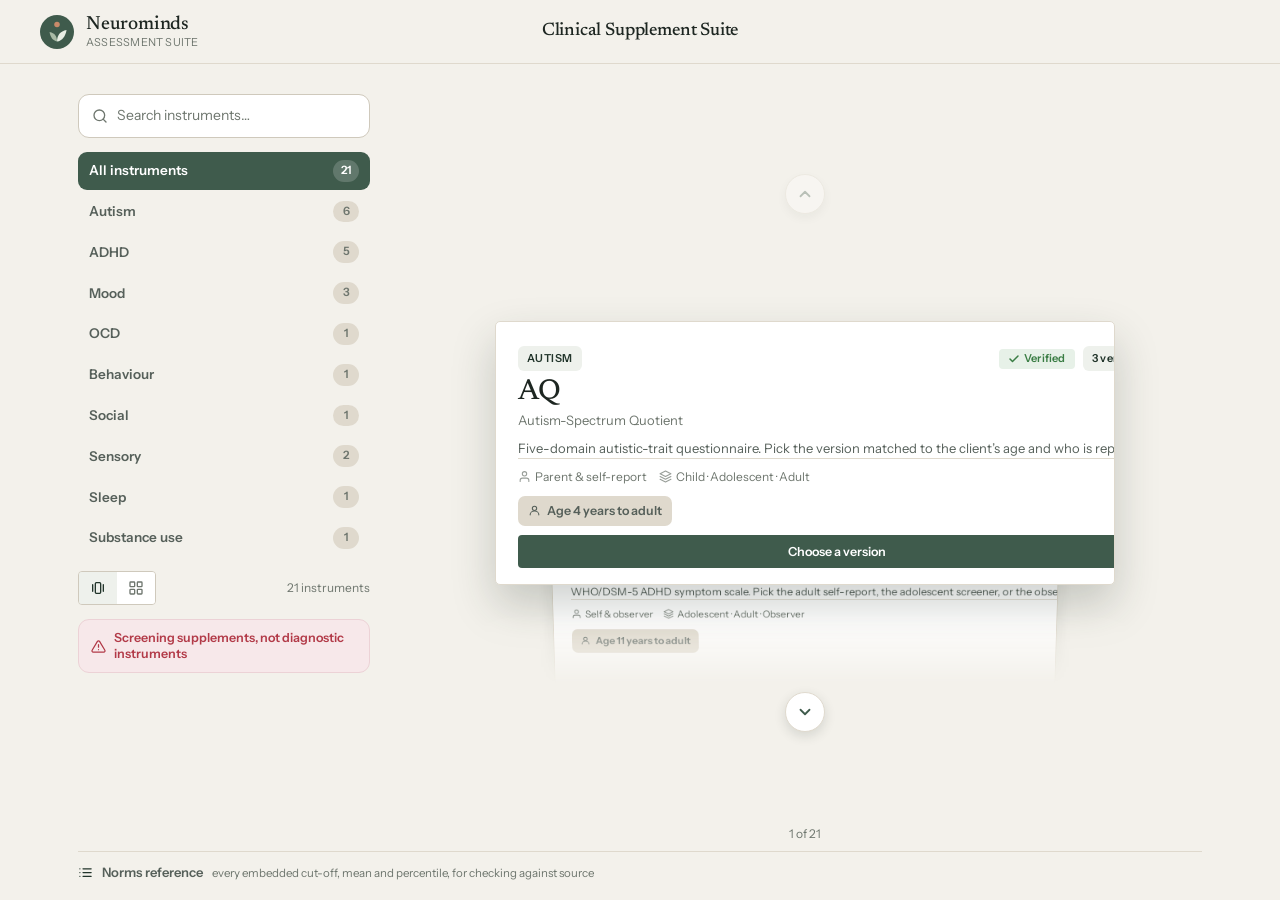
==== public/index.html @ 648d035a "Rebuild from app (group 2 labels: SPQ separation, SCI-02, AQ, ASRS, WFIRS-S, RBQ-3, ladder note, tim" ====
<!DOCTYPE html>
<html lang="en">
<head>
<meta charset="UTF-8">
<meta name="viewport" content="width=device-width, initial-scale=1.0">
<title>Clinical Supplement Suite</title>
<style>
/* ── Design Tokens & Component Styles ────────────────────────────────────────
   Single stylesheet for the whole app.
   Design: clinical-warm palette, teal accent, serif display font.
   See CLAUDE_CODE_HANDOFF.md for token reference.
─────────────────────────────────────────────────────────────────────────── */

/* ============================================================
   DESIGN TOKENS
   Palette: clinical but warm — deep ink, clean paper, a
   considered teal as the single accent, amber for caution.
   ============================================================ */
:root{
  --ink:#1D2621;
  --ink-soft:#56605A;
  --ink-faint:#6E766E;   /* was #8A938A (~3:1 on paper); darkened for AA contrast */
  --paper:#F3F1EB;
  --paper-raised:#ffffff;
  --line:#DFD9CD;
  --line-strong:#CFC9BC;
  --accent:#3F5B4C;
  --accent-deep:#22352B;
  --accent-wash:#EEF1EC;
  --amber:#c77d2e;
  --amber-deep:#9a5e1c;
  --amber-wash:#fbf0e1;
  /* aliases referenced across later rules — keep defined so muted text/surfaces resolve */
  --muted:#6E766E;
  --surface:#ffffff;
  --wash:#EEF1EC;
  --rose:#b23a48;
  --rose-wash:#f7e8ea;
  --green:#3a7d44;
  --green-wash:#e7f1e8;
  --shadow:none;
  --shadow-lg:0 2px 8px rgba(26,35,50,.06),0 12px 40px rgba(26,35,50,.10);
  --radius:5px;
  --radius-sm:4px;
  --font-display:"Newsreader",Georgia,"Times New Roman",serif;
  --font-body:"Instrument Sans",-apple-system,BlinkMacSystemFont,"Segoe UI",Roboto,Helvetica,Arial,sans-serif;
  /* Letter style (console, 2026-09-28): fine row rules, clay nudge edge, field fill */
  --rule:#E6E1D7;--clay:#C98A6A;--field:#FBFAF7;
  /* Timeline kind markers (a colour per kind of entry, not a rating) */
  --tlk-appt:#6b8fa6;--tlk-assess:#7a8f52;--tlk-note:#8a6f9c;--tlk-doc:#a6835a;--tlk-msg:#4f8a86;--tlk-bill:#9a8f7a;--tlk-case:#3F5B4C;--tlk-pt:#b98a6d;--tlk-access:#a3a39a;
  --mstrip-bg:#2E4639;--mstrip-bg-hover:#273D31;--mstrip-ink:#FFFFFF;--mstrip-dot:#E0A07E;--mstrip-dot-ink:#1D2621;--mstrip-ring:rgba(224,160,126,.6);
  --astrip-bg:#8E5A41;--astrip-bg-hover:#7D4F39;--astrip-dot:#FBE9DD;--astrip-dot-ink:#1D2621;--astrip-ring:rgba(251,233,221,.6);
  --font-mono:"SF Mono",ui-monospace,"Cascadia Mono","Roboto Mono",Menlo,Consolas,monospace;
  /* fills: the colour behind white text. Same as the base colour in light mode;
     dark mode keeps these deep while the base colours lighten for text. */
  --accent-fill:var(--accent);--accent-fill-deep:var(--accent-deep);--ink-bg:var(--ink);--ink-soft-bg:var(--ink-soft);
  --rose-fill:#b23a48;
  --accent-rgb:63,91,76;
  /* the palette: each hard-coded colour the app used, named by its light value */
  --c-1d2621:#1D2621;
  --c-22352b:#22352B;
  --c-26302a:#26302A;
  --c-2c6bb0:#2c6bb0;
  --c-2e3833:#2E3833;
  --c-2e4639:#2E4639;
  --c-2f6690:#2F6690;
  --c-2f6f6f:#2f6f6f;
  --c-35503f:#35503f;
  --c-3a5a7a:#3a5a7a;
  --c-3f5b4c:#3F5B4C;
  --c-4a4e8f:#4a4e8f;
  --c-4a6b58:#4a6b58;
  --c-4f5953:#4F5953;
  --c-4f6d9c:#4f6d9c;
  --c-56605a:#56605A;
  --c-5b4b8a:#5b4b8a;
  --c-5b7c5a:#5b7c5a;
  --c-5e6b62:#5E6B62;
  --c-616b61:#616B61;
  --c-6e766e:#6E766E;
  --c-7a5a00:#7a5a00;
  --c-7a5d9c:#7a5d9c;
  --c-7a6f63:#7a6f63;
  --c-8a4a6b:#8a4a6b;
  --c-8a5a00:#8a5a00;
  --c-8a6d1a:#8a6d1a;
  --c-8a9089:#8a9089;
  --c-8f2937:#8f2937;
  --c-96513c:#96513c;
  --c-96552f:#96552F;
  --c-9a6b00:#9A6B00;
  --c-9a6b24:#9A6B24;
  --c-9a8a39:#9a8a39;
  --c-9aa09a:#9aa09a;
  --c-9aa29c:#9AA29C;
  --c-9c6b3f:#9c6b3f;
  --c-9fa79f:#9FA79F;
  --c-a35b12:#A35B12;
  --c-b00020:#b00020;
  --c-b0472f:#B0472F;
  --c-b06a4f:#b06a4f;
  --c-b3261e:#b3261e;
  --c-b85c38:#b85c38;
  --c-bfdcc4:#bfdcc4;
  --c-c7bfad:#C7BFAD;
  --c-cfc9bc:#CFC9BC;
  --c-cfdacb:#cfdacb;
  --c-cfe2e6:#cfe2e6;
  --c-cfe4e8:#cfe4e8;
  --c-d3e6ea:#d3e6ea;
  --c-d6d0c4:#D6D0C4;
  --c-d8d2c4:#D8D2C4;
  --c-d8d2c6:#d8d2c6;
  --c-d9d2e8:#d9d2e8;
  --c-ded9cc:#DED9CC;
  --c-dfd9cd:#DFD9CD;
  --c-e0e0e0:#e0e0e0;
  --c-e4e0d6:#E4E0D6;
  --c-e6c6bd:#e6c6bd;
  --c-e6d3a8:#e6d3a8;
  --c-e6e1d7:#E6E1D7;
  --c-e6e6e6:#e6e6e6;
  --c-e6ecf3:#e6ecf3;
  --c-e8d3ab:#e8d3ab;
  --c-e8eee4:#E8EEE4;
  --c-e9efe8:#e9efe8;
  --c-eccdd0:#eccdd0;
  --c-ecd2d6:#ecd2d6;
  --c-ecd3ab:#ecd3ab;
  --c-edebe7:#edebe7;
  --c-eeebe2:#EEEBE2;
  --c-efd9bb:#efd9bb;
  --c-efe9f2:#efe9f2;
  --c-f1eddc:#f1eddc;
  --c-f2eae0:#f2eae0;
  --c-f5e9e3:#f5e9e3;
  --c-f6f4ee:#F6F4EE;
  --cb-22352b:#22352B;
  --cb-2e4639:#2E4639;
  --cb-2f6f6f:#2f6f6f;
  --cb-354e41:#354E41;
  --cb-35503f:#35503f;
  --cb-3a7d44:#3a7d44;
  --cb-616b61:#616B61;
  --cb-6e8b7b:#6E8B7B;
  --cb-9a3140:#9a3140;
  --cb-b0472f:#B0472F;
  --cb-b23a48:#b23a48;
  --cb-b3261e:#b3261e;
  --cb-c54e5b:#c54e5b;
  --cb-c9bfad:#C9BFAD;
  --cb-d7e9d9:#d7e9d9;
  --cb-d8d2c4:#D8D2C4;
  --cb-e2eeee:#e2eeee;
  --cb-e4e0d6:#E4E0D6;
  --cb-e4ece1:#E4ECE1;
  --cb-e4eef6:#E4EEF6;
  --cb-e6e8f5:#e6e8f5;
  --cb-e6eef5:#e6eef5;
  --cb-e7efe9:#e7efe9;
  --cb-e8eff7:#e8eff7;
  --cb-ece8f5:#ece8f5;
  --cb-eeebe2:#EEEBE2;
  --cb-eeece4:#EEECE4;
  --cb-eef1ec:#EEF1EC;
  --cb-eff1ed:#EFF1ED;
  --cb-f1efe2:#f1efe2;
  --cb-f2e4df:#f2e4df;
  --cb-f3d7d0:#f3d7d0;
  --cb-f3e3ec:#f3e3ec;
  --cb-f3e6dd:#F3E6DD;
  --cb-f3f1eb:#F3F1EB;
  --cb-f3f4f6:#f3f4f6;
  --cb-f4f1e9:#F4F1E9;
  --cb-f6ecca:#f6ecca;
  --cb-f7f5ef:#F7F5EF;
  --cb-f7f5f0:#F7F5F0;
  --cb-faf9fd:#faf9fd;
  --cb-fbeedd:#FBEEDD;
  --cb-fbf8f3:#FBF8F3;
  --cb-fbfaf6:#FBFAF6;
  --cb-fbfaf7:#FBFAF7;
  --cb-fff7e6:#fff7e6;
}

*{box-sizing:border-box;margin:0;padding:0}

/* Custom scrollbars — slim, rounded, palette-matched; replaces the chunky OS
   defaults. WebKit uses ::-webkit-scrollbar; Firefox uses scrollbar-*. The 2px
   transparent border + background-clip:padding-box insets the thumb so it reads
   as a thin floating pill rather than a full-width bar. */
*{scrollbar-width:thin;scrollbar-color:var(--line-strong) transparent}
::-webkit-scrollbar{width:11px;height:11px}
::-webkit-scrollbar-track{background:transparent}
::-webkit-scrollbar-thumb{background:var(--line-strong);border-radius:9px;border:3px solid transparent;background-clip:padding-box;min-height:36px}
::-webkit-scrollbar-thumb:hover{background:var(--ink-faint);background-clip:padding-box}
::-webkit-scrollbar-corner{background:transparent}

html{-webkit-text-size-adjust:100%}
body{
  font-family:var(--font-body);
  background:var(--paper);
  color:var(--ink);
  line-height:1.55;
  font-size:16px;
  -webkit-font-smoothing:antialiased;
  text-rendering:optimizeLegibility;
  overflow-x:clip;   /* guard against any stray horizontal overflow widening the page on mobile (clip keeps position:sticky working, unlike hidden) */
}
@media (prefers-reduced-motion:reduce){
  *{animation-duration:.001ms!important;transition-duration:.001ms!important}
}
/* phones: every text field at 16px or larger. iOS Safari zooms the page in when a
   smaller field is focused and leaves it zoomed, so the page can be dragged
   sideways. (The old html{zoom:.97} shrink is gone for the same reason: it made
   16px fields render at ~15.5px and laid the page out 387px wide on a 375px screen.) */
@media(max-width:600px){
  input:not([type=checkbox]):not([type=radio]):not([type=range]),select,textarea{font-size:16px!important}
}

/* ============================================================
   APP SHELL
   ============================================================ */
.app{min-height:100vh;display:flex;flex-direction:column}

.topbar{
  background:var(--paper-raised);
  border-bottom:1px solid var(--line);
  padding:env(safe-area-inset-top) max(clamp(16px,4vw,40px),env(safe-area-inset-right)) 0 max(clamp(16px,4vw,40px),env(safe-area-inset-left));
  min-height:64px;
  display:flex;align-items:center;gap:16px;
  position:sticky;top:0;z-index:50;
}
.brand{display:flex;align-items:center;gap:12px;cursor:pointer;user-select:none}
.brand-mark{
  width:34px;height:34px;border-radius:9px;
  background:transparent;
  display:grid;place-items:center;flex-shrink:0;
  box-shadow:none;
}
.brand-mark svg{width:34px;height:34px}
.brand-text{display:flex;flex-direction:column;line-height:1.1}
.brand-text b{font-family:var(--font-display);font-size:17px;font-weight:600;letter-spacing:-.01em}
.brand-text span{font-size:11px;color:var(--ink-faint);letter-spacing:.04em;text-transform:uppercase}
.topbar-spacer{flex:1}
.topbar-meta{font-size:13px;color:var(--ink-faint);display:none}
@media(min-width:720px){.topbar-meta{display:block}}
/* the active console section title, centred in the global brand bar. On desktop
   it replaces the console's own section bar (hidden below) to give that row back
   to the working area; :empty keeps it invisible on patient/auth views. */
.topbar-title{position:absolute;left:50%;top:0;bottom:0;transform:translateX(-50%);display:none;align-items:center;margin:0;font-family:var(--font-display);font-size:18px;font-weight:600;color:var(--ink);letter-spacing:-.01em;white-space:nowrap;pointer-events:none}
@media(min-width:901px){
  .topbar-title:not(:empty){display:flex}
  #cc-app:not(.cc-hasband) .cc-topbar{display:none}
}
/* compact patient identity strip in the global brand bar's right slot (desktop) */
.cc-tbstrip{display:flex;align-items:center;gap:11px;min-width:0}
.cc-tbstrip-back{flex:0 0 auto;appearance:none;font:inherit;font-size:13px;font-weight:600;color:var(--ink-faint);background:none;border:none;padding:0;cursor:pointer;white-space:nowrap}
.cc-tbstrip-back:hover{color:var(--accent)}
.cc-tbstrip-name{flex:0 1 auto;font-family:var(--font-display);font-size:16px;font-weight:600;letter-spacing:-.01em;color:var(--ink);white-space:nowrap;overflow:hidden;text-overflow:ellipsis;min-width:48px}
.cc-tbstrip-meta{flex:0 8 auto;min-width:0;font-size:12px;color:var(--ink-faint);white-space:nowrap;overflow:hidden;text-overflow:ellipsis}
.cc-tbstrip-dot{margin:0 8px;opacity:.5}
.cc-tbstrip-act{flex:0 0 auto;margin-left:4px}
.cc-tbstrip-sp{flex:1 1 auto;min-width:8px}
.cc-tbstrip-avatar{flex:0 0 auto;width:30px;height:30px;border-radius:50%;background:var(--accent-wash);color:var(--accent-deep);font-family:var(--font-display);font-weight:700;font-size:12px;border:1px solid var(--line);cursor:pointer;display:inline-flex;align-items:center;justify-content:center}
.cc-tbstrip-avatar:hover{border-color:var(--accent)}
.cc-tbstrip-avatar.has-flag{box-shadow:0 0 0 2px var(--rose)}
/* patient info card in the brand bar: avatar + name + basic-info field columns */
.cc-ptcard{display:inline-flex;align-items:stretch;flex:0 1 auto;min-width:0;border:1px solid var(--line);border-radius:10px;background:var(--paper-raised);overflow:hidden}
.cc-ptcard.has-flag{box-shadow:0 0 0 2px var(--rose)}
.cc-ptcard-main{display:inline-flex;align-items:center;min-width:0;background:none;border:none;cursor:pointer;font:inherit;padding:0}
.cc-ptcard-main:hover{background:var(--paper)}
.cc-ptcard-av{flex:0 0 auto;width:28px;height:28px;border-radius:50%;background:var(--accent-wash);color:var(--accent-deep);font-family:var(--font-display);font-weight:700;font-size:11.5px;display:flex;align-items:center;justify-content:center;margin:5px 0 5px 8px}
.cc-ptcard-nm{font-family:var(--font-display);font-weight:700;font-size:14px;color:var(--ink);white-space:nowrap;overflow:hidden;text-overflow:ellipsis;max-width:190px;margin:0 13px 0 9px}
.cc-ptcard-f{display:flex;flex-direction:column;justify-content:center;align-self:stretch;line-height:1.2;padding:3px 13px;border-left:1px solid var(--line);white-space:nowrap}
.cc-ptcard-fl{font-size:9px;font-weight:700;text-transform:uppercase;letter-spacing:.05em;color:var(--ink-faint)}
.cc-ptcard-fv{font-size:12.5px;font-weight:600;color:var(--ink)}
.cc-ptcard-fbtn{background:none;border:none;border-left:1px solid var(--line);cursor:pointer;font:inherit;text-align:left}
.cc-ptcard-fbtn:hover{background:var(--paper)}
.cc-ptcard-epmount{display:inline-flex;align-self:stretch}
.cc-ptcard-epdot{display:inline-block;width:7px;height:7px;border-radius:50%;background:var(--ink-faint);margin-right:5px;vertical-align:middle}
.cc-ptcard-car{font-style:normal;color:var(--ink-faint);font-size:9px;margin-left:5px}
.cc-ptcard-add{color:var(--accent-deep)}
.cc-ptcard-ep.is-assessing .cc-ptcard-epdot{background:var(--amber)} .cc-ptcard-ep.is-assessing .cc-ptcard-fv{color:var(--amber-deep)}
.cc-ptcard-ep.is-decision .cc-ptcard-epdot{background:var(--accent-fill)} .cc-ptcard-ep.is-decision .cc-ptcard-fv{color:var(--accent-deep)}
.cc-ptcard-ep.is-decided .cc-ptcard-epdot{background:var(--green)} .cc-ptcard-ep.is-decided .cc-ptcard-fv{color:var(--green)}
.cc-ptcard-ep.is-cancelled .cc-ptcard-epdot{background:var(--rose-fill)}
/* patient identity pop-out card (top-right, behind the avatar) */
.pt-card-scrim{position:fixed;inset:0;background:rgba(20,22,28,.18);z-index:70}
.pt-card{position:fixed;top:58px;right:14px;width:min(360px,94vw);max-height:calc(100vh - 76px);overflow:hidden;background:var(--paper-raised);border:1px solid var(--line-strong);border-radius:var(--radius);box-shadow:var(--shadow);z-index:71;display:flex;flex-direction:column}
.pt-card-head{display:flex;align-items:flex-start;gap:12px;padding:15px 16px 12px;border-bottom:1px solid var(--line)}
.pt-card-avatar{width:40px;height:40px;border-radius:50%;background:var(--accent-wash);color:var(--accent-deep);font-family:var(--font-display);font-weight:700;font-size:15px;display:flex;align-items:center;justify-content:center;flex:none}
.pt-card-headtext{flex:1;min-width:0}
.pt-card-name{font-family:var(--font-display);font-size:17px;font-weight:700;color:var(--ink);line-height:1.2}
.pt-card-chips{display:flex;flex-wrap:wrap;gap:5px;margin-top:5px}
.pt-card-chip{font-size:11px;font-weight:700;border-radius:99px;padding:1px 8px}
.pt-chip-closed{color:var(--ink-soft);background:var(--paper)}
.pt-chip-todo{color:var(--amber-deep);background:var(--amber-wash)}
.pt-chip-flag{color:var(--rose);background:var(--rose-wash,var(--amber-wash))}
.pt-card-x{background:none;border:none;font-size:16px;color:var(--ink-soft);cursor:pointer;padding:4px 6px;border-radius:8px;flex:none}
.pt-card-x:hover{background:var(--paper)}
.pt-card-body{padding:8px 16px;display:flex;flex-direction:column;overflow-y:auto}
.pt-card-kv{display:flex;justify-content:space-between;gap:14px;padding:7px 0;border-bottom:1px solid var(--line);font-size:13px}
.pt-card-kv:last-child{border-bottom:none}
.pt-card-kv>span{color:var(--ink-faint);flex:none}
.pt-card-kv>b{color:var(--ink);font-weight:600;text-align:right;word-break:break-word}
.pt-card-foot{display:flex;gap:8px;flex-wrap:wrap;padding:12px 16px;border-top:1px solid var(--line);background:var(--paper)}
/* quieter assessment table: row ··· only on hover (desktop) */
@media(min-width:901px){
  .pd-rows-assess .pd-rowmenu>summary{opacity:0;transition:opacity .12s}
  .pd-rows-assess .pd-row:hover .pd-rowmenu>summary,.pd-rows-assess .pd-rowmenu[open]>summary{opacity:1}
}
.pd-rows-assess .pd-status.pd-done{font-weight:500}
/* patient identity card heading the record (720px+); below 720px the console
   bar carries the identity instead. On desktop the record pane scrolls, so the
   card pins to its top and the tab strip pins directly beneath it. */
.pd-idrow{display:none}
@media(min-width:720px){
  .pd-idrow:not(:empty){display:flex;align-items:center;min-width:0;min-height:58px;color:var(--ink-soft)}
  .pd-idrow .cc-tbstrip{width:100%}
  .pd-idrow .pd-dx-panel{flex:1 1 auto;min-width:0}
  .pd-idrow .dx-panel{flex-wrap:nowrap}
  #cc-app.cc-pt-open .cc-topbar{display:none}
}
@media(min-width:901px){
  .pd-idrow:not(:empty){position:sticky;top:0;z-index:21;background:var(--paper)}
  .pd-detail:has(.pd-idrow:not(:empty)) .pd-sticky{top:58px}
}

.main{flex:1;width:100%;max-width:min(1680px,94vw);margin:0 auto;padding:clamp(14px,2.4vw,26px) max(clamp(16px,4vw,40px),env(safe-area-inset-right)) calc(40px + env(safe-area-inset-bottom)) max(clamp(16px,4vw,40px),env(safe-area-inset-left))}

/* ============================================================
   VIEW TRANSITIONS
   ============================================================ */
.view{display:none;animation:fade .35s ease}
.view.active{display:block}
/* #view-home hosts every position:fixed .cc-loading spinner (boot splash, console
   shell, informant, MDT, Finance). A transform on #view-home — the fade entrance —
   would become the containing block for those fixed children, re-anchoring them to
   the view during the 0.35s animation and then snapping them to the viewport centre
   when the transform clears ("starts at the top, jumps to the middle"). So #view-home
   enters with an opacity-only keyframe; the other views keep the subtle 6px rise, and
   the modal overlays that share @keyframes fade are left untouched. */
#view-home{animation:viewfade .35s ease}
@keyframes fade{from{opacity:0;transform:translateY(6px)}to{opacity:1;transform:none}}
@keyframes viewfade{from{opacity:0}to{opacity:1}}

/* ============================================================
   TYPOGRAPHY HELPERS
   ============================================================ */
.eyebrow{
  font-size:11.5px;font-weight:700;letter-spacing:.09em;text-transform:uppercase;
  color:var(--ink-faint);margin-bottom:6px;
}
h1.page-title{font-family:var(--font-display);font-size:clamp(24px,4vw,32px);font-weight:600;letter-spacing:-.02em;line-height:1.12;margin-bottom:8px}
.lede{font-size:clamp(15px,2vw,17px);color:var(--ink-soft);max-width:60ch;margin-bottom:8px}

/* ============================================================
   HOME — TEST GRID
   ============================================================ */
.section-head{display:flex;align-items:baseline;justify-content:space-between;gap:16px;margin:36px 0 18px;flex-wrap:wrap}
.section-head h2{font-family:var(--font-display);font-size:22px;font-weight:600;letter-spacing:-.01em}
.section-head .count{font-size:13px;color:var(--ink-faint)}

.grid{display:grid;grid-template-columns:repeat(auto-fill,minmax(232px,1fr));gap:16px}

.card{
  background:var(--paper-raised);
  border:1px solid var(--line);
  border-radius:var(--radius);
  padding:17px 18px;
  cursor:pointer;
  transition:transform .18s ease,box-shadow .18s ease,border-color .18s ease;
  display:flex;flex-direction:column;
  position:relative;overflow:hidden;
  text-align:left;width:100%;font:inherit;color:inherit;
}
.card:hover{transform:translateY(-3px);box-shadow:var(--shadow-lg);border-color:var(--line-strong)}
.card:focus-visible{outline:2px solid var(--accent);outline-offset:2px}
.card[disabled]{cursor:not-allowed;opacity:.6}
.card[disabled]:hover{transform:none;box-shadow:none;border-color:var(--line)}

.card-top{display:flex;align-items:center;justify-content:space-between;margin-bottom:14px}
.card-tag{
  font-size:11px;font-weight:600;letter-spacing:.04em;text-transform:uppercase;
  padding:4px 9px;border-radius:6px;
}
.tag-autism{background:var(--accent-wash);color:var(--accent-deep)}
.tag-adhd{background:var(--amber-wash);color:var(--amber)}
.tag-sensory{background:var(--green-wash);color:var(--green)}
.tag-social{background:var(--cb-ece8f5);color:var(--c-5b4b8a)}
.tag-behaviour{background:var(--cb-e6eef5);color:var(--c-3a5a7a)}
.tag-mood{background:var(--cb-f3e3ec);color:var(--c-8a4a6b)}
.tag-substance{background:var(--cb-e7efe9);color:var(--c-4a6b58)}
.tag-sleep{background:var(--cb-e6e8f5);color:var(--c-4a4e8f)}
.tag-trauma{background:var(--cb-f2e4df);color:var(--c-96513c)}
.tag-ocd{background:var(--cb-e2eeee);color:var(--c-2f6f6f)}

/* ── ASSIST lifetime-use grid (Q1) + per-substance flow ─────────────────── */
.asst-q1{max-width:640px;margin:0 auto;padding:8px 0 4px}
.asst-q1-title{font-size:clamp(19px,2.2vw,24px);line-height:1.3;margin:0 0 8px}
.asst-q1-reassure{color:var(--ink-soft);font-size:14px;line-height:1.5;margin:0 0 20px}
.asst-chips{display:grid;gap:10px}
.asst-chip{display:flex;align-items:flex-start;gap:12px;text-align:left;width:100%;
  background:var(--surface,var(--paper-raised));border:1.5px solid var(--line);border-radius:12px;padding:13px 15px;cursor:pointer;transition:border-color .12s,background .12s,box-shadow .12s}
.asst-chip:hover{border-color:var(--accent)}
.asst-chip-check{flex:0 0 auto;width:22px;height:22px;border-radius:6px;border:2px solid var(--line);
  display:flex;align-items:center;justify-content:center;margin-top:1px;transition:all .12s}
.asst-chip-check::after{content:'';width:11px;height:6px;border-left:2.5px solid #fff;border-bottom:2.5px solid #fff;
  transform:rotate(-45deg) translateY(-1px);opacity:0;transition:opacity .1s}
.asst-chip.on{border-color:var(--accent);background:var(--accent-wash)}
.asst-chip.on .asst-chip-check{background:var(--accent-fill);border-color:var(--accent)}
.asst-chip.on .asst-chip-check::after{opacity:1}
.asst-chip-body{display:flex;flex-direction:column;gap:2px;min-width:0}
.asst-chip-name{font-weight:600;font-size:15px;color:var(--ink)}
.asst-chip-eg{font-size:12.5px;color:var(--ink-faint);line-height:1.4}
.asst-nav{margin-top:22px}
.assist-actions{margin:4px 0 0;padding-left:20px;display:grid;gap:7px}
.assist-actions li{font-size:14px;line-height:1.5;color:var(--ink-soft)}
/* ── Test library (clinician sandbox) — details list ────────────────────── */
.lib-intro{font-size:13px;color:var(--ink-soft);line-height:1.5;margin:0 0 14px;max-width:70ch}
/* Reference-manuals entry point at the top of the Test library */
.lib-ref-card{display:flex;align-items:center;gap:14px;width:100%;text-align:left;cursor:pointer;text-decoration:none;
  background:var(--accent-wash);border:1px solid var(--line);border-radius:12px;padding:14px 16px;margin:0 0 16px}
.lib-ref-card:hover{border-color:var(--accent);background:var(--surface)}
.lib-ref-ic{flex:none;width:24px;height:24px;color:var(--accent)}
.lib-ref-ic svg{width:100%;height:100%}
.lib-ref-txt{flex:1;min-width:0;display:flex;flex-direction:column;gap:2px}
.lib-ref-txt b{font-size:.95rem;color:var(--ink)}
.lib-ref-txt span{font-size:.82rem;color:var(--ink-soft)}
.lib-ref-go{flex:none;width:20px;height:20px;color:var(--ink-faint)}
.lib-ref-go svg{width:100%;height:100%}
/* Test library repurposes the console topbar band: search left, links right */
.lib-topsearch{display:flex;align-items:center;gap:9px;width:100%;max-width:420px;background:var(--surface,var(--paper-raised));border:1.5px solid var(--line-strong);border-radius:10px;padding:8px 12px;transition:border-color .15s,box-shadow .15s}
.lib-topsearch:focus-within{border-color:var(--accent);box-shadow:0 0 0 3px var(--accent-wash)}
.lib-topsearch-ic{flex:none;width:16px;height:16px;color:var(--ink-faint)}
.lib-topsearch-ic svg{width:100%;height:100%}
.lib-topsearch input{border:none;outline:none;background:none;font:inherit;font-size:14px;color:var(--ink);width:100%;padding:0}
.lib-topsearch input::placeholder{color:var(--ink-faint)}
.lib-reflink{display:inline-flex;align-items:center;gap:7px;font:inherit;font-size:12.5px;font-weight:600;color:var(--ink-soft);
  text-decoration:none;cursor:pointer;background:var(--accent-wash);border:1px solid var(--line);border-radius:9px;padding:7px 11px;transition:border-color .15s,background .15s,color .15s;white-space:nowrap}
.lib-reflink:hover{border-color:var(--accent);color:var(--accent-deep);background:var(--surface,var(--paper-raised))}
.lib-reflink > svg{width:16px;height:16px;flex:none}
.lib-reflink-ext{width:12px!important;height:12px!important;color:var(--ink-faint)}
@media(max-width:920px){.lib-reflink span{display:none}.lib-reflink{padding:8px 9px}}
/* condition pills, one row at the top of the body (scroll if they overflow) */
.lib-catbar{display:flex;align-items:center;gap:7px;margin:0 0 14px;overflow-x:auto;scrollbar-width:none;-webkit-overflow-scrolling:touch}
.lib-catbar::-webkit-scrollbar{display:none}
.lib-catbar .cf-chip{flex:0 0 auto;white-space:nowrap}
.lib-catbar .cf-chip.on{background:var(--accent-fill);border-color:var(--accent);color:#fff}
.lib-chip-n{font-size:10.5px;font-weight:700;color:var(--ink-faint);background:var(--line);border-radius:99px;padding:1px 7px;margin-left:6px}
.lib-catbar .cf-chip.on .lib-chip-n{background:rgba(255,255,255,.22);color:#fff}
/* grid + carousel views reuse the supplement-suite card styles */
/* keep grid cards tidy + uniform: clamp the long descriptions (ADI-R, ADOS-2
   run to a dozen lines) and pin the footer to the bottom of each card */
.lib-grid{grid-template-columns:repeat(auto-fill,minmax(236px,1fr));gap:14px;align-items:stretch}
.lib-grid .card{padding:16px 17px}
.lib-grid .card h3{margin-bottom:3px}
.lib-grid .card-full{display:-webkit-box;-webkit-line-clamp:2;-webkit-box-orient:vertical;overflow:hidden;margin-bottom:10px;min-height:0}
.lib-grid .card-desc{display:-webkit-box;-webkit-line-clamp:3;-webkit-box-orient:vertical;overflow:hidden;flex:none;margin-bottom:0}
.lib-grid .card-foot{flex-wrap:wrap;row-gap:6px;margin-top:auto}
.lib-grid .card-family .card-desc{-webkit-line-clamp:1}
.tag-intake{background:var(--line);color:var(--ink-soft)}
.cf-cat-intake{--cfc-c:var(--ink-soft)}
.lib-cf .cfc-meta span{white-space:nowrap}
/* the library carousel has almost no header above it now, so it gets a tall
   stage; the nav arrows float over the top/bottom (translucent) instead of
   taking their own rows, and the mask fades both ends so peeking cards dissolve
   under the arrows */
.lib-cf{position:relative;width:100%}
.lib-cf-stagewrap{position:relative;width:100%}
.lib-cf .cf-stage{height:500px;-webkit-mask-image:linear-gradient(to bottom,transparent 0,#000 15%,#000 85%,transparent 100%);mask-image:linear-gradient(to bottom,transparent 0,#000 15%,#000 85%,transparent 100%)}
@media (min-width:980px){.lib-cf .cf-stage{height:580px}}
.lib-cf .cf-nav{position:absolute;left:50%;top:auto;z-index:6;
  background:rgba(255,255,255,.62);-webkit-backdrop-filter:blur(7px);backdrop-filter:blur(7px);
  border-color:rgba(255,255,255,.5);box-shadow:0 4px 14px rgba(38,48,42,.16);transform:translateX(-50%)}
.lib-cf .cf-nav-up{top:10px}
.lib-cf .cf-nav-down{bottom:10px}
.lib-cf .cf-nav:hover{transform:translateX(-50%) scale(1.09);box-shadow:0 6px 18px rgba(38,48,42,.22)}
.lib-cf .cf-nav.is-end{opacity:.28;pointer-events:none}
.lib-cf .cf-count{margin:8px 0 0}
/* Carousel view fills the console content pane and centres the wheel in the
   free vertical space (instead of a fixed band pinned to the top). Desktop
   only — mobile already fills its short viewport — and scoped to the console
   library, so the offline supplement-suite carousel is untouched. */
@media (min-width:901px){
  #cc-list.lib-cf-fill{display:flex;flex-direction:column;overflow:hidden;padding-bottom:8px}
  #cc-list.lib-cf-fill .lib-catbar{flex:0 0 auto}
  #cc-list.lib-cf-fill .lib-body{flex:1 1 auto;min-height:0;display:flex;flex-direction:column;justify-content:center}
  #cc-list.lib-cf-fill .cf-vwrap.lib-cf{width:100%}
  /* stage grows with the viewport height so a big monitor is used, not a small
     band; JS spaces the wheel to match (libCfLayout reads the stage height) */
  #cc-list.lib-cf-fill .lib-cf .cf-stage{height:clamp(440px,64vh,760px)}
}
@media (min-width:1300px){
  /* a more commanding focused card on large monitors */
  #cc-list.lib-cf-fill .lib-cf .cfc{width:min(700px,88%);margin-left:max(-350px,-44%);height:296px;margin-top:-148px}
  #cc-list.lib-cf-fill .lib-cf .cfc-name{font-size:32px}
}
/* search auto-scroll glides more gently than manual arrow steps */
.lib-cf.is-gliding .cfc{transition-duration:.82s;transition-timing-function:cubic-bezier(.4,.05,.2,1)}
/* practice-or-administer chooser modal */
.lib-pick-sub{font-size:12.5px;color:var(--ink-soft);margin:0 0 16px}
.lib-pick-grid{max-width:none}
.lib-pick-ic{background:var(--accent-wash);color:var(--accent-deep)}
.lib-pick-refs{display:flex;flex-wrap:wrap;gap:8px;margin-top:14px}
@media(max-width:560px){.lib-pick .asgm-choice-grid{grid-template-columns:1fr}}
.lib-sort{background:none;border:none;font:inherit;color:inherit;letter-spacing:inherit;text-transform:inherit;cursor:pointer;padding:0;text-align:left;white-space:nowrap}
.lib-sort:hover{color:var(--accent)}
.lib-sort.r{text-align:right}
.lib-arrow{opacity:1;font-size:13px;margin-left:5px;color:var(--ink)}
.lib-arrow.on{color:var(--accent);font-weight:700}
.lib-sort:hover .lib-arrow{color:var(--accent)}
.lib-list{--libcols:minmax(190px,1.35fr) minmax(90px,.65fr) minmax(180px,1.8fr) minmax(110px,1fr) minmax(100px,.9fr) minmax(110px,.9fr) 22px;
  border:1px solid var(--line);border-radius:12px;overflow:hidden;background:var(--surface,var(--paper-raised))}
.lib-row{display:grid;grid-template-columns:var(--libcols);align-items:center;gap:14px;width:100%;
  text-align:left;background:none;border:none;border-top:1px solid var(--line);
  padding:11px 16px;cursor:pointer;font:inherit;color:var(--ink);transition:background .12s}
.lib-row:first-child{border-top:none}
.lib-row:hover{background:var(--accent-wash)}
.lib-row-head{cursor:default;background:var(--paper);font-size:11px;font-weight:700;
  letter-spacing:.05em;text-transform:uppercase;color:var(--ink-faint)}
.lib-row-head:hover{background:var(--paper)}
.lib-c-name{font-weight:600;font-size:14px;display:flex;align-items:center;min-width:0}
.lib-c-full{font-size:13px;color:var(--ink-soft);line-height:1.35}
.lib-c-resp{font-size:12.5px;color:var(--ink-faint)}
.lib-c-age{font-size:12.5px;color:var(--ink-faint);white-space:nowrap}
.lib-c-detail{font-size:12.5px;color:var(--ink-faint);white-space:nowrap;font-variant-numeric:tabular-nums}
.lib-c-go{color:var(--accent);opacity:0;text-align:right;font-size:12px;transition:opacity .12s}
.lib-row:hover .lib-c-go{opacity:1}
/* collapsible instrument families — every top-level row carries a fixed-width
   chevron slot (an invisible spacer on single instruments) so the instrument
   names all line up on the same left edge. */
.lib-chev{flex:0 0 13px;width:13px;text-align:center;margin-right:7px;color:var(--ink-faint);font-size:11px;transition:transform .12s}
.lib-chev-spacer{visibility:hidden}
.lib-row-fam.open .lib-chev{transform:rotate(90deg)}
.lib-forms{flex:none;margin-left:8px;font-size:11.5px;font-weight:500;color:var(--ink-faint);white-space:nowrap}
.lib-row-child{background:var(--paper)}
.lib-row-child:hover{background:var(--accent-wash)}
.lib-row-child .lib-c-name{padding-left:32px;font-weight:500;font-size:13.5px;color:var(--ink-soft);position:relative}
.lib-row-child .lib-c-name::before{content:"";position:absolute;left:18px;top:50%;width:7px;height:1px;background:var(--line-strong)}
@media(max-width:1000px){
  .lib-list{--libcols:minmax(120px,1.4fr) minmax(80px,.8fr) minmax(90px,1fr) minmax(100px,1fr) 22px}
  .lib-c-full,.lib-c-resp{display:none}
}
/* Test library UI audit (Oct 2026) */
/* the band's search lines up with the cards below it (same gutters as .cc-section) */
@media(min-width:901px){#cc-app[data-sec="library"] .cc-topbar{padding-left:max(22px,calc((100% - 1280px) / 2));padding-right:max(22px,calc((100% - 1280px) / 2))}}
/* desktop: every condition chip on view (they wrapped off the right edge, "Trauma" cut in half) */
@media(min-width:901px){.lib-catbar{flex-wrap:wrap;overflow:visible}}
/* phone/tablet: chips scroll sideways, so fade the right edge to show there is more */
@media(max-width:900px){.lib-catbar{-webkit-mask-image:linear-gradient(to right,#000 85%,transparent);mask-image:linear-gradient(to right,#000 85%,transparent);padding-right:28px}}
/* the band sits under the brand bar on smaller screens (it was hidden behind it, so
   phones had no search, layout toggle or reference links) */
@media(max-width:900px){#cc-app.cc-hasband .cc-topbar{top:calc(64px + env(safe-area-inset-top));flex-wrap:wrap;row-gap:10px}
  #cc-app.cc-hasband .cc-topbar-main{flex:1 1 100%}
  #cc-app.cc-hasband .lib-topsearch{max-width:none}
  #cc-app.cc-hasband .cc-topbar-state{margin-left:0;justify-content:flex-start}}
@media(max-width:600px){#cc-app.cc-hasband .cc-topbar{margin-top:calc(64px + env(safe-area-inset-top))}}
/* grid cards: clamp on an inner span (a -webkit-box flex item is blockified, so a clamp
   on .card-desc itself showed an ellipsis mid-card with the text running on below it) */
.lib-clamp{display:-webkit-box;-webkit-box-orient:vertical;-webkit-line-clamp:3;overflow:hidden}
.lib-grid .card-full .lib-clamp,.lib-grid .card-family .card-desc .lib-clamp{-webkit-line-clamp:2}
.lib-grid .card-full,.lib-grid .card-desc{display:block;flex:none}
/* list: every row one line high (long text ends in "…", full text on hover) */
.lib-row{min-height:44px;padding-top:9px;padding-bottom:9px}
.lib-row > span,.lib-row > .lib-sort{min-width:0;white-space:nowrap;overflow:hidden;text-overflow:ellipsis}
.lib-c-name{overflow:hidden}
.lib-nm{min-width:0;overflow:hidden;text-overflow:ellipsis;white-space:nowrap}
.lib-c-full{line-height:1.3}
/* category as plain text, not a pill */
.lib-c-cat{font-size:12.5px;color:var(--ink-soft)}
@media(max-width:600px){
  .lib-list{--libcols:minmax(0,1fr) minmax(0,110px)}
  .lib-c-cat{display:none}
  .lib-forms{display:none}   /* the chevron already marks a family */
  .lib-row{gap:10px;padding:9px 12px}
  .lib-c-age,.lib-c-go{display:none}
  .lib-row-child .lib-c-name{padding-left:24px}
  .lib-row-child .lib-c-name::before{left:12px}
}
/* Test library tidy-up: compact chips that fit one row on a laptop */
.lib-catbar{gap:6px}
.lib-catbar .cf-chip{padding:5px 10px}
.lib-catbar .lib-chip-n{margin-left:5px;padding:1px 6px}
/* grid cards: tags left, form count right (never wrapped); facts in a tidy 2-column
   grid; the call to action pinned to the bottom so every card's divider lines up */
.lib-grid .lib-card{display:flex;flex-direction:column;text-align:left}
.lib-grid .lib-card .card-top{gap:8px;margin-bottom:12px;align-items:flex-start}
.lib-card-tags{display:inline-flex;align-items:center;flex-wrap:wrap;gap:6px;min-width:0}
.lib-grid .card-versions{flex:none;white-space:nowrap}
.lib-forms-list{display:flex;flex-wrap:wrap;gap:6px}
.lib-form-chip{font-size:12px;line-height:1.3;color:var(--ink-soft);background:var(--paper);border:1px solid var(--line);border-radius:99px;padding:3px 9px;white-space:nowrap}
.lib-meta{display:grid;grid-template-columns:minmax(0,1fr) minmax(0,1fr);gap:7px 12px;margin-top:auto;padding-top:14px;font-size:12.5px;color:var(--ink-faint)}
.lib-meta > span{display:flex;align-items:flex-start;gap:6px;min-width:0;line-height:1.35}
.lib-meta svg{width:14px;height:14px;flex:none;opacity:.7;margin-top:1px}
.lib-meta > .lib-meta-w{grid-column:1/-1}
.lib-meta-t{min-width:0;overflow-wrap:anywhere}   /* wrap, never cut: "Clinician-sc…" hid the facts */
.lib-grid .lib-card .card-cta{margin-top:12px;padding-top:11px;border-top:1px solid var(--line)}
.lib-grid .lib-card:hover .card-cta svg{transform:translateX(3px)}
/* list header: one type size, and only the active sort arrow until you hover */
.lib-row-head > *{font-size:11px;font-weight:700;color:var(--ink-faint);line-height:1.3}
.lib-row-head .lib-arrow{opacity:0;color:var(--ink-faint);font-size:9px}
.lib-row-head .lib-arrow.on{opacity:1;color:var(--accent)}
.lib-row-head .lib-sort:hover .lib-arrow{opacity:1}
/* practice runs say so on the runner itself, not only in the header */
.runner-practice{flex:none;font-size:11.5px;font-weight:600;color:var(--amber);background:var(--amber-wash);border:1px solid var(--c-e6d3a8);border-radius:99px;padding:3px 10px;white-space:nowrap}
/* the brand never wraps to three lines when the header is busy */
.brand-text b,.brand-text span{white-space:nowrap}
.sandbox-banner{display:flex;align-items:center;gap:12px;flex-wrap:wrap;background:var(--amber-wash);border:1px solid var(--c-e6d3a8);border-radius:10px;padding:10px 14px;margin-bottom:16px;font-size:13.5px;color:var(--ink-soft)}
.sb-rrow{display:flex;gap:12px;justify-content:space-between;padding:7px 0;border-top:1px solid var(--line);font-size:14px}
.sb-rrow:first-of-type{border-top:none}
.sb-rk{color:var(--ink-soft);flex:1}
.sb-rv{color:var(--ink);font-weight:500;text-align:right;max-width:55%}
/* ── Clinician per-item notes: runner notes + result notes ──────────────── */
.q-note{margin-top:16px;text-align:left}
.q-note label{display:block;font-size:12px;font-weight:600;color:var(--ink-faint);text-transform:uppercase;letter-spacing:.04em;margin-bottom:5px}
.q-note textarea{width:100%;border:1.5px solid var(--line);border-radius:8px;padding:9px 11px;font:inherit;font-size:14px;color:var(--ink);background:var(--surface,var(--paper-raised));resize:vertical;line-height:1.45}
.q-note textarea:focus{outline:none;border-color:var(--accent)}
/* collapsed state: just the small toggle link; open state hides the toggle */
.q-note-toggle{display:none;background:none;border:none;padding:2px 0;font:inherit;font-size:12.5px;font-weight:600;color:var(--ink-faint);cursor:pointer}
.q-note-toggle:hover{color:var(--accent)}
.q-note-collapsed .q-note-toggle{display:inline-block}
.q-note-collapsed .q-note-body{display:none}
/* client view (presenter mode): runner-head toggle + the clean second window */
.runner-head{position:relative}
.cv-btn{position:absolute;top:-2px;right:0;background:var(--surface,var(--paper-raised));border:1.5px solid var(--line);border-radius:8px;padding:5px 11px;font:inherit;font-size:12.5px;font-weight:600;color:var(--ink-soft);cursor:pointer;transition:color .15s ease,border-color .15s ease}
.cv-btn:hover{color:var(--accent);border-color:var(--accent)}
.cv-runner{max-width:760px;margin:0 auto;padding:36px 24px}
.cv-runner .q-card{cursor:default}
.cov-note{padding:9px 0;border-top:1px solid var(--line)}
.cov-note:first-of-type{border-top:none}
.cov-note-q{font-size:13.5px;color:var(--ink);font-weight:500}
.cov-note-pole{font-weight:400;color:var(--ink-faint);font-size:12px}
.cov-note-txt{font-size:13.5px;color:var(--ink-soft);line-height:1.5;margin-top:3px;white-space:pre-wrap}
/* ── Coventry Grid result ───────────────────────────────────────────────── */
.cov-tally{display:flex;align-items:center;gap:18px;margin:6px 0 12px;flex-wrap:wrap}
.cov-tally-side{flex:1;min-width:160px}
.cov-tally-num{font-family:var(--font-display);font-size:40px;font-weight:700;line-height:1;color:var(--ink)}
.cov-tally-num.cov-asd-c{color:var(--accent-deep)}
.cov-tally-num.cov-att-c{color:var(--rose)}
.cov-tally-max{font-size:18px;color:var(--ink-faint);font-weight:400}
.cov-tally-lbl{font-size:12.5px;color:var(--ink-soft);margin-top:2px}
.cov-tally-vs{font-size:13px;color:var(--ink-faint);font-weight:600}
.cov-cats{display:grid;grid-template-columns:repeat(auto-fill,minmax(240px,1fr));gap:10px 18px}
.cov-cat-name{font-size:13px;font-weight:600;color:var(--ink);margin-bottom:4px}
.cov-bar-row{display:flex;align-items:center;gap:8px;margin:2px 0}
.cov-bar-lbl{font-size:11px;font-weight:700;width:26px;flex-shrink:0}
.cov-bar-lbl.cov-asd{color:var(--accent-deep)}
.cov-bar-lbl.cov-att{color:var(--rose)}
.cov-track{flex:1;height:7px;background:var(--paper);border-radius:99px;overflow:hidden}
.cov-fill{display:block;height:100%;border-radius:99px}
.cov-fill-asd{background:var(--accent-fill)}
.cov-fill-att{background:var(--rose-fill)}
.cov-bar-n{font-size:11.5px;color:var(--ink-faint);width:34px;text-align:right;flex-shrink:0;font-variant-numeric:tabular-nums}
.cov-list{margin:4px 0 0;padding-left:18px;display:grid;gap:6px}
.cov-list li{font-size:13.5px;line-height:1.45;color:var(--ink-soft)}
.cov-list-cat{font-size:11px;font-weight:600;color:var(--ink-faint);text-transform:uppercase;letter-spacing:.03em;margin-right:4px}
.cati-gsel-wrap{display:inline-flex;align-items:center;gap:8px;font-size:12.5px;color:var(--ink-soft)}
.cati-gsel{font:inherit;font-size:13px;padding:4px 8px;border:1px solid var(--line-strong);border-radius:7px;background:var(--surface,var(--paper-raised));color:var(--ink);cursor:pointer}
.assist-detail{border:1px solid var(--line);border-radius:10px;padding:10px 12px;margin-top:12px}
.assist-detail:first-of-type{margin-top:4px}
.assist-detail-head{display:flex;align-items:center;justify-content:space-between;gap:10px;margin-bottom:8px}
.assist-detail-name{font-weight:700;font-size:15px;color:var(--ink)}
.assist-qr{display:grid;grid-template-columns:minmax(0,1fr) minmax(120px,200px) 56px;gap:10px;align-items:baseline;padding:6px 0;border-top:1px solid var(--line)}
.assist-qr-head{border-top:none;padding-bottom:4px;font-size:11px;font-weight:600;letter-spacing:.04em;text-transform:uppercase;color:var(--ink-faint)}
.assist-qr-q{font-size:13.5px;line-height:1.45;color:var(--ink-soft)}
.assist-qr-a{font-size:13.5px;color:var(--ink)}
.assist-qr-p{font-size:13px;text-align:right;color:var(--ink-faint);font-variant-numeric:tabular-nums}
.assist-qr-hit .assist-qr-a{font-weight:600}
.assist-qr-hit .assist-qr-p{color:var(--amber);font-weight:700}
@media (max-width:560px){.assist-qr{grid-template-columns:1fr 48px}.assist-qr-q{grid-column:1/-1}}

.card-soon{font-size:11px;font-weight:600;color:var(--ink-faint);background:var(--line);padding:4px 9px;border-radius:6px;letter-spacing:.03em}
.card-verified{display:inline-flex;align-items:center;gap:4px;font-size:11px;font-weight:600;color:var(--green);background:var(--green-wash);padding:4px 9px;border-radius:999px;line-height:1;letter-spacing:.02em}
.card-verified svg{width:12px;height:12px;flex:0 0 auto}
.lib-verified{display:inline-flex;align-items:center;justify-content:center;width:15px;height:15px;margin-left:6px;border-radius:999px;background:var(--green);color:#fff;font-size:10px;font-weight:700;line-height:1;vertical-align:middle;flex:0 0 auto}
.card-unverified{display:inline-flex;align-items:center;gap:4px;font-size:11px;font-weight:600;color:var(--amber-deep);background:var(--amber-wash);padding:4px 9px;border-radius:999px;line-height:1;letter-spacing:.02em}
.card-unverified svg{width:12px;height:12px;flex:0 0 auto}
.lib-unverified{display:inline-flex;align-items:center;justify-content:center;width:15px;height:15px;margin-left:6px;border-radius:999px;background:var(--amber);color:#fff;font-size:10px;font-weight:700;line-height:1;vertical-align:middle;flex:0 0 auto}
.cfc-head-r{display:inline-flex;align-items:center;gap:8px}

.card h3{font-family:var(--font-display);font-size:19px;font-weight:600;letter-spacing:-.01em;margin-bottom:4px;line-height:1.2}
.card .card-full{font-size:13px;color:var(--ink-faint);margin-bottom:12px}
.card .card-desc{font-size:14px;color:var(--ink-soft);line-height:1.5;flex:1}
.card-foot{display:flex;align-items:center;gap:14px;margin-top:12px;padding-top:11px;border-top:1px solid var(--line);font-size:12.5px;color:var(--ink-faint)}
.card-foot span{display:flex;align-items:center;gap:5px}
.card-foot svg{width:14px;height:14px;opacity:.7}
.card-age{display:flex;align-items:center;gap:6px;font-size:12.5px;font-weight:600;padding:5px 10px;border-radius:7px;margin-top:10px;width:fit-content}
.card-age svg{width:13px;height:13px;flex-shrink:0}
.card-age-ok{background:var(--accent-wash);color:var(--accent-deep)}
.card-age-warn{background:var(--amber-wash);color:var(--amber)}
.card-age-plain{background:var(--line);color:var(--ink-soft)}

/* family tile (e.g. AQ → child/adolescent/adult) */
.card-versions{font-size:11px;font-weight:600;letter-spacing:.03em;color:var(--accent-deep);background:var(--accent-wash);padding:4px 9px;border-radius:6px}
.card-cta{display:flex;align-items:center;gap:6px;margin-top:10px;font-size:13px;font-weight:600;color:var(--accent)}
.card-cta svg{width:15px;height:15px;transition:transform .18s ease}
.card-family:hover .card-cta svg{transform:translateX(3px)}

/* ── home shell: control panel beside the instrument deck ────────────────── */
.home-shell{display:grid;grid-template-columns:292px minmax(0,1fr);gap:38px;align-items:start;padding-top:6px}
/* ── Library home: fill the window exactly, never scroll the page ────────────
   .home-fit is set on .app by App.go() whenever the local instrument library is
   the home that's mounted (the online console's own home is left alone). The
   page never scrolls at any monitor size: the carousel stage flexes to whatever
   height is going, and the pieces that can outgrow the window (the category
   list, the grid view) scroll inside themselves. Below 900px the shell stacks
   and ordinary page scrolling comes back. */
@media(min-width:901px){
  .home-fit{height:100vh;height:100dvh;min-height:0;overflow:hidden}
  .home-fit .main{flex:1;min-height:0;display:flex;flex-direction:column;padding-bottom:max(12px,env(safe-area-inset-bottom))}
  .home-fit #view-home.active{flex:1;min-height:0;display:flex;flex-direction:column;gap:8px}
  .home-fit .home-shell{flex:1;min-height:0;align-items:stretch;padding-top:0}
  /* sidebar: categories take the slack and scroll only when genuinely cramped */
  .home-fit .home-side{position:static;top:auto;min-height:0;overflow:hidden}
  .home-fit .hs-cats{flex:0 1 auto;min-height:0;overflow-y:auto}
  .home-fit .hs-note{flex:none}
  /* deck: carousel stage flexes; grid view scrolls within the pane */
  .home-fit .home-main{min-height:0;display:flex;flex-direction:column}
  .home-fit .cf-split{flex:1;min-height:0;align-items:stretch}
  .home-fit .cf-deckcol{min-height:0;display:flex;flex-direction:column}
  .home-fit .cf-vwrap{flex:1;min-height:0;justify-content:center}
  /* shrink to fit a short window, but never grow past the design height on a big
     monitor (the cards sit at fixed offsets, so a taller stage is just dead space) */
  .home-fit .cf-stage{flex:0 1 462px;height:auto;min-height:210px;max-height:462px}
  .home-fit .cf-count{margin:8px 0 0}
  .home-fit .grid{overflow-y:auto;min-height:0;flex:1;padding-bottom:4px}
  .home-fit .cf-intake{min-height:0;overflow-y:auto}
}
.home-side{position:sticky;top:20px;display:flex;flex-direction:column;gap:14px;min-width:0}
/* the suite's name sits in the topbar's centred title slot, so the sidebar
   starts straight at the search box (no page heading block) */
.hs-search{display:flex;align-items:center;gap:9px;background:var(--surface,var(--paper-raised));border:1.5px solid var(--line-strong);border-radius:11px;padding:10px 13px;transition:border-color .15s,box-shadow .15s;margin-top:4px}
.hs-search:focus-within{border-color:var(--accent);box-shadow:0 0 0 3px var(--accent-wash)}
.hs-search svg{width:16px;height:16px;color:var(--ink-faint);flex:none}
.hs-search input{border:none;outline:none;background:none;font:inherit;font-size:14px;color:var(--ink);width:100%;padding:0}
.hs-search input::placeholder{color:var(--ink-faint)}
.hs-cats{display:flex;flex-direction:column;gap:3px}
.hs-cat{display:flex;align-items:center;justify-content:space-between;gap:10px;font:inherit;font-size:13.5px;font-weight:600;color:var(--ink-soft);background:none;border:none;border-radius:9px;padding:8px 11px;cursor:pointer;text-align:left;transition:background .13s,color .13s,transform .12s ease}
.hs-cat:hover{background:var(--surface,var(--paper-raised));color:var(--ink)}
.hs-cat:active{transform:scale(.982)}
.hs-cat.on{background:var(--accent-fill);color:#fff}
.hs-cat-n{font-size:11.5px;font-weight:600;color:var(--ink-faint);background:var(--line);border-radius:99px;padding:2px 8px;min-width:26px;text-align:center}
.hs-cat.on .hs-cat-n{background:rgba(255,255,255,.18);color:#fff}
.hs-tools{display:flex;align-items:center;justify-content:space-between;gap:10px}
.hs-total{font-size:12px;color:var(--ink-faint)}
.hs-note{background:var(--rose-wash);border:1px solid var(--c-ecd2d6);border-radius:11px;overflow:hidden}
.hs-note summary{display:flex;align-items:center;gap:8px;list-style:none;cursor:pointer;padding:10px 12px;font-size:12.5px;font-weight:600;color:var(--rose);line-height:1.3}
.hs-note summary::-webkit-details-marker{display:none}
.hs-note summary svg{width:15px;height:15px;flex:none}
.hs-note p{margin:0;padding:0 12px 11px;font-size:12.5px;line-height:1.5;color:var(--ink-soft)}
.home-main{min-width:0}
/* ── Motion: the library home ───────────────────────────────────────────────
   Filtering, switching layout and opening the side pane are the three moves a
   clinician makes constantly, so each gets a short entrance rather than a snap:
   the deck fades up as a block, grid tiles and version rows stagger in behind
   it, and opening the pane travels as ONE motion (columns, stage height and
   card height share a duration and curve). Everything here is neutralised by
   the global prefers-reduced-motion rule at the top of this file; the explicit
   delay reset below is needed because that rule zeroes durations, not delays. */
@keyframes deckIn{from{opacity:0;transform:translateY(10px)}to{opacity:1;transform:none}}
@keyframes tileIn{from{opacity:0;transform:translateY(12px) scale(.985)}to{opacity:1;transform:none}}
.deck-in{animation:deckIn .34s cubic-bezier(.33,1,.68,1) both}
.deck-in .grid>*{animation:tileIn .42s cubic-bezier(.33,1,.68,1) both;animation-delay:calc(var(--i,0)*26ms)}
.chooser-list.rows-in .chooser-row{animation:tileIn .38s cubic-bezier(.33,1,.68,1) both;animation-delay:calc(var(--i,0)*45ms)}
@media (prefers-reduced-motion:reduce){
  .deck-in,.deck-in .grid>*,.chooser-list.rows-in .chooser-row{animation-delay:0ms!important}
}
.hs-empty{display:flex;flex-direction:column;align-items:center;gap:14px;padding:80px 20px;color:var(--ink-soft);font-size:14px}
.hs-empty p{margin:0}
.cf-chip{font:inherit;font-size:12.5px;font-weight:600;color:var(--ink-soft);background:var(--surface,var(--paper-raised));border:1px solid var(--line-strong);border-radius:99px;padding:6px 13px;cursor:pointer;transition:border-color .15s,background .15s,color .15s}
.cf-chip:hover{border-color:var(--accent);color:var(--accent-deep)}
.cf-viewtog{display:flex;border:1px solid var(--line-strong);border-radius:9px;overflow:hidden}
.cf-tog{display:flex;align-items:center;justify-content:center;width:38px;height:32px;background:var(--surface,var(--paper-raised));border:none;cursor:pointer;color:var(--ink-faint)}
.cf-tog svg{width:16px;height:16px}
.cf-tog.on{background:var(--accent-wash);color:var(--accent-deep)}
.cf-split{display:grid;grid-template-columns:minmax(0,1fr);gap:0;align-items:start;
  transition:grid-template-columns .42s cubic-bezier(.4,0,.2,1),gap .42s cubic-bezier(.4,0,.2,1)}
.cf-split.has-intake{grid-template-columns:minmax(0,1fr) minmax(0,1fr);gap:26px}
.cf-intake{min-width:0}
.cf-intake[hidden]{display:none}
.cf-intake-card{background:var(--surface,var(--paper-raised));border:1px solid var(--line);border-radius:16px;padding:20px 22px 22px;box-shadow:var(--shadow-lg);animation:cfIntakeIn .4s ease}
@keyframes cfIntakeIn{from{opacity:0;transform:translateX(26px)}to{opacity:1;transform:none}}
.cfi-head{display:flex;align-items:flex-start;justify-content:space-between;gap:10px}
.cfi-eyebrow{font-size:11px;font-weight:600;letter-spacing:.08em;text-transform:uppercase;color:var(--ink-faint)}
.cfi-title{font-family:var(--font-display);font-size:22px;font-weight:600;letter-spacing:-.01em;margin:3px 0 0}
.cfi-x{background:none;border:none;font-size:24px;line-height:1;color:var(--ink-faint);cursor:pointer;padding:0 4px;border-radius:7px}
.cfi-x:hover{color:var(--ink);background:var(--line)}
.cfi-sub{font-size:12.5px;color:var(--ink-soft);line-height:1.5;margin:8px 0 16px}
.cf-vwrap{display:flex;flex-direction:column;align-items:center;gap:8px}
.cf-stage{position:relative;width:100%;height:462px;perspective:1300px;overflow:hidden;
  transition:height .42s cubic-bezier(.4,0,.2,1);
  -webkit-mask-image:linear-gradient(to bottom,transparent 0,#000 15%,#000 85%,transparent 100%);
  mask-image:linear-gradient(to bottom,transparent 0,#000 15%,#000 85%,transparent 100%)}
.cf-track{position:absolute;inset:0;transform-style:preserve-3d}
.cfc{position:absolute;top:50%;left:50%;width:min(400px,94%);margin-left:max(-200px,-47%);height:210px;margin-top:-105px;display:flex;flex-direction:column;text-align:left;font:inherit;color:inherit;background:var(--surface,var(--paper-raised));border:1px solid var(--line);border-radius:14px;padding:0;cursor:pointer;overflow:hidden;transition:transform .5s cubic-bezier(.33,1,.5,1),opacity .5s,box-shadow .5s,width .45s ease,margin-left .45s ease,height .42s cubic-bezier(.4,0,.2,1),margin-top .42s cubic-bezier(.4,0,.2,1);will-change:transform,opacity;backface-visibility:hidden;box-shadow:0 8px 22px rgba(38,48,42,.10)}
.cfc.on{box-shadow:0 20px 44px rgba(38,48,42,.22)}
.cfc:focus-visible{outline:2px solid var(--accent);outline-offset:2px}
.cfc-bar{height:6px;background:var(--cfc-c,var(--accent));flex:none}
.cfc-in{display:flex;flex-direction:column;flex:1;padding:13px 17px 13px;min-height:0}
.cfc-head{display:flex;align-items:center;justify-content:space-between;gap:8px;margin-bottom:7px}
.cfc-name{font-family:var(--font-display);font-size:24px;font-weight:600;letter-spacing:-.01em;line-height:1.05}
.cfc-full{font-size:12px;color:var(--ink-faint);margin-top:2px}
.cfc-desc{display:none;font-size:13px;color:var(--ink-soft);line-height:1.45;margin-top:8px;overflow:hidden}
.cfc-meta{display:flex;gap:12px;flex-wrap:wrap;font-size:11.5px;color:var(--ink-faint);padding-top:9px;border-top:1px solid var(--line);margin-top:auto}
.cfc-meta span{display:inline-flex;align-items:center;gap:4px}
.cfc-meta svg{width:13px;height:13px;opacity:.7;flex:none}
.cfc-cta{margin-top:9px;font-size:12.5px;font-weight:600;text-align:center;border-radius:8px;padding:7px;background:var(--cfc-c,var(--accent));color:#fff;opacity:0;transform:translateY(4px);transition:opacity .3s,transform .3s}
.cfc.on .cfc-cta{opacity:1;transform:none}
.cfc.is-soon{cursor:not-allowed}
.cfc.is-soon .cfc-cta{background:var(--line);color:var(--ink-soft)}
.cf-cat-autism{--cfc-c:var(--accent)}
.cf-cat-adhd{--cfc-c:var(--amber)}
.cf-cat-sensory{--cfc-c:var(--green)}
.cf-cat-social{--cfc-c:var(--c-5b4b8a)}
.cf-cat-behaviour{--cfc-c:var(--c-3a5a7a)}
.cf-cat-mood{--cfc-c:var(--c-8a4a6b)}
.cf-cat-substance{--cfc-c:var(--c-4a6b58)}
.cf-cat-sleep{--cfc-c:var(--c-4a4e8f)}
.cf-cat-trauma{--cfc-c:var(--c-96513c)}
.cf-cat-ocd{--cfc-c:var(--c-2f6f6f)}
.cf-nav{flex:none;width:40px;height:40px;border-radius:50%;background:var(--surface,var(--paper-raised));border:1px solid var(--line);box-shadow:0 4px 12px rgba(38,48,42,.14);cursor:pointer;display:flex;align-items:center;justify-content:center;color:var(--accent);z-index:5;transition:transform .15s,box-shadow .15s}
.cf-nav:hover{transform:scale(1.09);box-shadow:0 6px 16px rgba(38,48,42,.2)}
.cf-nav svg{width:18px;height:18px}
.cf-nav.is-end{opacity:.32;pointer-events:none}
.cf-count{font-size:12px;color:var(--ink-faint);text-align:center;margin:10px 0 24px}
@media (min-width:980px){
  .cf-stage{height:560px}
  .cfc{width:min(620px,96%);margin-left:max(-310px,-48%);height:264px;margin-top:-132px}
  .cfc-in{padding:18px 22px 16px}
  .cfc-name{font-size:29px}
  .cfc-full{font-size:13px}
  /* A -webkit-box flex item is blockified to flow-root in Chrome, so line-clamp never applied
     and the text was cut mid-word. The fixed card height only has room for one line: ellipsis it. */
  .cfc-desc{display:block;white-space:nowrap;text-overflow:ellipsis;flex-shrink:0}
  .cfc-meta{font-size:12px}
  .cf-split.has-intake .cfc-desc{display:none}
  /* 220px squeezed the content by a pixel, which ate .cfc-in's bottom padding and
     left the CTA flush with the card edge (clipped by the corner radius). 240
     keeps the CTA clear of the bottom on family cards, which carry the most rows. */
  .cf-split.has-intake .cfc{height:240px;margin-top:-120px}
  .cf-split.has-intake .cf-stage{height:520px}
}
@media (max-width:979px){
  .home-shell{display:block;padding-top:0}
  .home-side{position:static;flex-direction:row;flex-wrap:wrap;align-items:center;gap:10px;margin-bottom:12px}
  .hs-search{order:1;flex:1;min-width:0;margin:0;padding:8px 12px}
  .hs-tools{order:2;flex:none}
  .hs-cats{order:3}
  .hs-note{order:4}
  .hs-total{display:none}
  .hs-cats{width:100%;flex-direction:row;overflow-x:auto;scrollbar-width:none;-webkit-overflow-scrolling:touch;padding-bottom:2px;margin:0 -4px;padding-left:4px;padding-right:4px}
  .hs-cats::-webkit-scrollbar{display:none}
  .hs-cat{flex:none;border:1px solid var(--line-strong);background:var(--surface,var(--paper-raised));border-radius:99px;padding:6px 13px}
  .hs-cat.on{border-color:var(--accent)}
  .hs-cat-n{display:none}
  .hs-note{width:100%}
}
@media (max-width:640px){
  .cf-stage{height:430px}
  .cfc{height:202px;margin-top:-101px}
  .cfc-name{font-size:22px}
}
@media (prefers-reduced-motion:reduce){.cfc{transition:box-shadow .2s}}

/* ============================================================
   MODAL / CHOOSER
   ============================================================ */
#modalRoot{position:fixed;inset:0;z-index:200;display:none}
#modalRoot.show{display:block}
.modal-backdrop{position:absolute;inset:0;background:rgba(26,35,50,.45);animation:fade .18s ease}
.modal{position:absolute;top:50%;left:50%;transform:translate(-50%,-50%);width:min(460px,92vw);
  background:var(--paper-raised);border:1px solid var(--line);border-radius:var(--radius);
  box-shadow:var(--shadow-lg);padding:clamp(22px,3vw,30px);max-height:86vh;overflow:auto;
  animation:modalIn .22s cubic-bezier(.4,0,.2,1)}
@keyframes modalIn{from{opacity:0;transform:translate(-50%,-46%)}to{opacity:1;transform:translate(-50%,-50%)}}
.modal-close{position:absolute;top:12px;right:14px;background:none;border:none;font-size:24px;line-height:1;
  color:var(--ink-faint);cursor:pointer;padding:2px 8px;border-radius:6px;transition:all .14s ease}
.modal-close:hover{color:var(--ink);background:var(--line)}
.modal-eyebrow{font-size:12px;font-weight:600;letter-spacing:.06em;text-transform:uppercase;color:var(--accent);margin-bottom:5px}
.modal-title{font-family:var(--font-display);font-size:23px;font-weight:600;letter-spacing:-.01em;line-height:1.15}
.modal-sub{font-size:14px;color:var(--ink-soft);margin:5px 0 18px}
.chooser-list{display:flex;flex-direction:column;gap:10px}
.chooser-row{display:flex;align-items:center;justify-content:space-between;gap:14px;text-align:left;width:100%;font:inherit;
  padding:14px 16px;border:1.5px solid var(--line-strong);border-radius:var(--radius-sm);background:var(--paper);
  color:inherit;cursor:pointer;transition:border-color .14s ease,background .14s ease}
.chooser-row:hover{border-color:var(--accent);background:var(--accent-wash)}
.chooser-row:focus-visible{outline:2px solid var(--accent);outline-offset:2px}
.chooser-name{display:block;font-family:var(--font-display);font-size:17px;font-weight:600;color:var(--ink)}
.chooser-sub{display:block;font-size:13px;color:var(--ink-faint);margin-top:2px}
.chooser-row svg{width:18px;height:18px;color:var(--ink-faint);flex-shrink:0;transition:transform .14s ease}
.chooser-row:hover svg{transform:translateX(3px);color:var(--accent)}
.chooser-group + .chooser-group{margin-top:18px}
.chooser-group-head{font-family:var(--font-display);font-size:12px;font-weight:700;letter-spacing:.06em;text-transform:uppercase;color:var(--accent)}
.chooser-group-head .cg-tag{color:var(--ink-faint);font-weight:600;letter-spacing:.02em;text-transform:none}
.chooser-group-sub{font-size:12.5px;color:var(--ink-faint);margin:3px 0 10px;line-height:1.45}

/* ============================================================
   BUTTONS
   ============================================================ */
.btn{
  font:inherit;font-weight:600;font-size:15px;
  padding:12px 22px;border-radius:var(--radius-sm);
  border:1px solid transparent;cursor:pointer;
  transition:transform .12s ease,box-shadow .12s ease,background .15s ease;
  display:inline-flex;align-items:center;gap:9px;justify-content:center;
  text-decoration:none;line-height:1;
}
.btn:active{transform:translateY(1px)}
.btn:focus-visible{outline:2px solid var(--accent);outline-offset:2px}
.btn svg{width:17px;height:17px}
.btn-primary{background:var(--accent-fill);color:#fff;box-shadow:0 2px 8px rgba(var(--accent-rgb),.22)}
.btn-primary:hover{background:var(--accent-fill-deep);box-shadow:0 4px 14px rgba(var(--accent-rgb),.3)}
.btn-ghost{background:transparent;color:var(--ink-soft);border-color:var(--line-strong)}
.btn-ghost:hover{background:var(--paper-raised);border-color:var(--ink-faint);color:var(--ink)}
.btn-lg{padding:12px 28px;font-size:16px}
.btn[disabled]{opacity:.45;cursor:not-allowed;pointer-events:none}

/* ============================================================
   INTAKE FORM
   ============================================================ */
.intake-wrap{max-width:1040px;margin:0 auto}
.intake-layout{display:grid;grid-template-columns:minmax(250px,330px) minmax(0,1fr);gap:clamp(28px,4vw,52px);align-items:start}
.intake-intro .page-title{margin-bottom:10px}
.intake-intro .lede{margin-bottom:18px}
.intake-intro .intake-note{margin-bottom:0}
@media(max-width:820px){.intake-layout{grid-template-columns:1fr;gap:18px}}
.intake-card{background:var(--paper-raised);border:1px solid var(--line);border-radius:var(--radius);padding:clamp(18px,3vw,26px);box-shadow:var(--shadow)}
.field{margin-bottom:11px}
.field:last-child{margin-bottom:0}
.field label{display:block;font-size:13.5px;font-weight:600;color:var(--ink-soft);margin-bottom:7px;letter-spacing:.01em}
.field .opt{font-weight:400;color:var(--ink-faint);font-size:12.5px}
.field input,.field select,.field textarea{
  width:100%;font:inherit;font-size:16px;   /* 16px min so iOS Safari doesn't zoom the page on focus */
  padding:9px 13px;border:1px solid var(--line-strong);border-radius:var(--radius-sm);
  background:var(--paper);color:var(--ink);transition:border-color .15s ease,box-shadow .15s ease;
}
.field input:focus,.field select:focus{outline:none;border-color:var(--accent);box-shadow:0 0 0 3px var(--accent-wash)}
.field-row{display:grid;grid-template-columns:1fr 1fr;gap:16px}
@media(max-width:520px){.field-row{grid-template-columns:1fr;flex-direction:column}}
.ed-section-label{font-size:13px;font-weight:700;color:var(--ink);margin:20px 0 10px;padding-top:14px;border-top:1px solid var(--line)}
.intake-note{font-size:13px;color:var(--ink-faint);background:var(--accent-wash);border-radius:var(--radius-sm);padding:10px 14px;margin-bottom:16px;display:flex;gap:10px;align-items:flex-start}
.intake-note svg{width:17px;height:17px;flex-shrink:0;margin-top:1px;color:var(--accent-deep)}
.age-warning{background:var(--amber-wash);border:1px solid var(--c-efd9bb);border-radius:var(--radius-sm);padding:14px 16px;margin-bottom:20px;display:flex;gap:11px;align-items:flex-start;font-size:13.5px;color:var(--ink-soft);line-height:1.5}
.age-warning svg{width:18px;height:18px;flex-shrink:0;margin-top:1px;color:var(--amber)}
.age-warning b{color:var(--amber);display:block;margin-bottom:3px}
.intake-actions{display:flex;gap:12px;margin-top:18px;flex-wrap:wrap}

/* ============================================================
   QUESTION RUNNER
   ============================================================ */
.runner{max-width:860px;margin:0 auto}
.runner-rmet{max-width:1120px}
.runner-head{margin-bottom:16px}
.runner-ctx{font-size:12px;font-weight:600;color:var(--ink-faint);letter-spacing:.06em;text-transform:uppercase;margin-bottom:4px}
.inf-mins{color:var(--ink-faint);font-size:.92em;font-weight:400}
.runner-head .test-name{font-family:var(--font-display);font-size:19px;font-weight:600;letter-spacing:-.01em;margin-bottom:10px}
/* name on the left, a small exit link on the right, one row */
.runner-top{display:flex;align-items:center;gap:12px;margin-bottom:10px}
.runner-head .runner-top .test-name{flex:1;min-width:0;margin-bottom:0;white-space:nowrap;overflow:hidden;text-overflow:ellipsis}
.runner-top .cv-btn{position:static;flex:0 0 auto}
.runner-exit{flex:0 0 auto;min-height:36px;padding:0 2px;background:none;border:0;font:inherit;font-size:13.5px;font-weight:500;color:var(--ink-soft);text-decoration:underline;text-decoration-color:var(--line-strong);text-underline-offset:3px;cursor:pointer}
.runner-exit:hover{color:var(--accent-deep);text-decoration-color:currentColor}
.progress-track{height:6px;background:var(--line);border-radius:99px;overflow:hidden;margin-bottom:8px}
.progress-fill{height:100%;background:linear-gradient(90deg,var(--accent),var(--accent-deep));border-radius:99px;transition:width .4s cubic-bezier(.4,0,.2,1);width:0%}
.progress-label{display:flex;justify-content:space-between;font-size:12.5px;color:var(--ink-faint)}

.q-stage{position:relative;min-height:200px}
.q-card{
  background:var(--paper-raised);border:1px solid var(--line);border-radius:var(--radius);
  padding:clamp(24px,3vw,40px) clamp(24px,4vw,52px);box-shadow:var(--shadow);text-align:center;
}
.q-number{font-size:13px;color:var(--accent);font-weight:600;letter-spacing:.01em;font-variant-numeric:tabular-nums;margin-bottom:14px}
.q-stem{font-size:15px;line-height:1.45;color:var(--ink-soft);max-width:46ch;margin:0 auto 14px;font-weight:600}
.q-text{font-family:var(--font-display);font-size:clamp(21px,2.4vw,29px);font-weight:500;line-height:1.3;letter-spacing:-.01em;margin:0 auto 26px;max-width:34ch;color:var(--ink)}
/* one progress read-out per screen: the bar plus "Question 3 of 7". The "N answered · %" line
   repeated it (the referral form keeps its label: there it is the only one). Reserving two
   lines for the question keeps Back/Next from jumping when a question wraps. */
.runner .progress-label{display:none}
.runner .q-text{min-height:2.6em}

/* horizontal response row — one column per option (Likert) or per point (scale) */
.opt-row{display:grid;grid-template-columns:repeat(var(--n),minmax(0,1fr));gap:10px}
.opt-btn{
  font:inherit;font-size:15.5px;text-align:left;
  padding:15px 18px;border:1.5px solid var(--line-strong);border-radius:var(--radius-sm);
  background:var(--paper);color:var(--ink-soft);cursor:pointer;
  transition:border-color .14s ease,background .14s ease,color .14s ease,transform .1s ease;
  display:flex;align-items:center;gap:13px;width:100%;
}
@media(hover:hover){.opt-btn:hover{border-color:var(--accent);color:var(--ink)}}
.opt-btn:focus-visible{outline:2px solid var(--accent);outline-offset:2px}
.opt-btn.selected{border-color:var(--accent);background:var(--accent-wash);color:var(--ink);font-weight:600}
/* one-shot confirmation on the answer just given, so the auto-advance beat reads
   as "recorded" rather than a pause. Applied by App.answer() as a transient class
   (not by .selected, which would re-fire every time you page back to an item). */
@keyframes optCommit{0%{transform:none}42%{transform:scale(1.016)}100%{transform:none}}
.opt-btn.opt-commit{animation:optCommit .22s cubic-bezier(.33,1,.68,1)}
.opt-btn .opt-key{
  width:26px;height:26px;border-radius:7px;border:1.5px solid var(--line-strong);
  display:grid;place-items:center;font-size:12.5px;font-weight:700;font-variant-numeric:tabular-nums;
  flex-shrink:0;transition:all .14s ease;color:var(--ink-faint);
}
.opt-btn.selected .opt-key{border-color:var(--accent);background:var(--accent-fill);color:#fff}
@media(hover:hover){.opt-btn:not(.selected):hover .opt-key{border-color:var(--accent);color:var(--accent)}}
/* Likert option: stacked & centered (key chip over label) */
.opt-btn.likert-btn{flex-direction:column;justify-content:flex-start;align-items:center;text-align:center;gap:11px;padding:18px 12px;min-height:112px}
.opt-btn.likert-btn .opt-label{font-size:15px;font-weight:500;line-height:1.25;color:inherit}
/* 1–N scale point */
.opt-btn.scale-btn{justify-content:center;padding:14px 0;min-height:58px}
.opt-btn.scale-btn .opt-num{font-family:var(--font-display);font-size:23px;font-weight:600;line-height:1;color:inherit}
/* word-label Likerts get cramped as N narrow columns on large phones / small tablets —
   stack them into a readable list well before the 600px phone breakpoint */
@media(max-width:820px){
  .opt-row:has(.likert-btn){grid-template-columns:1fr;gap:8px}
  .opt-btn.likert-btn{flex-direction:row;justify-content:flex-start;text-align:left;min-height:0;padding:14px 16px;gap:14px}
  .opt-btn.likert-btn .opt-label{font-size:15.5px}
}
.scale-anchors{display:flex;justify-content:space-between;font-size:12.5px;color:var(--ink-faint);margin:0 2px 7px}

.q-anim-next{animation:slideNext .32s cubic-bezier(.4,0,.2,1)}
.q-anim-prev{animation:slidePrev .32s cubic-bezier(.4,0,.2,1)}
@keyframes slideNext{from{opacity:0;transform:translateX(24px)}to{opacity:1;transform:none}}
@keyframes slidePrev{from{opacity:0;transform:translateX(-24px)}to{opacity:1;transform:none}}

.runner-nav{display:flex;justify-content:space-between;align-items:center;margin-top:16px;gap:12px}
.nav-dots{display:flex;gap:5px;flex-wrap:wrap;justify-content:center;max-width:50%}
.nav-dot{position:relative;width:7px;height:7px;border-radius:99px;background:var(--line-strong);transition:all .2s ease;cursor:pointer;border:none;padding:0}
.nav-dot::before{content:"";position:absolute;inset:-11px}/* invisible larger tap target (mobile mis-tap fix) */
.nav-dot.done{background:var(--accent-fill)}
.nav-dot.current{background:var(--accent-fill);transform:scale(1.5)}
.nav-dot.flagged{background:var(--amber)}
.nav-dot.locked{opacity:.3;cursor:not-allowed}

.unanswered-hint{font-size:13px;color:var(--amber);margin-top:14px;text-align:center;display:none}
.unanswered-hint.show{display:block}

/* ============================================================
   RMET RUNNER (image-based test)
   ============================================================ */
.rmet-practice-tag{display:inline-block;font-family:var(--font-mono);font-size:12px;font-weight:700;letter-spacing:.02em;
  color:var(--amber);background:var(--amber-wash);border:1px solid var(--c-ecd3ab);border-radius:99px;padding:3px 11px;margin-top:8px}
.rmet-stage{background:var(--paper-raised);border:1px solid var(--line);border-radius:var(--radius);
  padding:clamp(18px,2.2vw,26px);box-shadow:var(--shadow)}
.rmet-instruct{font-size:14px;line-height:1.45;color:var(--ink-soft);margin-bottom:14px}
/* two-column: large eye photo on the left, prompt + word options on the right */
.rmet-grid{display:grid;grid-template-columns:minmax(0,1fr) minmax(340px,440px);gap:24px;align-items:center}
.rmet-answer{display:flex;flex-direction:column;gap:11px;min-width:0}
.rmet-photo-wrap{display:flex;align-items:center;justify-content:center;background:#000;border-radius:var(--radius-sm);overflow:hidden;border:1px solid var(--line-strong)}
.rmet-photo{display:block;width:100%;height:auto;max-height:min(58vh,470px)}
.rmet-prompt{font-family:var(--font-display);font-size:clamp(16px,1.5vw,20px);font-weight:500;line-height:1.3;
  text-align:left;color:var(--ink);margin:0 0 4px}
.rmet-options{display:grid;grid-template-columns:1fr 1fr;gap:10px}
@media(max-width:420px){.rmet-options{grid-template-columns:1fr}}
/* Word meanings (ARC definition handout), collapsed under the options */
.rmet-words{border:1px solid var(--line);border-radius:var(--radius-sm);background:var(--paper);margin-top:2px}
.rmet-words>summary{cursor:pointer;padding:9px 14px;font-size:14px;font-weight:600;color:var(--ink-soft);list-style:revert}
.rmet-words dl{margin:0;padding:2px 14px 12px;display:grid;gap:9px}
.rmet-word dt{font-weight:600;color:var(--ink);font-size:14px}
.rmet-word dd{margin:1px 0 0;font-size:14px;line-height:1.4;color:var(--ink-soft)}
.rmet-word-ex{display:block;font-style:italic;color:var(--ink-faint, var(--ink-soft));margin-top:2px}
.rmet-opt{font:inherit;font-size:16px;text-align:left;padding:13px 16px;border:1.5px solid var(--line-strong);
  border-radius:var(--radius-sm);background:var(--paper);color:var(--ink-soft);cursor:pointer;
  transition:border-color .14s ease,background .14s ease,color .14s ease;display:flex;align-items:center;gap:12px;width:100%}
@media(hover:hover){.rmet-opt:hover{border-color:var(--accent);color:var(--ink)}}
.rmet-opt:focus-visible{outline:2px solid var(--accent);outline-offset:2px}
.rmet-opt.selected{border-color:var(--accent);background:var(--accent-wash);color:var(--ink);font-weight:600}
.rmet-opt .opt-key{width:26px;height:26px;border-radius:7px;border:1.5px solid var(--line-strong);
  display:grid;place-items:center;font-size:12.5px;font-weight:700;font-variant-numeric:tabular-nums;
  flex-shrink:0;transition:all .14s ease;color:var(--ink-faint)}
.rmet-opt.selected .opt-key{border-color:var(--accent);background:var(--accent-fill);color:#fff}
@media(hover:hover){.rmet-opt:not(.selected):hover .opt-key{border-color:var(--accent);color:var(--accent)}}
.rmet-opt.correct{border-color:var(--green);background:var(--green-wash);color:var(--ink)}
.rmet-opt.correct .opt-key{border-color:var(--green);background:var(--green);color:#fff}
.rmet-opt.incorrect{border-color:var(--rose);background:var(--rose-wash);color:var(--ink)}
.rmet-opt.incorrect .opt-key{border-color:var(--rose);background:var(--rose-fill);color:#fff}
.rmet-feedback{display:none;margin-top:16px;padding:13px 16px;border:1px solid var(--line);border-radius:var(--radius-sm);
  background:var(--paper);font-size:14px;line-height:1.5;color:var(--ink-soft)}
.rmet-feedback.show{display:block}
/* stack the two columns only if the window gets narrow */
@media(max-width:820px){.rmet-grid{grid-template-columns:1fr;gap:14px}}
@media(max-height:760px){.rmet-photo{max-height:46vh}}

/* RMET results: chance marker + timing */
.rmet-chance{position:absolute;top:6px;bottom:6px;width:2px;background:repeating-linear-gradient(var(--ink-faint),var(--ink-faint) 3px,transparent 3px,transparent 6px);z-index:4}
.rmet-chance-key{display:inline-block;width:14px;height:0;border-top:2px dashed var(--ink-faint);vertical-align:middle}
.rmet-time-grid{display:flex;flex-wrap:wrap;gap:12px}
.rmet-time-cell{background:var(--paper);border:1px solid var(--line);border-radius:var(--radius-sm);padding:14px 18px;text-align:center;min-width:120px}
.rmet-time-cell .rt-val{display:block;font-family:var(--font-display);font-size:24px;font-weight:700;color:var(--ink)}
.rmet-time-cell .rt-lbl{display:block;font-size:12px;color:var(--ink-faint);margin-top:3px}

/* ============================================================
   RESULTS DASHBOARD
   ============================================================ */
.results{max-width:1000px;margin:0 auto}
.result-banner{
  background:linear-gradient(135deg,var(--accent-deep),var(--accent));
  border-radius:var(--radius);padding:clamp(22px,4vw,32px);color:#fff;margin-bottom:24px;
  position:relative;overflow:hidden;box-shadow:var(--shadow-lg);
}
.result-banner::after{content:"";position:absolute;right:-40px;top:-40px;width:200px;height:200px;border-radius:50%;background:rgba(255,255,255,.06)}
.result-banner .rb-test{font-size:13px;letter-spacing:.05em;text-transform:uppercase;opacity:.85;margin-bottom:6px;font-weight:600}
.result-banner .rb-client{font-family:var(--font-display);font-size:clamp(22px,4vw,30px);font-weight:600;letter-spacing:-.01em;position:relative}
.result-banner .rb-meta{display:flex;gap:20px;margin-top:14px;flex-wrap:wrap;position:relative}
.result-banner .rb-meta div{font-size:13.5px}
.result-banner .rb-meta b{display:block;font-size:11px;opacity:.8;text-transform:uppercase;letter-spacing:.04em;font-weight:600;margin-bottom:2px}

.score-hero{display:grid;grid-template-columns:auto 1fr;gap:clamp(20px,4vw,36px);align-items:center;background:var(--paper-raised);border:1px solid var(--line);border-radius:var(--radius);padding:clamp(22px,4vw,32px);margin-bottom:24px;box-shadow:var(--shadow)}
@media(max-width:560px){.score-hero{grid-template-columns:1fr;text-align:center}}
.score-ring{position:relative;width:140px;height:140px;flex-shrink:0;margin:0 auto}
.score-ring svg{transform:rotate(-90deg)}
.score-ring-center{position:absolute;inset:0;display:flex;flex-direction:column;align-items:center;justify-content:center}
.score-ring-center .val{font-family:var(--font-display);font-size:38px;font-weight:700;line-height:1;color:var(--ink)}
.score-ring-center .max{font-size:13px;color:var(--ink-faint);margin-top:2px}
.score-summary .ss-label{font-size:13px;color:var(--ink-faint);text-transform:uppercase;letter-spacing:.04em;font-weight:600;margin-bottom:8px}
.score-summary h2{font-family:var(--font-display);font-size:clamp(22px,4vw,28px);font-weight:600;letter-spacing:-.01em;margin-bottom:10px;line-height:1.2}
.score-summary p{font-size:15px;color:var(--ink-soft);line-height:1.55;max-width:none}
/* heroes with no score-ring: let the lone summary span the full hero width */
.score-hero>.score-summary:only-child{grid-column:1 / -1}
.band-pill{display:inline-flex;align-items:center;gap:7px;font-size:13px;font-weight:600;padding:6px 13px;border-radius:99px;margin-top:12px}
.band-typical{background:var(--green-wash);color:var(--green)}
.band-elevated{background:var(--amber-wash);color:var(--amber)}
.band-high{background:var(--rose-wash);color:var(--rose)}
.band-neutral{background:var(--accent-wash);color:var(--accent-deep)}
.ss-sub{font-size:13px;color:var(--ink-soft);margin:2px 0 8px;line-height:1.45}
/* SPQ per-group lane chart (N groups, one row each; one score line) + d badge */
.spql{--lb:124px;margin:8px 0 2px}
@media(max-width:560px){.spql{--lb:84px}}
.spql-item{margin-bottom:26px}
.spql-item:last-child{margin-bottom:6px}
.spql-item-head{display:flex;justify-content:space-between;align-items:baseline;font-size:14.5px;font-weight:600;color:var(--ink);margin-bottom:2px}
.spql-item-head span{font-size:12px;font-weight:400;color:var(--ink-faint)}
.spql-plot{position:relative}
.spql-lane{position:absolute;left:0;right:0;height:0}
.spql-llbl{position:absolute;left:0;top:-9px;height:18px;line-height:18px;width:calc(var(--lb) - 12px);text-align:right;font-size:12px;color:var(--ink-soft);white-space:nowrap;overflow:hidden;text-overflow:ellipsis}
.spql-box{position:absolute;top:-7px;height:14px;border-radius:7px;opacity:.32}
.spql-mn{position:absolute;top:-5px;width:10px;height:10px;border-radius:50%;transform:translateX(-50%);box-shadow:0 0 0 1.5px var(--paper);z-index:2}
.spql-sline{position:absolute;width:2px;transform:translateX(-1px);background:var(--accent-fill);box-shadow:0 0 0 1px var(--paper);z-index:4}
.spql-slbl{position:absolute;top:0;transform:translateX(-50%);white-space:nowrap;font-size:11px;font-weight:700;color:var(--accent-deep);background:var(--paper);padding:0 4px;border-radius:4px;z-index:5}
.spql-axis{position:relative;height:18px;margin-top:4px}
.spql-axline{position:absolute;top:0;left:var(--lb);right:0;border-top:1px solid var(--line)}
.spql-tk{position:absolute;top:3px;transform:translateX(-50%);font-size:11px;color:var(--ink-faint)}
.spql-dir{display:flex;justify-content:space-between;padding-left:var(--lb);font-size:11px;font-style:italic;color:var(--ink-faint);margin-top:2px}
.spql-legend{display:flex;gap:16px;flex-wrap:wrap;font-size:12px;color:var(--ink-soft);margin-top:12px}
.spql-legend .it{display:flex;align-items:center;gap:6px}
.spql-sw{display:inline-block;width:13px;height:10px;border-radius:3px}
.spql-sw-you{width:3px;height:13px;background:var(--accent-fill)}
.spql-badge{display:inline-block;margin-top:12px;font-size:12px;font-weight:600;padding:4px 11px;border-radius:999px}
.spql-badge-none{background:var(--rose-wash);color:var(--rose)}
.spql-badge-low{background:var(--amber-wash);color:var(--amber)}
.spql-badge-mod{background:var(--accent-wash);color:var(--accent-deep)}
.spql-badge-good{background:var(--green-wash);color:var(--green)}
/* SPQ revised-scoring subdomain table + female-only warning */
.spq-subtab{width:100%;border-collapse:collapse;margin:18px 0 2px;font-size:13px}
.spq-subtab th{text-align:left;font-size:10.5px;text-transform:uppercase;letter-spacing:.03em;color:var(--ink-faint);font-weight:600;padding:0 0 7px;border-bottom:1px solid var(--line)}
.spq-subtab td{padding:7px 0;border-bottom:1px solid var(--line);color:var(--ink)}
.spq-subtab .r{text-align:right;font-variant-numeric:tabular-nums}
/* console toast (non-blocking confirmations / errors) */
.cc-toast{position:fixed;left:50%;bottom:24px;transform:translate(-50%,8px);background:var(--ink-bg);color:#fff;padding:11px 18px;border-radius:10px;font-size:13.5px;font-weight:500;box-shadow:var(--shadow-lg);opacity:0;pointer-events:none;transition:opacity .2s ease,transform .2s ease;z-index:9999;max-width:90vw;text-align:center}
.cc-toast.show{opacity:1;transform:translate(-50%,0)}
.cc-toast-err{background:var(--rose-fill)}
@media print{ .cc-toast{display:none!important} }
.spq-sep{font-weight:600;font-variant-numeric:tabular-nums;white-space:nowrap}
.spq-sep-none{color:var(--rose)}.spq-sep-low{color:var(--amber)}.spq-sep-mod{color:var(--accent-deep)}.spq-sep-good{color:var(--green)}
/* SPQ lane chart as inline SVG (print-safe; replaces the absolutely-positioned divs) */
.spqsvg{display:block;width:100%;margin:8px 0 2px}
.spqsvg-lbl{fill:var(--ink-soft);font-size:13px;font-family:var(--font-sans)}
.spqsvg-score{fill:var(--accent-deep);font-size:12px;font-weight:700;font-family:var(--font-sans)}
.spqsvg-tk{fill:var(--ink-faint);font-size:12px;font-family:var(--font-sans)}
.spqsvg-dir{fill:var(--ink-faint);font-size:12px;font-style:italic;font-family:var(--font-sans)}
.spqsvg-axis{stroke:var(--line);stroke-width:1}
.spqsvg-cut{stroke:var(--ink-faint);stroke-width:1;stroke-dasharray:3 3}
.spqsvg-cutlbl{fill:var(--ink-faint);font-size:11px;font-family:var(--font-sans)}
.spqsvg-pct{fill:var(--ink);font-size:13px;font-weight:600;font-family:var(--font-sans)}
.spqsvg-colhdr{fill:var(--ink-faint);font-size:11px;font-family:var(--font-sans)}
.spqsvg-zlbl{font-size:11.5px;font-weight:600;font-family:var(--font-sans)}
/* header + chart blocks (SNAP subset tracks, Vanderbilt/BAARS count strips) */
.cs-block{margin:16px 0}
.cs-block:first-of-type{margin-top:6px}
.cs-head{display:flex;align-items:center;gap:10px;margin-bottom:2px}
.cs-name{font-size:14.5px;font-weight:600;color:var(--ink)}
.cs-score{flex:1;font-size:12px;color:var(--ink-soft)}
.spq-pctile{font-size:14.5px;color:var(--ink);margin:12px 0 4px}
.norm-warn{color:var(--amber-deep,var(--amber))}
/* SQ-A-2 norm comparison — two lanes (one group each), shared axis, score line */
.sqa2-wrap{--lb:104px;margin:10px 0 0}
@media(max-width:560px){.sqa2-wrap{--lb:78px}}
.sqa2-plot{position:relative;height:74px}
.sqa2-lane{position:absolute;left:0;right:0;height:0}
.sqa2-llbl{position:absolute;left:0;top:-8px;height:16px;line-height:16px;width:calc(var(--lb) - 12px);text-align:right;font-size:12px;color:var(--ink-soft);white-space:nowrap;overflow:hidden;text-overflow:ellipsis}
.sqa2-wk{position:absolute;top:-1px;height:2px;border-radius:2px}
.sqa2-cap{position:absolute;top:-6px;width:2px;height:12px;border-radius:1px;transform:translateX(-1px)}
.sqa2-non .sqa2-wk,.sqa2-non .sqa2-cap{background:var(--green)}
.sqa2-aut .sqa2-wk,.sqa2-aut .sqa2-cap{background:var(--rose-fill)}
.sqa2-box{position:absolute;top:-8px;height:16px;border-radius:6px}
.sqa2-box-non{background:var(--green-wash);border:1px solid var(--green)}
.sqa2-box-aut{background:var(--rose-wash);border:1px solid var(--rose)}
.sqa2-mn{position:absolute;top:-4.5px;width:9px;height:9px;border-radius:50%;transform:translateX(-50%);box-shadow:0 0 0 1.5px var(--paper)}
.sqa2-mn-non{background:var(--green)}
.sqa2-mn-aut{background:var(--rose-fill)}
.sqa2-sband{position:absolute;top:14px;bottom:6px;background:var(--accent-fill);opacity:.15;border-radius:3px}
.sqa2-sline{position:absolute;top:14px;bottom:6px;width:2px;transform:translateX(-1px);background:var(--accent-fill);box-shadow:0 0 0 1px var(--paper);z-index:4}
.sqa2-slbl{position:absolute;top:-2px;transform:translateX(-50%);white-space:nowrap;font-size:11px;font-weight:700;color:var(--accent-deep);background:var(--paper);padding:0 4px;border-radius:4px;z-index:5}
.sqa2-axis{position:relative;height:18px;margin-top:2px}
.sqa2-axline{position:absolute;top:0;right:0;border-top:1px solid var(--line)}
.sqa2-tk{position:absolute;top:4px;transform:translateX(-50%);font-size:11px;color:var(--ink-faint)}
.sqa2-dir{display:flex;justify-content:space-between;padding-left:var(--lb);font-size:11px;font-style:italic;color:var(--ink-faint);margin-top:2px}
.sqa2-legend{display:flex;gap:18px;flex-wrap:wrap;font-size:12px;color:var(--ink-soft);margin-top:16px}
.sqa2-legend>span{display:flex;align-items:center;gap:6px}
.sqa2-sw{display:inline-block;width:14px;height:10px;border-radius:3px}
.sqa2-sw-non{background:var(--green-wash);border:1px solid var(--green)}
.sqa2-sw-aut{background:var(--rose-wash);border:1px solid var(--rose)}
.sqa2-sw-you{width:3px;height:14px;border-radius:2px;background:var(--accent-fill)}
.sqa2-note{font-size:12px;color:var(--ink-soft);line-height:1.5;margin:14px 0 0}

.panel{background:var(--paper-raised);border:1px solid var(--line);border-radius:var(--radius);padding:clamp(20px,4vw,28px);margin-bottom:24px;box-shadow:var(--shadow)}
.panel-head{display:flex;align-items:baseline;justify-content:space-between;gap:12px;margin-bottom:6px;flex-wrap:wrap}
.panel-head h3{font-family:var(--font-display);font-size:19px;font-weight:600;letter-spacing:-.01em}
.panel-sub{font-size:13.5px;color:var(--ink-faint);margin-bottom:22px;max-width:none}

/* percentile / comparison bars */
.cmp-row{margin-bottom:20px}
.cmp-row:last-child{margin-bottom:0}
.cmp-label{display:flex;justify-content:space-between;align-items:baseline;margin-bottom:8px;gap:12px}
.cmp-label .name{font-size:14.5px;font-weight:600;color:var(--ink)}
.cmp-label .sub{font-size:12.5px;color:var(--ink-faint)}
.cmp-label .score{font-family:var(--font-mono);font-size:13.5px;font-weight:600;color:var(--accent-deep)}
.cmp-bar-track{position:relative;height:34px;background:var(--paper);border:1px solid var(--line);border-radius:8px;overflow:hidden}
.cmp-bar-fill{position:absolute;left:0;top:0;bottom:0;border-radius:7px 0 0 7px;transition:width .7s cubic-bezier(.4,0,.2,1);display:flex;align-items:center;padding-left:11px}
.cmp-bar-fill .pct{font-size:12.5px;font-weight:700;color:#fff;white-space:nowrap;text-shadow:0 1px 2px rgba(0,0,0,.15)}
.fill-typical{background:linear-gradient(90deg,var(--green),#4a9456)}
.fill-elevated{background:linear-gradient(90deg,var(--amber),#d98f3f)}
.fill-high{background:linear-gradient(90deg,var(--rose),var(--cb-c54e5b))}
.fill-accent{background:linear-gradient(90deg,var(--accent),var(--accent-deep))}

/* unified profile table (SDQ + others): scale · score · normative track (mean±1SD + ● marker) · %ile · band */
.profile-table{--cols:minmax(120px,1.15fr) 50px minmax(120px,2.5fr) 50px 116px;display:flex;flex-direction:column}
.profile-table .ph{display:grid;grid-template-columns:var(--cols);gap:16px;align-items:end;font-size:10.5px;text-transform:uppercase;letter-spacing:.03em;color:var(--ink-faint);padding-bottom:7px;border-bottom:1px solid var(--line)}
.profile-table .ph span.r{text-align:right}
.profile-table .ph span.c{text-align:center}
.sdq-u-row{display:grid;grid-template-columns:var(--cols);gap:16px;align-items:center;padding:9px 0;border-top:1px solid var(--line)}
.sdq-u-row:first-of-type{border-top:none}
.sdq-u-lead{padding:4px 0 10px}
.sdq-u-lead .sdq-name{font-size:16px;font-weight:700}
.sdq-u-lead .sdq-score{font-size:19px;font-weight:700}
.sdq-u-sub .sdq-name{padding-left:12px}
.sdq-name{font-size:14.5px;color:var(--ink);font-weight:600;display:flex;flex-direction:column;line-height:1.2}
.sdq-note{font-weight:400;font-size:11.5px;color:var(--ink-faint)}
.sdq-score{font-size:14.5px;font-weight:600;color:var(--ink);white-space:nowrap;text-align:right;font-variant-numeric:tabular-nums}
.sdq-max{color:var(--ink-faint);font-weight:500}
.sdq-track{position:relative;height:24px}
.sdq-track .norm-marker-dot{width:14px;height:14px;border-width:2px}
.sdq-track .norm-group-mean{height:22px}
.sdq-track .norm-group-band{height:14px;border-radius:4px;opacity:.4}
.sdq-pct{font-size:13.5px;font-weight:600;color:var(--ink-soft);white-space:nowrap;text-align:right;font-variant-numeric:tabular-nums}
.sdq-pct-empty{color:var(--ink-faint)}
.sdq-u-row .band-pill{margin-top:0;justify-self:stretch;justify-content:center;white-space:nowrap}
/* cut-off ticks on a track (HSC sensitivity boundaries, Vanderbilt thresholds, etc.) */
.hsc-cut{position:absolute;top:50%;width:2px;height:18px;transform:translate(-50%,-50%);background:var(--ink-faint);z-index:3}
.hsc-cut.ybocs-mean{width:3px;height:24px;background:var(--cb-2f6f6f);z-index:4}
/* Vanderbilt: count-vs-cutoff bar inside a track */
.vand-bar{position:absolute;left:0;right:0;top:50%;transform:translateY(-50%);height:8px;background:var(--line);border-radius:99px;overflow:hidden}
.vand-bar-fill{position:absolute;left:0;top:0;height:100%;border-radius:99px}
@media(max-width:680px){.sdq-track,.sdq-pct,.profile-table .ph .col-opt{display:none}}
/* GSQ: endorsed-behaviours list (items rated Often/Always, grouped by sense) */
.gsq-eg-group{margin-top:14px}
.gsq-eg-group:first-of-type{margin-top:0}
.gsq-eg-sense{font-size:11px;text-transform:uppercase;letter-spacing:.06em;color:var(--ink-faint);margin-bottom:4px}
.gsq-eg-item{display:flex;align-items:baseline;gap:10px;padding:7px 0;border-top:1px solid var(--line);font-size:13.5px}
.gsq-eg-item:first-of-type{border-top:none}
.gsq-eg-text{color:var(--ink)}
.gsq-eg-freq{margin-left:auto;font-size:12px;color:var(--ink-soft);white-space:nowrap}
.gsq-chip{font-size:10.5px;font-weight:600;padding:1px 8px;border-radius:99px;white-space:nowrap;flex:none}
.gsq-chip-hyper{color:var(--rose);background:var(--rose-wash)}
.gsq-chip-hypo{color:var(--c-2c6bb0);background:var(--cb-e8eff7)}

/* normative comparison band chart */
.norm-chart{margin-top:6px}
.norm-item{margin-bottom:24px}
.norm-item:last-child{margin-bottom:4px}
.norm-item-head{display:flex;justify-content:space-between;align-items:baseline;margin-bottom:10px;gap:12px}
.norm-item-head .nm{font-size:14.5px;font-weight:600}
.norm-item-head .nv{font-family:var(--font-mono);font-size:13px;color:var(--ink-soft)}
.norm-scale{position:relative;height:48px;margin:0 6px}
.norm-axis{position:absolute;left:0;right:0;top:50%;height:2px;background:var(--line-strong);transform:translateY(-50%)}
.norm-group-band{position:absolute;top:50%;height:22px;transform:translateY(-50%);border-radius:5px;opacity:.32}
.norm-group-mean{position:absolute;top:50%;width:2px;height:30px;transform:translate(-50%,-50%)}
.norm-marker{position:absolute;top:50%;transform:translate(-50%,-50%);z-index:5}
.norm-marker-dot{width:18px;height:18px;border-radius:50%;background:var(--ink-bg);border:3px solid var(--paper-raised);box-shadow:0 2px 6px rgba(0,0,0,.2)}
.norm-marker-label{position:absolute;top:-26px;left:50%;transform:translateX(-50%);font-family:var(--font-mono);font-size:11px;font-weight:700;color:var(--ink);white-space:nowrap;background:var(--paper-raised);padding:1px 6px;border-radius:4px;border:1px solid var(--line)}
/* per-item "what counts here?" clarification in the runner (LSAS) */
.q-help{margin:10px 0 2px;text-align:center}
.q-help>summary{list-style:none;cursor:pointer;font-size:13px;color:var(--accent);display:inline-flex;align-items:center;gap:5px;user-select:none}
.q-help>summary::-webkit-details-marker{display:none}
.q-help-i{font-weight:700}
.q-help-body{margin:8px auto 0;font-size:13.5px;line-height:1.5;color:var(--ink-soft);background:var(--accent-wash);border-radius:9px;padding:10px 14px;max-width:560px;text-align:left}
/* rater administration guidance on the section intro (clinician-administered only) */
.rater-guide{margin:16px 0 20px;text-align:left;background:var(--paper-raised);border:1px solid var(--line);border-radius:10px;padding:14px 16px;max-width:680px}
.rater-guide-h{font-size:11.5px;font-weight:700;text-transform:uppercase;letter-spacing:.04em;color:var(--ink-soft);margin-bottom:9px}
.rater-guide ul{margin:0;padding-left:18px;display:flex;flex-direction:column;gap:7px}
.rater-guide li{font-size:13.5px;line-height:1.45;color:var(--ink)}

/* LSAS reuses the AQ-style norm markers (.norm-axis/.norm-group-band/.norm-marker/
   .norm-legend); only the severity-cut-off legend swatch is bespoke. */
.lsas-leg-tick{display:inline-block;width:2px;height:14px;background:var(--ink-faint);flex:0 0 auto}
/* ASRS ADHD-vs-non-ADHD profile: "closer to" cell + collapsible item profile */
.asrs-closer{font-weight:600;font-size:12px;white-space:nowrap}
.asrs-closer.is-adhd{color:var(--rose)}
.asrs-closer.is-non{color:var(--green)}
.asrs-closer.is-mix{color:var(--amber)}
.asrs-itemprof{margin-top:14px}
.asrs-itemprof>summary{cursor:pointer;font-size:13px;font-weight:600;color:var(--accent);user-select:none;list-style:none}
.asrs-itemprof>summary::-webkit-details-marker{display:none}
/* Safren factor sub-section header (Fear / Avoidance groupings) */
.lsas-fac-h{font-size:12px;font-weight:700;letter-spacing:.03em;text-transform:uppercase;color:var(--ink-soft);margin:16px 0 6px}
/* situation-row percentile cell: stack the fear / avoidance values with labels */
.lsas-pct-pair{display:block;white-space:nowrap;line-height:1.35}
.lsas-pct-lbl{color:var(--ink-faint);font-weight:400;font-size:11px}
.norm-legend{display:flex;gap:18px;flex-wrap:wrap;margin-top:18px;padding-top:16px;border-top:1px solid var(--line)}
.norm-legend-item{display:flex;align-items:center;gap:7px;font-size:12.5px;color:var(--ink-soft)}
.norm-legend-swatch{width:14px;height:14px;border-radius:4px}
.norm-legend-dot{width:14px;height:14px;border-radius:50%;background:var(--ink-bg)}
/* subscale profile rows with dual percentiles */
.sub-norm-row{margin-bottom:26px}
.sub-norm-row:last-child{margin-bottom:6px}
.sub-norm-head{display:flex;justify-content:space-between;align-items:baseline;margin-bottom:12px;gap:12px}
.sub-norm-name{font-size:14.5px;font-weight:600;color:var(--ink)}
.sub-norm-score{font-family:var(--font-mono);font-size:13px;font-weight:600;color:var(--accent-deep)}
.sub-norm-scale{position:relative;height:44px;margin:0 6px 10px}
.sub-norm-pctiles{display:flex;gap:10px;flex-wrap:wrap;margin:0 6px}
.pctile-chip{font-size:12.5px;padding:5px 11px;border-radius:7px;display:inline-flex;align-items:center;gap:6px;line-height:1}
.pctile-chip b{font-weight:600;font-size:11px;letter-spacing:.02em;opacity:.85}
.pctile-control{background:var(--green-wash);color:var(--green)}
.pctile-autism{background:var(--rose-wash);color:var(--rose)}

/* ── Online mode: sign-in / profile card ── */
.auth-card{max-width:420px;margin:48px auto;padding:0 20px}
.auth-brand{font-size:12px;font-weight:700;letter-spacing:.06em;text-transform:uppercase;color:var(--accent-deep);margin-bottom:14px}
.auth-card h1{font-size:25px;color:var(--ink);margin-bottom:8px}
.auth-sub{font-size:14.5px;color:var(--ink-soft);line-height:1.55;margin-bottom:22px}
.auth-card .field{margin-bottom:16px}
.auth-card .btn{width:100%;justify-content:center}
.auth-note{font-size:13px;color:var(--ink-soft);line-height:1.5;margin-top:14px;min-height:1em}
.auth-note b{color:var(--ink)}
.auth-card-wide{max-width:620px}
.legal{text-align:left;margin:8px 0 18px;max-height:46vh;overflow-y:auto;padding-right:6px}
.legal p{font-size:14px;line-height:1.55;color:var(--ink-soft);margin:0 0 10px}
.legal h3{font-size:13px;font-weight:700;color:var(--ink);margin:16px 0 5px}
.legal ul{margin:0 0 10px;padding-left:20px}
.legal li{font-size:14px;line-height:1.5;color:var(--ink-soft);margin-bottom:4px}
.consent-check{display:flex;gap:11px;align-items:flex-start;text-align:left;font-size:14px;color:var(--ink);line-height:1.45;margin:6px 0 16px;cursor:pointer}
.consent-check input{width:18px;height:18px;flex-shrink:0;margin-top:1px}
/* explicit consent / decline choice */
.consent-choice{border:none;margin:6px 0 16px;padding:0;display:flex;flex-direction:column;gap:10px}
.consent-opt{display:flex;gap:11px;align-items:flex-start;text-align:left;font-size:14px;color:var(--ink);line-height:1.45;cursor:pointer;padding:11px 13px;border:1px solid var(--line);border-radius:var(--radius-sm);transition:border-color .12s ease,background .12s ease}
.consent-opt:hover{border-color:var(--accent)}
.consent-opt:has(input:checked){border-color:var(--accent);background:var(--accent-wash)}
.consent-opt input{width:18px;height:18px;flex-shrink:0;margin-top:1px}
.ph-foot{margin-top:28px;font-size:12.5px}
.ph-foot a{color:var(--ink-faint);text-decoration:none}
.ph-foot a:hover{text-decoration:underline}
.auth-alt{font-size:13.5px;margin-top:16px}
.auth-alt a{color:var(--accent-deep);text-decoration:none;font-weight:600}
.auth-alt a:hover{text-decoration:underline}
/* self-referral entry + crisis note */
.auth-sep{display:flex;align-items:center;gap:12px;margin:18px 0 2px;color:var(--ink-faint);font-size:12px}
.auth-sep::before,.auth-sep::after{content:"";flex:1;height:1px;background:var(--line)}
.auth-self{margin-top:10px}
.sr-crisis{background:var(--amber-wash);border:1px solid var(--c-e6d3a8);border-radius:10px;padding:10px 13px;margin:2px 0 16px;font-size:12.5px;color:var(--ink-soft);line-height:1.5}
.ph-actions{display:flex;gap:8px;flex-wrap:wrap;justify-content:flex-end}
.ph-preview-note{font-size:13px;color:var(--accent-deep);background:var(--accent-wash);border-radius:var(--radius-sm);padding:9px 14px;margin:6px 0 0}
.auth-msg{font-size:14.5px;color:var(--ink-soft);line-height:1.55;margin-top:18px}

/* ── Online mode: patient home ── */
.patient-home{max-width:760px;margin:0 auto}
.ph-top{display:flex;justify-content:space-between;align-items:flex-start;gap:16px;margin-bottom:6px}
/* demo-patient mode */
/* floating demo menu (Online._demoFabSync): one corner button, so the page reads as the patient sees it */
.demo-fab{position:fixed;right:16px;bottom:16px;z-index:1000;display:flex;flex-direction:column;align-items:flex-end;gap:10px}
.demo-fab-btn{min-width:52px;height:52px;padding:0 14px;border-radius:99px;border:none;background:var(--accent-fill-deep);color:#fff;font-size:13px;font-weight:800;letter-spacing:.04em;cursor:pointer;box-shadow:0 6px 20px rgba(0,0,0,.22);opacity:.85;transition:opacity .12s ease}
.demo-fab-btn:hover,.demo-fab-btn.is-open,.demo-fab-btn:focus-visible{opacity:1}
.demo-fab-btn{touch-action:none;cursor:grab}
.demo-fab-btn.is-drag{cursor:grabbing;opacity:1}
/* dragged to the left or top half: the menu opens towards the middle of the screen */
.demo-fab.dfm-left{align-items:flex-start}
.demo-fab.dfm-down{flex-direction:column-reverse}
.dfm{width:320px;max-width:calc(100vw - 32px);max-height:calc(100vh - 100px);overflow:auto;padding:14px;border:1px solid var(--line);border-radius:var(--radius-sm);background:var(--paper);box-shadow:0 14px 44px rgba(0,0,0,.22)}
.dfm-h{display:flex;flex-direction:column;gap:2px;margin-bottom:10px}
.dfm-h b{font-size:14px;color:var(--ink)}
.dfm-h span{font-size:12.5px;color:var(--ink-soft)}
.dfm-next{display:block;width:100%;margin-bottom:6px;text-align:center}
.dfm-note{font-size:13px;color:var(--ink-soft);margin:0 0 6px}
.dfm-steps{list-style:none;margin:8px 0 0;padding:8px 0 0;border-top:1px solid var(--line)}
.dfm-step{display:flex;align-items:center;gap:8px;padding:5px 0;font-size:13px;color:var(--ink)}
.dfm-step.is-done{color:var(--ink-faint)}
.dfm-step.is-now .dfm-name{font-weight:700}
.dfm-dot{flex:none;width:16px;height:16px;border-radius:50%;border:1.5px solid var(--line);font-size:10px;line-height:13px;text-align:center}
.dfm-step.is-done .dfm-dot{border-color:var(--accent);color:var(--accent)}
.dfm-step.is-now .dfm-dot{border-color:var(--accent-deep);background:var(--accent-wash)}
.dfm-name{flex:1;min-width:0}
.dfm-mark{flex:none;padding:3px 8px;border:1px solid var(--line);border-radius:6px;background:var(--paper);color:var(--accent-deep);font-size:12px;font-weight:600;cursor:pointer}
.dfm-mark:hover{border-color:var(--accent-deep)}
.dfm-acts{display:flex;flex-wrap:wrap;gap:6px;margin-top:10px;padding-top:10px;border-top:1px solid var(--line)}
@media (max-width:760px){.demo-fab:not([style*="bottom"]):not([style*="top"]){bottom:88px}}
/* show/hide eye on password boxes (Online._pwPeekAll) */
.pw-wrap{position:relative;display:block}
.pw-wrap input{padding-right:46px!important}
.pw-peek{position:absolute;right:4px;top:50%;transform:translateY(-50%);width:38px;height:38px;display:flex;align-items:center;justify-content:center;border:0;border-radius:8px;background:none;color:var(--ink-soft);cursor:pointer}
.pw-peek:hover,.pw-peek[aria-pressed="true"]{color:var(--accent-deep)}
.pw-peek:focus-visible{outline:2px solid var(--accent);outline-offset:1px}
.demo-picks{display:flex;flex-direction:column;gap:10px;margin-top:14px;max-width:560px}
.demo-pick{display:flex;flex-direction:column;gap:4px;text-align:left;padding:14px 16px;border:1px solid var(--line);border-radius:var(--radius-sm);background:var(--paper);cursor:pointer;transition:border-color .12s ease,box-shadow .12s ease}
.demo-pick:hover{border-color:var(--accent-deep);box-shadow:0 2px 10px rgba(0,0,0,.05)}
.demo-pick-name{font-size:15px;font-weight:700;color:var(--ink)}
.demo-pick-tests{font-size:12.5px;color:var(--ink-soft);line-height:1.4}
.demo-h{font-size:13px;font-weight:700;color:var(--ink-soft);text-transform:uppercase;letter-spacing:.04em;margin:24px 0 0;max-width:560px}
.demo-sub{margin:4px 0 0!important;max-width:560px}
.demo-pick-journey{border-color:var(--accent);background:var(--accent-wash)}
.demo-phone-on{border-color:var(--accent)!important;background:var(--accent-wash)!important;color:var(--accent-deep)!important}
/* phone-width preview: frame the patient content at ~phone width */
body.demo-phone .main{max-width:412px;margin:16px auto 48px;border:8px solid #23272b;border-radius:34px;box-shadow:0 18px 54px rgba(0,0,0,.28);overflow:hidden;background:var(--paper)}
.demo-asinf{border-style:dashed!important;border-color:var(--accent)!important;color:var(--accent-deep)!important}
.demo-asinf-row{margin-top:12px;padding-top:12px;border-top:1px dashed var(--line)}
/* runner: timeframe badge + section transition card */
.section-intro-field{display:grid;gap:6px;max-width:440px;margin:4px auto 18px;text-align:left;font-size:14px;color:var(--ink-soft)}
.section-intro-field input{font:inherit;font-size:16px;padding:11px 13px;border:1.5px solid var(--line-strong);border-radius:var(--radius-sm);background:var(--paper);color:var(--ink)}
.q-frame{display:inline-block;font-size:11.5px;font-weight:800;letter-spacing:.05em;padding:4px 11px;border-radius:99px;margin-bottom:10px}
.q-frame-now{background:var(--accent-wash);color:var(--accent-deep)}
.q-frame-child{background:var(--amber-wash);color:var(--amber)}
.q-frame-fear{background:var(--cb-f3e3ec);color:var(--c-8a4a6b)}
.q-frame-avoid{background:var(--cb-e6eef5);color:var(--c-3a5a7a)}
.section-intro{max-width:520px;margin:30px auto;text-align:center;padding:30px 26px;border:1px solid var(--line);border-radius:var(--radius-sm);background:var(--paper)}
.section-intro-tag{font-size:12px;font-weight:800;letter-spacing:.08em;text-transform:uppercase;color:var(--accent-deep);margin-bottom:10px}
.section-intro-title{font-size:22px;font-weight:700;margin:0 0 12px;color:var(--ink)}
.section-intro-blurb{font-size:15px;line-height:1.6;color:var(--ink-soft);margin:0 0 24px}
/* progress overview card */
.pt-overview{margin-top:20px;padding:18px 20px;border:1px solid var(--line);border-radius:var(--radius-sm);background:var(--paper)}
.pt-ov-head{display:flex;justify-content:space-between;align-items:baseline;gap:12px}
.pt-ov-title{font-size:13px;font-weight:700;letter-spacing:.04em;text-transform:uppercase;color:var(--ink-soft)}
.pt-ov-count{font-size:14px;font-weight:700;color:var(--ink)}
.pt-ov-bar{height:8px;margin-top:12px;border-radius:99px;background:rgba(0,0,0,.07);overflow:hidden}
.pt-ov-fill{height:100%;border-radius:99px;background:var(--accent-fill-deep);transition:width .3s ease}
.pt-ov-fill-done{background:var(--green)}
.pt-ov-jump{display:block;width:100%;text-align:left;margin-top:14px;padding:11px 14px;border:1px solid var(--accent);border-radius:var(--radius-sm);background:var(--accent-wash);color:var(--accent-deep);font:inherit;font-size:13.5px;font-weight:600;cursor:pointer;transition:background .12s ease}
.pt-ov-jump:hover{background:var(--accent-fill);color:#fff}
/* "action needed" badge on a section header */
.ph-badge-action{margin-left:10px;font-size:11px;font-weight:700;letter-spacing:.02em;text-transform:none;color:#fff;background:var(--accent-fill-deep);padding:3px 9px;border-radius:99px;vertical-align:middle}
/* per-card informant status pill + emphasis when not yet sent */
.inf-cardst{font-size:11.5px;font-weight:700;padding:2px 9px;border-radius:99px}
.inf-cardst-done{color:var(--green);background:var(--green-wash)}
.inf-cardst-sent{color:var(--ink-soft);background:rgba(0,0,0,.05)}
.inf-cardst-todo{color:#fff;background:var(--accent-fill-deep)}
.inf-card-action{border-color:var(--accent);background:var(--accent-wash)}
/* screen-reader-only text (journey stepper states etc.) */
.sr-only{position:absolute;width:1px;height:1px;padding:0;margin:-1px;overflow:hidden;clip:rect(0,0,0,0);white-space:nowrap;border:0}
/* ── patient task checklist (one row per questionnaire, whole row taps) ── */
.pt-tasks{display:flex;flex-direction:column;gap:10px;margin-top:14px}
.pt-task{display:flex;align-items:center;gap:14px;width:100%;text-align:left;padding:13px 15px;border:1px solid var(--line);border-radius:var(--radius);background:var(--paper-raised);cursor:pointer;font:inherit;color:inherit;min-height:64px;transition:border-color .15s ease,box-shadow .15s ease,transform .15s ease}
button.pt-task:hover{border-color:var(--accent);box-shadow:var(--shadow);transform:translateY(-1px)}
button.pt-task:active{transform:none}
.pt-task-ic{flex:0 0 auto;width:40px;height:40px;border-radius:50%;display:flex;align-items:center;justify-content:center;background:var(--accent-wash);color:var(--accent-deep)}
.pt-task-ic svg{width:18px;height:18px}
.pt-task-body{display:flex;flex-direction:column;gap:2px;min-width:0;flex:1}
.pt-name{font-size:15.5px;font-weight:700;color:var(--ink)}
.pt-full{font-size:12.5px;color:var(--ink-soft);line-height:1.35}
.pt-meta{font-size:12px;color:var(--ink-faint)}
.pt-note{font-size:12.5px;color:var(--ink-soft);font-style:italic;line-height:1.4;margin-top:2px}
.pt-task-end{margin-left:auto;flex:0 0 auto;display:flex;align-items:center}
.pt-chip{font-size:12px;font-weight:700;padding:5px 12px;border-radius:99px;white-space:nowrap}
.pt-chip-todo{color:var(--accent-deep);background:var(--accent-wash)}
.pt-chip-prog{color:var(--amber-deep);background:var(--amber-wash)}
.pt-chip-done{color:var(--green);background:var(--green-wash)}
.pt-chip-lock{color:var(--ink-faint);background:rgba(0,0,0,.06)}
.pt-task-prog{border-color:var(--amber)}
.pt-task-prog .pt-task-ic{background:var(--amber-wash);color:var(--amber-deep)}
.pt-task-done{cursor:default;opacity:.74}
.pt-task-done .pt-task-ic{background:var(--green-wash);color:var(--green)}
.pt-task-locked{cursor:default;opacity:.55}
.pt-task-locked .pt-task-ic{background:rgba(0,0,0,.05);color:var(--ink-faint)}
/* guided flow: "start here" intake card, start CTA, locked note */
.pt-intake-first{margin-top:14px;padding:16px;border:1px solid var(--accent);background:var(--accent-wash);border-radius:var(--radius-sm)}
.pt-start{margin-top:18px;width:100%;max-width:340px}
.pt-locked-note{display:inline-block;margin-top:12px;font-size:13px;color:var(--ink-soft);background:var(--paper-raised);border:1px dashed var(--line-strong);border-radius:var(--radius-sm);padding:8px 13px}
/* ── journey stepper: where am I, what happens next, in what order ── */
.pt-journey{margin:20px 0 0;overflow-x:auto;scrollbar-width:none;-webkit-overflow-scrolling:touch}
.pt-journey::-webkit-scrollbar{display:none}
.pt-jtrack{list-style:none;display:flex;margin:0;padding:2px 0 4px}
.pt-jstep{position:relative;display:flex;flex-direction:column;align-items:center;gap:7px;flex:1 1 0;min-width:82px;text-align:center;padding:0 6px}
.pt-jstep::before{content:"";position:absolute;top:14px;left:calc(-50% + 22px);right:calc(50% + 22px);height:2px;border-radius:2px;background:var(--line-strong)}
.pt-jstep:first-child::before{display:none}
.pt-j-done::before,.pt-j-now::before{background:var(--accent-fill)}
.pt-jdot{width:28px;height:28px;border-radius:50%;display:flex;align-items:center;justify-content:center;font-size:12.5px;font-weight:700;background:var(--paper-raised);border:2px solid var(--line-strong);color:var(--ink-faint);flex:0 0 auto}
.pt-jdot svg{width:13px;height:13px}
.pt-j-done .pt-jdot{background:var(--accent-fill);border-color:var(--accent);color:#fff}
.pt-j-now .pt-jdot{background:var(--accent-fill-deep);border-color:var(--accent-deep);color:#fff;box-shadow:0 0 0 4px var(--accent-wash)}
.pt-jlbl{font-size:11.5px;font-weight:600;color:var(--ink-faint);line-height:1.25;display:flex;flex-direction:column}
.pt-j-now .pt-jlbl{color:var(--accent-deep)}
.pt-j-done .pt-jlbl{color:var(--ink-soft)}
.pt-jsub{font-weight:500;font-size:10.5px;color:var(--ink-faint)}
/* patient "do this next" hero — the single lead action, above the fold */
.pt-hero{margin-top:16px;padding:clamp(20px,4.5vw,30px);border:1px solid var(--accent);border-radius:var(--radius);background:linear-gradient(135deg,var(--accent-wash) 0%,var(--cb-f1efe2) 100%);display:flex;align-items:center;gap:clamp(14px,3vw,26px)}
.pt-hero-main{flex:1;min-width:0}
.pt-hero-eyebrow{font-size:12px;font-weight:700;letter-spacing:.04em;text-transform:uppercase;color:var(--accent-deep);margin-bottom:8px}
.pt-hero-title{font-family:var(--font-display);font-size:clamp(21px,3.6vw,27px);font-weight:600;letter-spacing:-.01em;line-height:1.15;margin:0 0 8px;color:var(--ink)}
.pt-hero-sub{font-size:14.5px;line-height:1.5;color:var(--ink-soft);margin:0 0 18px;max-width:54ch}
.pt-hero .btn-lg{width:100%;max-width:340px;margin-top:0;min-height:52px;border-radius:12px;font-size:16px}
.pt-hero-done{background:linear-gradient(135deg,var(--green-wash) 0%,var(--cb-f1efe2) 100%);border-color:var(--green)}
.pt-hero-done .pt-hero-title{color:var(--green)}
.pt-hero-done .pt-hero-sub{margin-bottom:0}
/* hero progress ring */
.pt-ring{position:relative;flex:0 0 auto;width:88px;height:88px;display:flex;align-items:center;justify-content:center}
.pt-ring svg{width:88px;height:88px;transform:rotate(-90deg)}
.pt-ring-bg{fill:none;stroke:rgba(0,0,0,.09);stroke-width:6}
.pt-ring-fg{fill:none;stroke:var(--accent-deep);stroke-width:6;stroke-linecap:round;transition:stroke-dashoffset .5s ease}
.pt-ring-txt{position:absolute;inset:0;display:flex;flex-direction:column;align-items:center;justify-content:center;font-size:10.5px;color:var(--ink-soft);line-height:1.05;gap:1px}
.pt-ring-txt b{font-size:21px;color:var(--ink);font-weight:800}
/* sticky mobile action bar — the hero CTA, always one tap away on a phone.
   position:sticky (not fixed): the animated .view ancestor has a transform,
   which re-anchors fixed elements; sticky is immune and self-clears on
   navigation because it lives inside the patient-home flow. */
.pt-sticky{position:sticky;bottom:0;z-index:60;display:none;margin-top:14px;padding:8px 0 max(10px,env(safe-area-inset-bottom));opacity:0;visibility:hidden;transform:translateY(14px);transition:opacity .22s ease,transform .22s ease,visibility .22s;pointer-events:none}
.pt-sticky.pt-sticky-show{opacity:1;visibility:visible;transform:none}
.pt-sticky-in{pointer-events:auto;max-width:760px;margin:0 auto;display:flex;align-items:center;gap:12px;background:var(--paper-raised);border:1px solid var(--line-strong);border-radius:16px;box-shadow:var(--shadow-lg);padding:10px 12px 10px 16px}
.pt-sticky-txt{display:flex;flex-direction:column;min-width:0;flex:1;line-height:1.3}
.pt-sticky-eyebrow{font-size:10.5px;font-weight:800;letter-spacing:.05em;text-transform:uppercase;color:var(--accent-deep)}
.pt-sticky-name{font-size:13.5px;font-weight:600;color:var(--ink);white-space:nowrap;overflow:hidden;text-overflow:ellipsis}
.pt-sticky-btn{flex:0 0 auto;min-height:44px}
@media(max-width:640px){
  .pt-sticky{display:block}
  .pt-appt{flex-wrap:wrap}
  .pt-appt-main{flex:1 1 calc(100% - 76px)}
  .pt-appt-act{width:100%;justify-content:flex-end;align-self:auto;margin-left:0;padding-top:2px}
  .pt-hero{flex-direction:row}
  .pt-ring,.pt-ring svg{width:72px;height:72px}
  .pt-ring-txt b{font-size:17px}
  .pt-hero .btn-lg{max-width:none}
}
@media (prefers-reduced-motion:reduce){.pt-sticky{transition:none}.pt-task{transition:none}}
/* completed: quiet, collapsible (reassurance, not a task) */
.pt-done-fold{margin-top:26px;border-top:1px solid var(--line);padding-top:8px}
.pt-done-fold>summary{cursor:pointer;list-style:none;font-size:13px;font-weight:700;letter-spacing:.04em;text-transform:uppercase;color:var(--ink-faint);padding:6px 0;display:flex;align-items:center;gap:8px}
.pt-done-fold>summary::-webkit-details-marker{display:none}
.pt-done-fold>summary::before{content:'▸';display:inline-block;transition:transform .15s ease}
.pt-done-fold[open]>summary::before{transform:rotate(90deg)}
.pt-done-fold .pt-tasks{margin-top:12px}
/* next-up screen */
.spinner-sm{width:24px;height:24px;margin:6px auto 0}
.nextup-slot{margin-top:18px;display:flex;flex-direction:column;align-items:center;gap:10px}
.nextup-progress{font-size:13px;font-weight:700;letter-spacing:.02em;color:var(--ink-faint);margin:0}
.nextup-next{font-size:15px;color:var(--ink);margin:2px 0 4px}
.nextup-done{font-size:15px;color:var(--ink-soft);margin:2px 0 4px}
.nextup-back{margin-top:2px}
/* informant ("reports from others") section */
.ph-sub{font-size:13.5px;color:var(--ink-soft);margin:6px 0 4px;max-width:62ch;line-height:1.5}
.inf-card{margin-top:12px;padding:14px 16px;border:1px solid var(--line);border-radius:var(--radius-sm);background:var(--paper)}
.inf-head{display:flex;align-items:baseline;gap:10px;flex-wrap:wrap}
.inf-invites{display:flex;flex-direction:column;gap:8px;margin-top:10px}
.inf-empty{font-size:13px;color:var(--ink-faint);margin:4px 0}
.inf-invite{padding:10px 12px;border:1px solid var(--line);border-radius:var(--radius-sm);background:var(--paper-raised)}
.inf-invite-off{opacity:.6}
.inf-invite-top{display:flex;align-items:center;justify-content:space-between;gap:10px;flex-wrap:wrap}
.inf-who{font-size:14px;font-weight:600;color:var(--ink)}
.inf-st{font-size:12px;font-weight:600;padding:2px 9px;border-radius:99px}
.inf-st-done{color:var(--green);background:var(--green-wash)}
.inf-st-sent{color:var(--ink-soft);background:rgba(0,0,0,.05)}
.inf-inst{font-weight:500;color:var(--ink-faint);font-size:12.5px}
.inf-send-btn{margin-top:12px}
/* referral-captured people offered for one-tap informant setup (clinician + patient) */
.inf-candidates{margin-top:10px;border:1px dashed var(--accent);border-radius:var(--radius-sm);background:var(--accent-wash);padding:12px 14px;display:flex;flex-direction:column;gap:9px}
.inf-cand-head{font-size:12.5px;font-weight:700;color:var(--accent-deep)}
.inf-cand{display:flex;align-items:center;justify-content:space-between;gap:12px;flex-wrap:wrap}
.inf-cand-name{font-size:13.5px;color:var(--ink)}
/* clinician record: the same prompt as one compact line (wraps only when it must) */
.inf-candidates.is-strip{flex-direction:row;flex-wrap:wrap;align-items:center;gap:6px 18px;padding:6px 8px 6px 14px}
.inf-candidates.is-strip .inf-cand{flex-wrap:nowrap;justify-content:flex-start;gap:8px}
.inf-candidates.is-strip .btn-sm{padding:3px 10px;min-height:0}
/* v2 informant tiles (patient dashboard): person rows with an initials avatar */
.inf-people{display:flex;flex-direction:column;gap:10px;margin-top:14px}
.inf-person{display:flex;flex-direction:row;align-items:center;gap:13px;text-align:left;background:var(--paper-raised);border:1px solid var(--line);border-radius:var(--radius);padding:12px 15px;cursor:pointer;font:inherit;color:inherit;transition:border-color .12s,box-shadow .12s;width:100%;min-height:60px}
.inf-person:hover{border-color:var(--accent);box-shadow:var(--shadow)}
.inf-avatar{flex:0 0 auto;width:40px;height:40px;border-radius:50%;background:var(--accent-fill-deep);color:#fff;display:flex;align-items:center;justify-content:center;font-size:14px;font-weight:700;letter-spacing:.02em}
.inf-person-done .inf-avatar{background:var(--green)}
.inf-person-body{display:flex;flex-direction:column;gap:2px;min-width:0;flex:1}
.inf-person-chev{flex:0 0 auto;font-size:20px;color:var(--ink-faint);line-height:1}
.inf-person-name{font-size:15px;font-weight:600;color:var(--ink)}
.inf-person-rel{font-weight:400;color:var(--ink-faint)}
.inf-person-st{font-size:12.5px;color:var(--ink-soft)}
.inf-person-hint{font-size:11.5px;color:var(--ink-faint)}
.inf-person-add{align-items:center;justify-content:center;color:var(--accent-deep);font-weight:600;border-style:dashed;background:var(--accent-wash);min-height:52px}
.inf-person-add:hover{border-color:var(--accent)}
/* "Reports from others" elevated into its own valued panel */
.inf-panel{margin-top:18px;background:var(--paper-raised);border:1px solid var(--line);border-radius:var(--radius);padding:clamp(16px,3.5vw,22px);box-shadow:var(--shadow)}
/* brief attention pulse when the patient jumps here from "Go to reports" */
.ph-flash{animation:ph-flash 2.2s ease-out 1}
@keyframes ph-flash{
  0%,100%{border-color:var(--line);box-shadow:var(--shadow)}
  10%,42%,74%{border-color:var(--rose);box-shadow:0 0 0 3px rgba(178,58,72,.28),var(--shadow)}
  26%,58%,90%{border-color:var(--line);box-shadow:0 0 0 3px rgba(178,58,72,0),var(--shadow)}
}
@media(prefers-reduced-motion:reduce){.ph-flash{animation-duration:0s}}
.inf-panel-head{display:flex;gap:14px;align-items:flex-start}
.inf-panel-ic{flex:0 0 auto;width:38px;height:38px;border-radius:50%;display:flex;align-items:center;justify-content:center;background:var(--accent-wash);color:var(--accent-deep)}
.inf-panel-ic svg{width:20px;height:20px}
.inf-panel-h{min-width:0}
.inf-panel-title{font-family:var(--font-display);font-size:18px;font-weight:600;letter-spacing:-.01em;margin:0 0 4px;color:var(--ink);display:flex;align-items:center;flex-wrap:wrap;gap:8px}
.inf-panel-sub{font-size:13.5px;color:var(--ink-soft);line-height:1.5;margin:0;max-width:60ch}
/* register / assign-tests / manage modals */
.ri-check{display:flex;gap:9px;align-items:flex-start;font-size:13.5px;line-height:1.45;color:var(--ink);margin:8px 0;cursor:pointer}
.ri-check input{margin-top:2px;flex:0 0 auto}
.ai-picks{display:flex;flex-direction:column;gap:8px;margin:6px 0 4px}
.ai-pick{display:flex;gap:9px;align-items:flex-start;font-size:14px;color:var(--ink);cursor:pointer;padding:10px 12px;border:1px solid var(--line);border-radius:var(--radius-sm)}
.ai-pick:hover{border-color:var(--accent)}
.ai-pick input{flex:0 0 auto;margin-top:2px}
.ai-pick-body{display:flex;flex-direction:column;gap:3px;min-width:0}
.ai-pick-name{font-weight:600;color:var(--ink)}
.ai-pick-help{font-size:12.5px;color:var(--ink-soft);line-height:1.45}
.ai-pick-tag{align-self:flex-start;font-size:11px;font-weight:600;color:var(--ink-faint);background:var(--accent-wash);border-radius:99px;padding:2px 8px}
.inf-tlist{display:flex;flex-direction:column;gap:6px;margin:8px 0 12px}
.inf-details{margin:4px 0 12px;border:1px solid var(--line);border-radius:var(--radius-sm);padding:10px 12px;background:var(--paper-raised)}
.inf-details>summary{cursor:pointer;font-size:13px;font-weight:600;color:var(--ink-soft)}
.inf-details .field{margin:10px 0 0}
.inf-trow{display:flex;justify-content:space-between;gap:12px;font-size:13.5px;padding:8px 10px;border:1px solid var(--line);border-radius:var(--radius-sm)}
/* "who is completing this?" gate (child pathway) */
.rg-note{font-size:14px;color:var(--ink-soft);line-height:1.5;margin:0 0 16px}
.rg-opts{border:none;padding:0;margin:0 0 14px;display:flex;flex-direction:column;gap:8px}
.rg-opt{display:flex;gap:10px;align-items:flex-start;font-size:14.5px;line-height:1.4;color:var(--ink);cursor:pointer;padding:12px 14px;border:1px solid var(--line);border-radius:var(--radius-sm);transition:border-color .12s}
.rg-opt:hover{border-color:var(--accent)}
.rg-opt input{margin-top:2px;flex:0 0 auto}
.rg-new input{width:100%}
.inf-msg{margin-top:8px}
.inf-msg>summary{cursor:pointer;font-size:12.5px;font-weight:600;color:var(--accent-deep)}
.inf-msg-text{width:100%;margin-top:8px;padding:10px 12px;border:1px solid var(--line-strong);border-radius:var(--radius-sm);font:inherit;font-size:13px;line-height:1.5;resize:vertical;background:var(--paper)}
.inf-actions{display:flex;flex-wrap:wrap;gap:6px;margin-top:8px}
.inf-add{margin-top:10px}
.inf-add>summary{cursor:pointer;font-size:13px;font-weight:600;color:var(--accent-deep)}
.inf-form{margin-top:10px;display:flex;flex-direction:column;gap:10px;max-width:420px}
.inf-privacy{margin:6px 0 14px;font-size:13px}
.if-sub{font-size:12px;font-weight:700;letter-spacing:.05em;text-transform:uppercase;color:var(--ink-soft);margin:18px 0 10px}
.field-help{display:block;font-size:12px;color:var(--ink-faint);margin-top:5px;line-height:1.45}
.ref-counter{font-size:12px;color:var(--amber);margin-top:5px;line-height:1.4}
.ref-counter-ok{color:var(--green)}
.ref-detail{margin-top:8px}
.ref-bar{position:relative;height:8px;background:var(--line);border-radius:99px;overflow:hidden}
.ref-bar-grad{position:absolute;inset:0;background:linear-gradient(to right,var(--cb-b23a48),#d98a2b,#e0c200,#5a9a3a,var(--cb-3a7d44))}
.ref-bar-cover{position:absolute;top:0;right:0;bottom:0;background:var(--line);transition:width .3s ease}
.ref-bar-lbl{display:block;font-size:12.5px;color:var(--ink-faint);margin-top:5px}
.inf-privacy>summary{cursor:pointer;color:var(--accent-deep);font-weight:600}
.inf-privacy p{margin-top:8px;color:var(--ink-soft);line-height:1.6}
.ph-section{font-family:var(--font-display);font-size:18.5px;font-weight:600;letter-spacing:-.01em;text-transform:none;color:var(--ink);margin:30px 0 0;display:flex;align-items:center;gap:9px}
.ph-count{font-family:var(--font-body);font-size:12px;font-weight:700;color:var(--accent-deep);background:var(--accent-wash);border-radius:99px;padding:2px 9px;letter-spacing:0}
.ph-section-hint{font-size:13px;color:var(--ink-faint);margin:5px 0 0;line-height:1.5}
.ph-section-done{color:var(--ink-faint)}
.ph-empty{margin-top:22px;padding:22px;border:1px dashed var(--line);border-radius:var(--radius-sm);color:var(--ink-soft);font-size:14.5px;line-height:1.6;background:var(--paper)}

/* clinician console: Overview dashboard */
.cc-overview{display:grid;grid-template-columns:repeat(auto-fit,minmax(150px,1fr));gap:12px;margin:16px 0 6px}
.cc-stat{display:flex;flex-direction:column;gap:4px;align-items:flex-start;text-align:left;padding:16px 18px;border:1px solid var(--line);border-radius:var(--radius-sm);background:var(--paper);cursor:pointer;transition:border-color .15s ease,box-shadow .15s ease}
.cc-stat:hover{border-color:var(--accent-deep);box-shadow:0 2px 10px rgba(0,0,0,.05)}
.cc-stat-num{font-size:30px;font-weight:800;line-height:1;color:var(--ink);font-variant-numeric:tabular-nums}
.cc-stat-label{font-size:12.5px;color:var(--ink-soft)}
.cc-stat-urgent{border-color:var(--c-eccdd0);background:var(--rose-wash)}
.cc-stat-urgent .cc-stat-num{color:var(--rose)}

/* clinician console: filter/sort bar + chips + pager */
.cc-filterbar{display:flex;flex-wrap:wrap;gap:8px;align-items:center;margin:14px 0 10px}
.cc-filterbar .cc-search{margin:0;flex:1 1 220px;min-width:180px}
.cc-scope-sel{font-weight:600;cursor:pointer;padding:6px 10px}
.cc-select{font:inherit;font-size:13.5px;padding:8px 11px;border:1px solid var(--line-strong);border-radius:var(--radius-sm);background:var(--paper);color:var(--ink)}
.cc-filterchip{appearance:none;font:inherit;font-size:13px;font-weight:600;padding:7px 13px;border:1px solid var(--line-strong);border-radius:99px;background:var(--paper);color:var(--ink-soft);cursor:pointer}
.cc-filterchip:hover{border-color:var(--accent)}
.cc-filterchip.active{background:var(--accent-fill-deep);border-color:var(--accent-deep);color:#fff}
.cc-daterange{font-size:12px;color:var(--ink-faint);display:inline-flex;align-items:center;gap:5px}
.cc-daterange input{font:inherit;font-size:13px;padding:6px 8px;border:1px solid var(--line-strong);border-radius:6px;background:var(--paper);color:var(--ink)}
.cc-pager{display:flex;align-items:center;gap:12px;margin-top:12px}
.cc-pager-info{font-size:12.5px;color:var(--ink-faint)}
.pcard-list{display:flex;flex-direction:column}

/* clinician console: tabs (legacy, superseded by the app shell below) */
.cc-tabs{display:flex;gap:6px;margin:18px 0 4px;border-bottom:1px solid var(--line)}
.cc-tab{appearance:none;border:none;background:none;cursor:pointer;font-size:14px;font-weight:600;color:var(--ink-soft);padding:9px 14px;border-bottom:2px solid transparent;margin-bottom:-1px}
.cc-tab:hover{color:var(--ink)}
.cc-tab.active{color:var(--accent-deep);border-bottom-color:var(--accent-deep)}

/* boot splash (online mode, before the console/sign-in renders) */
.cc-splash{min-height:60vh;display:flex;flex-direction:column;align-items:center;justify-content:center;gap:14px;color:var(--ink-faint)}
.cc-splash-spin{width:30px;height:30px;border:3px solid var(--line);border-top-color:var(--accent);border-radius:50%;animation:cc-spin .7s linear infinite}
@keyframes cc-spin{to{transform:rotate(360deg)}}
/* branded centred loading state — the leaf mark spinning + a label beneath.
   Pinned to the viewport centre (not the container it happens to be injected
   into) so that back-to-back loads — boot splash, console boot, section
   switches — all land the mark in the exact same spot and it reads as one
   continuous spin instead of hopping. Transparent + non-interactive so the
   surrounding chrome shows through and it never traps clicks. */
.cc-loading{position:fixed;inset:0;z-index:60;pointer-events:none;display:flex;flex-direction:column;align-items:center;justify-content:center;gap:16px;text-align:center}
.cc-loading-logo{width:48px;height:48px;display:block;animation:cc-spin 1.1s linear infinite;transform-origin:50% 50%}
.cc-loading-logo svg{width:100%;height:100%;display:block}
.cc-loading-label{font-size:14px;color:var(--ink-faint);letter-spacing:.01em}
@media (prefers-reduced-motion:reduce){.cc-loading-logo{animation:none}}

/* --- branded boot splash (app entry: leaf flies in, holds, spins, dissolves) --- */
#nm-boot{position:fixed;inset:0;z-index:5000;display:grid;place-items:center;background:var(--cb-fbf8f3);animation:nm-boot-fade .42s ease 1.30s forwards}
#nm-boot .nm-boot-fly{animation:nm-boot-in .55s cubic-bezier(.2,.75,.25,1) both}
#nm-boot .nm-boot-spin{width:108px;height:108px;animation:nm-boot-spin .62s cubic-bezier(.5,0,.3,1) .85s both}
#nm-boot svg{width:100%;height:100%;display:block;filter:drop-shadow(0 12px 28px rgba(34,51,40,.20))}
@keyframes nm-boot-in{from{opacity:0;transform:translate(-34vw,-30vh) scale(.30)}55%{opacity:1}to{opacity:1;transform:translate(0,0) scale(1)}}
@keyframes nm-boot-spin{from{transform:rotate(0)}to{transform:rotate(360deg)}}
@keyframes nm-boot-fade{to{opacity:0;visibility:hidden}}
@media (prefers-reduced-motion:reduce){#nm-boot{display:none}}

/* ============================================================
   CLINICIAN CONSOLE — APP SHELL (sidebar + master-detail)
   ============================================================ */
.cc-app{
  display:flex;
  /* full-bleed: break out of .main's centred max-width so the console sits
     flush-left and spans the full viewport width */
  width:100vw;
  margin-left:calc(50% - 50vw);
  margin-right:calc(50% - 50vw);
  margin-top:calc(-1*clamp(14px,2.4vw,26px));
  margin-bottom:-40px;
  height: calc(100vh - 64px);
  min-height:520px;
  background:var(--paper);
  overflow:hidden;
}
/* ── top navigation in the global brand bar (console only; the slots in
   index.html stay empty, and so invisible, everywhere else) ── */
.cc-topnav:empty,.cc-tbsearch:empty,.cc-tbright:empty{display:none}
.topbar:has(.cc-topnav:not(:empty)) .brand{align-self:center;padding-right:18px;margin-right:4px;border-right:1px solid var(--line)}
.topbar:has(.cc-topnav:not(:empty)) .topbar-spacer{display:none}
.cc-topnav{flex:1 1 auto;min-width:0;align-self:stretch;display:flex;align-items:stretch;gap:2px;overflow:hidden}
.cc-tn-tab{flex:0 0 auto;appearance:none;background:none;border:none;cursor:pointer;display:flex;align-items:center;gap:7px;padding:0 12px;font:inherit;font-size:14.5px;font-weight:500;color:var(--ink-soft);position:relative;white-space:nowrap;transition:color .12s}
.cc-tn-tab[hidden]{display:none}
.cc-tn-tab:hover{color:var(--ink)}
.cc-tn-tab::after{content:"";position:absolute;left:12px;right:12px;bottom:0;height:3px;border-radius:3px 3px 0 0;background:transparent;transition:background .15s}
.cc-tn-tab:hover::after{background:var(--line-strong)}
.cc-tn-tab.active{color:var(--ink);font-weight:650}
.cc-tn-tab.active::after{background:var(--accent-fill)}
/* only one tab is .active at a time, so during a navTo view transition the
   underline glides from the old tab to the new one */
.cc-tn-tab.active::after{view-transition-name:cc-nav-pill}
::view-transition-group(cc-nav-pill){animation-duration:.28s;animation-timing-function:cubic-bezier(.2,.8,.2,1)}
.cc-tn-tab:focus-visible{outline:2px solid var(--accent);outline-offset:-4px;border-radius:8px}
.cc-tn-caret{width:13px;height:13px;opacity:.6;transition:transform .15s}
.cc-tn-more-dot{display:none;width:7px;height:7px;border-radius:50%;background:var(--rose-fill)}
.cc-tn-more.has-alert .cc-tn-more-dot{display:block}
.cc-tn-more[aria-expanded="true"] .cc-tn-caret{transform:rotate(180deg)}
.cc-tnmore-pop{position:absolute;top:calc(100% + 4px);min-width:210px}
.cc-tnmore-pop[hidden]{display:none}
.cc-tbsearch,.cc-tbright{flex:0 0 auto;display:flex;align-items:center;gap:8px}
.cc-tbsearch{margin-left:12px}
.cc-tn-search{display:flex;align-items:center;gap:8px;height:38px;width:220px;padding:0 10px 0 11px;border:1px solid var(--line-strong);border-radius:10px;background:var(--paper);color:var(--ink-faint);font:inherit;font-size:13.5px;cursor:pointer;transition:border-color .12s,color .12s}
.cc-tn-search:hover{border-color:var(--ink-faint);color:var(--ink-soft)}
.cc-tn-search svg{width:15px;height:15px;flex:none}
.cc-tn-search-lbl{flex:1;text-align:left;white-space:nowrap}
.cc-tn-search kbd,.cc-finder kbd{font-family:inherit;font-size:11px;font-weight:600;color:var(--ink-faint);border:1px solid var(--line-strong);border-bottom-width:2px;border-radius:5px;padding:0 5px;background:var(--paper-raised);white-space:nowrap}
.cc-tn-assign{padding:10px 16px;font-size:14px;white-space:nowrap}
/* an open record has its own Administer/Assign button (already set to that
   patient), so the global one steps aside while that button is showing */
@media(min-width:601px){
  body:has(#cc-app.cc-pt-open .pd-fab) .cc-tn-assign{display:none}
}
.cc-tn-short{display:none}
.cc-tn-acct{position:relative;flex:0 0 auto}
.cc-tn-av{width:38px;height:38px;border-radius:50%;background:var(--accent-wash);color:var(--accent-deep);font-family:var(--font-display);font-weight:700;font-size:13px;border:1px solid var(--line);cursor:pointer;display:inline-flex;align-items:center;justify-content:center;padding:0}
.cc-tn-av:hover,.cc-tn-av[aria-expanded="true"]{border-color:var(--accent)}
/* squeeze steps, applied by Online._fitTopNav before any tab is folded into More */
.topbar.tn-sq1 .cc-tn-search{width:38px;padding:0;justify-content:center}
.topbar.tn-sq1 .cc-tn-search-lbl,.topbar.tn-sq1 .cc-tn-search kbd{display:none}
.topbar.tn-sq2 .cc-tn-long{display:none}
.topbar.tn-sq2 .cc-tn-short{display:inline}
.topbar.tn-sq3 .brand-text{display:none}
/* shared drop-down panel: account menu + More */
.cc-acct-menu,.cc-tnmore-pop{background:var(--paper-raised);border:1px solid var(--line);border-radius:12px;box-shadow:0 14px 34px -12px rgba(38,48,42,.38);padding:6px;z-index:60;display:flex;flex-direction:column;gap:1px}
.cc-acct-menu{position:absolute;right:0;top:calc(100% + 8px);width:250px}
.cc-acct-menu[hidden]{display:none}
.cc-acct-who{padding:8px 10px 6px;line-height:1.3}
.cc-acct-who b{display:block;font-size:14px;color:var(--ink);overflow:hidden;text-overflow:ellipsis;white-space:nowrap}
.cc-acct-who span{font-size:12px;color:var(--ink-faint)}
.cc-acct-sep{height:1px;background:var(--line);margin:4px 2px}
.cc-acct-link{appearance:none;display:flex;align-items:center;gap:10px;width:100%;text-align:left;font:inherit;font-size:13.5px;color:var(--ink);background:none;border:none;border-radius:8px;padding:8px 10px;cursor:pointer}
.cc-acct-link:hover{background:var(--accent-wash)}
.cc-acct-link.active{background:var(--accent-wash);color:var(--accent-deep);font-weight:650}
.cc-acct-link .cc-nav-badge{margin-left:auto}
/* Appearance: Light / Dark / Match system (clinician account menu, mobile More
   sheet, patient account menu) */
.cc-theme{padding:6px 10px 8px}
.cc-theme-lbl{display:block;font-size:12px;color:var(--ink-faint);margin:0 0 6px}
.cc-theme-seg{display:flex;gap:2px;padding:2px;border:1px solid var(--line);border-radius:9px;background:var(--paper)}
.cc-theme .cc-theme-opt{appearance:none;flex:1 1 auto;width:auto;text-align:center;font:inherit;font-size:12.5px;color:var(--ink-soft);background:none;border:none;border-radius:7px;padding:6px 7px;cursor:pointer;white-space:nowrap}
.cc-theme .cc-theme-opt:hover{color:var(--ink);background:none}
.cc-theme .cc-theme-opt[aria-pressed="true"]{background:var(--paper-raised);color:var(--ink);font-weight:650;box-shadow:0 1px 2px rgba(0,0,0,.12)}
.cc-more-theme{padding:10px 12px}
.cc-more-theme .cc-theme-opt{font-size:14px;padding:10px 8px;min-height:44px}
.pt-acct-theme{padding:6px 8px 8px;min-width:236px}
/* Floating light/dark button (bottom left, every screen) and the first-sign-in
   choice card above it (NMTheme in index.html). --nm-fab-b lifts both clear of
   the phone tab bar. */
.nm-theme-fab{position:fixed;left:16px;bottom:calc(var(--nm-fab-b,16px) + env(safe-area-inset-bottom));z-index:80;width:40px;height:40px;border-radius:50%;display:grid;place-items:center;padding:0;border:1px solid var(--line-strong);background:var(--paper-raised);color:var(--ink-soft);box-shadow:0 2px 10px rgba(0,0,0,.14);cursor:pointer;transition:color .15s,border-color .15s}
.nm-theme-fab:hover{color:var(--ink);border-color:var(--ink-faint)}
.nm-theme-fab:focus-visible{outline:2px solid var(--accent);outline-offset:2px}
.nm-theme-fab svg{width:19px;height:19px}
.nm-theme-ask{position:fixed;left:16px;bottom:calc(var(--nm-fab-b,16px) + env(safe-area-inset-bottom) + 50px);z-index:81;width:min(280px,calc(100vw - 32px));background:var(--paper-raised);color:var(--ink);border:1px solid var(--line);border-radius:12px;box-shadow:0 8px 30px rgba(0,0,0,.18);padding:14px 14px 12px;animation:fade .25s ease}
.nm-theme-ask-h{font-family:var(--font-display);font-size:17px;font-weight:600;margin:0 0 4px}
.nm-theme-ask-p{font-size:13px;color:var(--ink-soft);line-height:1.45;margin:0 0 12px}
.nm-theme-ask-row{display:flex;gap:8px}
.nm-theme-ask-row button{flex:1;display:inline-flex;align-items:center;justify-content:center;gap:7px;font:inherit;font-size:14px;font-weight:600;padding:9px 10px;border-radius:9px;border:1px solid var(--line-strong);background:var(--paper);color:var(--ink);cursor:pointer}
.nm-theme-ask-row button:hover{border-color:var(--accent)}
.nm-theme-ask-row button[aria-pressed="true"]{border-color:var(--accent);box-shadow:inset 0 0 0 1px var(--accent);background:var(--accent-wash)}
.nm-theme-ask-row svg{width:16px;height:16px}
@media(max-width:600px){body:has(.cc-btabs){--nm-fab-b:74px}}
html:has(.view.active .runner-rmet, .dsi-taskview) :is(.nm-theme-fab,.nm-theme-ask){display:none}
@media print{.nm-theme-fab,.nm-theme-ask{display:none}}
.cc-acct-signout{color:var(--danger,var(--c-b3261e))}
.cc-acct-signout:hover{color:#fff;background:var(--danger,var(--cb-b3261e))}
.cc-nav-badge{display:none}
.cc-nav-badge.cc-badge-on{display:inline-flex;align-items:center;justify-content:center;min-width:18px;height:18px;padding:0 6px;font-size:11px;font-weight:700;font-variant-numeric:tabular-nums;border-radius:999px;background:rgba(0,0,0,.08);color:var(--ink-soft)}
.cc-nav-badge.cc-badge-urgent{background:var(--rose-fill);color:#fff}
/* the phone layout keeps its bottom tab bar + More sheet instead */
@media(max-width:600px){ .cc-topnav,.cc-tbsearch,.cc-tbright,.cc-tnmore-pop{display:none!important} }
/* quick finder (Ctrl K) */
.cc-finder-wrap{position:fixed;inset:0;z-index:300;background:rgba(26,35,50,.32);display:flex;justify-content:center;align-items:flex-start;padding:12vh 16px 16px}
.cc-finder-wrap[hidden]{display:none}
.cc-finder{width:min(600px,100%);background:var(--paper-raised);border:1px solid var(--line);border-radius:14px;box-shadow:var(--shadow-lg);overflow:hidden}
.cc-finder-in{display:flex;align-items:center;gap:10px;padding:14px 16px;border-bottom:1px solid var(--line)}
.cc-finder-in svg{width:18px;height:18px;color:var(--ink-faint);flex:none}
.cc-finder-in input{flex:1;min-width:0;border:none;outline:none;font:inherit;font-size:16px;background:none;color:var(--ink);padding:0}
.cc-finder-list{max-height:min(420px,60vh);overflow-y:auto;padding:6px}
.cc-finder-h{font-size:10.5px;font-weight:700;letter-spacing:.08em;text-transform:uppercase;color:var(--ink-faint);padding:8px 10px 4px}
.cc-finder-row{appearance:none;display:flex;align-items:center;gap:10px;width:100%;text-align:left;font:inherit;font-size:14px;color:var(--ink);background:none;border:none;border-radius:8px;padding:9px 10px;cursor:pointer}
.cc-finder-row.is-hl{background:var(--accent-wash)}
.cc-finder-lbl{flex:1;min-width:0;overflow:hidden;text-overflow:ellipsis;white-space:nowrap}
.cc-finder-sub{flex:none;font-size:12px;color:var(--ink-faint)}
.cc-finder-empty{padding:22px 12px;text-align:center;color:var(--ink-faint);font-size:13.5px}
/* main column */
.cc-main{flex:1;min-width:0;display:flex;flex-direction:column;overflow:hidden}
.cc-topbar{flex:0 0 auto;display:flex;align-items:center;gap:14px;min-height:64px;padding:10px 22px;border-bottom:1px solid var(--line);background:var(--paper)}
.cc-topbar-main{flex:1 1 auto;min-width:0;display:flex;align-items:center}
.cc-topbar-title{font-family:var(--font-display);font-size:20px;font-weight:600;margin:0;letter-spacing:-.01em}
.cc-topbar-state{flex:0 0 auto;margin-left:14px;display:flex;align-items:center;gap:8px;flex-wrap:wrap;justify-content:flex-end}
.cc-crumb-sep{color:var(--ink-faint);font-weight:400;margin:0 1px;font-family:var(--font-body)}
/* patient identity, folded into the topbar */
.cc-pthead{display:flex;align-items:center;gap:16px;width:100%;min-width:0}
.cc-pthead-id{display:flex;align-items:baseline;gap:10px;min-width:0;flex:0 1 auto}
.cc-pthead-back{flex:0 0 auto;appearance:none;font:inherit;font-size:13px;font-weight:600;color:var(--ink-faint);background:none;border:none;padding:0;cursor:pointer;white-space:nowrap}
.cc-pthead-back:hover{color:var(--accent)}
.cc-pthead-name{font-family:var(--font-display);font-size:20px;font-weight:600;letter-spacing:-.01em;color:var(--ink);white-space:nowrap;overflow:hidden;text-overflow:ellipsis;min-width:0}
.cc-pthead-todo{flex:0 0 auto;font-size:11.5px;font-weight:700;color:var(--rose);background:var(--rose-wash);border-radius:99px;padding:1px 8px;white-space:nowrap}
.cc-pthead-closed{flex:0 0 auto;font-size:11.5px;font-weight:700;color:var(--ink-soft);background:rgba(0,0,0,.07);border-radius:99px;padding:1px 9px;white-space:nowrap}
.cc-pthead-flag{flex:0 0 auto;font-size:11.5px;font-weight:600;color:var(--rose);white-space:nowrap}
/* details moved into a compact card on the right of the banner, freeing the working area */
.cc-pthead-right{margin-left:auto;display:flex;align-items:center;justify-content:flex-end;gap:10px;flex:1 1 auto;min-width:0}
.cc-ptcard{min-width:0;max-width:560px;border:1px solid var(--line);border-radius:11px;background:var(--paper-raised);box-shadow:var(--shadow);padding:7px 14px}
.cc-pthead-sub{display:flex;flex-wrap:wrap;align-items:center;row-gap:2px;min-width:0;font-size:12px;color:var(--ink-soft)}
.cc-meta{white-space:nowrap}
.cc-meta:not(:last-child)::after{content:'·';margin:0 9px;opacity:.5}
.cc-ptcard .cc-pthead-addr,.cc-ptcard .cc-pthead-ec{margin-top:4px;font-size:11.5px;color:var(--ink-soft);white-space:nowrap;overflow:hidden;text-overflow:ellipsis}
.cc-pthead-addr-tag{font-size:10px;font-weight:700;text-transform:uppercase;letter-spacing:.04em;color:var(--ink-faint);background:var(--line);padding:2px 7px;border-radius:99px;margin-right:6px}
.cc-pthead-ec-tag{font-size:10px;font-weight:700;text-transform:uppercase;letter-spacing:.04em;color:var(--rose);background:var(--rose-wash);padding:2px 7px;border-radius:99px;margin-right:6px}
.cc-pthead-ec a{color:inherit;text-decoration:none}
.cc-pthead-ec a:hover{text-decoration:underline}
.cc-ptcard-act{flex:0 0 auto}
@media (max-width:860px){.cc-pthead{flex-wrap:wrap;gap:9px}.cc-pthead-right{margin-left:0;width:100%}.cc-ptcard{max-width:none;flex:1 1 auto}}
@media(max-width:900px){.cc-pthead-name{font-size:18px}}
.cc-tbchip{appearance:none;font:inherit;font-size:12.5px;font-weight:600;color:var(--ink-soft);background:var(--paper-raised);border:1px solid var(--line-strong);border-radius:99px;padding:5px 12px;cursor:pointer;white-space:nowrap;transition:border-color .12s,background .12s,color .12s}
.cc-tbchip:hover{border-color:var(--accent);color:var(--accent-deep)}
.cc-tbchip-alert{color:var(--rose);background:var(--rose-wash);border-color:transparent}
.cc-tbchip-alert:hover{color:#fff;background:var(--rose-fill);border-color:transparent}
@media(min-width:901px){.cc-app.cc-list-collapsed .cc-pane-list{display:none}}
.cc-content{flex:1;min-height:0;overflow:hidden;position:relative}
/* full-width sections (submissions / overview / triage) */
.cc-section{height:100%;overflow-y:auto;padding:18px 22px}
.cc-content > .asg-screen{height:100%;overflow-y:auto;padding:18px 22px;max-width:none}
/* Reference: embedded diagnostic-manual PDFs, shown in a full-height overlay */
.cc-modal:has(.cc-ref-modal){max-width:1100px;width:96vw;height:94vh;max-height:94vh}
.cc-ref-modal{display:flex;flex-direction:column;height:100%;min-height:0;padding:12px 14px}
.cc-ref-bar{display:flex;align-items:center;justify-content:space-between;gap:12px;margin:0 0 8px}
.cc-ref-acts{display:flex;align-items:center;gap:10px;flex:none}
.cc-ref-acts .btn{white-space:nowrap}
.cc-ref-tabs{display:flex;flex-wrap:wrap;gap:8px;margin:0 0 8px}
.cc-ref-title{min-width:0;font-size:.92rem;line-height:1.3}
.cc-ref-title b{color:var(--ink)}
.cc-ref-meta{color:var(--muted);font-size:.82rem}
.cc-ref-frame{flex:1;min-height:0;width:100%;border:1px solid var(--line);border-radius:10px;background:var(--paper-raised)}
@media (max-width:820px){.cc-modal:has(.cc-ref-modal){width:100vw;height:100vh;max-height:100vh;border-radius:0}}
/* Source library. Browse: tests | the chosen test's documents.
   Reading: search + test drop-down + compact list | viewer. */
.cc-src-grid{flex:1;min-height:0;display:grid;gap:14px;grid-template-columns:270px minmax(0,1fr);grid-template-rows:minmax(0,1fr);grid-template-areas:"rail main"}
.cc-src-rail{grid-area:rail;min-height:0;display:flex;flex-direction:column;gap:8px}
.cc-src-main{grid-area:main;min-height:0;overflow-y:auto;padding:0 4px 12px 2px}
.cc-src-viewer{grid-area:viewer;display:none}
.cc-src-search input{width:100%}
.cc-src-picker{display:none;width:100%;font:inherit;font-size:.86rem;padding:8px 10px;border:1px solid var(--line-strong);border-radius:8px;background:var(--paper-raised);color:var(--ink)}
.cc-src-tests{flex:1;min-height:0;overflow-y:auto;padding:0 4px 8px 0}
.cc-src-dom{font-size:11px;font-weight:700;letter-spacing:.06em;text-transform:uppercase;color:var(--ink-faint);margin:12px 0 4px 8px}
.cc-src-dom:first-child{margin-top:4px}
.cc-src-test{display:flex;align-items:center;justify-content:space-between;gap:10px;width:100%;text-align:left;font:inherit;cursor:pointer;
  background:none;border:1px solid transparent;border-radius:8px;padding:7px 9px;color:var(--ink-soft)}
.cc-src-test:hover{background:var(--paper-raised)}
.cc-src-test.on{background:var(--accent-wash);border-color:var(--line);color:var(--ink)}
.cc-src-test-txt{min-width:0;display:flex;flex-direction:column;gap:1px}
.cc-src-test-txt b{font-size:.86rem;color:var(--ink)}
.cc-src-test-txt span{font-size:.74rem;line-height:1.3;color:var(--ink-faint);overflow:hidden;text-overflow:ellipsis;white-space:nowrap}
.cc-src-count{flex:none;font-size:.72rem;font-weight:700;color:var(--ink-faint);background:var(--paper-raised);border:1px solid var(--line);border-radius:999px;padding:1px 7px}
.cc-src-test.on .cc-src-count{color:var(--accent-deep)}
.cc-src-head{margin:2px 0 6px}
.cc-src-head h2{font-size:1.15rem;margin:0;color:var(--ink);display:flex;flex-wrap:wrap;align-items:baseline;gap:4px 10px}
.cc-src-head h2 span{font-size:.9rem;font-weight:400;color:var(--ink-soft)}
.cc-src-head p{margin:3px 0 0;font-size:.8rem;color:var(--ink-faint)}
.cc-src-h{font-size:.78rem;font-weight:700;letter-spacing:.05em;text-transform:uppercase;color:var(--ink-faint);margin:16px 0 6px}
.cc-src-list{list-style:none;margin:0;padding:0;border:1px solid var(--line);border-radius:10px;background:var(--paper-raised);overflow:hidden}
.cc-src-item{display:flex;align-items:flex-start;justify-content:space-between;gap:14px;padding:11px 14px;border-top:1px solid var(--line)}
.cc-src-item:first-child{border-top:none}
.cc-src-txt{min-width:0;display:flex;flex-direction:column;gap:2px}
.cc-src-ref{font-size:.8rem;font-weight:700;color:var(--accent-deep)}
.cc-src-title{font-size:.9rem;color:var(--ink);line-height:1.35}
.cc-src-meta{font-size:.78rem;color:var(--ink-soft);line-height:1.4}
.cc-src-journal{font-style:italic}
.cc-src-use{font-size:.78rem;color:var(--ink);line-height:1.4;margin-top:3px;padding-left:8px;border-left:2px solid var(--accent)}
.cc-src-note-sm{font-size:.75rem;color:var(--ink-faint);line-height:1.4}
.cc-src-badge{display:inline-block;vertical-align:1px;margin-left:4px;font-size:.68rem;font-weight:700;color:var(--ink-soft);border:1px solid var(--line-strong);border-radius:4px;padding:0 5px}
.cc-src-acts{flex:none;display:flex;align-items:center;gap:6px}
.cc-src-acts .btn{white-space:nowrap}
.cc-src-note,.cc-src-empty{font-size:.84rem;color:var(--ink-soft);margin:8px 0}
/* reading mode */
.cc-src-grid.is-viewing{grid-template-columns:clamp(260px,28%,360px) minmax(0,1fr);grid-template-rows:auto minmax(0,1fr);grid-template-areas:"rail viewer" "main viewer"}
.cc-src-grid.is-viewing .cc-src-tests{display:none}
.cc-src-grid.is-viewing .cc-src-picker{display:block}
.cc-src-grid.is-viewing .cc-src-head h2{font-size:1rem}
.cc-src-grid.is-viewing .cc-src-head h2 span{display:none}
.cc-src-grid.is-viewing .cc-src-viewer{display:flex;flex-direction:column;min-height:0;border:1px solid var(--line);border-radius:10px;background:var(--paper-raised);overflow:hidden}
.cc-src-compact li+li{border-top:1px solid var(--line)}
.cc-src-row{display:flex;flex-direction:column;gap:2px;width:100%;text-align:left;font:inherit;cursor:pointer;color:var(--ink);background:none;border:0;border-left:3px solid transparent;padding:8px 10px 8px 9px}
.cc-src-row:hover{background:var(--paper)}
.cc-src-row:focus-visible{outline:2px solid var(--accent);outline-offset:-2px}
.cc-src-row.on{background:var(--accent-wash);border-left-color:var(--accent)}
.cc-src-rtitle{font-size:.82rem;line-height:1.35;color:var(--ink);display:-webkit-box;-webkit-line-clamp:2;-webkit-box-orient:vertical;overflow:hidden}
.cc-src-vbar{flex:none;display:flex;align-items:center;gap:10px;padding:7px 10px;border-bottom:1px solid var(--line);background:var(--paper)}
.cc-src-back{display:none}
.cc-src-vnav{flex:none;display:flex;align-items:center;gap:4px}
.cc-src-vnav:empty{display:none}
.cc-src-step{width:28px;height:28px;display:inline-flex;align-items:center;justify-content:center;font:inherit;font-size:17px;line-height:1;cursor:pointer;color:var(--ink);background:var(--paper-raised);border:1px solid var(--line);border-radius:6px}
.cc-src-step:hover:not(:disabled){border-color:var(--accent);color:var(--accent-deep)}
.cc-src-step:disabled{opacity:.35;cursor:default}
.cc-src-pos{font-size:.74rem;color:var(--ink-faint);min-width:46px;text-align:center;white-space:nowrap}
.cc-src-vtitle{flex:1;min-width:0;display:flex;flex-direction:column;gap:1px}
.cc-src-vtitle b{font-size:.78rem;color:var(--accent-deep)}
.cc-src-vtitle span{font-size:.86rem;color:var(--ink);white-space:nowrap;overflow:hidden;text-overflow:ellipsis}
.cc-src-vacts{flex:none;display:flex;align-items:center;gap:6px}
.cc-src-vacts .btn{white-space:nowrap}
.cc-src-icon{width:30px;height:30px;display:inline-flex;align-items:center;justify-content:center;cursor:pointer;color:var(--ink-soft);background:none;border:1px solid var(--line);border-radius:6px}
.cc-src-icon:hover{border-color:var(--accent);color:var(--accent-deep)}
.cc-src-icon svg{width:16px;height:16px}
.cc-src-stage{flex:1;min-height:0;display:flex}
.cc-src-frame{flex:1;width:100%;border:0;background:var(--paper-raised)}
.cc-src-status{flex:1;display:flex;flex-direction:column;align-items:center;justify-content:center;gap:10px;padding:24px;text-align:center;font-size:.9rem;color:var(--ink-soft)}
.cc-src-status p{margin:0;max-width:52ch}
.cc-src-status b{color:var(--ink);font-weight:600}
.cc-src-spin{width:24px;height:24px;border-radius:50%;border:2.5px solid var(--line-strong);border-top-color:var(--accent);animation:ccSrcSpin .8s linear infinite}
@keyframes ccSrcSpin{to{transform:rotate(360deg)}}
.cc-src-viewer.enter{animation:ccSrcIn .24s cubic-bezier(.2,.7,.3,1)}
@keyframes ccSrcIn{from{opacity:0;transform:translateX(24px)}to{opacity:1;transform:none}}
.cc-src-viewer:fullscreen{border:0;border-radius:0}
@media (prefers-reduced-motion:reduce){.cc-src-viewer.enter{animation:none}.cc-src-spin{animation-duration:2.4s}}
@media (max-width:1100px){.cc-src-pos{display:none}}
@media (max-width:820px){
  .cc-src-grid{grid-template-columns:1fr;grid-template-rows:auto minmax(0,1fr);grid-template-areas:"rail" "main";gap:10px}
  .cc-src-tests{display:none}
  .cc-src-picker{display:block}
  .cc-src-item{flex-direction:column;gap:8px}
  .cc-src-grid.is-viewing{grid-template-columns:1fr;grid-template-rows:minmax(0,1fr);grid-template-areas:"viewer"}
  .cc-src-grid.is-viewing .cc-src-rail,.cc-src-grid.is-viewing .cc-src-main{display:none}
  .cc-src-back{display:inline-flex}
  .cc-src-vbar{flex-wrap:wrap}
  .cc-src-vtitle{order:5;flex-basis:100%}
  .cc-src-vacts .cc-src-closev{display:none}
}
/* master-detail (patients) */
.cc-split{display:flex;height:100%;position:relative}
.cc-pane{height:100%;overflow-y:auto}
/* collapse handle sitting on the list/detail divider (desktop only) */
.cc-collapse-rail{position:absolute;top:0;bottom:0;left:288px;width:24px;transform:translateX(-50%);display:none;align-items:center;justify-content:center;background:none;border:none;padding:0;margin:0;cursor:pointer;z-index:6}
.cc-collapse-rail::before{content:"";position:absolute;top:0;bottom:0;left:50%;width:2px;transform:translateX(-50%);background:transparent;transition:background .12s}
.cc-collapse-rail:hover::before{background:var(--accent-fill)}
.cc-collapse-knob{display:flex;align-items:center;justify-content:center;width:20px;height:42px;border-radius:7px;background:var(--paper);border:1px solid var(--line-strong);color:var(--ink-faint);box-shadow:0 1px 4px rgba(0,0,0,.10);transition:color .12s,border-color .12s}
.cc-collapse-rail:hover .cc-collapse-knob{color:var(--accent);border-color:var(--accent)}
/* the edge is the handle: knob hidden at rest, appears beside the cursor on
   hover (--ky set by the button's onmousemove), and on keyboard focus */
.cc-collapse-rail{align-items:flex-start}
.cc-collapse-knob{position:relative;top:var(--ky,50%);transform:translateY(-50%);opacity:0;transition:opacity .12s,color .12s,border-color .12s}
.cc-collapse-rail:hover .cc-collapse-knob,.cc-collapse-rail:focus-visible .cc-collapse-knob{opacity:1}
.cc-collapse-knob svg{width:14px;height:14px;transition:transform .15s}
.cc-app.cc-list-collapsed .cc-collapse-rail{left:0;transform:translateX(0)}
.cc-app.cc-list-collapsed .cc-collapse-knob svg{transform:rotate(180deg)}
@media(min-width:901px){.cc-collapse-rail{display:flex}}
.cc-pane-list{flex:0 0 288px;width:288px;border-right:1px solid var(--line);padding:14px}
/* rail mode: list narrows to just the patient avatars (still clickable) */
@media(min-width:901px){
  .cc-app.cc-list-rail .cc-pane-list{flex:0 0 64px;width:64px;min-width:64px;padding:10px 0;overflow:hidden}
  .cc-app.cc-list-rail .cc-listhead{display:none}
  .cc-app.cc-list-rail .pcard-body,.cc-app.cc-list-rail .pcard-assign,.cc-app.cc-list-rail .pcard-pickup{display:none}
  .cc-app.cc-list-rail .pcard-main{justify-content:center;padding:8px 0;gap:0}
  .cc-app.cc-list-rail .pcard-av{margin:0}
  .cc-app.cc-list-rail .cc-collapse-rail{left:64px}
  .cc-app.cc-list-rail .cc-collapse-knob svg{transform:rotate(180deg)}
}
.cc-pane-detail{flex:1;min-width:0;padding:0 24px 24px}
.cc-pane-detail>.pd-detail,.cc-pane-detail>.results{padding-top:20px}
.cc-empty{height:100%;display:flex;flex-direction:column;align-items:center;justify-content:center;text-align:center;color:var(--ink-faint);gap:10px;padding:30px}
.cc-empty svg{width:52px;height:52px;opacity:.45}
.cc-empty p{margin:0;font-size:14.5px;max-width:34ch}
.cc-empty-sub{font-size:12.5px}
/* list-pane header */
.cc-listhead{display:flex;flex-direction:column;gap:8px;margin-bottom:10px}
.cc-listhead .cc-search{margin:0}
.cc-listhead-row{display:flex;gap:8px;align-items:center}
.cc-listhead-row .cc-search-wrap{flex:1 1 auto;min-width:0}
.cc-listhead-top{display:flex;gap:8px;align-items:center}
.cc-listhead-top .cc-search-wrap{flex:1 1 auto;min-width:0}
.cc-search-wrap{position:relative;display:flex;align-items:center}
.cc-sortmenu{position:relative;flex:0 0 auto}
.cc-sortbtn{display:flex;align-items:center;justify-content:center;width:38px;height:38px;border:1px solid var(--line-strong);border-radius:var(--radius-sm);background:var(--paper);color:var(--ink-soft);cursor:pointer;list-style:none}
.cc-sortbtn::-webkit-details-marker{display:none}
.cc-sortbtn>svg{width:17px;height:17px}
.cc-sortbtn:hover{border-color:var(--accent)}
.cc-sortmenu[open]>.cc-sortbtn{border-color:var(--accent);color:var(--accent)}
.cc-sortpop{position:absolute;right:0;top:calc(100% + 4px);z-index:20;display:flex;flex-direction:column;min-width:158px;padding:4px;background:var(--paper);border:1px solid var(--line-strong);border-radius:var(--radius-sm);box-shadow:0 6px 20px rgba(0,0,0,.12)}
.cc-sortopt{appearance:none;font:inherit;font-size:13px;text-align:left;white-space:nowrap;background:none;border:none;padding:7px 10px;border-radius:6px;cursor:pointer;color:var(--ink)}
.cc-sortopt:hover{background:var(--accent-wash)}
.cc-sortopt.active{color:var(--accent-deep);font-weight:600}
.cc-search-ic{position:absolute;left:11px;width:15px;height:15px;color:var(--ink-faint);pointer-events:none}
.cc-search.cc-search-iconed{padding-left:32px}
.cc-listhead-row .cc-search{flex:1 1 auto;min-width:0;margin:0}
.cc-select-sm{flex:0 0 auto;max-width:138px;padding:7px 8px;font-size:12.5px}
.pw-row{display:flex;gap:8px;align-items:center}
.pw-row input{flex:1;min-width:0}
.cc-mini{appearance:none;font:inherit;font-size:12.5px;font-weight:600;color:var(--accent-deep);background:var(--accent-wash);border:1px solid transparent;border-radius:var(--radius-sm);padding:7px 10px;cursor:pointer;white-space:nowrap}
.cc-mini:hover{border-color:var(--accent)}
/* the four patient sublists — a segmented tab row above the refine chips.
   The sort button rides at the right of this row so the search above can span
   the full column width (its right edge then lines up with the cards). */
.cc-scoperow{display:flex;align-items:center;flex-wrap:wrap;gap:6px 8px}
.cc-scoperow .cc-scope{flex:0 1 auto;min-width:0}
.cc-scoperow .cc-chips{flex:0 1 auto;padding-left:10px;border-left:1px solid var(--line)}
.cc-scoperow .cc-sortmenu{flex:0 0 auto;margin-left:auto}
.cc-scope{display:flex;flex-wrap:wrap;gap:4px}
.cc-seg{appearance:none;font:inherit;font-size:12.5px;font-weight:600;color:var(--ink-soft);background:none;border:0;border-radius:8px;padding:5px 10px;cursor:pointer;display:inline-flex;align-items:center;gap:6px;transition:background .12s,color .12s}
.cc-seg:hover{background:var(--accent-wash);color:var(--ink)}
.cc-seg.active{background:var(--accent-wash);color:var(--accent-deep)}
.cc-seg-n{font-size:10.5px;font-weight:700;font-variant-numeric:tabular-nums;line-height:1;padding:1px 5px;border-radius:99px;background:var(--line);color:var(--ink-soft)}
.cc-seg.active .cc-seg-n{background:var(--accent-fill);color:#fff}
.cc-chips{display:flex;flex-wrap:wrap;gap:6px}
.cc-chip{appearance:none;font:inherit;font-size:12px;color:var(--ink-soft);background:var(--paper);border:1px solid var(--line-strong);border-radius:99px;padding:4px 10px;cursor:pointer;transition:background .12s,color .12s}
.cc-chip:hover{border-color:var(--accent)}
.cc-chip.active{background:var(--accent-fill);color:#fff;border-color:var(--accent)}
.cc-chip{display:inline-flex;align-items:center;gap:6px}
.cc-chip-n{font-size:10.5px;font-weight:700;font-variant-numeric:tabular-nums;line-height:1;padding:1px 5px;border-radius:99px;background:var(--line);color:var(--ink-soft)}
.cc-chip.active .cc-chip-n{background:rgba(255,255,255,.28);color:#fff}
.cc-chip-empty{opacity:.45;cursor:default}
.cc-chip-empty:hover{border-color:var(--line-strong)}
/* compact roster rows */
.pcard-list{display:flex;flex-direction:column;gap:3px}
.pcard-row{display:flex;align-items:stretch;border:1px solid transparent;border-radius:8px;transition:background .12s,border-color .12s}
.pcard-row:hover{background:var(--accent-wash)}
.pcard-row.is-selected{background:var(--accent-wash);border-color:transparent;box-shadow:inset 3px 0 0 0 var(--accent), 0 4px 14px rgba(0,0,0,.10)}
.pcard-main{flex:1;min-width:0;display:flex;flex-direction:column;gap:2px;text-align:left;background:none;border:none;cursor:pointer;font:inherit;padding:9px 10px}
.pcard-name{display:flex;align-items:baseline;gap:6px;font-size:14px;font-weight:600;color:var(--ink);white-space:nowrap;overflow:hidden;min-width:0}
.pcard-name>*{flex:0 0 auto}
.pcard-name>:first-child{flex:0 1 auto;overflow:hidden;text-overflow:ellipsis}
.pcard-handle{font-size:12px;font-weight:500;color:var(--ink-faint)}
.pcard-flag{color:var(--rose);font-size:12px;line-height:1}
/* workload line: distinct from identity */
.pcard-work{display:flex;align-items:center;flex-wrap:wrap;gap:4px 8px;font-size:12px;color:var(--ink-faint);min-height:18px}
.pcard-todo{display:inline-flex;align-items:center;gap:4px;font-size:11px;font-weight:600;color:var(--rose);background:var(--rose-wash);border-radius:99px;padding:1px 8px 1px 6px;white-space:nowrap}
.pcard-todo-n{font-weight:800;font-variant-numeric:tabular-nums}
.pcard-done{font-variant-numeric:tabular-nums;color:var(--ink-soft)}
.pcard-quiet{color:var(--ink-faint)}
.pcard-inactive{font-size:11px;color:var(--ink-faint);font-weight:600}
.pcard-assign{flex:0 0 auto;appearance:none;font:inherit;font-size:17px;font-weight:700;line-height:1;color:var(--accent-deep);background:none;border:none;border-left:1px solid var(--line);padding:0 13px;cursor:pointer}
.pcard-row:hover .pcard-assign{color:var(--accent)}
.pcard-off{opacity:.6}
/* patient detail in the pane */
.pd-detail{max-width:none}
.pd-detail .ph-top{margin-bottom:4px;gap:14px}
.pd-headinfo{min-width:0}
.pd-name{font-family:var(--font-display);font-size:26px;font-weight:600;margin:0 0 4px;letter-spacing:-.015em;line-height:1.1}
.pd-detail .back-link{margin-bottom:8px}
/* at-a-glance line under the patient name */
.pd-glance{display:flex;flex-wrap:wrap;gap:5px 12px;margin-top:8px;font-size:12.5px;color:var(--ink-faint)}
.pd-glance span{white-space:nowrap}
.pd-glance-out{color:var(--rose);font-weight:700}
.pd-glance-flag{color:var(--rose);font-weight:600}
/* slim patient-action row: prominent Score summary + a ⋯ Manage menu */
.pd-detail .ph-actions{display:flex;align-items:flex-start;gap:8px;flex-shrink:0;flex-wrap:wrap;justify-content:flex-end}
.pd-toolbar{display:flex;flex-wrap:wrap;align-items:center;gap:8px;margin:14px 0 4px}
/* structured diagnoses panel on the patient record */
.pd-dx-panel{margin:10px 0 2px}
.dx-panel{display:flex;align-items:center;flex-wrap:wrap;gap:8px 10px}
.dx-panel-title{font-size:13px;font-weight:600;color:var(--ink-soft)}
.dx-cp-right{margin-left:auto}
/* diagnoses collapse to one button (with ICD codes) → full list in a modal */
.dx-btn{display:inline-flex;align-items:center;gap:7px;font:inherit;font-size:13px;font-weight:600;color:var(--ink);background:none;border:1px solid var(--line);border-radius:99px;padding:4px 12px;cursor:pointer}
.dx-btn:hover{border-color:var(--line-strong);background:var(--paper)}
.dx-btn-l{color:var(--ink-soft)}
.dx-btn-codes{font-size:12px;font-weight:700;color:var(--accent-deep);background:var(--accent-wash);border-radius:99px;padding:1px 8px}
.dx-btn-caret{color:var(--ink-faint);font-size:10px}
/* the proforma is the key step — a prominent (but not solid-teal) pill */
.dx-proforma{display:inline-flex;align-items:center;gap:7px;font:inherit;font-size:13.5px;font-weight:700;color:var(--accent-deep);background:var(--accent-wash);border:1.5px solid var(--accent);border-radius:99px;padding:6px 16px;cursor:pointer;transition:background .12s,color .12s}
.dx-proforma:hover{background:var(--accent-fill);color:#fff}
.dx-proforma svg{flex:none}
.dx-proforma-arr{font-weight:700}
.dxl-list{display:flex;flex-direction:column;gap:6px}
.dxl-row{display:flex;align-items:center;gap:11px;width:100%;text-align:left;font:inherit;border:1px solid var(--line);border-radius:var(--radius-sm);background:none;padding:11px 13px;cursor:pointer}
.dxl-row:hover{border-color:var(--line-strong);background:var(--paper)}
.dxl-row .dx-dot{width:9px;height:9px;border-radius:50%;flex:none;background:var(--ink-faint)}
.dxl-row .dx-dot.dx-confirmed{background:var(--green)}
.dxl-row .dx-dot.dx-prov{background:var(--amber)}
.dxl-row .dx-dot.dx-diff{background:var(--accent-fill)}
.dxl-main{flex:1;display:flex;flex-direction:column;gap:2px;min-width:0}
.dxl-name{font-size:14px;font-weight:600;color:var(--ink)}
.dxl-meta{font-size:12px;color:var(--ink-faint)}
.dxl-st{font-size:12px;font-weight:700;color:var(--ink-soft);flex:none}
.dx-empty{font-size:12.5px;color:var(--ink-faint)}
.dx-chips{display:flex;flex-wrap:wrap;gap:6px}
.dx-chip{display:inline-flex;align-items:center;gap:7px;text-align:left;font:inherit;cursor:pointer;border:1px solid var(--line);border-radius:99px;background:var(--paper);padding:4px 12px 4px 10px;transition:border-color .12s,background .12s}
.dx-chip:hover{border-color:var(--line-strong);background:var(--paper-raised)}
.dx-dot{flex:none;width:7px;height:7px;border-radius:50%;background:var(--ink-faint)}
.dx-chip-name{font-size:13px;font-weight:600;color:var(--ink)}
.dx-chip-meta{font-size:11.5px;color:var(--ink-faint)}
.dx-add{font:inherit;font-size:12.5px;color:var(--accent-deep);background:none;border:none;cursor:pointer;padding:4px 6px;border-radius:var(--radius-sm)}
.dx-add:hover{background:var(--accent-wash)}
.dx-chip.dx-confirmed .dx-dot{background:var(--green)}
.dx-chip.dx-prov .dx-dot{background:var(--amber)}
.dx-chip.dx-diff .dx-dot{background:var(--accent-fill)}
.dx-chip.dx-ruled{opacity:.6}
.dx-chip.dx-resolved{opacity:.6}
.dx-sep{width:1px;align-self:stretch;min-height:18px;background:var(--line);margin:0 2px}
.fm-chip{display:inline-flex;align-items:center;gap:7px;font:inherit;font-size:12.5px;font-weight:600;cursor:pointer;border:1px solid var(--line);border-radius:99px;background:var(--paper);padding:4px 12px 4px 10px}
.fm-chip:hover{border-color:var(--line-strong);background:var(--paper-raised)}
.fm-chip.fm-met{color:var(--green)}
.fm-chip.fm-met .dx-dot{background:var(--green)}
.fm-chip.fm-not .dx-dot{background:var(--ink-faint)}
.dx-picked{margin-top:8px;font-size:14px;color:var(--ink)}
.dx-codeline{display:inline-block;margin-top:7px;font-size:12.5px;color:var(--ink-soft)}
/* custom diagnosis dropdown list (grouped by DSM-5 chapter) */
.dx-list{max-height:320px}
.dx-grp{position:sticky;top:0;font-size:10.5px;font-weight:700;letter-spacing:.04em;text-transform:uppercase;color:var(--ink-faint);background:var(--paper);padding:8px 12px 4px;border-top:1px solid var(--line)}
.dx-grp:first-child{border-top:none}
.dx-opt{display:block;width:100%;text-align:left;border:none;background:none;cursor:pointer;font:inherit;font-size:13.5px;color:var(--ink);padding:7px 12px 7px 18px}
.dx-opt:hover{background:var(--accent-wash)}
.dx-code{font-size:12px;font-weight:600;color:var(--accent-deep);background:var(--accent-wash);border-radius:5px;padding:1px 6px;font-variant-numeric:tabular-nums}
/* console toolbar uses a compact button scale (the base .btn is sized for the
   big patient-facing CTAs and dominates here) */
.pd-toolbar .btn{font-size:13.5px;font-weight:600;padding:8px 14px;border-radius:8px;gap:6px}
.pd-toolbar .btn svg{width:15px;height:15px}
.pd-toolbar .btn-primary{box-shadow:0 1px 4px rgba(var(--accent-rgb),.2)}
.pd-menu{position:relative}
.pd-menu>summary{list-style:none;cursor:pointer}
.pd-menu>summary::-webkit-details-marker{display:none}
.pd-menu-pop{position:absolute;right:0;top:calc(100% + 6px);z-index:80;display:flex;flex-direction:column;min-width:184px;background:var(--paper-raised);border:1px solid var(--line);border-radius:var(--radius-sm);box-shadow:0 8px 24px rgba(0,0,0,.13);padding:6px;gap:2px}
.pd-menu-pop button{appearance:none;text-align:left;font:inherit;font-size:13.5px;color:var(--ink);background:none;border:none;border-radius:6px;padding:8px 10px;cursor:pointer}
.pd-menu-pop button:hover{background:var(--accent-wash)}
.pd-menu-pop button.pd-del{color:var(--rose)}
.pd-menu-sep{height:1px;background:var(--line);margin:5px 4px}
.pd-rowmenu>summary{padding:5px 10px;line-height:1}
.pd-rowmenu .pd-menu-pop{min-width:150px}
.pd-prog{height:6px;background:var(--line);border-radius:99px;overflow:hidden;margin-top:9px;max-width:260px}
.pd-prog-fill{height:100%;background:var(--accent-fill);border-radius:99px;transition:width .3s ease}
.pd-prog-fill.pd-prog-done{background:var(--green)}
/* triage worklist */
/* ── Triage / worklist dashboard (.tri-) ──────────────────────────────── */
.tri{display:flex;flex-direction:column;gap:16px;max-width:1040px;padding-bottom:44px}
.tri-toolbar{display:flex;align-items:center;justify-content:space-between;gap:12px}
.tri-scope{display:inline-flex;background:var(--surface);border:1px solid var(--line);border-radius:99px;padding:3px}
.tri-scope-btn{appearance:none;border:none;background:none;font:inherit;font-size:13px;font-weight:600;color:var(--ink-soft);padding:6px 16px;border-radius:99px;cursor:pointer;transition:background .12s,color .12s}
.tri-scope-btn.active{background:var(--accent-fill);color:#fff}
/* summary stat strip */
.tri-summary{display:grid;grid-template-columns:repeat(auto-fit,minmax(148px,1fr));gap:12px}
.tri-tile{display:flex;flex-direction:column;align-items:flex-start;gap:3px;text-align:left;background:var(--paper);border:1px solid var(--line);border-left:3px solid var(--line-strong);border-radius:12px;padding:11px 14px;cursor:pointer;transition:box-shadow .12s,transform .06s}
.tri-tile:hover{box-shadow:var(--shadow);transform:translateY(-1px)}
.tri-tile-ic{color:var(--ink-faint)}
.tri-tile-ic svg{width:17px;height:17px;display:block}
.tri-tile-n{font-family:var(--font-display);font-size:25px;font-weight:600;line-height:1.05;color:var(--ink)}
.tri-tile-l{font-size:12px;font-weight:600;color:var(--ink-soft)}
.tri-tile-zero{opacity:.5}
.tri-tile-zero .tri-tile-n{color:var(--ink-faint)}
.tri-tile-active{box-shadow:0 0 0 2px var(--accent);opacity:1}
.tri-tile-active .tri-tile-l{color:var(--ink)}
.tri-hidden{display:none}
/* tone accents (shared by tiles + section cards) */
.tri-tone-accent{border-left-color:var(--accent)}
.tri-tone-accent .tri-tile-ic,.tri-tone-accent .tri-sec-ic{color:var(--accent-deep)}
.tri-tone-amber{border-left-color:var(--amber)}
.tri-tone-amber .tri-tile-ic,.tri-tone-amber .tri-sec-ic{color:var(--amber-deep)}
.tri-tone-rose{border-left-color:var(--rose)}
.tri-tone-rose .tri-tile-ic,.tri-tone-rose .tri-sec-ic{color:var(--rose)}
.tri-tone-neutral{border-left-color:var(--line-strong)}
/* section cards */
.tri-sec{background:var(--paper);border:1px solid var(--line);border-radius:14px;padding:15px 17px;scroll-margin-top:78px}
.tri-sec-head{display:flex;align-items:center;gap:9px}
.tri-sec-ic{color:var(--ink-faint);flex:none}
.tri-sec-ic svg{width:18px;height:18px;display:block}
.tri-sec-title{font-family:var(--font-display);font-size:16px;font-weight:600;color:var(--ink);margin:0;display:flex;align-items:center;gap:8px}
.tri-count{font-size:12px;font-weight:700;font-variant-numeric:tabular-nums;background:var(--accent-wash);color:var(--accent-deep);border-radius:99px;padding:1px 9px;line-height:1.5}
.tri-tone-rose .tri-count{background:var(--rose-wash);color:var(--rose)}
.tri-tone-amber .tri-count{background:var(--amber-wash);color:var(--amber-deep)}
.tri-tone-neutral .tri-count{background:rgba(0,0,0,.06);color:var(--ink-soft)}
.tri-teamwide{margin-left:auto;font-size:10px;font-weight:700;text-transform:uppercase;letter-spacing:.05em;color:var(--ink-faint);background:var(--surface);border:1px solid var(--line);border-radius:99px;padding:2px 9px}
.tri-sec-sub{font-size:12.5px;color:var(--ink-faint);margin:4px 0 12px;line-height:1.4}
.tri-rows{display:flex;flex-direction:column;gap:8px}
/* worklist rows */
.tri-row{display:flex;align-items:center;gap:12px;background:var(--surface);border:1px solid var(--line);border-radius:11px;padding:8px 12px}
.tri-row-risk{border-color:var(--c-e6c6bd);background:var(--rose-wash)}
.tri-av{flex:none;width:36px;height:36px;border-radius:50%;background:var(--accent-wash);color:var(--accent-deep);display:flex;align-items:center;justify-content:center;font-size:12.5px;font-weight:700}
.tri-av-risk{background:var(--cb-f3d7d0);color:var(--rose)}
.tri-main{flex:1;min-width:0;display:flex;flex-direction:column;gap:1px;text-align:left;background:none;border:none;font:inherit;cursor:pointer;padding:0}
.tri-name{font-size:14px;font-weight:600;color:var(--ink);white-space:nowrap;overflow:hidden;text-overflow:ellipsis}
.tri-sub{font-size:12.5px;color:var(--ink-soft);white-space:nowrap;overflow:hidden;text-overflow:ellipsis}
.tri-quote{color:var(--ink-faint);font-style:italic}
.tri-muted{color:var(--ink-faint)}
.tri-risk{font-size:10.5px;font-weight:700;color:var(--rose);background:var(--cb-f3d7d0);border-radius:5px;padding:1px 6px;margin-left:4px}
.tri-count-inline{font-size:11px;font-weight:600;color:var(--accent-deep);margin-left:4px}
.tri-chip{flex:none;font-size:11.5px;font-weight:700;border-radius:99px;padding:3px 11px;white-space:nowrap}
.tri-chip-quiet{background:var(--paper);border:1px solid var(--line);color:var(--ink-faint)}
.tri-chip-green{background:var(--green-wash);color:var(--green)}
.tri-chip-amber{background:var(--amber-wash);color:var(--amber-deep)}
.tri-chip-red{background:var(--rose-wash);color:var(--rose)}
.tri-actions{flex:none;display:flex;align-items:center;gap:6px}
.tri-x{appearance:none;border:none;background:none;font-size:18px;line-height:1;color:var(--ink-faint);cursor:pointer;padding:2px 7px;border-radius:6px}
/* Outstanding assessments: expandable per-assignment breakdown */
.tri-out-toggle{appearance:none;border:none;cursor:pointer;font:inherit;font-size:11.5px;font-weight:700}
.tri-out-toggle:hover{filter:brightness(.96)}
.tri-out-exp{margin:-4px 0 2px 46px;border-left:2px solid var(--line);padding:2px 0 2px 12px;display:flex;flex-direction:column;gap:2px}
.tri-out-exp[hidden]{display:none}   /* display:flex would otherwise defeat the hidden attribute */
.tri-out-item{display:flex;align-items:center;gap:10px;padding:3px 0;font-size:13px}
.tri-out-name{flex:1;min-width:0;color:var(--ink)}
.tri-out-acts{flex:none;display:flex;align-items:center;gap:4px}
.tri-out-foot{border-top:1px dashed var(--line);margin-top:3px;padding-top:6px}
@media (max-width:640px){ .tri-out-exp{margin-left:10px} .tri-out-item{flex-wrap:wrap} }
.tri-x:hover{color:var(--rose);background:var(--rose-wash)}
.tri-assign{position:relative}
.tri-assign-sum{list-style:none;cursor:pointer;font-size:12px;font-weight:600;color:var(--accent-deep);padding:6px 11px;border:1px solid var(--line);border-radius:8px;white-space:nowrap;background:var(--paper)}
.tri-assign-sum::-webkit-details-marker{display:none}
.tri-assign[open] .tri-assign-sum{background:var(--accent-wash);border-color:var(--accent)}
.tri-allclear{font-size:13px;color:var(--ink-faint);padding:8px 2px}
.tri-empty-all{text-align:center;color:var(--ink-faint);font-size:14px;padding:48px 20px;background:var(--paper);border:1px solid var(--line);border-radius:14px}
@media(max-width:700px){
  .tri-row{flex-wrap:wrap;align-items:flex-start}
  .tri-chip{order:3}
  .tri-actions{order:4;margin-left:auto}
}
.cc-worklist{display:flex;flex-direction:column;gap:26px;max-width:880px}
.cc-wl-h{display:flex;align-items:center;gap:10px;font-size:14px;font-weight:700;color:var(--ink);margin:0 0 10px}
.cc-wl-flag{color:var(--rose)}
.cc-wl-n{font-size:12px;font-weight:800;background:rgba(0,0,0,.07);border-radius:99px;padding:1px 9px;color:var(--ink-soft)}
.cc-wl-flag .cc-wl-n{background:var(--rose-wash);color:var(--rose)}
.cc-wl-sub{font-size:12.5px;color:var(--ink-faint);margin:-4px 0 10px}
.cc-muted{color:var(--ink-faint)}
.cc-overview,.cc-rows{margin-top:0}
.cc-worklist .cc-rows{margin-top:0}
/* keep overview cards from over-stretching in the wide content frame */
.cc-section .cc-overview{max-width:760px}
.cc-section .cc-rows,.cc-section .cc-filterbar,.cc-section #cc-inbox-results{max-width:920px}
/* clinician account-settings page */
.acct-page{max-width:560px;margin:0 auto}
.acct-card{margin-top:16px}
.acct-h{font-size:15px;font-weight:700;color:var(--ink);margin:0 0 4px}
.acct-caveat{margin-top:10px;font-size:12.5px;line-height:1.5;color:var(--amber);background:var(--amber-wash);padding:9px 12px;border-radius:var(--radius-sm)}
/* Two-factor authentication */
.acct-2fa-on{color:var(--green);font-weight:700}
.acct-2fa-off{color:var(--amber);font-weight:700}
.mfa-enrol{max-width:430px;margin:0 auto;padding:24px 26px;text-align:center}
.mfa-h{font-size:18px;font-weight:700;color:var(--ink);margin:0 0 12px}
.mfa-step{font-size:13px;line-height:1.5;color:var(--ink-soft);margin:12px 0 6px}
.mfa-step b{color:var(--ink)}
.mfa-qr{display:flex;justify-content:center;margin:6px 0 4px}
.mfa-qr svg,.mfa-qr img{width:200px;height:200px;box-sizing:border-box;border:1px solid var(--line);border-radius:10px;background:var(--paper-raised);padding:10px}
.mfa-secret{display:inline-block;font-size:14px;letter-spacing:.12em;background:var(--accent-wash);border:1px solid var(--line);border-radius:8px;padding:7px 12px;word-break:break-all;color:var(--ink)}
.mfa-code-input{width:200px;max-width:100%;text-align:center;font-size:20px;letter-spacing:.34em;font-weight:600;padding:10px 12px;border:1px solid var(--line-strong);border-radius:9px;background:var(--paper);font-family:inherit}
.mfa-code-input:focus{outline:none;border-color:var(--accent);box-shadow:0 0 0 3px var(--accent-wash)}
.mfa-actions{display:flex;gap:10px;justify-content:center;margin-top:18px}
#cc-mfa-banner:empty{display:none}
/* My account: the list of authenticators */
.acct-mfa-list{margin:4px 0 8px;border-top:1px solid var(--rule)}
.acct-mfa-row{display:flex;align-items:baseline;justify-content:space-between;gap:12px;padding:9px 0;border-bottom:1px solid var(--rule);font-size:14px}
.acct-mfa-when{color:var(--ink-faint);font-size:13px}
/* Team (clinician admin) section */
.team-wrap{max-width:760px}
.team-add{margin-bottom:8px}
.team-add>summary{display:inline-flex;width:auto;cursor:pointer;list-style:none}
.team-add>summary::-webkit-details-marker{display:none}
.team-add[open]>summary{margin-bottom:2px}
.team-add .asg-panel{max-width:560px}
.team-rows{display:flex;flex-direction:column;gap:10px;margin-top:12px}
.team-row{display:flex;align-items:center;justify-content:space-between;gap:14px;flex-wrap:wrap;padding:13px 16px;border:1px solid var(--line);border-radius:var(--radius-sm);background:var(--paper)}
.team-row-off{opacity:.6}
.team-row-main{display:flex;flex-direction:column;gap:2px;min-width:0}
.team-name{font-size:15px;font-weight:700;color:var(--ink)}
.team-sub{font-size:12.5px;color:var(--ink-soft)}
.team-tag{font-size:11px;font-weight:700;padding:2px 8px;border-radius:99px;background:rgba(0,0,0,.06);color:var(--ink-soft);vertical-align:middle}
.team-tag-owner{background:var(--accent-wash);color:var(--accent-deep)}
.team-tag-off{background:var(--amber-wash);color:var(--amber)}
.team-actions{display:flex;flex-wrap:wrap;gap:6px;align-items:center}
.team-note{font-size:12.5px;color:var(--ink-faint);font-style:italic}
.back-link.cc-mobile-back{display:none}
/* ── phone / small screens: stack the shell, page scrolls, drill-down panes ── */
@media(max-width:900px){
  .cc-app{flex-direction:column;height:auto;min-height:auto;overflow:visible}
  .cc-main{overflow:visible}
  .cc-topbar{padding:12px 16px}
  .cc-content{overflow:visible}
  .cc-section,.cc-content > .asg-screen{height:auto;overflow:visible;padding:14px 16px}
  /* master-detail becomes a drill-down: show the list OR the open patient */
  .cc-split{flex-direction:column;height:auto}
  .cc-pane{height:auto;overflow:visible}
  .cc-pane-list{flex:none;width:auto;border-right:none;padding:12px 14px}
  .cc-pane-detail{padding:0 16px 28px}
  .cc-app .cc-pane-detail{display:none}              /* list view by default */
  .cc-app.cc-detail-open .cc-pane-list{display:none}  /* drilled into a patient */
  .cc-app.cc-detail-open .cc-pane-detail{display:block;width:auto}
  .back-link.cc-mobile-back{display:flex}
  .cc-app .back-link{top:64px}        /* page scrolls now → sit under the brand bar */
  .pd-detail{max-width:none}
  .pd-detail .ph-top{flex-direction:column;align-items:flex-start;gap:10px}
  .pd-detail .ph-actions{width:100%;flex-wrap:wrap}
  .cc-worklist,.asg-screen,.sum-page,.cc-section .cc-overview,.cc-section .cc-rows,.cc-section .cc-filterbar,.cc-section #cc-inbox-results{max-width:none}
  /* touch targets: interactive controls meet ~44px on mobile */
  .btn,.btn-sm,.cc-mini,.cc-chip,.cc-tbchip,.cc-select-sm{min-height:44px;display:inline-flex;align-items:center;justify-content:center}
  .pd-tab,.pd-menu>summary,.pd-rowmenu>summary,.pcard-assign{min-height:44px}
  .pcard-assign{min-width:44px}
  /* never truncate the patient's name — let it wrap to fit */
  .cc-pthead-name{white-space:normal;overflow:visible;text-overflow:clip}
  .cc-pthead{flex-wrap:wrap;align-items:flex-start}
  .cc-pthead-right{flex-basis:100%;margin-left:0}
}
/* mobile bottom tab bar + "More" bottom sheet (replace the brand-bar nav) */
.cc-btabs{display:none}
.cc-more-sheet[hidden]{display:none!important}
@media(max-width:600px){
  /* dynamic-viewport app shell: the console fills the *visible* height (100dvh),
     content scrolls inside it, and the bottom tab bar is an in-flow item at the
     visible bottom — so it tracks the address bar instead of hiding behind it */
  .cc-app{position:fixed;top:0;left:0;right:0;width:auto;margin:0;height:100vh;height:100dvh;overflow:hidden}
  /* the pane scrolls vertically only — overflow-y:auto alone makes browsers treat
     overflow-x as auto too, which let wide children (tab strip, cards) pan the
     whole pane sideways. Pin overflow-x:hidden so everything stays within the screen. */
  .cc-main{flex:1 1 auto;min-height:0;overflow-y:auto;overflow-x:hidden;-webkit-overflow-scrolling:touch}
  .cc-pane-detail{overflow-x:hidden}
  /* patient-detail tabs: a self-contained swipeable strip, not something that
     widens the pane (mirrors the .cc-nav scroll-within pattern) */
  .pd-tabs{flex-wrap:nowrap;overflow-x:auto;-webkit-overflow-scrolling:touch;scrollbar-width:none}
  .pd-tabs::-webkit-scrollbar{display:none}
  .pd-tab{flex:0 0 auto}
  /* informant cards: one per row so the 330px min never overflows a narrow phone */
  .inf-grid{grid-template-columns:1fr}
  /* sticky patient header: pin the identity (name + flags + back + Score summary)
     as the content scrolls; the breadcrumb is the single back, so drop the
     duplicate in-detail "All patients" link */
  .cc-topbar{position:sticky;top:0;z-index:40;box-shadow:0 3px 8px -7px rgba(0,0,0,.4)}
  .back-link.cc-mobile-back{display:none}
  .cc-pthead{flex-wrap:nowrap;align-items:center}
  .cc-pthead-right{width:auto;flex:0 0 auto;margin-left:auto}
  .cc-ptcard{display:none}
  .cc-ptcard-act{white-space:nowrap}
  .cc-btabs{display:flex;flex:0 0 auto;z-index:50;background:var(--paper-raised);border-top:1px solid var(--line);padding:4px 2px env(safe-area-inset-bottom);box-shadow:0 -2px 12px rgba(0,0,0,.07)}
  .cc-btab{flex:1;display:flex;flex-direction:column;align-items:center;justify-content:center;gap:2px;min-height:54px;padding:4px 2px;background:none;border:none;font:inherit;font-size:11px;font-weight:600;color:var(--ink-faint);cursor:pointer;position:relative}
  .cc-btab-ic{display:inline-flex}
  .cc-btab-ic svg{width:22px;height:22px}
  .cc-btab.active{color:var(--accent)}
  .cc-btab-badge{display:none}
  .cc-btab-badge.cc-badge-on{display:flex;align-items:center;justify-content:center;position:absolute;top:3px;left:50%;margin-left:5px;min-width:16px;height:16px;padding:0 4px;border-radius:99px;background:var(--ink-faint);color:#fff;font-size:10px;font-weight:700}
  .cc-btab-badge.cc-badge-urgent{background:var(--rose-fill)}
  .cc-more-sheet{position:fixed;inset:0;z-index:60}
  .cc-more-backdrop{position:absolute;inset:0;background:rgba(26,35,50,.4)}
  .cc-more-panel{position:absolute;left:0;right:0;bottom:0;background:var(--paper-raised);border-radius:16px 16px 0 0;box-shadow:0 -8px 30px rgba(0,0,0,.22);padding:6px 12px calc(14px + env(safe-area-inset-bottom));display:flex;flex-direction:column;gap:1px;max-height:80vh;overflow:auto}
  .cc-more-grip{width:40px;height:4px;border-radius:99px;background:var(--line-strong);margin:6px auto 8px;flex:0 0 auto}
  .cc-more-item{appearance:none;text-align:left;font:inherit;font-size:15px;color:var(--ink);background:none;border:none;padding:13px 12px;border-radius:9px;cursor:pointer;min-height:48px}
  .cc-more-item:active{background:var(--accent-wash)}
  .cc-more-primary{color:var(--accent-deep);font-weight:600}
  .cc-more-sep{height:1px;background:var(--line);margin:6px 8px}
}
/* print: only the patient report (detail pane), full width */
@media print{
  .cc-topbar,.cc-pane-list{display:none!important}
  .cc-app,.cc-main,.cc-content,.cc-split{display:block!important;height:auto!important;overflow:visible!important;margin:0!important}
  .cc-pane-detail{overflow:visible!important;padding:0!important;max-width:none!important}
}

/* clinician console: assign panel + patient cards */
.asg-panel{margin-top:18px;padding:20px;border:1px solid var(--line);border-radius:var(--radius-sm);background:var(--paper)}
.asg-panel .field{margin-bottom:14px}
.asg-tests{display:grid;grid-template-columns:repeat(auto-fill,minmax(160px,1fr));gap:8px 14px;margin-top:6px}
.asgm-intro{padding:14px 20px 8px}
.asgm-searchbar{padding:0 20px 12px;flex:0 0 auto}
.asgm-searchbar .cc-search{margin:0}
/* administer picker rows: a self-contained horizontal row (body left, ▶ right);
   intentionally NOT using .asgm-row, whose column layout is for the assign modal */
.asgm-row-btn{display:flex;gap:14px;align-items:center;justify-content:space-between;width:100%;padding:11px 6px;background:none;border:none;border-bottom:1px solid var(--line);font:inherit;text-align:left;cursor:pointer}
.asgm-row-btn:last-child{border-bottom:none}
.asgm-row-btn:hover{background:var(--accent-wash)}
.asgm-row-go{flex-shrink:0;color:var(--accent);font-size:15px}
/* grouped, card-style assessment picker */
.asg-picker{margin-top:6px}
.asg-group{margin-bottom:18px}
.asg-group:last-child{margin-bottom:0}
.asg-group-h{font-size:11.5px;font-weight:700;letter-spacing:.06em;text-transform:uppercase;color:var(--muted);margin:0 0 8px}
.asg-group-grid{display:grid;grid-template-columns:repeat(auto-fill,minmax(220px,1fr));gap:10px}
.asg-test{display:flex;align-items:flex-start;gap:10px;padding:11px 13px;border:1px solid var(--line);border-radius:var(--radius-sm);background:var(--paper);font-size:13.5px;color:var(--ink);cursor:pointer;transition:border-color .12s ease,background .12s ease,box-shadow .12s ease}
.asg-test:hover{border-color:var(--accent)}
.asg-test input{width:16px;height:16px;flex-shrink:0;margin-top:1px;cursor:pointer}
.asg-test:has(input:checked){border-color:var(--accent);background:var(--accent-wash);box-shadow:inset 0 0 0 1px var(--accent)}
.asg-test-body{display:flex;flex-direction:column;gap:2px;min-width:0}
.asg-test-name{font-weight:600;line-height:1.25}
.asg-test-meta{font-size:11.5px;color:var(--muted)}
.asg-test-tag{display:inline-block;margin-left:6px;font-size:10.5px;font-weight:700;letter-spacing:.04em;text-transform:uppercase;color:var(--muted)}
.asg-test-dis{opacity:.5;cursor:not-allowed;background:var(--wash,transparent)}
.asg-test-dis:hover{border-color:var(--line)}
.asg-actions{display:flex;align-items:center;gap:14px;flex-wrap:wrap;margin-top:4px}
.asg-count{font-size:13px;color:var(--ink-soft)}
/* assessment cards as buttons (Assign screen) */
.asg-card{appearance:none;width:100%;text-align:left;font:inherit;align-items:center}
.asg-card-check{flex-shrink:0;width:20px;height:20px;border:1.5px solid var(--line-strong);border-radius:6px;display:flex;align-items:center;justify-content:center;font-size:13px;font-weight:800;color:#fff;background:var(--paper);transition:background .12s ease,border-color .12s ease}
.asg-test-on{border-color:var(--accent);background:var(--accent-wash);box-shadow:inset 0 0 0 1px var(--accent)}
.asg-test-on .asg-card-check{background:var(--accent-fill);border-color:var(--accent)}
.asg-test-dis,.asg-test-dis:hover{opacity:.55;cursor:not-allowed;border-color:var(--line);background:transparent;box-shadow:none}
/* batteries (one-click bundles) */
.asg-batteries,#asg-battery-area{display:flex;flex-wrap:wrap;gap:8px}
.asg-battery{appearance:none;font:inherit;font-size:13px;font-weight:600;color:var(--ink);background:var(--paper);border:1px solid var(--line-strong);border-radius:99px;padding:7px 14px;cursor:pointer;display:inline-flex;align-items:center;gap:8px;transition:border-color .12s ease,background .12s ease,color .12s ease}
.asg-battery:hover{border-color:var(--accent)}
.asg-battery.active{border-color:var(--accent);background:var(--accent-fill);color:#fff}
.asg-battery-n{font-size:11px;font-weight:700;background:rgba(0,0,0,.08);border-radius:99px;padding:1px 7px}
.asg-battery.active .asg-battery-n{background:rgba(255,255,255,.25)}
/* the guided Assign screen */
.asg-screen .ph-top{margin-bottom:6px}
.asg-step{margin-top:22px}
.asg-step-h{display:flex;align-items:center;gap:9px;font-size:15px;font-weight:700;color:var(--ink);margin-bottom:12px}
.asg-step-n{flex-shrink:0;width:24px;height:24px;border-radius:99px;background:var(--accent-fill);color:#fff;font-size:12.5px;font-weight:800;display:inline-flex;align-items:center;justify-content:center}
.asg-step-opt{font-size:12px;font-weight:500;color:var(--ink-faint)}
.asg-patient-picked{display:flex;align-items:center;justify-content:space-between;gap:14px;padding:13px 16px;border:1px solid var(--accent);background:var(--accent-wash);border-radius:var(--radius-sm)}
.asg-pp-name{font-size:15px;font-weight:700;color:var(--ink)}
.asg-pp-sub{font-size:12.5px;color:var(--ink-soft);margin-top:2px}
.asg-patient-select{max-width:420px;width:100%}
.asg-note-presets{display:flex;flex-wrap:wrap;gap:7px;margin-bottom:10px}
.asg-note-chip{appearance:none;font:inherit;font-size:12.5px;color:var(--accent-deep);background:var(--accent-wash);border:1px solid transparent;border-radius:99px;padding:5px 11px;cursor:pointer;transition:border-color .12s ease}
.asg-note-chip:hover{border-color:var(--accent)}
.asg-note-input{width:100%;max-width:560px;padding:10px 13px;border:1px solid var(--line-strong);border-radius:var(--radius-sm);font:inherit;font-size:14px}
.asg-sticky{position:sticky;bottom:0;z-index:5;display:flex;align-items:center;justify-content:space-between;gap:14px;flex-wrap:wrap;margin-top:26px;padding:14px 16px;border:1px solid var(--line);border-radius:var(--radius-sm);background:var(--paper);box-shadow:0 -3px 14px rgba(0,0,0,.06)}
.asg-status{margin-top:10px}
.asg-status-err{color:var(--rose)}
.asg-cta{margin-top:14px}
.pd-cta-row{display:flex;flex-wrap:wrap;gap:10px;align-items:center}
.pd-cta-row .asg-cta{margin-top:14px}
/* ── assign modal (pop-over) ─────────────────────────────────────────────── */
.cc-modal-overlay{position:fixed;inset:0;z-index:100;background:rgba(20,28,38,.45);display:flex;align-items:center;justify-content:center;padding:20px;animation:fade .15s ease}
.cc-modal{display:flex;flex-direction:column;max-height:88vh;width:100%;max-width:580px;background:var(--paper);border-radius:14px;box-shadow:0 20px 60px rgba(0,0,0,.3);overflow:hidden;animation:cc-card-in .22s cubic-bezier(.2,.8,.2,1)}
@keyframes cc-card-in{from{opacity:0;transform:translateY(14px) scale(.97)}to{opacity:1;transform:none}}
/* on View-Transition browsers the New-patient card's entrance IS the morph;
   the generic card entrance would double-animate under it */
@supports (view-transition-name: none){
  .cc-modal:has(.np-modal){animation:none}
}
.asgm{display:flex;flex-direction:column;min-height:0;flex:1}
.asgm-head{display:flex;align-items:center;justify-content:space-between;padding:15px 20px;border-bottom:1px solid var(--line);flex:0 0 auto}
.asgm-head h2{font-family:var(--font-display);font-size:18px;font-weight:600;margin:0}
.asgm-x{appearance:none;border:none;background:none;font-size:17px;color:var(--ink-faint);cursor:pointer;padding:4px 9px;border-radius:6px;line-height:1}
.asgm-x:hover{background:var(--accent-wash);color:var(--ink)}
.asgm-body{display:flex;flex-direction:column;min-height:0;flex:1}
/* New-patient modal (reuses the asgm shell) */
.cc-modal:has(.np-modal){max-width:640px}
/* ── Container-transform: the "＋ New patient" button morphs into this modal ──
   The button (named in JS) and this card share view-transition-name "np-morph",
   so opening/closing under document.startViewTransition() makes the pill grow
   into the card and collapse back into it. Browsers without the View Transitions
   API (e.g. Firefox) get the @supports fallback below; nothing breaks. */
.cc-modal:has(.np-modal){view-transition-name:np-morph}
::view-transition-group(np-morph){animation-duration:.34s;animation-timing-function:cubic-bezier(.2,.8,.2,1)}
::view-transition-old(np-morph),
::view-transition-new(np-morph){animation-duration:.34s;animation-timing-function:cubic-bezier(.2,.8,.2,1)}
/* Fallback for browsers without the View Transitions API: pop the card up from
   near the button rather than a plain appear. Only applies where VT is absent
   (the real morph handles supported browsers); silenced under reduced-motion. */
@supports not (view-transition-name: none){
  .cc-modal:has(.np-modal){animation:np-pop .26s cubic-bezier(.2,.8,.2,1);transform-origin:bottom center}
}
@keyframes np-pop{from{opacity:.35;transform:translateY(26px) scale(.9)}to{opacity:1;transform:none}}
@media (prefers-reduced-motion: reduce){
  .cc-modal,.cc-modal:has(.np-modal){animation:none}
}
.np-modal-body{overflow-y:auto;padding:16px 20px;gap:2px}
.np-modal-body .field-help{margin:2px 0 4px}
.np-modal-body .np-fullname-note{margin:-2px 0 6px}
.asgm-foot.np-modal-foot{gap:8px 14px}
.np-status{margin:0;flex:1 1 200px;font-size:12px;color:var(--ink-faint)}
.asgm-top{padding:14px 20px 10px;display:flex;flex-direction:column;gap:12px;flex:0 0 auto}
.asgm-who{font-size:14.5px;color:var(--ink)}
.asgm-field{display:flex;flex-direction:column;gap:5px;font-size:12.5px;font-weight:600;color:var(--ink-soft)}
.asgm-field .cc-select{font-weight:400}
.asgm-search{width:100%}
.asgm-batteries{display:flex;flex-wrap:wrap;gap:7px}
/* assign modal: All / By pathway view toggle */
.asg-vtoggle{display:flex;gap:8px;padding:12px 20px 18px}
.asg-vt{appearance:none;font:inherit;font-size:13px;font-weight:600;color:var(--ink-soft);background:var(--paper);border:1px solid var(--line-strong);border-radius:99px;padding:7px 16px;cursor:pointer;transition:border-color .12s ease,background .12s ease,color .12s ease,box-shadow .12s ease}
.asg-vt:hover{border-color:var(--accent);color:var(--ink)}
.asg-vt.active{border-color:var(--accent);background:var(--accent-fill);color:#fff;box-shadow:0 1px 3px rgba(0,0,0,.12)}
/* assign modal: folder ("By pathway") view */
.asg-folder-group{font-size:11px;font-weight:700;text-transform:uppercase;letter-spacing:.06em;color:var(--ink-faint);padding:16px 2px 7px}
.asg-folder-group:first-child{padding-top:4px}
.asg-folder{border:1px solid var(--line);border-radius:12px;margin:0 0 10px;overflow:hidden;background:var(--paper);transition:border-color .12s ease,box-shadow .12s ease}
.asg-folder:hover{border-color:var(--line-strong)}
.asg-folder[open]{box-shadow:0 1px 5px rgba(0,0,0,.06)}
.asg-folder>summary{list-style:none;cursor:pointer;display:flex;align-items:center;gap:10px;padding:13px 15px;background:var(--accent-wash)}
.asg-folder>summary::-webkit-details-marker{display:none}
.asg-folder>summary::before{content:"";flex:0 0 auto;width:7px;height:7px;border-right:2px solid var(--ink-faint);border-bottom:2px solid var(--ink-faint);transform:rotate(-45deg);transition:transform .15s ease;margin:0 3px 2px 1px}
.asg-folder[open]>summary::before{transform:rotate(45deg);margin-bottom:0}
.asg-folder-name{font-size:14px;font-weight:700;color:var(--ink)}
.asg-folder-meta{font-size:12px;color:var(--ink-faint)}
.asg-folder-sel{font-size:11px;font-weight:700;color:#fff;background:var(--green);border-radius:99px;padding:2px 9px;line-height:1.5}
.asg-folder-add{margin-left:auto}
.asg-folder-body{padding:4px 15px 8px}
.asg-fitem{display:flex;align-items:center;gap:12px;padding:11px 0;border-top:1px solid var(--line)}
.asg-fitem:first-child{border-top:none}
.asg-fitem-body{display:flex;flex-direction:column;gap:3px;min-width:0;flex:1 1 auto}
.asg-fitem-name{font-size:13.5px;font-weight:600;color:var(--ink)}
.asg-fitem-meta{font-size:11.5px;color:var(--ink-faint)}
.asg-fitem-btn{appearance:none;font:inherit;font-size:12.5px;font-weight:600;color:var(--accent-deep);background:var(--paper);border:1px solid var(--line-strong);border-radius:99px;padding:5px 14px;cursor:pointer;flex:0 0 auto;transition:border-color .12s ease,background .12s ease,color .12s ease}
.asg-fitem-btn:hover{border-color:var(--accent);background:var(--accent-wash)}
.asg-fitem-btn.on{background:var(--green);border-color:var(--green);color:#fff}
.asg-fitem-btn.on:hover{background:var(--green);border-color:var(--green)}
.asgm-list{flex:1 1 auto;min-height:80px;overflow-y:auto;padding:2px 20px;border-top:1px solid var(--line);border-bottom:1px solid var(--line)}
.asgm-row{display:flex;flex-direction:column;padding:11px 2px;border-bottom:1px solid var(--line)}
.asgm-row:last-child{border-bottom:none}
.asgm-row-main{display:flex;gap:11px;align-items:flex-start;cursor:pointer}
.asgm-row-main input{width:18px;height:18px;flex-shrink:0;margin-top:2px;cursor:pointer}
.asgm-row-off{opacity:.6}
.asgm-row-off .asgm-row-main{cursor:default}
/* per-instrument delivery control (internal / external parent reports) */
.asgm-deliv{margin:8px 0 2px 29px}
.asgm-deliv-in{display:flex;flex-wrap:wrap;align-items:center;gap:8px 16px;padding:9px 11px;background:var(--accent-wash);border:1px solid var(--line);border-radius:var(--radius-sm)}
.asgm-deliv-lbl{display:inline-flex;align-items:center;gap:6px;font-size:12.5px;color:var(--ink-soft)}
.asgm-deliv-lbl select{font:inherit;font-size:12.5px;padding:3px 6px}
.asgm-deliv-ext{display:inline-flex;flex-wrap:wrap;align-items:center;gap:8px 16px}
.asgm-deliv-arr{display:inline-flex;align-items:center;gap:6px;font-size:12.5px;color:var(--ink-soft)}
.asgm-deliv-arr input{width:15px;height:15px}
.asgm-row-body{display:flex;flex-direction:column;gap:2px;min-width:0}
.asgm-row-name{font-size:14px;font-weight:600;color:var(--ink)}
.asgm-tag{font-size:10.5px;font-weight:700;text-transform:uppercase;letter-spacing:.04em;color:var(--green);margin-left:6px}
.asgm-row-desc{font-size:12.5px;color:var(--ink-soft);line-height:1.45}
.asgm-row-meta{font-size:11.5px;color:var(--ink-faint)}
.asgm-note{margin:14px 20px 0;padding:10px 12px;border:1px solid var(--line-strong);border-radius:var(--radius-sm);font:inherit;font-size:13.5px;flex:0 0 auto}
.asgm-foot{display:flex;align-items:center;justify-content:space-between;gap:12px;padding:14px 20px;flex-wrap:wrap;flex:0 0 auto}
.asgm-foot-btns{display:flex;gap:8px}
.asgm-status{padding:0 20px 14px;margin:0}
@media(max-width:600px){
  .cc-modal-overlay{padding:0}
  .cc-modal{max-width:none;max-height:100vh;height:100%;border-radius:0}
}
/* informant "send a link" overlay */
.im-modal{flex:1;min-height:0;overflow-y:auto;padding:22px 24px}
.im-title{font-size:18px;font-weight:700;margin:0 0 6px;color:var(--ink)}
.im-sub{font-size:13.5px;color:var(--ink-soft);line-height:1.5;margin:0 0 14px}
.im-modal .field{margin-bottom:12px}
.im-actions{display:flex;justify-content:flex-end;gap:10px;margin-top:18px}
.im-copy{display:flex;gap:8px;flex-wrap:wrap;margin-top:12px}
/* manage-informant modal: status-first, share-led layout */
.im-head{display:flex;align-items:center;justify-content:space-between;gap:10px;flex-wrap:nowrap;margin-bottom:2px}
.im-head-r{display:flex;align-items:center;gap:10px;flex-shrink:0}
.im-x{border:none;background:none;font-size:18px;line-height:1;color:var(--ink-faint);cursor:pointer;padding:4px 8px;border-radius:8px}
.im-x:hover{background:rgba(0,0,0,.06);color:var(--ink)}
.im-manage .im-title{margin:0}
.im-badge{font-size:11.5px;font-weight:700;padding:3px 9px;border-radius:999px;white-space:nowrap}
.im-badge-await{color:var(--accent-deep);background:var(--accent-wash)}
.im-badge-done{color:var(--green);background:var(--green-wash)}
.im-badge-flag{color:var(--rose);background:var(--rose-wash)}
.im-status{font-size:14.5px;color:var(--ink);line-height:1.45;margin:0 0 14px}
.im-msg-label{display:block;font-size:12.5px;font-weight:600;color:var(--ink-soft);margin-bottom:6px}
.im-msg-hint{font-weight:400;color:var(--ink-faint)}
.im-msg-box{margin-top:0;margin-bottom:10px}
.im-share{display:flex;gap:8px;flex-wrap:wrap;align-items:center}
.im-reassure{font-size:12.5px;color:var(--ink-faint);line-height:1.45;margin:10px 0 16px}
.im-checklist{margin:0 0 14px}
.im-ck-h{font-size:12px;font-weight:700;letter-spacing:.03em;text-transform:uppercase;color:var(--ink-faint);margin-bottom:6px}
.im-ck{display:flex;justify-content:space-between;align-items:center;gap:12px;padding:9px 2px;border-top:1px solid var(--line)}
.im-ck:first-of-type{border-top:none}
.im-ck-name{font-size:14px;color:var(--ink);min-width:0;overflow:hidden;text-overflow:ellipsis;white-space:nowrap}
.im-ck-st{font-size:12.5px;font-weight:600;white-space:nowrap;flex:0 0 auto}
.im-ck-st.is-done{color:var(--green)}
.im-ck-st.is-await{color:var(--ink-faint)}
.im-det-have{font-weight:400;color:var(--ink-faint)}
.im-det-opt{font-weight:400;color:var(--accent-deep)}
.im-admin{display:flex;flex-wrap:wrap;gap:8px;margin:14px 0 0;padding-top:14px;border-top:1px solid var(--line)}
.im-foot{display:flex;align-items:center;justify-content:space-between;gap:10px;margin-top:16px}
.im-remove{color:var(--rose)}
.im-remove:hover{background:var(--rose-wash);border-color:var(--rose)}
.im-ok{display:flex;align-items:center;gap:10px;margin-bottom:4px}
.im-check{display:inline-flex;align-items:center;justify-content:center;width:26px;height:26px;border-radius:99px;background:var(--green-wash);color:var(--green);font-weight:800;font-size:15px;flex-shrink:0}
.inf-send-btn{margin-top:12px}
.pcard{margin-top:10px;border:1px solid var(--line);border-radius:var(--radius-sm);background:var(--paper)}
.pcard-row{display:flex;align-items:stretch;overflow:hidden;border:1px solid transparent;border-radius:8px;transition:background .12s,border-color .15s ease,box-shadow .15s ease}
.pcard-row:hover{border-color:var(--accent-deep);box-shadow:0 2px 10px rgba(0,0,0,.05)}
/* "add a patient" — the primary create path. The button: permanently green. */
.pcard-addrow{display:flex;align-items:center;justify-content:center;gap:8px;width:100%;
  padding:13px 10px;background:var(--accent-wash);border:1.5px dashed var(--accent);border-radius:8px;cursor:pointer;
  font:inherit;font-size:14px;font-weight:600;color:var(--accent-deep);transition:border-color .12s,color .12s,background .12s}
.pcard-addrow:hover{background:var(--accent-fill);border-style:solid;border-color:var(--accent);color:#fff}
.pcard-addrow-ic{font-size:17px;line-height:1;font-weight:700}
.pcard-addbar{margin-top:8px}
/* desktop: dock the add bar flush to the bottom of the list pane as a permanent
   footer. The pane becomes a flex column, the roster list scrolls in the space
   above, and the bar stays put even for a short list. Mobile scrolls the whole
   page (and has a bottom tab bar), so it stays in normal flow there. */
@media(min-width:901px){
  .cc-pane-list{display:flex;flex-direction:column;overflow:hidden;padding-bottom:0}
  .cc-pane-list > #cc-list{display:flex;flex-direction:column;flex:1 1 auto;min-height:0;height:100%}
  #cc-list > .cc-listhead{flex:none}
  #cc-list > #pd-roster-list{flex:1 1 auto;min-height:0;overflow-y:auto;margin-top:0;margin-bottom:0}
  #cc-list > #pd-roster-list > *{flex-shrink:0}   /* the list is a flex column; keep cards full-height so they scroll, not squash */
  /* a centred "pull-tab" drawer emerging from the bottom edge: solid green,
     white text, rounded top only, no bottom border, subtle lift, flush bottom */
  #cc-list > .pcard-addbar{flex:none;margin:0;padding:0;display:flex;justify-content:center;align-items:flex-end;background:transparent}
  #cc-list > .pcard-addbar > .pcard-addrow{width:auto;min-width:240px;padding:13px 40px;
    background:var(--accent-fill);color:#fff;border:none;border-radius:14px 14px 0 0;
    box-shadow:0 -5px 18px -7px rgba(38,48,42,.32);transition:background .14s,transform .14s,box-shadow .14s}
  /* pull the tab up a little on hover, then press it back down on click */
  #cc-list > .pcard-addbar > .pcard-addrow:hover{background:var(--accent-fill-deep);transform:translateY(-3px);box-shadow:0 -9px 22px -8px rgba(38,48,42,.4)}
  #cc-list > .pcard-addbar > .pcard-addrow:active{transform:translateY(-1px);box-shadow:0 -4px 12px -7px rgba(38,48,42,.32);transition-duration:.06s}
  /* collapsed avatar rail (a patient is open): shrink the tab to a small "+" so
     it fits the ~64px column instead of overflowing */
  .cc-app.cc-list-rail .cc-pane-list{padding-bottom:0}
  .cc-app.cc-list-rail #cc-list > .pcard-addbar > .pcard-addrow{min-width:0;width:42px;padding:11px 0}
  .cc-app.cc-list-rail #cc-list > .pcard-addbar > .pcard-addrow .pcard-addrow-txt{display:none}
  .cc-app.cc-list-rail #cc-list > .pcard-addbar > .pcard-addrow .pcard-addrow-ic{font-size:19px}
}
.pcard-main{flex:1;min-width:0;display:flex;flex-direction:row;align-items:center;gap:10px;text-align:left;cursor:pointer;font:inherit;padding:8px 8px 8px 10px;background:transparent;border:none}
.pcard-av{flex:0 0 auto;width:34px;height:34px;border-radius:50%;display:flex;align-items:center;justify-content:center;font-size:12px;font-weight:700;letter-spacing:.02em;color:var(--accent-deep);background:var(--accent-wash);border:1.5px solid transparent;font-variant-numeric:tabular-nums}
.pcard-av-flag{border-color:var(--rose);color:var(--rose);background:var(--rose-wash)}
.pcard-body{flex:1;min-width:0;display:flex;flex-direction:column;gap:5px}
.pcard-prog{display:flex;align-items:center;gap:8px;min-width:0}
.pcard-bar{flex:1 1 auto;min-width:24px;height:4px;border-radius:2px;background:var(--line);overflow:hidden}
.pcard-bar-empty{background:transparent}
.pcard-bar-fill{display:block;height:100%;background:var(--accent-fill);border-radius:2px}
.pcard-bar-full{background:var(--green)}
.pcard-cnt{flex:0 0 auto;font-size:11px;font-weight:600;white-space:nowrap;font-variant-numeric:tabular-nums}
.pcard-cnt-todo{color:var(--amber)}
.pcard-cnt-done{color:var(--green)}
.pcard-cnt-quiet{color:var(--ink-faint);font-weight:500}
.pcard-assign{flex-shrink:0;appearance:none;font:inherit;font-size:18px;font-weight:400;line-height:1;color:var(--ink-faint);background:transparent;border:none;padding:0 13px;cursor:pointer;white-space:nowrap;transition:color .12s ease,background .12s ease}
.pcard-row:hover .pcard-assign{color:var(--accent-deep)}
.pcard-assign:hover{background:var(--accent-wash);color:var(--accent)}
.pcard-head{display:flex;align-items:baseline;gap:10px;flex-wrap:wrap}

/* per-patient detail */
.pd-email{font-size:13px;color:var(--ink-faint);margin-top:4px}
.pd-rows{border:1px solid var(--line);border-radius:var(--radius);overflow:hidden;background:var(--paper-raised);box-shadow:var(--shadow);margin-top:10px;--pdcols:minmax(160px,max-content) minmax(110px,max-content) max-content}
.pd-row{display:grid;grid-template-columns:var(--pdcols);align-items:center;gap:4px 22px;padding:9px 16px;border-top:1px solid rgba(0,0,0,.045);background:none;transition:background .12s}
.pd-row:first-child{border-top:none}
.pd-row:not(.pd-rhead):hover{background:var(--accent-wash)}
.pd-row-tap{cursor:pointer}
/* patient action area: desktop toolbar vs mobile primary + action sheet */
.pd-act-mobile{display:none}
.cc-more-item.pd-del{color:var(--rose)}
@media(max-width:600px){
  .pd-act-desktop{display:none!important}
  .pd-act-mobile{display:inline-flex!important}
  .pd-act-primary{flex:1 1 auto}
}
.pd-rhead{font-size:11px;font-weight:700;letter-spacing:.05em;text-transform:uppercase;color:var(--ink-faint);background:var(--paper)}
.pd-name-cell{min-width:0}
.pd-name-row{display:flex;align-items:center;gap:7px;min-width:0}
/* nested administrations: top row = latest take (+ count), older takes nest below.
   reserve a fixed disclosure gutter on the first column so instrument names align
   whether or not a row has a chevron (the chevron sits absolutely in the gutter). */
.pd-rows-assess .pd-row > div:first-child{position:relative;padding-left:24px}
.pd-grouphead .pd-group-name{font-weight:700}
.pd-group-toggle{position:absolute;left:0;top:50%;transform:translateY(-50%);display:inline-flex;align-items:center;justify-content:center;width:22px;height:22px;padding:0;background:none;border:none;color:var(--ink-faint);cursor:pointer;border-radius:5px}
.pd-group-toggle:hover{background:var(--accent-wash);color:var(--accent)}
.pd-group-toggle svg{width:14px;height:14px;transition:transform .15s}
.pd-grouphead.is-open .pd-group-toggle svg{transform:rotate(90deg)}
.pd-group-count{flex:0 0 auto;appearance:none;font:inherit;font-size:11px;font-weight:600;color:var(--ink-soft);background:rgba(0,0,0,.06);border:none;border-radius:999px;padding:2px 10px;white-space:nowrap;cursor:pointer;font-variant-numeric:tabular-nums}
.pd-group-count:hover{background:rgba(0,0,0,.1);color:var(--ink)}
.pd-subrow{border-top:none}
.pd-subrow .pd-name-cell::before{content:"";position:absolute;left:9px;top:-9px;height:calc(50% + 9px);width:9px;border-left:1.5px solid var(--line-strong);border-bottom:1.5px solid var(--line-strong);border-bottom-left-radius:4px}
@media(max-width:900px){.pd-rows-assess .pd-subrow > div:first-child{display:none}}
.pd-test{font-size:14.5px;font-weight:700;color:var(--ink);white-space:nowrap;overflow:hidden;text-overflow:ellipsis}
.pd-note-ic{flex:0 0 auto;cursor:help;font-size:12.5px;opacity:.6;line-height:1}
.pd-sub{font-size:12px;color:var(--ink-faint);margin-top:1px}
.pd-status{font-size:12.5px;font-weight:600;white-space:nowrap}
.pd-done{color:var(--green)}
.pd-todo{color:var(--ink-soft)}
.pd-expired{color:var(--amber)}
.pd-declined{color:var(--ink-soft)}
.inf-expired{color:var(--amber)}
.pd-countdown{font-weight:600;color:var(--accent-deep)}
/* DIVA-5 report */
.diva-met{color:var(--green);font-weight:700}
.diva-unmet{color:var(--ink-faint);font-weight:600}
.diva-pres{color:var(--rose);font-weight:700}
.diva-abs{color:var(--ink-faint)}
.diva-crit-grid{display:grid;grid-template-columns:repeat(auto-fit,minmax(230px,1fr));gap:8px 18px}
.diva-crit-grid>div{display:flex;justify-content:space-between;gap:10px;font-size:13.5px;padding:7px 0;border-bottom:1px solid var(--line)}
.diva-rep-table{border:1px solid var(--line);border-radius:8px;overflow:hidden}
.diva-rep-row{display:grid;grid-template-columns:46px 1fr 70px 70px;gap:8px;align-items:center;padding:7px 12px;border-top:1px solid var(--line);font-size:13px}
.diva-rep-row:first-child{border-top:none}
.diva-rep-head{font-weight:700;color:var(--ink-faint);font-size:11px;text-transform:uppercase;letter-spacing:.04em;background:var(--accent-wash)}
.diva-rep-code{font-weight:700;color:var(--ink-soft);font-variant-numeric:tabular-nums}
.diva-rep-label{min-width:0;overflow:hidden;text-overflow:ellipsis;white-space:nowrap}
.diva-rep-c{text-align:center;font-size:12.5px}
.diva-rep-detail{padding:5px 14px 9px;background:var(--accent-wash);font-size:12px;line-height:1.4}
.diva-rep-ev{display:flex;gap:10px;padding:3px 0;align-items:baseline}
.diva-rep-stg{flex:none;width:42px;font-weight:700;font-size:10px;text-transform:uppercase;letter-spacing:.04em;color:var(--accent-deep)}
.diva-rep-tags{color:var(--ink-soft)}
.diva-rep-noteq{color:var(--ink);font-style:italic}
.diva-rep-imp{padding:6px 0;border-top:1px solid var(--line)}
.diva-rep-implist .diva-rep-imp:first-child{border-top:none}
.diva-rep-impd{font-size:13px;font-weight:600}
.diva-rep-impe{font-size:12px;color:var(--ink-soft);margin-top:2px;line-height:1.4}
.diva-rep-imp .diva-met{font-size:10px;margin-left:6px}

/* ADI-R interview record (engine/adirw.js report). A record, not a score: no
   band pills and no colour, since there is nothing here to compare against. */
.aiwr-page{display:flex;align-items:center;gap:10px;margin:16px 0 8px}
.aiwr-page .lab{font-size:10.5px;letter-spacing:.07em;text-transform:uppercase;color:var(--ink-faint);white-space:nowrap}
.aiwr-page .rule{flex:1;height:1px;background:var(--line)}
.aiwr-sub{font-size:13.5px;font-weight:600;color:var(--ink);margin:12px 0 6px}
.aiwr-item{border:1px solid var(--line);border-radius:8px;padding:9px 12px;margin:0 0 7px}
.aiwr-it-h{display:flex;align-items:baseline;gap:9px;flex-wrap:wrap}
.aiwr-n{flex:none;font-weight:700;font-size:12.5px;color:var(--ink-soft);font-variant-numeric:tabular-nums;min-width:22px}
.aiwr-t{flex:1;min-width:150px;font-size:13.5px;line-height:1.4}
.aiwr-p{flex:none;font-size:11px;color:var(--ink-faint);font-variant-numeric:tabular-nums}
.aiwr-cs{display:flex;gap:6px;flex-wrap:wrap}
.aiwr-c{font-size:11.5px;color:var(--ink-soft);border:1px solid var(--line);border-radius:6px;padding:2px 7px;white-space:nowrap}
.aiwr-c b{font-variant-numeric:tabular-nums;color:var(--ink)}
.aiwr-c.none{color:var(--ink-faint)}
.aiwr-note{font-size:12.5px;line-height:1.5;color:var(--ink);margin:7px 0 0;white-space:pre-wrap}
.aiwr-txt{font-size:12.5px;line-height:1.5;color:var(--ink);white-space:pre-wrap;margin:0}
.aiwr-tw{overflow-x:auto}
.aiwr-tbl{border-collapse:collapse;width:100%;min-width:420px;font-size:12.5px}
.aiwr-tbl th{text-align:left;font-size:10.5px;letter-spacing:.04em;text-transform:uppercase;color:var(--ink-faint);padding:5px 8px;border-bottom:1px solid var(--line);white-space:nowrap}
.aiwr-tbl td{padding:5px 8px;border-bottom:1px solid var(--line);vertical-align:top}
/* Item responses (read-only raw answers) */
.resp-block{margin:18px 0 6px;border:1px solid var(--line);border-radius:10px;background:var(--paper);overflow:hidden}
.resp-block>summary{cursor:pointer;list-style:none;padding:11px 14px;font-size:13px;font-weight:700;color:var(--ink);background:var(--paper)}
.resp-block>summary::-webkit-details-marker{display:none}
.resp-block>summary::before{content:"▸ ";color:var(--ink-faint)}
.resp-block[open]>summary::before{content:"▾ "}
.resp-stem{font-size:13px;color:var(--ink-soft);padding:0 14px;margin:8px 0}
.resp-empty{padding:10px 14px}
.resp-rows{display:flex;flex-direction:column}
.resp-group{font-size:11px;font-weight:700;text-transform:uppercase;letter-spacing:.04em;color:var(--ink-faint);background:var(--accent-wash);padding:6px 14px}
.resp-row{display:grid;grid-template-columns:1fr auto;gap:10px 18px;align-items:baseline;padding:8px 14px;border-top:1px solid var(--line);font-size:13.5px}
.resp-q{color:var(--ink);display:flex;gap:8px;min-width:0}
.resp-n{flex:0 0 auto;color:var(--ink-faint);font-variant-numeric:tabular-nums;min-width:20px}
.resp-a{flex:0 0 auto;font-weight:600;color:var(--accent-deep);text-align:right;white-space:nowrap}
.resp-na{font-weight:400;color:var(--ink-faint)}
.resp-ev{padding:2px 14px 8px 42px;font-size:12px;color:var(--ink-soft);line-height:1.35}
.resp-rows-full{border:1px solid var(--line);border-radius:10px;overflow:hidden;margin-top:8px}
.resp-rows-full .resp-row:first-child{border-top:none}
/* To-do tab */
.todo-tab{padding:4px 0;display:flex;flex-direction:column;gap:6px}
.todo-h{font-size:12px;font-weight:700;text-transform:uppercase;letter-spacing:.05em;color:var(--ink-faint);margin:14px 0 0}
.todo-h:first-child{margin-top:2px}
/* Informants tab — one card per informant person */
.inf-tab{display:flex;flex-direction:column;gap:14px;padding:4px 0}
.inf-tab-top{display:flex;justify-content:flex-end}
/* responsive grid of tidy informant tiles (was one sparse full-width row each) */
.inf-grid{display:grid;grid-template-columns:repeat(auto-fill,minmax(330px,1fr));gap:14px;align-items:stretch}
.inf-card{border:1px solid var(--line);border-left:4px solid var(--accent);border-radius:12px;background:var(--paper-raised);padding:14px 16px 16px;display:flex;flex-direction:column;gap:12px;height:100%;margin:0;box-shadow:0 1px 2px rgba(26,35,50,.05);transition:box-shadow .14s ease,transform .14s ease}
.inf-card:hover{box-shadow:0 6px 18px rgba(26,35,50,.10);transform:translateY(-2px)}
/* status-coloured spine, like a business-card accent */
.inf-card.is-done{border-left-color:var(--green)}
.inf-card.is-flag{border-left-color:var(--amber)}
.inf-card.is-await{border-left-color:var(--accent)}
.inf-card-head{display:flex;align-items:flex-start;justify-content:space-between;gap:10px}
.inf-card-id{min-width:0}
.inf-card-name{margin:0;font-size:15px;font-weight:700;color:var(--accent-deep)}
.inf-consent{display:inline-block;margin-top:3px;font-size:12px;color:var(--ink-faint)}
.inf-consent-yes{color:var(--green)}
.inf-declined{color:var(--amber)}
.inf-chip{flex:0 0 auto;font-size:11.5px;font-weight:600;color:var(--accent-deep);background:var(--accent-wash);border-radius:99px;padding:3px 10px;white-space:nowrap}
.inf-chip-done{color:var(--green);background:var(--green-wash)}
.inf-chip-exp{color:var(--amber);background:var(--amber-wash)}
/* permissions block: client consent (add-informant) + informant consent (their link) */
.inf-perms{display:flex;flex-direction:column;gap:6px;padding-top:10px;border-top:1px solid var(--line)}
.inf-perm-row{display:grid;grid-template-columns:72px 1fr;gap:4px 10px;align-items:baseline}
.inf-perm-k{font-size:10.5px;font-weight:700;text-transform:uppercase;letter-spacing:.05em;color:var(--ink-faint)}
.inf-perm-v{display:flex;flex-wrap:wrap;gap:3px 10px;min-width:0}
.perm-badge{font-size:12px;font-weight:600;line-height:1.45}
.perm-ok{color:var(--green)}
.perm-soft{color:var(--ink-faint)}
.perm-warn{color:var(--amber)}
.perm-no{color:var(--rose)}
.perm-pending{color:var(--ink-faint)}
.perm-src{flex-basis:100%;font-size:11px;color:var(--ink-faint)}
.inf-contact-warn{margin:0;font-size:12px;line-height:1.4;color:var(--amber);background:var(--amber-wash);border-radius:8px;padding:7px 10px}
/* compact aligned key/value block inside each tile */
.inf-meta{display:grid;grid-template-columns:auto 1fr;gap:5px 12px;align-items:baseline;font-size:13px}
.inf-meta-row{display:contents}
.inf-meta-k{color:var(--ink-faint);white-space:nowrap}
.inf-meta-v{color:var(--ink);overflow:hidden;text-overflow:ellipsis;white-space:nowrap;min-width:0}
.inf-q{border-top:1px solid var(--line);padding-top:10px}
.inf-q-h{font-size:11px;font-weight:700;text-transform:uppercase;letter-spacing:.05em;color:var(--ink-faint);margin-bottom:4px}
.inf-q-row{display:flex;align-items:center;justify-content:space-between;gap:10px;padding:6px 0;border-top:1px solid var(--line)}
.inf-q-row:first-of-type{border-top:none}
.inf-q-name{font-size:13.5px;color:var(--ink);min-width:0;overflow:hidden;text-overflow:ellipsis;white-space:nowrap}
.inf-q-date{font-size:12.5px;font-weight:600;display:inline-flex;align-items:center;gap:8px;white-space:nowrap}
.inf-card-actions{display:flex;flex-wrap:wrap;gap:8px;border-top:1px solid var(--line);padding-top:10px;margin-top:auto}
.pd-row-add{display:block;padding:10px 16px}
/* merged assessments table: name | status | score | result | actions(right) */
/* proportional columns that SHARE the width and clip (ellipsis) so one cell's
   text can never bleed into the next; actions stay full-size at the right. */
.pd-rows-assess{--pdcols:minmax(0,1.5fr) minmax(0,1.3fr) minmax(0,1fr) minmax(0,0.7fr) minmax(0,1.1fr) 170px}
.pd-rows-assess .pd-row{gap:4px 20px}
/* compact rows (~44px, was ~55px): the outlined action buttons set the floor,
   so trim them alongside the row padding. Desktop only; touch keeps its size. */
@media(min-width:901px){
  .pd-rows-assess .pd-row:not(.pd-rhead){padding-top:5px;padding-bottom:5px}
  .pd-rows-assess .pd-actions .btn-sm{padding:3px 10px;font-size:12.5px}
}
.pd-rows-assess .pd-row > div{min-width:0}
.pd-rows-assess .pd-status-cell,.pd-rows-assess .pd-result-cell,.pd-rows-assess .pd-score-cell,.pd-rows-assess .pd-date{overflow:hidden;text-overflow:ellipsis;white-space:nowrap}
.pd-score-cell{font-variant-numeric:tabular-nums}
.pd-score{font-size:13.5px;font-weight:700;color:var(--ink)}
.pd-score-max{font-weight:400;color:var(--ink-faint)}
.pd-score-na{color:var(--ink-faint)}
.pd-status-cell[title]{cursor:help}
.pd-rows-assess .pd-rhead > div{overflow:hidden;text-overflow:ellipsis;white-space:nowrap}
.pd-rows-assess .pd-actions{justify-content:flex-end}
/* the Actions header sits above the right-aligned action buttons */
.pd-rows-assess .pd-rhead > div:last-child{text-align:right}
.pd-by,.pd-date{font-size:12.5px;color:var(--ink-soft);white-space:nowrap}
.pd-rows-assess .pd-by-cell{overflow:hidden;text-overflow:ellipsis;white-space:nowrap}
.pd-by-pending{color:var(--ink-faint)}
@media(max-width:900px){.pd-by-cell:empty{display:none}}
.pd-date-todo{color:var(--ink-faint);font-style:italic}
/* per-row clinical result: colour reserved for elevated/high; text label always carries the meaning */
.pd-result{font-size:13px;font-weight:500;white-space:nowrap;overflow:hidden;text-overflow:ellipsis;display:block;max-width:100%}
.pd-lvl-typical,.pd-lvl-none{color:var(--ink-soft)}
.pd-lvl-elevated{color:var(--amber-deep,var(--amber));font-weight:600}
.pd-lvl-high{color:var(--rose);font-weight:600}
/* clickable assessment name → opens the result */
.pd-test-link{appearance:none;background:none;border:none;padding:0;cursor:pointer;max-width:100%}
.pd-test-link:hover{color:var(--accent);text-decoration:underline}
.pd-flag{color:var(--rose);font-weight:700;flex:0 0 auto}
/* phones: collapse the aligned grids to a stacked single column (placed after the
   base .pd-rows rule so it actually wins the cascade) */
@media(max-width:900px){
  .pd-rows,.pd-rows-assess{--pdcols:1fr}
  .pd-rhead{display:none}
  .pd-row{gap:6px}
  .pd-rows-assess .pd-actions,.pd-actions{justify-content:flex-start;margin-top:4px;flex-wrap:wrap}
}
.pd-empty{color:var(--ink-soft);font-size:14px;margin-top:8px}
.btn-sm{padding:5px 12px;font-size:13px}
.pd-danger{margin-top:18px}
.pd-danger>summary{cursor:pointer;font-size:13px;font-weight:700;color:var(--rose);padding:8px 0}
.pd-danger-row{display:flex;align-items:center;justify-content:space-between;gap:14px;padding:10px 0;border-top:1px solid var(--line)}
.pd-danger-row div{display:flex;flex-direction:column}
.pd-danger-row span{font-size:12.5px;color:var(--ink-soft)}
.pd-del{color:var(--rose);border:1px solid var(--c-eccdd0)}
.pd-del:hover{background:var(--rose-wash);border-color:var(--rose)}
.pd-actions{display:flex;gap:6px;align-items:center}
.pd-link{background:none;border:none;padding:5px 4px;font:inherit;font-size:13px;font-weight:600;color:var(--accent);cursor:pointer}
.pd-link:hover{text-decoration:underline}
.pd-archive{color:var(--ink-faint)}
.pd-row-archived{opacity:.7}
.pd-add{margin-top:12px}

/* ── Patient folder: tabs (Assessments · Clinical notes · Documents) ──────── */
/* sticky strip: identity + key flags + primary action + tabs, pinned on scroll.
   margin-top:-20px + padding-top:22px absorbs the .cc-pane-detail top padding so
   the strip pins FLUSH (no row peeking above it); the toolbar gets bottom room. */
.pd-sticky{position:sticky;top:0;z-index:20;background:var(--paper);padding:10px 0 0;box-shadow:0 6px 9px -8px rgba(0,0,0,.28)}
.pd-headbar{display:flex;align-items:center;gap:10px;padding:0 2px 5px;min-width:0}
.pd-headbar-name{font-family:var(--font-display);font-size:16px;font-weight:600;color:var(--ink);white-space:nowrap;overflow:hidden;text-overflow:ellipsis;flex:0 1 auto;min-width:0}
.pd-headbar-flag{font-size:12.5px;white-space:nowrap;flex:0 0 auto}
.pd-headbar-spacer{flex:1 1 auto}
.pd-sticky .pd-tabs{margin:0}
.pd-sticky-row{display:flex;align-items:flex-end;gap:16px}
.pd-sticky-row .pd-tabs{flex:1 1 auto;min-width:0}
.pd-tabacts{flex:0 0 auto;display:flex;align-items:center;gap:8px;padding-bottom:6px}
.pd-tabacts .pd-menu-pop{right:0;left:auto}
@media(min-width:901px){.pd-toolbar{display:none}}
/* floating action cluster (bottom-right of the record). z 90: above the sticky record header (20-50)
   but below .cc-modal-overlay (100), which it used to float on top of. */
.pd-fab{position:fixed;right:26px;bottom:24px;z-index:90;display:flex;align-items:center;gap:12px}
.pd-fab-primary{box-shadow:0 8px 24px rgba(var(--accent-rgb),.45);padding:13px 24px;font-size:15px;font-weight:700;border-radius:99px;gap:8px;transition:transform .12s,box-shadow .12s}
.pd-fab-primary:hover{transform:translateY(-1px);box-shadow:0 10px 28px rgba(var(--accent-rgb),.5)}
.pd-fab-more{position:relative}
.pd-fab-morebtn{box-shadow:0 6px 18px rgba(20,22,28,.22);border:1px solid var(--line);border-radius:99px;background:var(--paper-raised);padding:12px 16px;font-size:16px;line-height:1;font-weight:700;color:var(--ink)}
.pd-fab-morebtn:hover{border-color:var(--line-strong);box-shadow:0 8px 22px rgba(20,22,28,.26)}
.pd-fab .pd-menu-pop{bottom:calc(100% + 8px);top:auto;right:0;left:auto}
@media(max-width:900px){.pd-sticky{box-shadow:none}}
.pd-tabs{display:flex;gap:2px;border-bottom:1px solid var(--line);margin:14px 0 4px}
.pd-tab{appearance:none;background:none;border:none;border-bottom:2px solid transparent;margin-bottom:-1px;padding:9px 14px;font:inherit;font-size:14px;font-weight:600;color:var(--ink-soft);cursor:pointer;display:inline-flex;align-items:center;gap:7px;border-radius:8px 8px 0 0}
.pd-tab:hover{color:var(--ink);background:var(--accent-wash)}
.pd-tab.is-active{color:var(--accent);border-bottom-color:var(--accent)}
/* count pill — one shared spec: neutral grey for plain counts, the active tab
   tints accent (contextual focus), urgent stays rose. Full radius, tabular nums. */
.pd-tabn{display:inline-flex;align-items:center;justify-content:center;min-width:18px;height:18px;padding:0 6px;font-size:11px;font-weight:700;line-height:1;font-variant-numeric:tabular-nums;color:var(--ink-soft);background:rgba(0,0,0,.08);border-radius:999px}
.pd-tab.is-active .pd-tabn{color:#fff;background:var(--accent-fill)}
.pd-tabbody{padding-top:14px;min-height:120px}
.pd-loading{color:var(--ink-faint);font-size:14px;padding:22px 2px}
.pd-records-err{border:1px solid var(--line);background:var(--paper-raised);border-radius:var(--radius-sm);padding:14px 16px;margin-top:8px;font-size:13.5px}
.pd-records-err b{display:block;margin-bottom:4px}
.pd-records-err p{margin:0;color:var(--ink-soft)}
.pd-records-err code{background:var(--accent-wash);padding:1px 5px;border-radius:4px;font-size:12.5px}

/* ── Clinical notes ──────────────────────────────────────────────────────── */
.note-compose{margin-bottom:14px}
.note-compose>summary{list-style:none;display:inline-flex;cursor:pointer}
.note-compose>summary::-webkit-details-marker{display:none}
.note-form{margin-top:10px;border:1px solid var(--line);background:var(--paper-raised);border-radius:var(--radius-sm);padding:14px}
.note-flabel{display:flex;flex-direction:column;gap:4px;font-size:12.5px;font-weight:600;color:var(--ink-soft);max-width:280px;margin-bottom:10px}
.note-flabel select{font:inherit;font-size:14px;padding:7px 9px;border:1px solid var(--line);border-radius:8px;background:var(--paper);color:var(--ink)}
.note-ta{width:100%;font:inherit;font-size:14px;line-height:1.5;padding:10px 12px;border:1px solid var(--line);border-radius:8px;background:var(--paper);color:var(--ink);resize:vertical;box-sizing:border-box}
.note-ta:focus{outline:none;border-color:var(--accent)}
.note-fbtns{display:flex;gap:8px;justify-content:flex-end;margin-top:10px;flex-wrap:wrap}
.note-hint{font-size:12px;color:var(--ink-faint);margin:8px 0 0}
.note-list{display:flex;flex-direction:column;gap:12px}
.note-card{border:1px solid var(--line);border-radius:var(--radius-sm);padding:14px 16px;background:var(--paper)}
.note-card.note-draft{border-left:3px solid var(--amber,#caa23a)}
.note-card.note-final{border-left:3px solid var(--accent)}
.note-head{display:flex;align-items:center;gap:10px;flex-wrap:wrap;margin-bottom:8px}
.note-type{font-weight:700;font-size:13.5px;color:var(--ink)}
.note-badge{font-size:11px;font-weight:700;letter-spacing:.03em;text-transform:uppercase;padding:2px 7px;border-radius:20px}
.note-badge.is-draft{color:var(--c-8a6d1a);background:var(--cb-f6ecca)}
.note-badge.is-final{color:var(--accent);background:var(--accent-wash)}
.note-meta{font-size:12.5px;color:var(--ink-soft);margin-left:auto}
.note-body{font-size:14px;line-height:1.55;color:var(--ink);white-space:normal}
.note-empty{color:var(--ink-faint);font-style:italic}
.note-addenda{margin-top:10px;display:flex;flex-direction:column;gap:8px}
.note-add{border-top:1px dashed var(--line);padding-top:8px}
.note-add-meta{font-size:12px;font-weight:600;color:var(--ink-soft);margin-bottom:2px}
.note-add-body{font-size:13.5px;line-height:1.5;color:var(--ink)}
.note-editor{margin-top:10px}
.note-actions{display:flex;gap:6px;flex-wrap:wrap;margin-top:10px}
/* notes tab: toolbar, filter chips, autosave status, long-note clamp, risk + focus states */
.note-bar{display:flex;align-items:center;gap:10px;flex-wrap:wrap;margin-bottom:12px}
.note-search{flex:1 1 200px;max-width:320px;font:inherit;font-size:14px;padding:7px 10px;border:1px solid var(--line);border-radius:8px;background:var(--paper);color:var(--ink)}
.note-search:focus{outline:none;border-color:var(--accent)}
#note-compose{margin:0 0 14px}
.note-form-top{display:flex;align-items:flex-end;gap:12px;flex-wrap:wrap;margin-bottom:10px}
.note-form-top .note-flabel{margin-bottom:0}
.note-flabel.note-flabel-appt{max-width:400px}
.note-ctx{display:flex;align-items:center;flex-wrap:wrap;gap:6px}
.note-ctx-l{font-size:12px;font-weight:600;color:var(--ink-soft)}
.note-st{font-size:12.5px;color:var(--ink-soft);margin-right:auto;align-self:center}
.note-st.is-err{color:var(--rose);font-weight:600}
.note-chips{display:flex;flex-wrap:wrap;gap:6px;margin:0 0 12px}
.note-chips:empty{display:none}
.note-chip{font:inherit;font-size:12.5px;font-weight:600;color:var(--ink-soft);background:var(--paper);border:1px solid var(--line);border-radius:20px;padding:4px 11px;cursor:pointer}
.note-chip:hover{border-color:var(--accent)}
.note-chip.on{color:var(--accent-deep);background:var(--accent-wash);border-color:var(--accent)}
.note-chip.is-risk{color:var(--rose)}
.note-chip.is-risk.on{background:var(--rose-wash);border-color:var(--rose)}
.note-chip-n{font-weight:500;opacity:.8}
.note-card.note-risk{border-left-color:var(--rose)}
.note-card.note-risk .note-type{color:var(--rose)}
.note-card.is-focus{box-shadow:0 0 0 2px var(--accent);transition:box-shadow .3s}
.note-card.is-editing>.note-body,.note-card.is-editing>.note-more,.note-card.is-editing>.note-actions{display:none}
.note-from{font-size:12.5px;color:var(--ink-soft);margin:-2px 0 8px}
.note-body.is-clamped{display:-webkit-box;-webkit-box-orient:vertical;-webkit-line-clamp:8;line-clamp:8;overflow:hidden}
.note-more{margin-top:4px;font-size:12.5px}
.lt-link.pt2-risk{color:var(--rose);font-weight:600}
/* a finalised note marked "entered in error": kept, readable, clearly set aside */
.note-card.note-errored{border-left-color:var(--line-strong);background:var(--paper-raised)}
.note-card.note-errored .note-type,.note-card.note-errored .note-body,.note-card.note-errored .note-addenda{color:var(--ink-soft)}
.note-badge.is-error{color:var(--rose);background:var(--rose-wash)}
.note-errbar{font-size:13px;color:var(--rose);background:var(--rose-wash);border-radius:8px;padding:7px 10px;margin:0 0 8px}
.note-err-quote{font-size:13px;color:var(--ink-soft);margin:0 0 10px}
/* Documents tab: requests waiting on the patient, and files they sent */
.doc-frompt{color:var(--accent-deep);font-weight:600}
.docreq-list{margin:0 0 16px}
.docreq-row{display:flex;align-items:center;gap:12px;padding:10px 12px;border:1px dashed var(--line-strong);border-radius:var(--radius-sm);margin-top:8px}
.docreq-main{flex:1;min-width:0;display:flex;flex-direction:column;gap:2px}
.docreq-ask{font-size:14px;color:var(--ink)}
/* patient home: a document request, as a thin strip in the family of the message and
   appointment strips (same shape, colours and entrance); it sits just under the pinned
   strips and scrolls with the page, so a third strip never covers the screen */
.pt-dstrips{display:flex;flex-direction:column;gap:8px;margin-top:14px}
.pt-dstrips:empty{display:none}
.pt-strips:has(.pt-mstrip)+.pt-dstrips{margin-top:8px}
.pt-dstrip .pt-mstrip-main{cursor:pointer}
.pt-dstrip .pt-mstrip-main:focus-visible{outline:2px solid var(--mstrip-ink);outline-offset:-3px;border-radius:7px}
.pt-dstrip-ic svg{width:16px;height:16px}
/* ── patient upload panel (#pt-up): a sheet from the bottom on a phone, a centred
   box on a computer; the page-by-page scanner and the page checker sit on top ── */
body.pt-up-open{overflow:hidden}
#pt-up .up-scrim{position:fixed;inset:0;z-index:1100;display:flex;align-items:flex-end;justify-content:center;background:rgba(18,26,22,0);transition:background .28s ease;pointer-events:none}
#pt-up .up-scrim.on{background:rgba(18,26,22,.46);pointer-events:auto}
#pt-up .up-sheet{position:relative;display:flex;flex-direction:column;width:100%;max-height:92vh;max-height:92dvh;background:var(--paper-raised);color:var(--ink);font-family:var(--font-body);
  border-radius:18px 18px 0 0;box-shadow:0 -12px 40px rgba(0,0,0,.22);transform:translateY(105%);transition:transform .34s cubic-bezier(.2,.9,.3,1)}
#pt-up .up-scrim.on .up-sheet{transform:none}
@media(min-width:601px){
  #pt-up .up-scrim{align-items:center;padding:24px}
  #pt-up .up-sheet{width:640px;max-height:86vh;border-radius:14px;transform:translateY(18px) scale(.98);opacity:0;transition:transform .26s ease,opacity .26s ease}
  #pt-up .up-scrim.on .up-sheet{transform:none;opacity:1}
  #pt-up .up-grab{display:none}
}
#pt-up .up-grab{flex:0 0 auto;width:40px;height:5px;border-radius:5px;background:var(--line-strong);margin:8px auto 0}
#pt-up .up-head{display:flex;align-items:flex-start;gap:12px;padding:12px 20px}
#pt-up .up-head-tx{flex:1;min-width:0}
#pt-up .up-title{font-family:var(--font-display);font-weight:400;font-size:24px;line-height:1.15;margin:0}
#pt-up .up-ask{margin:6px 0 0;font-size:14px;line-height:1.45;color:var(--ink-soft)}
#pt-up .up-ask q{color:var(--ink);quotes:"“" "”"}
#pt-up .up-close{flex:0 0 auto;width:36px;height:36px;border-radius:50%;border:0;background:var(--paper);color:var(--ink);font-size:17px;cursor:pointer}
#pt-up .up-close:focus-visible{outline:2px solid var(--accent);outline-offset:2px}
#pt-up .up-body{flex:1;min-height:0;overflow:auto;overscroll-behavior:contain;padding:4px 20px 18px;border-top:1px solid var(--line)}
#pt-up .up-foot{flex:0 0 auto;display:flex;align-items:center;gap:12px;padding:12px 20px calc(14px + env(safe-area-inset-bottom));border-top:1px solid var(--line)}
#pt-up .up-foot-tx{flex:1;min-width:0;font-size:13.5px;color:var(--ink-soft)}
#pt-up .up-foot-tx b{color:var(--ink);font-weight:600}
#pt-up .up-foot .btn{white-space:nowrap}
#pt-up .up-bad{color:var(--rose)!important}
#pt-up .is-new{animation:up-in .3s ease both}
@keyframes up-in{from{opacity:0;transform:scale(.95)}}

#pt-up .up-add{display:grid;grid-template-columns:1fr 1fr;gap:10px;margin-top:16px}
#pt-up .up-addbtn{display:flex;flex-direction:column;align-items:center;justify-content:center;gap:6px;min-height:86px;padding:12px;border:1.5px dashed var(--line-strong);border-radius:12px;background:var(--paper);color:var(--ink);font:inherit;font-size:14.5px;font-weight:600;cursor:pointer;transition:border-color .15s,background .15s}
#pt-up .up-addbtn:hover,#pt-up .up-addbtn:focus-visible{border-color:var(--accent);background:var(--accent-wash);outline:none}
#pt-up .up-addbtn svg{width:26px;height:26px;color:var(--accent)}
#pt-up .up-addbtn small{font-weight:400;color:var(--ink-soft);font-size:12.5px}
#pt-up .up-add.is-slim{grid-template-columns:auto auto;justify-content:start}
#pt-up .up-add.is-slim .up-addbtn,#pt-up .up-addbtn.is-inline{min-height:0;flex-direction:row;padding:8px 14px;border-style:solid;border-width:1px;font-size:14px}
#pt-up .up-add.is-slim .up-addbtn svg,#pt-up .up-addbtn.is-inline svg{width:18px;height:18px}
#pt-up .up-drop{margin-top:16px;border:1.5px dashed var(--line-strong);border-radius:12px;padding:22px;text-align:center;background:var(--paper);transition:border-color .15s,background .15s}
#pt-up .up-drop.is-slim{padding:12px}
#pt-up .up-drop.is-drag{border-color:var(--accent);background:var(--accent-wash)}
#pt-up .up-drop p{margin:6px 0 0;font-size:13px;color:var(--ink-soft)}
#pt-up .up-drop .up-addbtn{display:inline-flex}
#pt-up .up-empty{margin:14px 0 0;font-size:13.5px;line-height:1.5;color:var(--ink-soft)}

#pt-up .up-sec{margin-top:20px}
#pt-up .up-sec-h{display:flex;align-items:center;gap:10px;margin:0 0 10px}
#pt-up .up-sec-h h3{margin:0;font-family:var(--font-body);font-size:13px;font-weight:600;letter-spacing:.02em;color:var(--ink-soft)}
#pt-up .up-grow{flex:1}
#pt-up .up-switch{position:relative;display:inline-flex;align-items:center;gap:8px;font-size:13.5px;color:var(--ink);cursor:pointer;user-select:none}
#pt-up .up-switch input{position:absolute;opacity:0;width:1px;height:1px}
#pt-up .up-switch i{position:relative;width:38px;height:22px;border-radius:22px;background:var(--line-strong);transition:background .2s}
#pt-up .up-switch i::after{content:"";position:absolute;top:3px;left:3px;width:16px;height:16px;border-radius:50%;background:#fff;box-shadow:0 1px 2px rgba(0,0,0,.25);transition:transform .2s}
#pt-up .up-switch input:checked+i{background:var(--accent)}
#pt-up .up-switch input:checked+i::after{transform:translateX(16px)}
#pt-up .up-switch input:focus-visible+i{outline:2px solid var(--accent);outline-offset:2px}

#pt-up .up-thumbs{display:grid;grid-template-columns:repeat(auto-fill,minmax(96px,1fr));gap:10px}
#pt-up .up-thumb{position:relative;aspect-ratio:3/4;border-radius:8px;overflow:hidden;border:1px solid var(--line);background:var(--paper)}
#pt-up .up-thumb img{display:block;width:100%;height:100%;object-fit:cover;cursor:zoom-in}
#pt-up .up-pg{position:absolute;left:6px;top:6px;padding:2px 7px;border-radius:10px;background:rgba(16,22,19,.72);color:#fff;font-size:11px;font-weight:600}
#pt-up .up-x{position:absolute;right:5px;top:5px;display:grid;place-items:center;width:28px;height:28px;border-radius:50%;border:0;background:rgba(16,22,19,.72);color:#fff;font-size:14px;cursor:pointer}
#pt-up .up-mv{position:absolute;left:5px;right:5px;bottom:5px;display:flex;justify-content:space-between;gap:4px}
#pt-up .up-mv button{width:32px;height:28px;border-radius:6px;border:0;background:rgba(255,255,255,.92);color:#1d2621;font-size:15px;cursor:pointer}
#pt-up .up-mv button:disabled{opacity:.35;cursor:default}
#pt-up .up-size{position:absolute;left:0;right:0;bottom:0;padding:18px 6px 5px;background:linear-gradient(transparent,rgba(16,22,19,.75));color:#fff;font-size:10.5px;text-align:center}
#pt-up .up-shrinking{position:absolute;inset:0;display:grid;place-items:center;background:rgba(243,241,235,.8);font-size:11.5px;color:#1d2621}
#pt-up .up-shrinking span{display:flex;flex-direction:column;align-items:center;gap:6px}
#pt-up .up-shrinking i{width:18px;height:18px;border-radius:50%;border:2px solid #3F5B4C;border-right-color:transparent;animation:up-spin .8s linear infinite}
@keyframes up-spin{to{transform:rotate(360deg)}}
#pt-up .up-hint{margin:10px 0 0;font-size:13px;color:var(--ink-soft);line-height:1.45}
#pt-up .up-hint b{color:var(--ink);font-weight:600}
#pt-up .up-name{display:flex;align-items:center;gap:8px;margin-top:10px;font-size:13px;color:var(--ink-soft)}
#pt-up .up-name input{flex:1;min-width:0;font:inherit;font-size:15px;color:var(--ink);background:var(--paper);border:1px solid var(--line);border-radius:8px;padding:8px 10px}
#pt-up .up-name input:focus{outline:none;border-color:var(--accent)}

#pt-up .up-doc{display:flex;align-items:center;gap:12px;padding:10px 12px;border:1px solid var(--line);border-radius:10px;margin-bottom:8px;background:var(--paper-raised)}
#pt-up .up-doc-ic{flex:0 0 auto;display:grid;place-items:center;width:36px;height:44px;border-radius:5px;background:var(--paper);border:1px solid var(--line);font-size:10px;font-weight:700;color:var(--ink-soft)}
#pt-up .up-doc-ic.is-pdf{color:#A0412D}
#pt-up .up-doc-ic.is-doc{color:#2F5E9E}
#pt-up .up-doc-tx{flex:1;min-width:0}
#pt-up .up-doc-tx b{display:block;font-weight:500;font-size:14px;white-space:nowrap;overflow:hidden;text-overflow:ellipsis}
#pt-up .up-doc-tx span{font-size:12.5px;color:var(--ink-soft)}
#pt-up .up-rm{flex:0 0 auto;width:34px;height:34px;border-radius:50%;border:0;background:none;color:var(--ink-soft);font-size:16px;cursor:pointer}
#pt-up .up-rm:hover{background:var(--paper)}
#pt-up .up-doc-st{font-size:12.5px;color:var(--ink-soft);white-space:nowrap}
#pt-up .up-doc.is-done .up-doc-st{color:var(--accent);font-weight:600}

#pt-up .up-msg{display:flex;gap:10px;align-items:flex-start;margin-top:14px;padding:10px 12px;border-radius:10px;background:var(--rose-wash);color:var(--ink);font-size:13.5px;line-height:1.45}
#pt-up .up-msg b{color:var(--rose)}
#pt-up .up-msg.is-info{background:var(--accent-wash)}
/* diagnostic proforma: clinical notes section */
.cp-notes-left{margin:12px 0 0;font-size:13px}
.cp-card-b .note-list{margin-top:2px}
/* patient record: other assessment episodes (history line + their diagnoses) */
.pd-ephist{margin:6px 0 0;font-size:13px;line-height:1.45;color:var(--ink-soft)}
.pd-ephist p{margin:2px 0}
.pd-ephist b{color:var(--ink);font-weight:600}
.pd-ephist-k{color:var(--ink-soft)}
.pd-ephist-more{color:var(--ink-faint)}
.dx-btn.dx-btn-other{font-weight:500;color:var(--ink-soft);border-style:dashed}
.dxl-h{margin:16px 0 8px;font-size:13px;font-weight:600;color:var(--ink-soft)}
.dxl-from{display:block;font-size:11.5px;font-weight:600;color:var(--ink-soft);margin-bottom:1px}
/* possible previous patient (record notice + Triage) */
.pd-match{margin:8px 0 4px;padding:8px 12px;border-radius:8px;background:var(--amber-wash);border:1px solid var(--line);font-size:13px;line-height:1.45;color:var(--ink)}
.pd-match:empty{display:none}
.pd-match-row{display:flex;flex-wrap:wrap;align-items:baseline;gap:4px 14px;padding:2px 0}
.pd-match-tx{flex:1 1 320px;min-width:0}
.pd-match-tx b{color:var(--amber-deep);font-weight:600}
.pd-match-why{color:var(--ink-soft)}
.pd-match-acts{display:inline-flex;gap:12px}
.pd-match-more{margin:2px 0 0;color:var(--ink-soft)}
.tri2-match{display:inline-block;margin-left:4px;color:var(--amber-deep);font-weight:600}
#pt-up .up-msg button{margin-left:auto;border:0;background:none;color:var(--ink-soft);cursor:pointer;font-size:15px}

#pt-up .up-prog{flex:1;min-width:0}
#pt-up .up-prog-tx{display:flex;justify-content:space-between;font-size:13px;color:var(--ink-soft);margin-bottom:6px}
#pt-up .up-prog-tx b{color:var(--ink);font-weight:600}
#pt-up .up-prog-bar{height:6px;border-radius:6px;background:var(--line);overflow:hidden}
#pt-up .up-prog-bar i{display:block;height:100%;width:0;border-radius:6px;background:var(--accent);transition:width .15s linear}

#pt-up .up-done{display:flex;flex-direction:column;align-items:center;text-align:center;padding:26px 4px 8px}
#pt-up .up-done-tick{display:grid;place-items:center;width:72px;height:72px;border-radius:50%;background:var(--accent);color:#fff;animation:up-pop .7s cubic-bezier(.3,1.4,.5,1) both}
#pt-up .up-done-tick svg{width:36px;height:36px}
#pt-up .up-done-tick path{stroke-dasharray:30;stroke-dashoffset:30;animation:up-draw .7s .45s ease-out forwards}
@keyframes up-pop{0%{transform:scale(0)}60%{transform:scale(1.15)}100%{transform:scale(1)}}
@keyframes up-draw{to{stroke-dashoffset:0}}
#pt-up .up-done h3{font-family:var(--font-display);font-weight:400;font-size:24px;margin:16px 0 4px}
#pt-up .up-done p{margin:0;color:var(--ink-soft);font-size:14px}
#pt-up .up-done ul{list-style:none;padding:0;margin:18px 0 0;width:100%;text-align:left}
#pt-up .up-done li{display:flex;gap:10px;align-items:center;padding:9px 12px;border:1px solid var(--line);border-radius:10px;margin-bottom:8px;font-size:14px;overflow-wrap:anywhere}
#pt-up .up-done li span:last-child{margin-left:auto;font-size:12.5px;color:var(--ink-soft);white-space:nowrap}
#pt-up .up-done-ok{color:var(--accent);font-weight:700}

/* the page-by-page scanner (touch devices) */
#pt-up .up-sc{position:fixed;inset:0;z-index:1110;display:flex;flex-direction:column;background:#101512;color:#f3f1eb;font-family:var(--font-body);animation:up-rise .3s cubic-bezier(.2,.9,.3,1) both}
@keyframes up-rise{from{transform:translateY(40px);opacity:0}}
#pt-up .up-sc-top{display:flex;align-items:center;gap:10px;padding:calc(14px + env(safe-area-inset-top)) 16px 10px}
#pt-up .up-sc-top b{flex:1;font-family:var(--font-display);font-weight:400;font-size:21px}
#pt-up .up-sc-top button{width:38px;height:38px;border-radius:50%;border:0;background:#ffffff1f;color:#fff;font-size:17px;cursor:pointer}
#pt-up .up-sc-view{position:relative;flex:1;min-height:0;margin:0 16px;border-radius:14px;background:#1c2420;display:grid;place-items:center;overflow:hidden}
#pt-up .up-sc-view img{max-width:100%;max-height:100%;object-fit:contain}
#pt-up .up-sc-guide{position:absolute;inset:18px 26px;display:grid;place-items:center;text-align:center;padding:20px;border:2px dashed #ffffff40;border-radius:10px;color:#cfd6d1;font-size:14.5px;line-height:1.5}
#pt-up .up-sc-count{position:absolute;top:10px;left:10px;padding:3px 10px;border-radius:12px;background:#000000a0;font-size:12px;font-weight:600}
#pt-up .up-sc-film{display:flex;gap:8px;overflow-x:auto;padding:12px 16px 6px;min-height:84px}
#pt-up .up-sc-film .up-thumb{flex:0 0 60px;border-color:#ffffff30}
#pt-up .up-sc-film .up-pg{left:4px;top:auto;bottom:4px;font-size:10px;padding:1px 6px}
#pt-up .up-sc-film .up-x{width:22px;height:22px;right:3px;top:3px;font-size:11px}
#pt-up .up-sc-bot{display:flex;flex-direction:column;gap:8px;padding:6px 16px calc(18px + env(safe-area-inset-bottom))}
#pt-up .up-sc-bot .up-msg{margin:0 0 4px}
#pt-up .up-sc-shoot{display:flex;align-items:center;justify-content:center;gap:10px;height:56px;border-radius:14px;border:0;background:#f3f1eb;color:#1d2621;font:inherit;font-size:16px;font-weight:600;cursor:pointer}
#pt-up .up-sc-shoot svg{width:22px;height:22px}
#pt-up .up-sc-row{display:flex;gap:8px}
#pt-up .up-sc-row button{flex:1;height:46px;border-radius:12px;border:1px solid #ffffff38;background:none;color:#f3f1eb;font:inherit;font-size:14px;cursor:pointer}
#pt-up .up-sc-row button.is-pri{background:#3F5B4C;border-color:#3F5B4C;font-weight:600}
#pt-up .up-sc-row button:disabled{opacity:.4;cursor:default}

/* the page checker: original vs as sent */
#pt-up .up-lb{position:fixed;inset:0;z-index:1120;display:flex;flex-direction:column;background:#0d110f;color:#eee;font-family:var(--font-body)}
#pt-up .up-lb-top{display:flex;align-items:center;gap:8px;padding:calc(10px + env(safe-area-inset-top)) 12px 10px;font-size:13px}
#pt-up .up-lb-top b{flex:1;font-weight:600}
#pt-up .up-lb-top button{border:1px solid #ffffff38;background:none;color:#eee;border-radius:8px;padding:7px 11px;font:inherit;cursor:pointer}
#pt-up .up-lb-top button.is-on{background:#3F5B4C;border-color:#3F5B4C}
#pt-up .up-lb-img{flex:1;min-height:0;overflow:auto;display:flex;align-items:flex-start;justify-content:center}
#pt-up .up-lb-img img{max-width:100%;height:auto;cursor:zoom-in}
#pt-up .up-lb-img.is-zoom img{max-width:none;cursor:zoom-out}
#pt-up .up-lb-meta{padding:8px 12px calc(12px + env(safe-area-inset-bottom));font-size:12.5px;color:#bbb}
@media (prefers-reduced-motion:reduce){#pt-up .up-sheet,#pt-up .up-scrim{transition:none}#pt-up .up-sc,#pt-up .is-new,#pt-up .up-done-tick,#pt-up .up-done-tick path{animation:none}#pt-up .up-done-tick path{stroke-dashoffset:0}}
@media(max-width:600px){.pt-dstrip .pt-mstrip-tx>span{white-space:normal;display:-webkit-box;-webkit-box-orient:vertical;-webkit-line-clamp:2;line-clamp:2}}
/* Documents tab (owner): removed files, which can be deleted for good */
.doc-removed{margin-top:18px;border-top:1px solid var(--line);padding-top:10px}
.doc-removed>summary{cursor:pointer;font-size:13.5px;font-weight:600;color:var(--ink-soft)}
.doc-removed-p{font-size:12.5px;color:var(--ink-soft);margin:6px 0 4px}
.doc-name-plain{font-size:14px;color:var(--ink-soft);overflow-wrap:anywhere}
/* Settings: permanent deletions log */
.set2-purges{display:flex;flex-direction:column;max-height:360px;overflow:auto;border:1px solid var(--line);border-radius:var(--radius-sm)}
.set2-purge{padding:9px 12px;border-top:1px solid var(--line)}
.set2-purge:first-child{border-top:none}
.set2-purges>.set2-p{margin:10px 12px}
.set2-purge-t{font-size:14px;color:var(--ink)}
.set2-purge-m{font-size:12.5px;color:var(--ink-soft);margin-top:2px}

/* ── Documents ───────────────────────────────────────────────────────────── */
.doc-upload{display:flex;align-items:flex-end;gap:12px;flex-wrap:wrap;border:1px solid var(--line);background:var(--paper-raised);border-radius:var(--radius-sm);padding:12px 14px;margin-bottom:14px}
.doc-upload .note-flabel{margin-bottom:0}
.doc-file-input{position:absolute;width:1px;height:1px;opacity:0;overflow:hidden;clip:rect(0 0 0 0)}
.doc-pick{cursor:pointer}
.doc-pick.is-busy{opacity:.7;pointer-events:none}
.doc-uplimit{font-size:12px;color:var(--ink-faint);margin-left:auto}
.doc-list{display:flex;flex-direction:column}
.doc-row{display:flex;align-items:center;gap:12px;padding:10px 2px;border-top:1px solid var(--line)}
.doc-row:first-child{border-top:none}
.doc-ic{font-size:20px;flex:0 0 auto;line-height:1}
.doc-main{display:flex;flex-direction:column;min-width:0;flex:1 1 auto}
.doc-name{appearance:none;background:none;border:none;padding:0;font:inherit;font-size:14px;font-weight:600;color:var(--ink);text-align:left;cursor:pointer;white-space:nowrap;overflow:hidden;text-overflow:ellipsis;max-width:100%}
.doc-name:hover{color:var(--accent);text-decoration:underline}
.doc-sub{font-size:12.5px;color:var(--ink-soft);white-space:nowrap;overflow:hidden;text-overflow:ellipsis}
.doc-acts{display:flex;gap:6px;flex:0 0 auto;margin-left:auto}
@media(max-width:900px){
  .doc-row{flex-wrap:wrap}
  .doc-acts{margin-left:32px;width:100%}
}

/* ── Document viewer overlay (in-app preview, prev/next) ─────────────────── */
.dv-overlay{position:fixed;inset:0;z-index:1000;background:rgba(20,22,28,.62);display:flex;align-items:center;justify-content:center;padding:24px}
.dv-frame{position:relative;width:min(1100px,94vw);height:92vh;background:var(--paper);border-radius:14px;box-shadow:0 20px 60px rgba(0,0,0,.4);display:flex;flex-direction:column;overflow:hidden}
.dv-head{display:flex;align-items:center;gap:14px;padding:11px 14px;border-bottom:1px solid var(--line);flex:0 0 auto}
.dv-title{display:flex;align-items:center;gap:10px;min-width:0;flex:1 1 auto}
.dv-ic{font-size:22px;flex:0 0 auto;line-height:1}
.dv-titletext{min-width:0}
.dv-name{font-weight:700;font-size:14.5px;white-space:nowrap;overflow:hidden;text-overflow:ellipsis}
.dv-meta{font-size:12px;color:var(--ink-soft);white-space:nowrap;overflow:hidden;text-overflow:ellipsis}
.dv-head-acts{display:flex;align-items:center;gap:8px;flex:0 0 auto}
.dv-count{font-size:12.5px;color:var(--ink-soft);font-variant-numeric:tabular-nums;margin-right:2px}
.dv-close{appearance:none;background:none;border:none;font-size:17px;line-height:1;color:var(--ink-soft);cursor:pointer;padding:6px 9px;border-radius:8px}
.dv-close:hover{background:var(--accent-wash);color:var(--ink)}
.dv-body{flex:1 1 auto;min-height:0;background:#525659;display:flex;overflow:auto}
.dv-iframe{width:100%;height:100%;border:none;background:var(--paper-raised)}
.dv-imgwrap{margin:auto;padding:16px}
.dv-img{max-width:100%;max-height:calc(92vh - 130px);display:block;box-shadow:0 4px 18px rgba(0,0,0,.4)}
.dv-text{margin:0;padding:18px 20px;width:100%;background:var(--paper);color:var(--ink);font:13px/1.5 ui-monospace,Menlo,Consolas,monospace;white-space:pre-wrap;word-break:break-word}
.dv-loading{margin:auto;color:#fff;opacity:.85;font-size:14px}
.dv-noprev{margin:auto;text-align:center;color:#fff;padding:30px;display:flex;flex-direction:column;align-items:center;gap:12px}
.dv-noprev-ic{font-size:48px}
.dv-noprev p{margin:0;font-size:14px;opacity:.9}
.dv-noprev .dv-err{font-size:12px;opacity:.7;max-width:480px}
.dv-noprev-btns{display:flex;gap:8px;margin-top:6px}
.dv-nav{position:absolute;top:50%;transform:translateY(-50%);z-index:2;width:42px;height:42px;border-radius:50%;border:none;background:rgba(0,0,0,.42);color:#fff;font-size:26px;line-height:1;cursor:pointer;display:flex;align-items:center;justify-content:center}
.dv-nav:hover{background:rgba(0,0,0,.62)}
.dv-nav:disabled{opacity:.22;cursor:default}
.dv-prev{left:14px}
.dv-next{right:14px}
@media(max-width:900px){.dv-overlay{padding:0}.dv-frame{width:100vw;height:100vh;border-radius:0}.dv-img{max-height:calc(100vh - 130px)}.dv-nav{width:36px;height:36px;font-size:22px}}

/* ── Activity log modal ──────────────────────────────────────────────────── */
.audit-modal{display:flex;flex-direction:column;min-height:0;max-height:100%}
.audit-modal .asgm-title{margin:0;padding:22px 24px 0;font-family:var(--font-display);font-size:21px;font-weight:600;letter-spacing:-.01em}
.audit-modal .audit-sub{padding:0 24px}
.audit-modal .audit-body{padding:0 24px}
.audit-modal .asgm-foot{padding:16px 24px 22px;justify-content:flex-start;border-top:1px solid var(--line)}
.audit-sub{font-size:12.5px;color:var(--ink-soft);margin:2px 0 12px}
.audit-body{flex:1 1 auto;min-height:0;max-height:60vh;overflow:auto}
.audit-list{display:flex;flex-direction:column}
.audit-row{display:grid;grid-template-columns:1fr auto auto;gap:10px;align-items:baseline;padding:8px 2px;border-top:1px solid var(--line);font-size:13px}
.audit-row:first-child{border-top:none}
.audit-act{color:var(--ink);font-weight:600}
.audit-who{color:var(--ink-soft);font-size:12.5px}
.audit-when{color:var(--ink-faint);font-size:12.5px;white-space:nowrap}
@media(max-width:900px){.audit-row{grid-template-columns:1fr;gap:1px}}
.pd-add>summary{cursor:pointer;font-size:13.5px;font-weight:600;color:var(--accent-deep);padding:8px 0;list-style:none}
.pd-add>summary::-webkit-details-marker{display:none}
.pd-add .asg-panel{margin-top:6px}
.asg-admin-btn{appearance:none;border:1px solid var(--line-strong);background:var(--paper);color:var(--ink);border-radius:var(--radius-sm);padding:8px 12px;font:inherit;font-size:13.5px;cursor:pointer;transition:border-color .12s ease,background .12s ease}
.asg-admin-btn:hover{border-color:var(--accent);background:var(--accent-wash)}

/* score trends */
.pd-trend-note{font-size:12.5px;color:var(--ink-faint);margin:4px 0 10px;line-height:1.5}
.trend{padding:12px 16px;border:1px solid var(--line);border-radius:var(--radius-sm);background:var(--paper);margin-top:8px}
.trend-head{display:flex;align-items:center;gap:12px;flex-wrap:wrap}
.trend-head .pd-test{flex:1;min-width:120px}
.trend-more{margin-top:6px}
.trend-more>summary{cursor:pointer;font-size:12px;color:var(--accent-deep);list-style:none;min-height:32px;display:inline-flex;align-items:center}
.trend-more>summary::-webkit-details-marker{display:none}
.trend-more>summary::before{content:'▸';color:var(--ink-faint);margin-right:5px}
.trend-more[open]>summary::before{content:'▾'}
.trend-more .trend-seq{margin-top:6px}
.sparkline{flex-shrink:0}
.trend-delta{font-size:12.5px;font-weight:700;color:var(--ink-soft);white-space:nowrap}
.trend-seq{display:flex;flex-wrap:wrap;align-items:center;gap:6px;margin-top:8px}
.tr-pt{display:inline-flex;flex-direction:column;line-height:1.2}
.tr-d{font-size:11px;color:var(--ink-faint)}
.tr-v{font-size:14px;font-weight:700;color:var(--ink)}
.tr-sep{color:var(--ink-faint)}

/* one-page score summary */
.sum-grid{display:grid;grid-template-columns:repeat(auto-fill,minmax(240px,1fr));gap:12px;margin-top:14px}
.sum-card{border:1px solid var(--line);border-radius:var(--radius-sm);background:var(--paper);padding:14px 16px}
.sum-card.sum-flag{border-color:var(--c-eccdd0);background:var(--rose-wash)}
.sum-top{display:flex;justify-content:space-between;align-items:baseline;gap:10px}
.sum-name{font-size:14.5px;font-weight:700;color:var(--ink)}
.sum-date{font-size:12px;color:var(--ink-faint);white-space:nowrap}
.sum-score{font-size:22px;font-weight:700;color:var(--ink);margin-top:8px;display:flex;align-items:baseline;gap:8px;flex-wrap:wrap}
.sum-band{font-size:13px;font-weight:600;color:var(--accent-deep);background:var(--accent-wash);padding:2px 9px;border-radius:99px}
.sum-chips{display:flex;flex-wrap:wrap;gap:5px;margin-top:10px}
.sum-chip{font-size:11.5px;color:var(--ink-soft);background:rgba(0,0,0,.05);padding:2px 8px;border-radius:99px}
.sum-actions{display:flex;gap:6px;margin-top:12px}
.sum-resp{font-size:12px;color:var(--ink-faint);margin-top:2px}
.sum-break{margin-top:10px;border-top:1px solid var(--line);padding-top:8px;display:flex;flex-direction:column;gap:4px}
.sum-row{display:flex;justify-content:space-between;gap:12px;font-size:13px}
.sum-rk{color:var(--ink-soft)}
.sum-rv{color:var(--ink);font-weight:600;text-align:right;white-space:nowrap}
.sum-flags{display:flex;flex-wrap:wrap;gap:5px;margin-top:10px}
.sum-flagchip{font-size:11.5px;font-weight:600;color:var(--rose);background:var(--rose-wash);padding:2px 9px;border-radius:99px}
.sum-missing{display:block;font-size:11.5px;color:var(--amber);margin-top:8px}
.sum-meta{display:flex;flex-wrap:wrap;gap:6px 22px;margin:10px 0 4px;font-size:13px;color:var(--ink-soft)}
.sum-meta b{display:block;font-size:11px;text-transform:uppercase;letter-spacing:.04em;color:var(--ink-faint);font-weight:700}
.sum-foot{margin-top:18px;font-size:11.5px;color:var(--ink-faint);font-style:italic}

/* technical report: overview table + stacked full reports */
.ov-table{width:100%;border-collapse:collapse;margin-top:10px;font-size:13.5px}
.ov-table th{text-align:left;font-size:11px;text-transform:uppercase;letter-spacing:.04em;color:var(--ink-faint);font-weight:700;padding:6px 10px;border-bottom:1px solid var(--line)}
.ov-table td{padding:8px 10px;border-bottom:1px solid var(--line);color:var(--ink);vertical-align:top}
.ov-table .ov-score{font-weight:700;font-variant-numeric:tabular-nums}
.ov-table tr.ov-flag td{background:var(--rose-wash)}
.rep-sec{margin-top:22px;border:1px solid var(--line);border-radius:var(--radius);overflow:hidden;background:var(--paper-raised)}
.rep-head{display:flex;align-items:center;gap:12px;padding:12px 18px;background:var(--paper);border-bottom:1px solid var(--line)}
.rep-title{font-size:17px;color:var(--ink);margin:0;flex-shrink:0}
.rep-date{font-size:12.5px;color:var(--ink-faint)}
.rep-tools{margin-left:auto}
.rep-body{padding:18px;overflow-x:auto}
.ov-wrap{overflow-x:auto}
.sum-page{overflow-x:hidden}
.rep-body .results{max-width:none;margin:0}
.rep-body .back-link,.rep-body .result-banner,.rep-body .results-actions{display:none!important}
.rep-ref{padding:16px 18px;color:var(--ink-soft)}
/* triage flags at the top of a referral: says WHY the inbox marked it "Review" */
.ref-flags{background:var(--amber-wash);border:1px solid var(--c-e6d3a8);border-radius:var(--radius-sm);padding:13px 16px;margin:0 0 20px}
.ref-flags-h{font-size:13px;font-weight:700;color:var(--amber);margin-bottom:6px}
.ref-flags-l{margin:0;padding-left:18px;font-size:13.5px;color:var(--ink);line-height:1.6}
/* intake (referral) body inside the assessment report: label/value list grouped
   by the intake's own sections. Two columns on screen, single column in print so
   nothing is clipped at the page edge. */
.rep-grp{margin-bottom:18px;break-inside:avoid}
.rep-grp:last-child{margin-bottom:0}
.rep-grp-t{font-size:13px;font-weight:700;color:var(--ink);margin:0 0 8px;padding-bottom:5px;border-bottom:1px solid var(--line)}
.rep-grp .cp-kv2{margin-bottom:9px;break-inside:avoid}
.rep-grp-note{font-size:12px;color:var(--ink-faint);line-height:1.45;margin:14px 0 0;padding-top:10px;border-top:1px solid var(--line)}
@media(min-width:900px){.rep-grp .cp-kv2{display:inline-block;width:calc(50% - 12px);vertical-align:top;margin-right:10px}}
@media print{.rep-grp .cp-kv2{display:block;width:auto;margin-right:0}}
/* AI draft-report modal (prototype) */
.cc-modal:has(.rep-modal){max-width:760px}
.rep-modal{width:100%}
.rep-banner{background:var(--cb-fff7e6);border:1px solid #f0d27a;color:var(--c-7a5a00);border-radius:10px;padding:10px 12px;font-size:13px;margin:4px 0 12px}
.rep-draft{white-space:pre-wrap;font-size:14px;line-height:1.55;color:var(--ink);max-height:56vh;overflow:auto;padding:14px 16px;background:var(--surface,var(--paper-raised));border:1px solid var(--line,var(--c-e6e6e6));border-radius:10px}
.rep-md{white-space:normal}
.rep-md h2,.rep-md h3,.rep-md h4,.rep-md h5,.rep-md h6{margin:16px 0 6px;line-height:1.3}
.rep-md h2{font-size:18px}.rep-md h3{font-size:16px}.rep-md h4{font-size:14.5px}
.rep-md h2:first-child,.rep-md h3:first-child{margin-top:2px}
.rep-md p{margin:0 0 9px}
.rep-md ul{margin:0 0 10px;padding-left:20px}
.rep-md li{margin:2px 0}
.rep-md hr{border:none;border-top:1px solid var(--line,var(--c-e6e6e6));margin:14px 0}
.rep-md strong{font-weight:650}
.rep-md code{font-family:ui-monospace,Menlo,Consolas,monospace;font-size:.92em;background:var(--accent-wash,var(--cb-f3f4f6));padding:1px 4px;border-radius:4px}
.rep-meta{font-size:12px;color:var(--ink-faint);margin:8px 2px 0}
.rep-wait{color:var(--ink-soft);margin:6px 0 14px}
.rep-err{color:var(--c-b00020);margin:6px 0}
.rep-hint{font-size:12.5px;color:var(--ink-soft)}
.rep-spinner{width:26px;height:26px;border:3px solid var(--line,var(--c-e0e0e0));border-top-color:var(--accent,#5b6cff);border-radius:50%;animation:rep-spin .8s linear infinite;margin:4px auto 6px}
@keyframes rep-spin{to{transform:rotate(360deg)}}
.rp-box{margin-top:8px}
.rp-textarea{width:100%;min-height:300px;font-family:ui-monospace,SFMono-Regular,Menlo,Consolas,monospace;font-size:13px;line-height:1.5;padding:12px 14px;border:1px solid var(--line,var(--c-e0e0e0));border-radius:10px;resize:vertical;color:var(--ink);background:var(--paper,var(--paper-raised))}
/* collapsible summary sections */
details.rep-sec-collapsible > summary{cursor:pointer;list-style:none;display:flex;align-items:center;gap:12px}
details.rep-sec-collapsible > summary::-webkit-details-marker{display:none}
details.rep-sec-collapsible > summary::after{content:'▸';color:var(--ink-faint);font-size:13px}
details.rep-sec-collapsible[open] > summary::after{content:'▾'}
@media print{
  .topbar,.no-print{display:none!important}
  .ov-table{break-inside:avoid}
  .rep-sec{break-inside:avoid;page-break-inside:avoid}
  details.rep-sec-collapsible > summary::after{display:none}
}

/* RMET item-by-item breakdown */
.rmet-report{display:flex;flex-direction:column;gap:3px;margin-top:6px}
.rmet-r{display:grid;grid-template-columns:34px 1fr 1fr 30px;align-items:center;gap:10px;padding:7px 10px;border-radius:6px;font-size:13.5px}
.rmet-r.rmet-h{font-size:11px;text-transform:uppercase;letter-spacing:.04em;color:var(--ink-faint);font-weight:700;padding-bottom:2px}
.rmet-r.ok{background:var(--green-wash)}
.rmet-r.no{background:var(--rose-wash)}
.rmet-r .ri-n{color:var(--ink-faint);font-variant-numeric:tabular-nums;text-align:center}
.rmet-r .ri-target{font-weight:600;color:var(--ink)}
.rmet-r.no .ri-resp{color:var(--rose);font-weight:600}
.rmet-r.ok .ri-resp{color:var(--ink-soft)}
.rmet-r .ri-mark{text-align:center;font-weight:700}
.rmet-r.ok .ri-mark{color:var(--green)}
.rmet-r.no .ri-mark{color:var(--rose)}
@media print{ .rmet-report{columns:2;gap:0} .rmet-r{break-inside:avoid} }

/* item-by-item response editor */
.ei-stem{font-size:14px;font-weight:600;color:var(--ink-soft);margin:6px 0 12px}
.ei-rows{display:flex;flex-direction:column;gap:2px}
.ei-group{font-size:11.5px;font-weight:700;text-transform:uppercase;letter-spacing:.04em;color:var(--accent-deep);margin:16px 0 6px}
.ei-row{display:grid;grid-template-columns:1fr 220px;align-items:center;gap:14px;padding:10px 12px;border-bottom:1px solid var(--line)}
.ei-q{display:flex;gap:10px;align-items:baseline}
.ei-n{font-size:12px;font-weight:700;color:var(--ink-faint);min-width:22px}
.ei-text{font-size:14px;color:var(--ink);line-height:1.4}
.ei-select{width:100%;font:inherit;font-size:14px;padding:7px 10px;border:1px solid var(--line-strong);border-radius:6px;background:var(--paper);color:var(--ink)}
.ei-select:focus{outline:none;border-color:var(--accent);box-shadow:0 0 0 3px var(--accent-wash)}
@media(max-width:600px){.ei-row{grid-template-columns:1fr;gap:6px}}

/* raw-score editor */
.ed-rows{display:flex;flex-direction:column;gap:8px;margin-top:14px}
.ed-row{display:grid;grid-template-columns:1fr 160px;align-items:center;gap:12px;padding:8px 12px;border:1px solid var(--line);border-radius:var(--radius-sm);background:var(--paper)}
.ed-key{font-size:13.5px;color:var(--ink);font-family:ui-monospace,SFMono-Regular,Menlo,monospace}
.ed-row input,.ed-row select{width:100%;font:inherit;font-size:14px;padding:6px 10px;border:1px solid var(--line-strong);border-radius:6px;background:var(--paper);color:var(--ink)}
.ed-ro{font-size:12.5px;color:var(--ink-faint);text-align:right}
@media(max-width:600px){.ed-row{grid-template-columns:1fr;gap:5px}.ed-ro{text-align:left}}

/* submissions search */
.cc-search{width:100%;font:inherit;font-size:14px;padding:9px 13px;border:1px solid var(--line-strong);border-radius:var(--radius-sm);background:var(--paper);color:var(--ink);margin:14px 0 4px}
.cc-search:focus{outline:none;border-color:var(--accent);box-shadow:0 0 0 3px var(--accent-wash)}
.pcard-name{font-size:15px;font-weight:700;color:var(--ink)}
.pcard-email{font-size:12.5px;color:var(--ink-faint)}
.pcard-off{opacity:.6}
.pcard-inactive{font-size:11.5px;font-weight:700;text-transform:uppercase;letter-spacing:.03em;color:var(--ink-soft);background:var(--line);padding:2px 8px;border-radius:99px}
.pcard-count{margin-left:auto;font-size:12.5px;font-weight:600;color:var(--ink-soft);white-space:nowrap}
.asg-chips{display:flex;flex-wrap:wrap;gap:6px;margin-top:10px}
.asg-chip{font-size:12px;font-weight:600;padding:3px 9px;border-radius:99px;white-space:nowrap}
.asg-chip-done{color:var(--green);background:var(--green-wash)}
.asg-chip-todo{color:var(--ink-soft);background:rgba(0,0,0,.05)}
.asg-chip-link{border:none;cursor:pointer;font:inherit;font-weight:600;font-size:12px}
.asg-chip-link:hover{text-decoration:underline}

/* clinician console inbox */
.cc-rows{display:flex;flex-direction:column;gap:6px;margin-top:14px}
.cc-row{display:flex;align-items:center;gap:14px;width:100%;text-align:left;padding:9px 14px;border:1px solid var(--line);border-radius:var(--radius-sm);background:var(--paper);cursor:pointer;transition:border-color .15s ease,box-shadow .15s ease}
.cc-row:hover{border-color:var(--accent-deep);box-shadow:0 2px 10px rgba(0,0,0,.05)}
.cc-row.cc-urgent{border-color:var(--c-eccdd0);background:var(--rose-wash)}
.cc-who{font-size:14.5px;font-weight:700;color:var(--ink);min-width:90px}
.cc-test{font-size:13.5px;color:var(--ink-soft);flex:1;display:flex;align-items:center;gap:8px;flex-wrap:wrap}
.cc-cat{font-size:10.5px;font-weight:700;letter-spacing:.04em;text-transform:uppercase;color:var(--ink-faint);background:var(--line);padding:2px 7px;border-radius:99px}
.cc-when{font-size:12.5px;color:var(--ink-faint);white-space:nowrap}
/* inline headline result on a submission row (results-first) */
.cc-result{flex:0 0 auto;font-size:12px;font-weight:600;white-space:nowrap;color:var(--ink-soft);max-width:240px;overflow:hidden;text-overflow:ellipsis}
.cc-result.cc-lvl-elevated{color:var(--amber);font-weight:700;background:var(--amber-wash);padding:2px 9px;border-radius:99px}
.cc-result.cc-lvl-high{color:var(--rose);font-weight:700;background:var(--rose-wash);padding:2px 9px;border-radius:99px}
.cc-flag{font-size:11.5px;font-weight:700;letter-spacing:.04em;text-transform:uppercase;color:#fff;background:var(--rose-fill);padding:3px 9px;border-radius:99px;white-space:nowrap}
@media(max-width:600px){
  .cc-row{flex-wrap:wrap;gap:4px 10px}
  .cc-test{flex-basis:100%}
}
/* DIVA draft (in-progress interview) — triage row, patient banner, roster chip */
.cc-row-draft{padding:0;gap:0;cursor:default}
.cc-row-open{flex:1;min-width:0;display:flex;align-items:center;gap:14px;border:none;background:none;font:inherit;text-align:left;padding:9px 14px;cursor:pointer;border-radius:var(--radius-sm)}
.cc-row-open:hover{background:var(--accent-wash)}
.cc-row-x{flex:none;align-self:stretch;border:none;background:none;color:var(--ink-faint);font-size:18px;line-height:1;cursor:pointer;padding:0 14px}
.cc-row-x:hover{color:var(--rose);background:var(--rose-wash)}
/* self-referral triage section */
.cc-wl-selfref{color:var(--accent-deep)}
.cc-wl-selfref .cc-wl-n{background:var(--accent-wash);color:var(--accent-deep)}
.cc-wl-waiting{color:var(--accent-deep)}
.cc-wl-waiting .cc-wl-n{background:var(--accent-wash);color:var(--accent-deep)}
.cc-row-selfref{padding:0;gap:0}
.cc-selfref-acts{flex:none;display:flex;align-items:center;gap:8px;padding:0 12px}
.cc-row-risk{border-color:var(--c-eccdd0);background:var(--rose-wash)}
.cc-risk-badge{font-size:11px;font-weight:800;color:var(--rose);background:var(--paper);border:1px solid var(--c-eccdd0);border-radius:99px;padding:1px 7px;margin-left:8px;vertical-align:middle}
.cc-selfref-reason{display:block;color:var(--ink-faint);font-style:italic;margin-top:2px;font-size:12.5px}
/* self-referral detail modal */
.srd-modal{max-width:560px}
.srd-body{margin:14px 0 6px}
.srd-row{display:flex;gap:16px;padding:9px 0;border-top:1px solid var(--line);align-items:flex-start}
.srd-row:first-child{border-top:none}
.srd-l{flex:0 0 38%;font-size:12.5px;font-weight:600;color:var(--ink-soft)}
.srd-v{flex:1;font-size:13.5px;color:var(--ink);white-space:pre-wrap}
.srd-foot{display:flex;align-items:center;gap:8px}
.srd-spacer{flex:1}
/* ── DSM-5-TR diagnostic formulation engine ── */
.fm-view{max-width:880px;margin:0 auto;padding:4px 2px 40px}
.fm-head{margin:6px 0 14px}
.fm-title{font-family:var(--font-display);font-size:clamp(22px,3vw,28px);font-weight:600;letter-spacing:-.02em;margin:2px 0 6px}
.fm-sub{font-size:13.5px;color:var(--ink-soft);line-height:1.5;max-width:72ch}
.fm-verdict-wrap{position:sticky;top:8px;z-index:5;margin-bottom:18px}
.fm-verdict{border-radius:var(--radius);padding:14px 16px;border:1px solid var(--line);background:var(--paper-raised);box-shadow:var(--shadow);display:flex;align-items:center;gap:14px;justify-content:space-between;flex-wrap:wrap}
.fm-v-met{background:var(--green-wash);border-color:var(--c-bfdcc4)}
.fm-v-row{display:flex;align-items:flex-start;gap:12px}
.fm-v-tick{font-size:22px;color:var(--green);line-height:1.1}
.fm-v-main{font-size:15px;color:var(--ink)}
.fm-v-met .fm-v-main{color:var(--green)}
.fm-v-sub{font-size:12.5px;color:var(--ink-soft);margin-top:5px;line-height:1.7}
.fm-v-reasons{margin:8px 0 0;padding-left:18px;font-size:12.5px;color:var(--ink-soft);line-height:1.5}
.fm-pill{display:inline-block;font-size:11px;font-weight:800;border-radius:99px;padding:2px 9px;margin-right:5px;background:rgba(0,0,0,.06);color:var(--ink-soft)}
.fm-pill-on{background:var(--green);color:#fff}
.fm-sec{margin:0 0 22px}
.fm-sec-h{font-size:14px;font-weight:700;color:var(--ink);margin:0 0 10px;display:flex;align-items:baseline;gap:10px;flex-wrap:wrap}
.fm-need{font-size:11px;font-weight:700;text-transform:uppercase;letter-spacing:.04em;color:var(--accent-deep);background:var(--accent-wash);border-radius:99px;padding:2px 9px}
.fm-item{border:1px solid var(--line);border-left:3px solid var(--line);border-radius:var(--radius-sm);background:var(--paper);padding:11px 13px;margin-bottom:8px;transition:border-color .12s,background .12s}
.fm-item-met{border-left-color:var(--green);background:var(--green-wash)}
.fm-item-no{border-left-color:var(--line-strong);opacity:.85}
.fm-item-h{display:flex;align-items:center;gap:12px}
.fm-item-id{flex:none;font-size:12px;font-weight:800;color:var(--accent-deep);background:var(--accent-wash);border-radius:6px;padding:2px 7px;min-width:26px;text-align:center}
.fm-item-t{flex:1;font-size:13.5px;color:var(--ink);line-height:1.4}
.fm-toggle{flex:none;display:flex;border:1px solid var(--line-strong);border-radius:99px;overflow:hidden}
.fm-btn{font:inherit;font-size:12.5px;font-weight:600;border:none;background:var(--paper);color:var(--ink-soft);padding:5px 14px;cursor:pointer}
.fm-btn+.fm-btn{border-left:1px solid var(--line-strong)}
.fm-btn.fm-on{background:var(--green);color:#fff}
.fm-btn.fm-no{background:var(--ink-soft-bg);color:#fff}
.fm-onset{display:flex;align-items:center;gap:6px;margin-top:9px;flex-wrap:wrap}
.fm-onset-l{font-size:12px;color:var(--ink-faint);font-weight:600}
.fm-onset-b{font:inherit;font-size:11.5px;border:1px solid var(--line-strong);background:var(--paper);color:var(--ink-soft);border-radius:99px;padding:3px 11px;cursor:pointer}
.fm-onset-b.fm-on{border-color:var(--accent);background:var(--accent-wash);color:var(--accent-deep)}
.fm-note{width:100%;margin-top:9px;font:inherit;font-size:13px;border:1px solid var(--line);border-radius:var(--radius-sm);padding:8px 10px;resize:vertical;background:var(--paper)}
.fm-note:focus{outline:none;border-color:var(--accent)}
.fm-sel{font:inherit;font-size:13px;border:1px solid var(--line-strong);border-radius:var(--radius-sm);padding:6px 10px;background:var(--paper)}
.fm-sevrow{display:flex;gap:18px;flex-wrap:wrap}
.fm-spec{display:flex;flex-direction:column;gap:12px;max-width:580px}
.fm-spec-l{display:flex;flex-direction:column;gap:5px;font-size:12.5px;font-weight:600;color:var(--ink-soft)}
.fm-spec-chk{display:flex;align-items:center;gap:8px;font-size:13px;color:var(--ink)}
.fm-spec-txt{display:flex;flex-direction:column;gap:5px;font-size:12.5px;font-weight:600;color:var(--ink-soft)}
.fm-spec-txt input{font:inherit;font-weight:400;font-size:13px;border:1px solid var(--line-strong);border-radius:var(--radius-sm);padding:7px 10px;background:var(--paper)}
.fm-foot{position:sticky;bottom:0;display:flex;align-items:center;gap:8px;padding:12px 0;margin-top:8px;background:linear-gradient(transparent,var(--paper) 38%)}
.fm-foot-sp{flex:1}
.fm-row2{display:flex;gap:12px}
.fm-row2 .field{flex:1}
/* ── MDT meetings ── */
.cc-sectionhead{display:flex;align-items:center;justify-content:space-between;gap:12px;margin:6px 0 4px;flex-wrap:wrap}
.mdt-list{display:flex;flex-direction:column;gap:9px;max-width:880px;margin-top:14px}
.mdt-row{display:flex;align-items:center;gap:16px;width:100%;text-align:left;border:1px solid var(--line);border-radius:var(--radius-sm);background:var(--paper);padding:11px 15px;cursor:pointer;transition:border-color .12s,box-shadow .12s}
.mdt-row:hover{border-color:var(--accent-deep);box-shadow:0 2px 10px rgba(0,0,0,.05)}
.mdt-row-when{flex:none;display:flex;flex-direction:column;min-width:92px;font-size:12px;color:var(--ink-soft)}
.mdt-row-when b{font-size:13.5px;color:var(--ink)}
.mdt-row-main{flex:1;min-width:0;display:flex;flex-direction:column;gap:2px}
.mdt-row-title{font-size:14px;font-weight:700;color:var(--ink)}
.mdt-row-sub{font-size:12px;color:var(--ink-faint)}
.mdt-row-status{flex:none;font-size:11px;font-weight:700;text-transform:uppercase;letter-spacing:.03em;color:var(--ink-soft);background:rgba(0,0,0,.05);border-radius:99px;padding:3px 10px}
.mdt-row-status.mdt-held{color:var(--green);background:var(--green-wash)}
.mdt-mhead{display:flex;align-items:flex-start;justify-content:space-between;gap:16px;margin:10px 0 8px;flex-wrap:wrap}
.mdt-mtitle{font-family:var(--font-display);font-size:clamp(20px,3vw,26px);font-weight:600;letter-spacing:-.02em;margin:2px 0 4px}
.mdt-mhead-acts{display:flex;gap:8px;flex-wrap:wrap}
.mdt-held{color:var(--green);font-weight:700}
.mdt-att-row{font-size:12.5px;color:var(--ink-soft);margin:6px 0 18px;display:flex;align-items:center;gap:8px;flex-wrap:wrap}
.mdt-att-l{font-weight:700;color:var(--ink-faint);text-transform:uppercase;font-size:11px;letter-spacing:.03em}
.mdt-att{display:inline-block;font-size:12px;background:var(--accent-wash);color:var(--accent-deep);border-radius:99px;padding:3px 10px}
.mdt-sub-h{font-size:14px;font-weight:700;color:var(--ink);margin:0}
.mdt-cases{display:flex;flex-direction:column;gap:12px;max-width:880px;margin:12px 0 22px}
.mdt-case{border:1px solid var(--line);border-radius:var(--radius);background:var(--paper);padding:13px 15px}
.mdt-case-h{display:flex;align-items:center;gap:10px;margin-bottom:8px;flex-wrap:wrap}
.mdt-case-name{font:inherit;font-size:14.5px;font-weight:700;color:var(--accent-deep);background:none;border:none;cursor:pointer;padding:0}
.mdt-case-name:hover{text-decoration:underline}
.mdt-case-cond{font-size:11px;font-weight:700;text-transform:uppercase;letter-spacing:.03em;color:var(--ink-soft);background:rgba(0,0,0,.05);border-radius:99px;padding:2px 9px}
.mdt-case-done{font-size:12px;color:var(--green);font-weight:700}
.mdt-case-out{display:flex;align-items:center;gap:12px;margin-top:9px;flex-wrap:wrap}
.mdt-out-l{font-size:12.5px;font-weight:600;color:var(--ink-soft);display:flex;align-items:center;gap:8px}
.mdt-out-d{flex:1;min-width:160px;font:inherit;font-size:13px;border:1px solid var(--line-strong);border-radius:var(--radius-sm);padding:6px 10px;background:var(--paper)}
.mdt-case-acts{display:flex;gap:8px;margin-top:11px;flex-wrap:wrap}
.mdt-att-picks{display:flex;flex-direction:column;gap:8px;max-height:300px;overflow:auto;margin:8px 0}
.mdt-picks{display:flex;flex-direction:column;gap:8px;margin:8px 0}
.mdt-att-pick{display:flex;align-items:center;gap:9px;font-size:13.5px;color:var(--ink)}
.mdt-pick{display:flex;align-items:center;gap:9px;font-size:13.5px;color:var(--ink);border:1px solid var(--line);border-radius:var(--radius-sm);padding:8px 11px;cursor:pointer}
.mdt-pick:hover{border-color:var(--accent)}
/* MDT hub */
.mdt-hero{display:block;width:100%;max-width:880px;text-align:left;font:inherit;border:1px solid var(--accent-deep);border-radius:var(--radius);background:var(--accent-wash);padding:16px 18px;cursor:pointer;margin-top:14px;transition:box-shadow .12s}
.mdt-hero:hover{box-shadow:0 4px 16px rgba(0,0,0,.08)}
.mdt-hero-top{display:flex;align-items:center;gap:10px;flex-wrap:wrap;margin-bottom:6px}
.mdt-hero-rel{font-size:11px;font-weight:700;text-transform:uppercase;letter-spacing:.04em;color:#fff;background:var(--accent-fill-deep);border-radius:99px;padding:3px 10px}
.mdt-hero-when{font-size:13px;font-weight:600;color:var(--ink-soft)}
.mdt-hero-title{display:block;font-family:var(--font-display);font-size:20px;font-weight:600;letter-spacing:-.01em;color:var(--ink);margin-bottom:8px}
.mdt-hero-ready,.mdt-ready{display:flex;gap:6px;flex-wrap:wrap;margin-bottom:10px}
.mdt-ready{margin:0 0 14px}
.mdt-ready-pill{font-size:12px;font-weight:600;color:var(--ink-soft);background:var(--paper);border:1px solid var(--line);border-radius:99px;padding:3px 10px}
.mdt-hero-att{display:flex;gap:6px;flex-wrap:wrap;margin-bottom:10px}
.mdt-hero-open{font-size:13px;font-weight:700;color:var(--accent-deep)}
.mdt-sec-sub{font-size:12.5px;margin:2px 0 10px}
.mdt-usched{display:flex;flex-direction:column;gap:9px;max-width:880px;margin:10px 0 4px}
.mdt-uscard{border:1px solid var(--line);border-left:3px solid var(--amber);border-radius:var(--radius-sm);background:var(--paper);padding:11px 14px}
.mdt-row-status.mdt-due{color:var(--amber-deep);background:var(--amber-wash)}
/* MDT meeting workspace */
.mdt-agnum{flex:none;width:22px;height:22px;display:inline-flex;align-items:center;justify-content:center;font-size:11.5px;font-weight:700;color:var(--accent-deep);background:var(--accent-wash);border-radius:99px}
.mdt-case.is-decided{border-left:3px solid var(--green)}
.mdt-outs{display:flex;gap:6px;flex-wrap:wrap;margin:2px 0 8px}
.mdt-out{font-size:11.5px;font-weight:700;border-radius:99px;padding:2px 10px;color:var(--ink-soft);background:rgba(0,0,0,.05)}
.mdt-out.is-yes{color:var(--green);background:var(--green-wash)}
.mdt-out.is-no{color:var(--rose);background:var(--rose-wash)}
.mdt-out.is-defer{color:var(--amber-deep);background:var(--amber-wash)}
.mdt-votebar{display:flex;align-items:center;gap:9px;margin:2px 0 6px;max-width:420px}
.mdt-votebar-track{flex:1;height:6px;border-radius:99px;background:rgba(0,0,0,.08);overflow:hidden}
.mdt-votebar-fill{display:block;height:100%;border-radius:99px;background:var(--amber);transition:width .2s}
.mdt-votebar-fill.is-in{background:var(--green)}
.mdt-votebar-lbl{flex:none;font-size:11.5px;font-weight:700;color:var(--amber-deep)}
.mdt-votebar-lbl.is-in{color:var(--green)}
.mdt-att.is-present{color:var(--green);background:var(--green-wash)}
.mdt-att.is-absent{color:var(--ink-faint);background:rgba(0,0,0,.04)}
.mdt-notes-h{display:flex;align-items:baseline;gap:10px}
.mdt-notes-state{font-size:11.5px;color:var(--ink-faint)}
.mdt-wrap-case{display:flex;align-items:center;justify-content:space-between;gap:10px;border:1px solid var(--line);border-radius:var(--radius-sm);padding:8px 11px;margin-bottom:8px;font-size:13.5px}
/* ── Formulation v2: fixed two-pane, no page scroll ── */
.fm2{height:100%;display:flex;flex-direction:column;overflow:hidden}
.fm2-top{flex:none;padding:12px 22px 12px;border-bottom:1px solid var(--line)}
.fm2-back{margin:0}
.fm2-titlerow{display:flex;align-items:center;justify-content:space-between;gap:16px;flex-wrap:wrap;margin-top:8px}
.fm2-name{font-family:var(--font-display);font-size:21px;font-weight:600;letter-spacing:-.02em;margin:1px 0 0}
.fm2-verdict{flex:none}
.fm2-vstrip{display:flex;align-items:center;gap:10px;background:var(--paper-raised);border:1px solid var(--line);border-radius:99px;padding:5px 7px 5px 15px;flex-wrap:wrap}
.fm2-vstrip-met{background:var(--green-wash);border-color:var(--c-bfdcc4)}
.fm2-vstrip-main{font-size:13px;font-weight:700;color:var(--ink-soft)}
.fm2-vstrip-met .fm2-vstrip-main{color:var(--green)}
.fm2-vstrip-sub{font-size:11.5px;color:var(--ink-soft)}
.fm2-body{flex:1;min-height:0;display:flex}
.fm2-rail{flex:none;width:250px;border-right:1px solid var(--line);overflow-y:auto;padding:14px 10px;background:var(--paper)}
.fm2-railgrp{margin-bottom:14px}
.fm2-railgrp-h{font-size:10px;font-weight:700;text-transform:uppercase;letter-spacing:.04em;color:var(--ink-faint);padding:0 9px 5px}
.fm2-railitem{display:flex;align-items:center;gap:9px;width:100%;text-align:left;border:none;background:none;font:inherit;font-size:13px;color:var(--ink-soft);padding:7px 9px;border-radius:var(--radius-sm);cursor:pointer}
.fm2-railitem:hover{background:var(--accent-wash)}
.fm2-railitem.is-active{background:var(--accent-wash);color:var(--accent-deep);font-weight:600}
.fm2-railitem-id{flex:none;font-size:11px;font-weight:800;color:var(--ink-faint);min-width:18px}
.fm2-railitem.is-active .fm2-railitem-id{color:var(--accent-deep)}
.fm2-railitem-t{flex:1;min-width:0;overflow:hidden;text-overflow:ellipsis;white-space:nowrap}
.fm2-dot{flex:none;width:9px;height:9px;border-radius:50%;border:1.5px solid var(--line-strong);box-sizing:border-box}
.fm2-dot-met{background:var(--green);border-color:var(--green)}
.fm2-dot-no{background:var(--ink-faint);border-color:var(--ink-faint)}
.fm2-dot-unset{background:transparent}
.fm2-panel{flex:1;min-width:0;overflow-y:auto;padding:22px 28px 30px}
.fm2-panel-in{max-width:620px}
.fm2-crumbs{font-size:11px;font-weight:700;text-transform:uppercase;letter-spacing:.04em;color:var(--accent-deep)}
.fm2-crit-t{font-size:18px;font-weight:600;color:var(--ink);line-height:1.35;margin:7px 0 18px;display:flex;gap:10px;align-items:baseline}
.fm2-crit-id{flex:none;font-size:13px;font-weight:800;color:var(--accent-deep);background:var(--accent-wash);border-radius:6px;padding:2px 8px}
.fm2-decide{display:flex;align-items:center;gap:18px;flex-wrap:wrap;margin-bottom:20px}
.fm-toggle-lg .fm-btn{padding:8px 22px;font-size:13.5px}
.fm2-lbl{display:block;font-size:11px;font-weight:700;text-transform:uppercase;letter-spacing:.03em;color:var(--ink-faint);margin-bottom:6px}
.fm2-note{margin-top:0}
.fm2-scores{display:flex;align-items:center;gap:7px;flex-wrap:wrap;margin-top:13px}
.fm2-scores-l{font-size:10.5px;font-weight:700;text-transform:uppercase;letter-spacing:.03em;color:var(--ink-faint)}
.fm2-score{font:inherit;font-size:12px;border:1px solid var(--line);border-radius:99px;background:var(--paper);color:var(--ink-soft);padding:4px 11px;cursor:pointer;display:inline-flex;align-items:center;gap:6px}
.fm2-score:hover{border-color:var(--accent);background:var(--accent-wash);color:var(--accent-deep)}
.fm2-score b{color:var(--ink)}
.fm2-score-add{font-weight:800;color:var(--accent-deep)}
.fm2-help-toggle{display:inline-block;margin-top:18px;font:inherit;font-size:12.5px;font-weight:600;color:var(--accent-deep);background:none;border:none;cursor:pointer;padding:4px 0}
.fm2-help{margin-top:9px;padding:11px 14px;background:var(--accent-wash);border-radius:var(--radius-sm);font-size:12.5px;color:var(--ink-soft);line-height:1.55}
.fm2-help p{margin:0 0 6px}
.fm2-help-tools{font-style:italic;color:var(--accent-deep);margin:0!important}
.fm2-nav{display:flex;justify-content:space-between;align-items:center;gap:8px;margin-top:24px}
.fm2-sevgrid{display:flex;gap:20px;flex-wrap:wrap;margin-bottom:20px}
.fm2-specwrap{margin-top:2px}
.fm2-hint{font-size:12.5px;color:var(--ink-soft);margin:4px 0 18px}
.fm2-foot{flex:none;display:flex;align-items:center;gap:8px;padding:11px 22px;border-top:1px solid var(--line);background:var(--paper-raised)}
.fm2-foot-sp{flex:1}
@media (max-width:760px){
  .fm2{height:auto;display:block;overflow:visible}
  .fm2-body{display:block}
  .fm2-rail{width:auto;border-right:none;border-bottom:1px solid var(--line);overflow-x:auto;display:flex;gap:10px;padding:10px}
  .fm2-railgrp{margin-bottom:0;flex:none}
  .fm2-panel{padding:18px 16px 30px}
  .fm2-foot{flex-wrap:wrap}
}
/* ── Assessment episode strip (patient record) ── */
.pd-ep-strip{margin:0 0 10px}
.pd-ep-strip:empty{display:none}
.pd-ep-caret{color:var(--ink-faint);font-size:10px}
.pd-ep-dot{width:8px;height:8px;border-radius:50%;background:var(--ink-faint);flex:none}
.pd-ep-dot.is-assessing{background:var(--amber)}
.pd-ep-dot.is-decision{background:var(--accent-fill)}
.pd-ep-dot.is-decided{background:var(--green)}
.pd-ep-dot.is-cancelled{background:var(--rose-fill)}
/* episode chip (brand bar on desktop, work area on mobile) + modal picker */
.cc-tbstrip-ep{flex:0 0 auto;display:inline-flex;align-items:center}
.pd-ep-chip{display:inline-flex;align-items:center;gap:6px;font:inherit;font-size:13px;font-weight:600;color:var(--ink);background:none;border:1px solid transparent;border-radius:99px;padding:3px 9px;cursor:pointer}
.pd-ep-chip:hover{background:var(--paper);border-color:var(--line)}
.pd-ep-chip-st{font-weight:500;color:var(--ink-faint)}
.pd-ep-start{color:var(--accent-deep)}
.ep-pick-list{display:flex;flex-direction:column;gap:6px}
.ep-pick{display:flex;align-items:center;gap:10px;width:100%;text-align:left;font:inherit;font-size:14px;color:var(--ink);background:none;border:1px solid var(--line);border-radius:var(--radius-sm);padding:10px 12px;cursor:pointer}
.ep-pick:hover{border-color:var(--line-strong);background:var(--paper)}
.ep-pick.is-sel{border-color:var(--accent);background:var(--accent-wash)}
.ep-pick-t{flex:1;font-weight:600;display:flex;align-items:center;gap:8px}
.ep-pick-cond{font-size:11.5px;font-weight:600;color:var(--accent-deep);background:var(--accent-wash);border-radius:99px;padding:1px 8px}
.ep-pick-st{font-size:12px;font-weight:700;color:var(--ink-soft)}
.ep-foot-sp{flex:1}
.ep-cond-chk{display:flex;align-items:center;gap:8px;font-size:13.5px;margin-top:6px}
.pd-ep-scopenote{font-size:12.5px;color:var(--ink-soft);margin:2px 0 10px}
.pd-ep-scopelink{font:inherit;font-size:12.5px;font-weight:600;color:var(--accent-deep);background:none;border:none;cursor:pointer;padding:0;text-decoration:underline}
/* ── Diagnostic Decision Record (case pack) ── */
.cp-entry{font-weight:600;color:var(--accent-deep)}
/* in-meeting MDT decision drawer (right-hand, slides over the agenda) */
.cp-drawer-scrim{position:fixed;inset:0;background:rgba(20,22,28,.34);opacity:0;transition:opacity .18s ease;z-index:60}
.cp-drawer-scrim.is-open{opacity:1}
.cp-drawer{position:fixed;top:0;right:0;bottom:0;width:min(580px,94vw);background:var(--paper);border-left:1px solid var(--line-strong);box-shadow:-14px 0 44px rgba(20,22,28,.20);z-index:61;display:flex;flex-direction:column;transform:translateX(100%);transition:transform .22s ease}
.cp-drawer.is-open{transform:none}
.cp-drawer-head{display:flex;align-items:flex-start;justify-content:space-between;gap:14px;padding:18px 22px 15px;border-bottom:1px solid var(--line);flex:none}
.cp-drawer-eyebrow{font-size:11px;font-weight:700;text-transform:uppercase;letter-spacing:.05em;color:var(--ink-faint)}
.cp-drawer-name{font-size:20px;font-weight:800;color:var(--ink);font-family:var(--font-display);margin-top:2px}
.cp-drawer-x{background:none;border:none;font-size:17px;line-height:1;cursor:pointer;color:var(--ink-soft);padding:4px 7px;border-radius:8px}
.cp-drawer-x:hover{background:var(--paper-raised);color:var(--ink)}
.cp-drawer-body{flex:1;overflow-y:auto;padding:18px 22px 30px}
.cp-drawer-foot{margin-top:16px;padding-top:14px;border-top:1px solid var(--line)}
@media(max-width:560px){.cp-drawer{width:100vw;border-left:none}}
/* stateful entry chip: shows the pipeline state on the patient record */
.cp-entry-stateful{display:inline-flex;align-items:center;gap:7px}
.cp-entry-dot{width:7px;height:7px;border-radius:50%;background:var(--ink-faint);flex:none}
.cp-entry-stateful.is-draft .cp-entry-dot{background:var(--ink-faint)}
.cp-entry-stateful.is-ready .cp-entry-dot,.cp-entry-stateful.is-review .cp-entry-dot{background:var(--amber)}
.cp-entry-stateful.is-scheduled .cp-entry-dot{background:var(--accent-fill)}
.cp-entry-stateful.is-decided .cp-entry-dot{background:var(--green)}
.cp-entry-stateful.is-decided{color:var(--green)}
/* provenance row in the diagnosis modal — links back to the decision record */
.dx-prov-row{display:flex;align-items:center;gap:8px;flex-wrap:wrap;font-size:12.5px;color:var(--ink-soft);background:var(--accent-wash);border:1px solid var(--line);border-radius:var(--radius-sm);padding:8px 12px;margin-bottom:14px}
.dx-prov-link{font:inherit;font-size:12.5px;font-weight:700;color:var(--accent-deep);background:none;border:none;cursor:pointer;padding:0;text-decoration:underline}
.cp-statuswrap{flex:none}
.cp-status{display:flex;align-items:center;gap:6px;flex-wrap:wrap;font-size:11.5px}
.cp-status-step{color:var(--ink-faint);font-weight:600}
.cp-status-step.is-done{color:var(--ink-soft)}
.cp-status-step.is-cur{color:var(--accent-deep);background:var(--accent-wash);border-radius:99px;padding:2px 11px;font-weight:700}
.cp-status-sep{color:var(--line-strong)}
.cp-condpick{display:flex;flex-direction:column;gap:12px;max-width:520px;margin-top:8px}
.cp-cond{display:grid;grid-template-columns:auto 1fr;align-items:center;gap:2px 12px;border:1px solid var(--line);border-radius:var(--radius-sm);padding:13px 16px;cursor:pointer;transition:border-color .12s,background .12s}
.cp-cond:hover{border-color:var(--line-strong)}
.cp-cond.is-on{border-color:var(--accent);background:var(--accent-wash)}
.cp-cond input{grid-row:span 2;width:16px;height:16px}
.cp-cond b{font-size:14px;color:var(--ink)}
.cp-cond span{font-size:12px;color:var(--ink-soft)}
.cp-stub{margin-top:16px;padding:14px 16px;border:1px dashed var(--line-strong);border-radius:var(--radius-sm);color:var(--ink-faint);font-size:13px}
.cp-wide{max-width:820px}
.cp-cards{display:grid;grid-template-columns:repeat(auto-fill,minmax(300px,1fr));gap:12px;margin-top:6px}
.cp-card{border:1px solid var(--line);border-radius:var(--radius);background:var(--paper);padding:13px 15px}
.cp-card-h{font-size:11px;font-weight:700;text-transform:uppercase;letter-spacing:.04em;color:var(--ink-faint);margin-bottom:9px}
.cp-card-b{display:flex;flex-direction:column;gap:6px}
.cp-kv{display:flex;justify-content:space-between;gap:14px;font-size:13px;color:var(--ink-soft)}
.cp-kv b{color:var(--ink);font-weight:600;text-align:right}
.cp-quote{font-size:12.5px;color:var(--ink-soft);font-style:italic;line-height:1.5}
.cp-dxchip{display:inline-block;font-size:12px;background:var(--accent-wash);color:var(--accent-deep);border-radius:99px;padding:3px 10px;margin:0 5px 5px 0}
.cp-muted{font-size:12.5px;color:var(--ink-faint)}
@media (max-width:760px){ .cp-cards{grid-template-columns:1fr} }
.cp-ev-group{margin-bottom:18px}
.cp-ev-grp-h{font-size:11px;font-weight:700;text-transform:uppercase;letter-spacing:.04em;color:var(--accent-deep);margin-bottom:8px}
.cp-ev{display:flex;align-items:center;gap:12px;padding:9px 12px;border:1px solid var(--line);border-radius:var(--radius-sm);margin-bottom:7px;background:var(--paper)}
.cp-ev-name{flex:1;min-width:0;font-size:13.5px;font-weight:600;color:var(--ink);overflow:hidden;text-overflow:ellipsis;white-space:nowrap}
.cp-ev-score,.cp-ev-result{flex:none}
.cp-ev-trend{flex:none;font-size:12px;color:var(--ink-soft)}
.cp-ev-n{font-weight:700;color:var(--ink-faint)}
.cp-ev-date{flex:none;font-size:11.5px;color:var(--ink-faint);min-width:72px;text-align:right}
@media (max-width:760px){ .cp-ev{flex-wrap:wrap;gap:8px} .cp-ev-date{min-width:0} }
.cp-inf-who{font-size:13px;font-weight:700;color:var(--accent-deep);margin-bottom:8px}
.cp-lbl-sp{margin-top:18px}
.cp-risk-list{display:flex;flex-wrap:wrap;gap:7px;margin-bottom:7px}
.cp-risk-list:last-child{margin-bottom:0}
.cp-risk-flag{font-size:12px;font-weight:600;color:var(--rose);background:var(--rose-wash);border:1px solid var(--c-eccdd0);border-radius:99px;padding:3px 11px}
.cp-risk-flag.cp-risk-amber{color:var(--amber-deep);background:var(--amber-wash);border-color:var(--c-e6d3a8)}
.cp-hist-tools{display:flex;align-items:center;gap:11px;flex-wrap:wrap;margin:0 0 8px}
.cp-hist-note{font-size:12px;color:var(--ink-faint);line-height:1.4}
.cp-hist{border:1px solid var(--line);border-radius:var(--radius-sm);margin-bottom:9px;background:var(--paper);overflow:hidden}
.cp-hist>summary{cursor:pointer;padding:11px 14px;font-size:13.5px;font-weight:600;color:var(--ink);list-style:none}
.cp-hist>summary::-webkit-details-marker{display:none}
.cp-hist>summary::before{content:'▸';color:var(--ink-faint);margin-right:9px;font-size:11px}
.cp-hist[open]>summary::before{content:'▾'}
.cp-hist-b{padding:0 14px 13px;display:flex;flex-direction:column;gap:10px}
.cp-kv2{font-size:13px}
.cp-kv2 span{display:block;font-size:10.5px;font-weight:700;text-transform:uppercase;letter-spacing:.03em;color:var(--ink-faint);margin-bottom:2px}
.cp-kv2 div{color:var(--ink);line-height:1.45;white-space:pre-wrap}
.cp-crit-h{margin-top:18px}

/* ══ Case pack — modern two-pane redesign (scoped to .fm2.cp) ═══════════════ */
.fm2.cp{background:var(--paper)}
/* slim single-row top bar (replaces tall back-link + duplicate serif name) */
.fm2.cp .fm2-top{padding:0;border-bottom:1px solid var(--line)}
.cp2-top{display:flex;align-items:center;gap:15px;padding:11px 24px}
.cp2-back{display:inline-flex;align-items:center;gap:5px;border:1px solid var(--line);background:var(--paper-raised);border-radius:99px;font:inherit;font-size:12.5px;font-weight:600;color:var(--ink-soft);padding:6px 14px 6px 11px;cursor:pointer;transition:border-color .14s,color .14s}
.cp2-back:hover{border-color:var(--line-strong);color:var(--accent-deep)}
.cp2-back svg{width:14px;height:14px}
.cp2-top-id{display:flex;flex-direction:column;line-height:1.18;min-width:0}
.cp2-eyebrow{font-size:10px;font-weight:800;text-transform:uppercase;letter-spacing:.09em;color:var(--accent-deep)}
.cp2-top-name{font-family:var(--font-display);font-size:17px;font-weight:600;letter-spacing:-.01em;color:var(--ink);white-space:nowrap;overflow:hidden;text-overflow:ellipsis}
.cp2-steps{margin-left:auto;display:flex;align-items:center;gap:1px}
.cp2-step{font-size:11.5px;font-weight:600;color:var(--ink-faint);padding:5px 11px;border-radius:99px;white-space:nowrap;transition:background .15s,color .15s}
.cp2-step.is-done{color:var(--ink-soft)}
.cp2-step.is-cur{color:#fff;background:var(--accent-fill)}
.cp2-step-sep{color:var(--line-strong);font-size:10px}

/* rail — grouped, with state dots */
.fm2.cp .fm2-rail{width:250px;padding:18px 12px;background:var(--paper);border-right:1px solid var(--line)}
.cp2-railgrp{margin-bottom:19px}
.cp2-railgrp-h{font-size:10px;font-weight:800;text-transform:uppercase;letter-spacing:.08em;color:var(--ink-faint);padding:0 11px 8px}
.cp2-railitem{display:flex;align-items:center;gap:11px;width:100%;text-align:left;border:none;background:none;font:inherit;font-size:13px;color:var(--ink-soft);padding:9px 11px;border-radius:var(--radius-sm);cursor:pointer;transition:background .13s,color .13s}
.cp2-railitem:hover{background:var(--accent-wash)}
.cp2-railitem.is-active{background:var(--accent-fill);color:#fff;font-weight:600}
.cp2-railitem.is-active:hover{background:var(--accent-fill)}
.cp2-rdot{flex:none;width:7px;height:7px;border-radius:50%;background:var(--line-strong);transition:background .13s}
.cp2-railitem:hover .cp2-rdot{background:var(--accent-fill)}
.cp2-railitem.is-active .cp2-rdot{background:var(--paper-raised)}
.cp2-rdot.is-done{background:var(--green)}
.cp2-rail-t{flex:1;min-width:0;overflow:hidden;text-overflow:ellipsis;white-space:nowrap}
.cp2-rail-tag{flex:none;font-size:10.5px;font-weight:700;color:var(--ink-faint);background:var(--paper-raised);border:1px solid var(--line);border-radius:99px;padding:1px 8px;font-variant-numeric:tabular-nums}
.cp2-railitem.is-active .cp2-rail-tag{color:#fff;background:rgba(255,255,255,.2);border-color:transparent}

/* panel */
.fm2.cp .fm2-panel{padding:26px 32px 40px}
.cp2-panel-in{max-width:none}
/* case pack uses the full page width on any monitor (prose stays readable via per-element caps below) */
.fm2.cp .fm2-panel-in,.fm2.cp .cp-wide{max-width:none}
.cp2-lede,.fm2.cp .fm2-hint{max-width:74ch}
.cp2-crumb{font-size:11px;font-weight:800;text-transform:uppercase;letter-spacing:.07em;color:var(--accent-deep)}
.cp2-h1{font-family:var(--font-display);font-size:26px;font-weight:600;letter-spacing:-.02em;color:var(--ink);margin:7px 0 8px}
.cp2-lede{font-size:13.5px;color:var(--ink-soft);line-height:1.55;margin:0 0 22px;max-width:62ch}

/* live readout — the dynamic, calculating heart of the page */
.cp2-readout{display:flex;align-items:center;gap:26px;flex-wrap:wrap;border:1px solid var(--line);border-radius:var(--radius);background:var(--paper-raised);box-shadow:var(--shadow);padding:17px 22px;margin-bottom:28px;position:sticky;top:-2px;z-index:4}
.cp2-readout-met{background:var(--green-wash);border-color:var(--c-bfdcc4)}
.cp2-readout-l{min-width:150px}
.cp2-readout-status{font-size:18px;font-weight:700;color:var(--ink);letter-spacing:-.01em;display:flex;align-items:center;gap:9px}
.cp2-readout-met .cp2-readout-status{color:var(--green)}
.cp2-readout-tick{width:22px;height:22px;border-radius:50%;background:var(--green);color:#fff;display:inline-flex;align-items:center;justify-content:center;font-size:13px}
.cp2-readout-sub{font-size:12px;color:var(--ink-soft);margin-top:4px;line-height:1.45}
.cp2-meter{display:flex;align-items:center;gap:22px;flex-wrap:wrap;margin-left:auto}
.cp2-meter-grp{display:flex;align-items:center;gap:9px}
.cp2-meter-k{font-size:12px;font-weight:800;color:var(--ink-faint)}
.cp2-bars{display:flex;gap:3px}
.cp2-bar{width:17px;height:7px;border-radius:3px;background:var(--line);transition:background .18s}
.cp2-bar.on{background:var(--accent-fill)}
.cp2-readout-met .cp2-bar.on{background:var(--green)}
.cp2-meter-v{font-size:12px;font-weight:700;color:var(--ink-soft);font-variant-numeric:tabular-nums}
.cp2-gates{display:flex;gap:6px}
.cp2-gate{width:25px;height:25px;border-radius:7px;border:1.5px solid var(--line-strong);display:flex;align-items:center;justify-content:center;font-size:11px;font-weight:800;color:var(--ink-faint);transition:all .18s}
.cp2-gate.on{background:var(--accent-fill);border-color:var(--accent);color:#fff}
.cp2-readout-met .cp2-gate.on{background:var(--green);border-color:var(--green)}

/* criterion groups + cards */
.cp2-group{margin-bottom:26px}
.cp2-group-h{display:flex;align-items:baseline;gap:12px;margin-bottom:12px}
.cp2-group-t{font-size:14.5px;font-weight:700;color:var(--ink)}
.cp2-group-rule{font-size:10.5px;font-weight:700;text-transform:uppercase;letter-spacing:.05em;color:var(--accent-deep);background:var(--accent-wash);border-radius:99px;padding:2px 10px}
/* card flows evidence → determination: header, then always-visible evidence, then the Met/Not conclusion in a footer */
.cp2-crit{border:1px solid var(--line);border-left:3px solid var(--line);border-radius:var(--radius);background:var(--paper-raised);margin-bottom:11px;overflow:hidden;transition:border-color .15s,box-shadow .15s,background .15s}
.cp2-crit:hover{box-shadow:var(--shadow)}
.cp2-crit.is-met{border-color:var(--c-bfdcc4);border-left-color:var(--green);background:var(--green-wash)}
.cp2-crit.is-not{border-left-color:var(--line-strong)}
.cp2-crit-head{display:flex;align-items:center;gap:12px;padding:13px 15px 0}
.cp2-crit-id{flex:none;font-size:11.5px;font-weight:800;color:var(--accent-deep);background:var(--accent-wash);border-radius:7px;padding:3px 8px;min-width:32px;text-align:center}
.cp2-crit.is-met .cp2-crit-id{color:var(--green);background:var(--cb-d7e9d9)}
.cp2-crit-t{flex:1;font-size:13.5px;color:var(--ink);line-height:1.4}
.cp2-crit-ev{padding:11px 15px 4px}
.cp2-crit-foot{display:flex;align-items:center;gap:11px;flex-wrap:wrap;padding:2px 15px 13px}
.cp2-crit-foot-sp{flex:1}
.cp2-det-l{font-size:10.5px;font-weight:800;text-transform:uppercase;letter-spacing:.05em;color:var(--ink-faint)}
.cp2-seg-toggle{flex:none;display:flex;border:1px solid var(--line-strong);border-radius:99px;overflow:hidden;background:var(--paper)}
.cp2-seg-toggle button{font:inherit;font-size:12px;font-weight:600;border:none;background:transparent;color:var(--ink-soft);padding:6px 15px;cursor:pointer;transition:background .13s,color .13s}
.cp2-seg-toggle button+button{border-left:1px solid var(--line-strong)}
.cp2-seg-toggle button.on-met{background:var(--green);color:#fff}
.cp2-seg-toggle button.on-not{background:var(--ink-soft-bg);color:#fff}
.cp2-onset{display:flex;align-items:center;gap:7px;flex-wrap:wrap}
.cp2-onset-l{font-size:11.5px;font-weight:700;color:var(--ink-faint);margin-right:2px}
.cp2-onset button{font:inherit;font-size:11.5px;border:1px solid var(--line-strong);background:var(--paper);color:var(--ink-soft);border-radius:99px;padding:5px 13px;cursor:pointer;transition:all .13s}
.cp2-onset button.on{border-color:var(--accent);background:var(--accent-wash);color:var(--accent-deep);font-weight:600}
.cp2-fa{display:grid;grid-template-columns:1fr 1fr;gap:13px}
.cp2-fa-col{display:flex;flex-direction:column;gap:6px}
.cp2-fa-col>span{display:inline-flex;align-items:center;gap:7px;font-size:10.5px;font-weight:800;text-transform:uppercase;letter-spacing:.04em;color:var(--ink-faint)}
.cp2-fa-for>span{color:var(--green)}
.cp2-fa-against>span{color:var(--amber-deep)}
.cp2-fa-col>span::before{content:"";width:8px;height:8px;border-radius:2px;background:currentColor;flex:none}
.cp2-fa textarea{font:inherit;font-size:12.5px;line-height:1.5;border:1px solid var(--line);border-radius:var(--radius-sm);padding:9px 11px;resize:vertical;min-height:52px;background:var(--paper);transition:border-color .13s,background .13s}
.cp2-fa textarea:focus{outline:none;border-color:var(--accent);background:var(--paper-raised)}
.cp2-sev{display:grid;grid-template-columns:1fr 1fr;gap:18px;border:1px solid var(--line);border-radius:var(--radius);background:var(--paper-raised);padding:17px 20px}
.cp2-sev label{display:flex;flex-direction:column;gap:8px;font-size:12px;font-weight:700;color:var(--ink-soft)}
.cp2-sev select{font:inherit;font-size:13px;border:1px solid var(--line-strong);border-radius:var(--radius-sm);padding:9px 12px;background:var(--paper);cursor:pointer}
/* ADHD extras: count pills (readout), per-card count badge, provenance banner */
.cp2-count{display:flex;align-items:center;gap:7px}
.cp2-count-k{font-size:11.5px;font-weight:800;color:var(--ink-faint)}
.cp2-count-v{font-size:12.5px;font-weight:700;font-variant-numeric:tabular-nums;color:var(--ink-soft);background:var(--paper);border:1px solid var(--line-strong);border-radius:99px;padding:2px 10px;transition:all .18s}
.cp2-count-v.on{color:#fff;background:var(--accent-fill);border-color:var(--accent)}
.cp2-readout-met .cp2-count-v.on{background:var(--green);border-color:var(--green)}
.cp2-cbadge{flex:none;font-size:11.5px;font-weight:700;font-variant-numeric:tabular-nums;color:var(--ink-soft);background:var(--paper);border:1px solid var(--line-strong);border-radius:99px;padding:2px 9px}
.cp2-cbadge.on{color:#fff;background:var(--green);border-color:var(--green)}
.cp2-cinput-wrap{flex:none;display:inline-flex;align-items:center;gap:5px}
.cp2-cinput{width:48px;font:inherit;font-size:13px;font-weight:700;text-align:center;font-variant-numeric:tabular-nums;border:1px solid var(--line-strong);border-radius:99px;padding:4px 6px;background:var(--paper);color:var(--ink);transition:background .15s,border-color .15s,color .15s}
.cp2-cinput::-webkit-outer-spin-button,.cp2-cinput::-webkit-inner-spin-button{-webkit-appearance:none;margin:0}
.cp2-cinput{-moz-appearance:textfield}
.cp2-cinput:focus{outline:none;border-color:var(--accent)}
.cp2-cinput.on{background:var(--green);border-color:var(--green);color:#fff}
.cp2-cinput-suf{font-size:11.5px;font-weight:700;color:var(--ink-faint)}
.cp2-prov-link{font:inherit;font-size:12px;font-weight:700;color:var(--accent-deep);background:none;border:none;cursor:pointer;text-decoration:underline;padding:0;margin-left:4px}
.cp2-prov-warn .cp2-prov-link{color:var(--amber-deep)}
.cp2-crit-sub{display:block;font-size:11px;color:var(--ink-faint);font-weight:600;margin-top:2px}
.cp2-prov{font-size:12px;color:var(--ink-soft);background:var(--accent-wash);border:1px solid var(--c-cfe2e6);border-radius:var(--radius-sm);padding:9px 13px;margin-bottom:18px;line-height:1.45}
.cp2-prov b{color:var(--accent-deep)}
.cp2-prov-warn{background:var(--amber-wash);border-color:var(--c-e8d3ab)}
/* opt-in offer: deliberate "pull in from DIVA-5 / DASI-2, or enter manually" choice */
.cp2-prov-offer{display:flex;flex-wrap:wrap;align-items:center;gap:8px 14px;justify-content:space-between;border-color:var(--accent);border-width:1.5px;font-size:12.5px;padding:12px 14px}
.cp2-prov-offer>*:first-child{flex:1;min-width:240px}
.cp2-offer-actions{display:flex;gap:8px;flex-wrap:wrap;flex:0 0 auto}
.cp2-pres{font-family:var(--font-display);font-size:15px;font-weight:600;color:var(--ink);padding-top:4px}
.cp2-muted2{font-family:var(--font-ui,inherit);font-size:12.5px;font-weight:400;color:var(--ink-faint)}
/* formulation / recommendation: determinations summary + narrative editor */
.cp2-vsum{border:1px solid var(--line);border-radius:var(--radius);background:var(--paper-raised);padding:2px 16px;margin-bottom:20px}
.cp2-vsum-h{font-size:10.5px;font-weight:800;text-transform:uppercase;letter-spacing:.05em;color:var(--ink-faint);padding:11px 0 9px;border-bottom:1px solid var(--line)}
.cp2-vsum-row{display:flex;align-items:center;gap:12px;padding:11px 0;border-bottom:1px solid var(--line)}
.cp2-vsum-row:last-child{border-bottom:none}
.cp2-vsum-cond{font-size:14px;font-weight:700;color:var(--ink);min-width:120px}
.cp2-vsum-det{flex:1;font-size:12px;color:var(--ink-soft);font-variant-numeric:tabular-nums}
.cp2-vsum-pill{flex:none;font-size:11px;font-weight:700;border-radius:99px;padding:3px 12px;background:var(--paper);border:1px solid var(--line-strong);color:var(--ink-soft)}
.cp2-vsum-pill.on{background:var(--green);border-color:var(--green);color:#fff}
.cp2-narr-l{display:block;font-size:11px;font-weight:800;text-transform:uppercase;letter-spacing:.04em;color:var(--ink-faint);margin:0 0 8px}
.cp2-narr{width:100%;box-sizing:border-box;min-height:340px;font:inherit;font-size:13.5px;line-height:1.6;border:1px solid var(--line);border-radius:var(--radius);padding:16px 18px;resize:vertical;background:var(--paper-raised);transition:border-color .13s}
.cp2-narr:focus{outline:none;border-color:var(--accent)}
.cp2-narr-hint{font-size:12px;color:var(--ink-faint);margin:10px 2px 0;line-height:1.5}
/* case overview: convergence board + differential context + coverage check */
.cp2-conv{border:1px solid var(--line);border-radius:var(--radius);background:var(--paper-raised);box-shadow:var(--shadow);padding:16px 18px 10px;margin:22px 0}
.cp2-conv-h{font-size:13.5px;font-weight:800;color:var(--ink);letter-spacing:-.01em;margin-bottom:4px}
.cp2-conv-sub{font-size:11.5px;color:var(--ink-faint);margin:0 0 12px;line-height:1.5}
.cp2-sig-grp{margin:12px 0}
.cp2-sig-grp-h{font-size:10.5px;font-weight:800;text-transform:uppercase;letter-spacing:.05em;color:var(--accent-deep);margin-bottom:6px}
.cp2-sig{display:flex;align-items:center;gap:12px;padding:7px 11px;border:1px solid var(--line);border-radius:var(--radius-sm);margin-bottom:6px;background:var(--paper)}
.cp2-sig-name{flex:1;min-width:0;font-size:13px;font-weight:600;color:var(--ink);display:flex;align-items:baseline;gap:9px;overflow:hidden}
.cp2-sig-who{font-size:11.5px;font-weight:500;color:var(--ink-faint);white-space:nowrap;overflow:hidden;text-overflow:ellipsis}
.cp2-sig-desc{flex:none;max-width:46%}
.cp2-sig-date{flex:none;font-size:11px;color:var(--ink-faint);min-width:66px;text-align:right}
.cp2-sig-none{font-size:12px;color:var(--ink-faint);font-style:italic;padding:2px 1px 4px}
.cp2-diverge{font-size:12px;color:var(--ink-soft);background:var(--amber-wash);border:1px solid var(--c-e8d3ab);border-radius:var(--radius-sm);padding:9px 13px;margin:10px 0 8px;line-height:1.5}
.cp2-diverge b{color:var(--amber-deep)}
.cp2-conv-diff{border-color:var(--c-d9d2e8);background:var(--cb-faf9fd)}
/* Self vs others: same instrument, different raters, side by side */
.cp2-cmp{margin:14px 0 12px}
.cp2-cmp-scroll{overflow-x:auto;border:1px solid var(--line);border-radius:var(--radius-sm);background:var(--paper)}
.cp2-cmp-t{width:100%;border-collapse:collapse;font-size:12.5px}
.cp2-cmp-t th,.cp2-cmp-t td{padding:6px 10px;border-bottom:1px solid var(--line);text-align:left;vertical-align:top}
.cp2-cmp-t tbody tr:last-child th,.cp2-cmp-t tbody tr:last-child td{border-bottom:none}
.cp2-cmp-t thead th{font-weight:600;background:var(--paper-raised);min-width:140px}
.cp2-cmp-t tbody th{font-weight:600;color:var(--ink-soft);min-width:150px}
.cp2-cmp-t tr.is-diff td,.cp2-cmp-t tr.is-diff th{background:var(--amber-wash)}
.cp2-cmp-who{display:block;font-size:13px;font-weight:700;color:var(--ink)}
.cp2-cmp-who.is-other{color:var(--accent-deep)}
.cp2-cmp-rel{display:block;font-size:11.5px;font-weight:500;color:var(--ink-soft)}
.cp2-cmp-meta{display:flex;align-items:center;gap:6px;flex-wrap:wrap;font-size:11px;font-weight:500;color:var(--ink-faint);margin-top:3px}
.cp2-cmp-v{font-weight:600;color:var(--ink);font-variant-numeric:tabular-nums}
.cp2-cmp-band{display:block;font-size:11px;color:var(--ink-soft)}
.cp2-cmp-na{color:var(--ink-faint)}
.cp2-cmp-flag{display:inline-block;font-size:10px;font-weight:700;text-transform:uppercase;letter-spacing:.04em;color:var(--amber-deep);border:1px solid var(--c-e8d3ab);border-radius:99px;padding:0 6px;margin-left:4px}
.cp-ev-who{display:block;font-size:11.5px;font-weight:500;color:var(--ink-faint);overflow:hidden;text-overflow:ellipsis}
.cp-ev-who.is-other{color:var(--accent-deep)}
/* clinician-administered informant form: who is answering */
.adm-resp-picks{display:flex;flex-wrap:wrap;gap:6px;align-items:center;margin:0 0 14px}
.adm-resp-picks-h{width:100%;font-size:11px;font-weight:700;text-transform:uppercase;letter-spacing:.04em;color:var(--ink-faint)}
.adm-resp-pick{font:inherit;font-size:12.5px;color:var(--ink);background:var(--paper);border:1px solid var(--line-strong);border-radius:99px;padding:4px 12px;cursor:pointer}
.adm-resp-pick:hover{border-color:var(--accent)}
.cp2-gap{display:flex;align-items:center;gap:12px;padding:8px 11px;border:1px solid var(--c-e8d3ab);background:var(--amber-wash);border-radius:var(--radius-sm);margin-bottom:6px}
.cp2-gap-t{flex:1;font-size:12.5px;color:var(--ink-soft);line-height:1.45}
.cp2-gap-go{font:inherit;font-size:11.5px;font-weight:700;color:var(--accent-deep);background:var(--paper);border:1px solid var(--line-strong);border-radius:99px;padding:3px 12px;cursor:pointer;white-space:nowrap;transition:border-color .12s}
.cp2-gap-go:hover{border-color:var(--accent)}
.cp2-gap-clear{border-color:var(--c-bfdcc4);background:var(--green-wash)}
.cp2-gap-clear.cp2-gap{color:var(--green);font-weight:600}
/* cite-from-evidence */
.cp2-cite{font:inherit;font-size:10px;font-weight:800;letter-spacing:.03em;color:var(--accent-deep);background:var(--paper);border:1px solid var(--line-strong);border-radius:99px;padding:1px 9px;cursor:pointer;margin-left:auto;text-transform:none;transition:border-color .12s,background .12s}
.cp2-cite:hover{border-color:var(--accent);background:var(--accent-wash)}
.cp2-fa-h{width:100%}
.cp-locked .cp2-cite{display:none}
.form-modal .modal-body.cp2-cite-body{padding-top:10px;padding-bottom:24px}
.cp2-cite-list{display:flex;flex-direction:column;gap:7px;margin-top:6px}
.cp2-cite-item{display:flex;align-items:flex-start;gap:10px;font:inherit;font-size:12.5px;line-height:1.45;text-align:left;color:var(--ink);background:var(--paper-raised);border:1px solid var(--line);border-radius:var(--radius-sm);padding:9px 12px;cursor:pointer;transition:border-color .12s,background .12s}
.cp2-cite-item:hover{border-color:var(--accent);background:var(--accent-wash)}
.cp2-cite-item:has(.cp2-cite-ck:checked){border-color:var(--accent);background:var(--accent-wash)}
.cp2-cite-ck{flex-shrink:0;margin:1px 0 0;width:15px;height:15px;accent-color:var(--accent);cursor:pointer}
/* autosave state + open-result links */
.cp-savestate{font-size:11.5px;color:var(--ink-faint);margin-right:4px}
.cp-savestate.is-err{color:var(--amber-deep);font-weight:700}
.cp-ev-open{font:inherit;font-size:11px;font-weight:700;color:var(--accent-deep);background:none;border:1px solid var(--line);border-radius:99px;padding:2px 11px;cursor:pointer;flex:none;transition:border-color .12s}
.cp-ev-open:hover{border-color:var(--accent)}
@media (max-width:760px){ .cp2-sig{flex-wrap:wrap;gap:8px} .cp2-sig-desc{max-width:100%} .cp2-sig-date{min-width:0} }
/* review & voting */
.cp2-rv-h,.cp2-rv-h2{font-size:11px;font-weight:800;text-transform:uppercase;letter-spacing:.05em;color:var(--ink-faint)}
.cp2-rv-h{margin:6px 0 10px}
.cp2-rv-list{display:grid;grid-template-columns:repeat(auto-fill,minmax(220px,1fr));gap:9px;margin-bottom:20px}
.cp2-rv{display:flex;align-items:center;gap:10px;border:1px solid var(--line);border-radius:var(--radius-sm);padding:11px 13px;cursor:pointer;background:var(--paper-raised);transition:border-color .12s,background .12s}
.cp2-rv:hover{border-color:var(--line-strong)}
.cp2-rv.is-on{border-color:var(--accent);background:var(--accent-wash)}
.cp2-rv input{width:16px;height:16px;flex:none}
.cp2-rv-nm{font-size:13.5px;font-weight:600;color:var(--ink)}
.cp2-rv-foot{display:flex;align-items:center;gap:12px;margin-top:8px}
.cp2-voted{font-size:12.5px;font-weight:600;color:var(--green)}
.cp2-vblock{border:1px solid var(--line);border-radius:var(--radius);background:var(--paper-raised);padding:15px 16px;margin-bottom:12px}
.cp2-vblock-h{font-size:14px;font-weight:700;color:var(--ink);margin-bottom:11px}
.cp2-vbtns{display:flex;gap:8px;flex-wrap:wrap;margin-bottom:11px}
.cp2-vbtn{font:inherit;font-size:12.5px;font-weight:600;border:1px solid var(--line-strong);background:var(--paper);color:var(--ink-soft);border-radius:99px;padding:7px 18px;cursor:pointer;transition:all .12s}
.cp2-vbtn:hover{border-color:var(--accent)}
.cp2-vbtn.on.cp2-vbtn-meets{background:var(--green);border-color:var(--green);color:#fff}
.cp2-vbtn.on.cp2-vbtn-not_met{background:var(--ink-soft-bg);border-color:var(--ink-soft);color:#fff}
.cp2-vbtn.on.cp2-vbtn-discuss{background:var(--amber);border-color:var(--amber);color:#fff}
.cp2-vcomment{width:100%;box-sizing:border-box;min-height:58px;font:inherit;font-size:12.5px;line-height:1.5;border:1px solid var(--line);border-radius:var(--radius-sm);padding:9px 11px;resize:vertical;background:var(--paper)}
.cp2-vcomment:focus{outline:none;border-color:var(--accent)}
.cp2-rvstat-row{display:flex;align-items:center;gap:10px;flex-wrap:wrap;margin-bottom:18px;padding-bottom:14px;border-bottom:1px solid var(--line)}
.cp2-rvstat-list{display:flex;gap:7px;flex-wrap:wrap;flex:1}
.cp2-rvstat{font-size:12px;font-weight:600;color:var(--ink-soft);background:var(--paper);border:1px solid var(--line);border-radius:99px;padding:3px 11px}
.cp2-rvstat.is-done{color:var(--green);border-color:var(--c-bfdcc4);background:var(--green-wash)}
.cp2-rv-edit{font:inherit;font-size:12px;font-weight:600;color:var(--accent-deep);background:none;border:none;cursor:pointer;text-decoration:underline}
.cp2-tcond{border:1px solid var(--line);border-radius:var(--radius);background:var(--paper-raised);padding:14px 16px;margin-bottom:12px}
.cp2-tcond-h{display:flex;align-items:center;gap:12px;flex-wrap:wrap;margin-bottom:10px}
.cp2-tcond-t{font-size:14.5px;font-weight:700;color:var(--ink)}
.cp2-tlys{display:flex;gap:7px;flex-wrap:wrap;margin-left:auto}
.cp2-tly{font-size:11.5px;font-weight:700;border-radius:99px;padding:3px 11px;font-variant-numeric:tabular-nums}
.cp2-tly-meets{background:var(--green-wash);color:var(--green)}
.cp2-tly-not{background:rgba(0,0,0,.05);color:var(--ink-soft)}
.cp2-tly-disc{background:var(--amber-wash);color:var(--amber-deep)}
.cp2-cmt{border-left:3px solid var(--line);padding:7px 0 7px 12px;margin:9px 0}
.cp2-cmt-top{display:flex;align-items:center;gap:9px;margin-bottom:3px}
.cp2-cmt-who{font-size:12.5px;font-weight:700;color:var(--ink)}
.cp2-cmt-vote{font-size:10.5px;font-weight:700;border-radius:99px;padding:1px 9px}
.cp2-cmt-meets{background:var(--green-wash);color:var(--green)}
.cp2-cmt-not_met{background:rgba(0,0,0,.05);color:var(--ink-soft)}
.cp2-cmt-discuss{background:var(--amber-wash);color:var(--amber-deep)}
.cp2-cmt p{margin:0;font-size:13px;color:var(--ink-soft);line-height:1.5}
.cp2-nocmt{margin:4px 0 0}
/* reviewer mode: the record is read-only; only the vote controls stay live */
.fm2.cp.cp-reviewer .cp2-crit,
.fm2.cp.cp-reviewer .cp2-narr,
.fm2.cp.cp-reviewer .cp2-sev,
.fm2.cp.cp-reviewer .fm-note,
.fm2.cp.cp-reviewer .cp-condpick,
.fm2.cp.cp-reviewer .cp2-cinput,
.fm2.cp.cp-reviewer .cp2-prov-link,
.fm2.cp.cp-reviewer .cp2-decide{pointer-events:none}
.fm2.cp.cp-reviewer .cp2-seg-toggle,.fm2.cp.cp-reviewer .cp2-dec-opt{opacity:.8}
.cp-revfoot{font-size:12.5px;color:var(--ink-soft)}
.cp2-blindnote{margin-top:20px;padding:14px 16px;border:1px dashed var(--line-strong);border-radius:var(--radius);background:var(--paper-raised);font-size:13px;color:var(--ink-soft);line-height:1.5}
.cp2-reveal-h{margin:28px 0 12px;padding-top:18px;border-top:1px solid var(--line);font-size:14.5px;font-weight:700;color:var(--ink)}
/* per-criterion voting overlay (reviewer) */
.cp-vote-launcher{position:fixed;right:24px;bottom:24px;z-index:300;font:inherit;font-size:13.5px;font-weight:700;color:#fff;background:var(--accent-fill);border:none;border-radius:99px;padding:12px 20px;cursor:pointer;box-shadow:0 8px 24px rgba(var(--accent-rgb),.35)}
.cp-vote-launcher:hover{background:var(--accent-fill-deep)}
.cp-vote-launcher.is-done{background:var(--green)}
.cp-vote-ov{position:fixed;right:24px;bottom:24px;z-index:300;width:440px;max-width:calc(100vw - 48px);max-height:82vh;display:flex;flex-direction:column;background:var(--paper-raised);border:1px solid var(--line-strong);border-radius:16px;box-shadow:0 18px 50px rgba(26,35,50,.28)}
.cp-vote-head{flex:none;display:flex;align-items:flex-start;gap:12px;padding:15px 18px;border-bottom:1px solid var(--line)}
.cp-vote-head-t{flex:1;min-width:0}
.cp-vote-title{font-family:var(--font-display);font-size:17px;font-weight:600;color:var(--ink)}
.cp-vote-sub{font-size:12px;color:var(--ink-faint);margin-top:1px}
.cp-vote-min{flex:none;width:30px;height:30px;border:1px solid var(--line);background:var(--paper);border-radius:8px;cursor:pointer;font-size:14px;color:var(--ink-soft);line-height:1}
.cp-vote-min:hover{border-color:var(--line-strong)}
.cp-vote-body{flex:1;min-height:0;overflow-y:auto;padding:14px 18px}
.cp-vo-cond{margin-bottom:16px}
.cp-vo-cond-h{font-size:11px;font-weight:800;text-transform:uppercase;letter-spacing:.05em;color:var(--accent-deep);margin-bottom:9px}
.cp-vo-cr{border:1px solid var(--line);border-radius:var(--radius-sm);padding:11px 12px;margin-bottom:8px;background:var(--paper)}
.cp-vo-cr-top{display:flex;align-items:baseline;gap:9px;margin-bottom:9px}
.cp-vo-cr-id{flex:none;font-size:11px;font-weight:800;color:var(--accent-deep);background:var(--accent-wash);border-radius:5px;padding:1px 6px;min-width:26px;text-align:center}
.cp-vo-cr-t{flex:1;font-size:12.5px;color:var(--ink);line-height:1.35}
.cp-vo-det{flex:none;font-size:10px;font-weight:700;border-radius:99px;padding:1px 8px}
.cp-vo-det.is-met{color:var(--green);background:var(--green-wash)}
.cp-vo-det.is-not{color:var(--ink-soft);background:rgba(0,0,0,.05)}
.cp-vo-seg{display:flex;gap:6px;flex-wrap:wrap}
.cp-vo-b{font:inherit;font-size:12px;font-weight:600;border:1px solid var(--line-strong);background:var(--paper);color:var(--ink-soft);border-radius:99px;padding:5px 13px;cursor:pointer;transition:all .12s}
.cp-vo-b:hover{border-color:var(--accent)}
.cp-vo-b.on.cp-vo-b-agree{background:var(--green);border-color:var(--green);color:#fff}
.cp-vo-b.on.cp-vo-b-disagree{background:var(--rose-fill);border-color:var(--rose);color:#fff}
.cp-vo-b.on.cp-vo-b-discuss{background:var(--amber);border-color:var(--amber);color:#fff}
.cp-vo-cmt{width:100%;box-sizing:border-box;margin-top:8px;min-height:44px;font:inherit;font-size:12px;line-height:1.45;border:1px solid var(--line);border-radius:var(--radius-sm);padding:7px 9px;resize:vertical;background:var(--paper)}
.cp-vo-cmt:focus{outline:none;border-color:var(--accent)}
.cp-vo-overall{display:flex;flex-direction:column;gap:6px;margin-top:6px}
.cp-vo-overall>span{font-size:10.5px;font-weight:800;text-transform:uppercase;letter-spacing:.04em;color:var(--ink-faint)}
.cp-vo-overall textarea{box-sizing:border-box;min-height:54px;font:inherit;font-size:12.5px;line-height:1.5;border:1px solid var(--line);border-radius:var(--radius-sm);padding:8px 10px;resize:vertical;background:var(--paper)}
.cp-vo-overall textarea:focus{outline:none;border-color:var(--accent)}
.cp-vote-foot{flex:none;display:flex;align-items:center;gap:12px;padding:13px 18px;border-top:1px solid var(--line)}
.cp-vote-prog{flex:1;font-size:12px;font-weight:600;color:var(--ink-faint);font-variant-numeric:tabular-nums}
/* per-criterion tally rows (assessor view + reviewer reveal) */
.cp2-crrow{padding:9px 0;border-top:1px solid var(--line)}
.cp2-crrow:first-child{border-top:none}
.cp2-crrow.is-flag .cp2-crrow-id{color:var(--amber-deep);background:var(--amber-wash)}
.cp2-crrow-h{display:flex;align-items:baseline;gap:10px;flex-wrap:wrap}
.cp2-crrow-id{flex:none;font-size:11px;font-weight:800;color:var(--accent-deep);background:var(--accent-wash);border-radius:5px;padding:1px 7px;min-width:26px;text-align:center}
.cp2-crrow-t{flex:1;min-width:120px;font-size:13px;color:var(--ink-soft)}
.cp2-crrow-tly{flex:none;display:flex;gap:6px;flex-wrap:wrap}
/* case pack ⇄ MDT meeting */
.cp2-mdt-cta{margin-bottom:18px}
.mdt-picks{display:flex;flex-direction:column;gap:8px;margin:6px 0 4px}
.mdt-pick{display:flex;align-items:center;gap:11px;border:1px solid var(--line);border-radius:var(--radius-sm);padding:10px 13px;cursor:pointer;font-size:13px;line-height:1.4}
.mdt-pick:hover{border-color:var(--line-strong)}
.mdt-pick input{width:16px;height:16px;flex:none}
.mdt-or{font-size:11px;font-weight:700;text-transform:uppercase;letter-spacing:.05em;color:var(--ink-faint);text-align:center;margin:12px 0 6px}
.mdt-pack-status{flex:none;font-size:11.5px;font-weight:700;color:var(--ink-soft);background:var(--paper);border:1px solid var(--line);border-radius:99px;padding:2px 10px}
.mdt-pack-status.mdt-case-done{color:var(--green);background:var(--green-wash);border-color:var(--c-bfdcc4)}
@media(max-width:560px){.cp-vote-ov{right:0;bottom:0;left:0;width:auto;max-width:none;max-height:88vh;border-radius:16px 16px 0 0}.cp-vote-launcher{right:14px;bottom:14px}}
/* "To review" queue */
.cc-rvq-list{display:flex;flex-direction:column;gap:8px;max-width:760px}
.cc-rvq{display:flex;align-items:center;gap:14px;width:100%;text-align:left;border:1px solid var(--line);border-radius:var(--radius-sm);background:var(--paper-raised);padding:14px 16px;cursor:pointer;font:inherit;transition:border-color .12s,box-shadow .12s}
.cc-rvq:hover{border-color:var(--line-strong);box-shadow:var(--shadow)}
.cc-rvq-nm{flex:1;font-size:14.5px;font-weight:700;color:var(--ink)}
.cc-rvq-cond{flex:none;font-size:12px;font-weight:600;color:var(--accent-deep);background:var(--accent-wash);border-radius:99px;padding:3px 11px}
.cc-rvq-stat{flex:none;font-size:12px;font-weight:700;color:var(--amber-deep);background:var(--amber-wash);border-radius:99px;padding:3px 11px}
.cc-rvq-stat.is-done{color:var(--green);background:var(--green-wash)}
.cc-rvq-due{flex:none;font-size:11.5px;font-weight:600;color:var(--ink-soft);background:var(--paper);border:1px solid var(--line);border-radius:99px;padding:3px 10px}
/* review-progress indicators (Chunk 4) */
.mdt-pack-votes{flex:none;font-size:11.5px;font-weight:700;color:var(--amber-deep);background:var(--amber-wash);border-radius:99px;padding:2px 10px}
.mdt-pack-votes.is-in{color:var(--green);background:var(--green-wash)}
.mdt-pack-pending{font-size:11.5px;color:var(--ink-soft);margin:2px 0 6px}
.cp2-votesin{flex:none;font-size:12px;font-weight:700;color:var(--amber-deep);background:var(--amber-wash);border-radius:99px;padding:3px 11px}
.cp2-votesin.is-in{color:var(--green);background:var(--green-wash)}
/* MDT consensus / ratify */
.cp2-decide{border:1px solid var(--line-strong);border-radius:var(--radius);background:var(--paper-raised);padding:16px 18px;margin-top:6px}
.cp2-decide-h{font-size:14.5px;font-weight:700;color:var(--ink)}
.cp2-decide-sub{font-size:12.5px;color:var(--ink-soft);line-height:1.5;margin:5px 0 12px}
.cp2-dec-row{display:flex;align-items:center;gap:14px;flex-wrap:wrap;padding:10px 0;border-top:1px solid var(--line)}
.cp2-dec-cond{font-size:13.5px;font-weight:700;color:var(--ink);min-width:120px}
.cp2-dec-opts{display:flex;gap:7px;flex-wrap:wrap}
.cp2-dec-opt{font:inherit;font-size:12px;font-weight:600;border:1px solid var(--line-strong);background:var(--paper);color:var(--ink-soft);border-radius:99px;padding:6px 15px;cursor:pointer;transition:all .12s}
.cp2-dec-opt:hover{border-color:var(--accent)}
.cp2-dec-opt:disabled{opacity:.55;cursor:default}
.cp2-dec-opt.on.cp2-dec-confirmed{background:var(--green);border-color:var(--green);color:#fff}
.cp2-dec-opt.on.cp2-dec-not_met{background:var(--ink-soft-bg);border-color:var(--ink-soft);color:#fff}
.cp2-dec-opt.on.cp2-dec-deferred{background:var(--amber);border-color:var(--amber);color:#fff}
.cp2-decide .cp2-vcomment{margin-top:12px}
.cp2-dxchip2{display:inline-block;font-size:12px;font-weight:600;background:var(--green-wash);color:var(--green);border-radius:99px;padding:2px 10px;margin:0 4px 4px 0}
/* G-04: ratified record is read-only — inputs inert + a lock bar with the
   (audited) Reopen action. JS mutator guards are the real enforcement. */
.cp-lockbar{position:sticky;top:0;z-index:5;display:block;background:var(--amber-wash);border:1px solid var(--c-e6d3a8);border-radius:10px;padding:9px 13px;margin:0 0 14px;font-size:13px;color:var(--ink-soft)}
.cp-lockbar-btn{appearance:none;border:none;background:none;padding:0;font:inherit;font-weight:700;color:var(--accent-deep);text-decoration:underline;cursor:pointer}
.cp-locked .cp2-panel-in :is(input,textarea,select){pointer-events:none;opacity:.72}
.cp-locked .cp2-panel-in :is(button.cp2-dec-opt,.cp2-crit button,button.cp2-count-btn,.cp2-rv-foot button.btn-primary){pointer-events:none;opacity:.6}
.cp-locked .cp2-panel-in .cp-reopen-btn,.cp-locked .cp-lockbar-btn{pointer-events:auto;opacity:1}
.cp-reopen-btn{margin-top:10px}
/* Section 14 polish — bring the context sections' headers up to the cp2 look
   (Snapshot/Evidence/Informants/Risk/History still emit fm2-crumbs/fm2-crit-t/
   fm2-hint; map them to the cp2 style, scoped to the case pack only). */
.fm2.cp .fm2-crumbs{font-size:11px;font-weight:800;text-transform:uppercase;letter-spacing:.07em;color:var(--accent-deep)}
.fm2.cp .fm2-crit-t{display:block;font-family:var(--font-display);font-size:26px;font-weight:600;letter-spacing:-.02em;color:var(--ink);line-height:1.15;margin:7px 0 8px}
.fm2.cp .fm2-hint{font-size:13.5px;color:var(--ink-soft);line-height:1.55;margin:0 0 22px;max-width:74ch}
.fm2.cp .cp-card{background:var(--paper-raised)}
.fm2.cp .cp-card-h,.fm2.cp .cp-ev-grp-h{letter-spacing:.05em}
.fm2.cp .fm2-lbl{font-size:11px;font-weight:800;letter-spacing:.04em;color:var(--ink-faint)}
.fm2.cp .fm-note{border-radius:var(--radius-sm);background:var(--paper-raised);font-size:13px;padding:10px 12px}
.fm2.cp .fm-note:focus{border-color:var(--accent);outline:none}
@media (max-width:1180px){.fm2.cp .fm2-rail{width:210px}.cp2-fa{grid-template-columns:1fr}.cp2-meter{gap:16px}}
.pd-draft-row{display:flex;align-items:center;gap:12px;padding:11px 14px;margin-bottom:12px;border:1px solid var(--accent);background:var(--accent-wash);border-radius:var(--radius-sm)}
.pd-draft-dot{flex:none;width:9px;height:9px;border-radius:50%;background:var(--amber);box-shadow:0 0 0 3px var(--amber-wash)}
.pd-draft-body{flex:1;min-width:0}
.pd-draft-t{font-size:13.5px;font-weight:700;color:var(--ink)}
.pd-draft-sub{font-size:12px;color:var(--ink-soft);margin-top:1px}
.pd-draft-actions{display:flex;gap:8px;flex:none}
.pcard-draft{font-size:10.5px;font-weight:700;letter-spacing:.03em;color:var(--accent-deep);background:var(--accent-wash);padding:2px 7px;border-radius:99px}

/* ── Referral / intake form ── */
.referral{max-width:640px;margin:0 auto}
.referral-card{background:var(--paper-raised);border:1px solid var(--line);border-radius:var(--radius);padding:24px;margin-top:18px}
.referral-title{font-size:20px;color:var(--ink);margin-bottom:6px}
.referral-intro{font-size:14px;color:var(--ink-soft);line-height:1.55;margin-bottom:18px}
.referral-resumed{display:flex;align-items:center;flex-wrap:wrap;gap:8px;background:var(--accent-wash);border:1px solid var(--accent);border-radius:var(--radius-sm);padding:9px 13px;margin:0 0 16px;font-size:13px;color:var(--accent-deep)}
.referral-saved-note{font-size:12px;color:var(--ink-faint);margin:-2px 0 12px}
.referral-orient-list{margin:0 0 14px;padding-left:20px;font-size:14px;line-height:1.6;color:var(--ink-soft)}
.referral-orient-secs{font-size:14px;color:var(--ink-soft);margin:0 0 8px}
.referral-orient-secs summary{cursor:pointer;color:var(--accent);font-weight:600}
.referral-orient-secs ol{margin:8px 0 0;padding-left:22px;line-height:1.7}
.referral-fields .field{margin-bottom:18px}
.ref-copyrow{display:flex;align-items:center;gap:8px;flex-wrap:wrap;margin-bottom:18px}
.ref-copy-lbl{font-size:13px;color:var(--ink-faint)}
.ref-copy-btn{border:1px solid var(--accent);background:var(--accent-wash);color:var(--accent-deep);font:inherit;font-size:12.5px;font-weight:600;padding:5px 12px;border-radius:99px;cursor:pointer}
.ref-copy-btn:hover{background:var(--accent-fill);color:#fff}
.referral-fields textarea{width:100%;font:inherit;font-size:15px;padding:9px 13px;border:1px solid var(--line-strong);border-radius:var(--radius-sm);background:var(--paper);color:var(--ink);resize:vertical;line-height:1.5}
.referral-fields textarea:focus{outline:none;border-color:var(--accent);box-shadow:0 0 0 3px var(--accent-wash)}
/* "from your account" read-only confirm row */
.ref-confirm{display:flex;align-items:baseline;gap:10px;flex-wrap:wrap;padding:11px 14px;border:1px solid var(--line);border-radius:var(--radius-sm);background:var(--accent-wash)}
.ref-confirm-l{font-size:12.5px;color:var(--ink-soft);font-weight:600}
.ref-confirm-v{font-size:15px;color:var(--ink);font-weight:600;flex:1}
.ref-confirm-edit{appearance:none;border:none;background:none;color:var(--accent-deep);font:inherit;font-size:13px;font-weight:600;cursor:pointer;padding:2px 4px}
.ref-confirm-edit:hover{text-decoration:underline}
.ref-opts{display:flex;flex-direction:column;gap:8px}
.ref-opt{display:flex;align-items:center;gap:11px;padding:11px 14px;border:1px solid var(--line-strong);border-radius:var(--radius-sm);cursor:pointer;font-size:14.5px;color:var(--ink);transition:border-color .12s ease,background .12s ease}
.ref-opt:hover{border-color:var(--accent)}
.ref-opt.selected{border-color:var(--accent);background:var(--accent-wash)}
.ref-opt input{width:17px;height:17px;flex-shrink:0;margin:0}
/* options sit inside .field, whose "label" rule (block, small bold grey caption) is more
   specific than .ref-opt and was winning: the box floated above the first line and long
   options wrapped underneath it. Restore the row, and pin the box to the first line so
   two-line options read cleanly (margin = (14.5 x 1.45 - 17) / 2) */
.field .ref-opt{display:flex;align-items:flex-start;font-size:14.5px;font-weight:400;line-height:1.45;color:var(--ink);margin-bottom:0;letter-spacing:0}
.field .ref-opt input{margin-top:2px}
.ref-ack{align-items:flex-start;line-height:1.5}
.ref-ack input{margin-top:2px}
.ref-warn{margin:10px 0 0;padding:10px 12px;background:var(--amber-wash);border:1px solid var(--c-e6d3a8);border-radius:8px;font-size:13px;line-height:1.5;color:var(--ink-soft)}
.referral-error{color:var(--rose);font-size:13.5px;font-weight:600;min-height:1.2em;margin-top:4px}
/* F-04: the first unanswered required field is named, highlighted and scrolled to */
.referral-fields .field-missing{outline:2px solid var(--rose);outline-offset:8px;border-radius:8px}
.referral-fields .field-missing>label{color:var(--rose)}
@media (prefers-reduced-motion:no-preference){ .referral-fields .field-missing{transition:outline-color .3s ease} }
.referral-skip{margin:0 0 16px;text-align:left}
/* substance-use grid (alcohol/drug screen) */
.subs-grid{margin-top:4px}
.subs-none{display:inline-block;margin-bottom:12px;padding:9px 16px;border:1px solid var(--line-strong);border-radius:var(--radius-sm);background:var(--paper);cursor:pointer;font:inherit;font-size:14px;font-weight:600;color:var(--ink)}
.subs-none:hover{border-color:var(--accent)}
.subs-none.selected{border-color:var(--accent);background:var(--accent-wash);color:var(--accent-deep)}
.subs-head{display:grid;grid-template-columns:1fr 92px 92px;gap:8px;align-items:end;padding:0 0 6px;font-size:11px;font-weight:700;letter-spacing:.03em;text-transform:uppercase;color:var(--ink-soft);text-align:center}
.subs-head span:first-child{text-align:left}
.subs-head small{display:block;font-weight:600;text-transform:none;letter-spacing:0;color:var(--ink-faint)}
.subs-row{display:grid;grid-template-columns:1fr 92px 92px;gap:8px;align-items:center;padding:7px 0;border-top:1px solid var(--line)}
.subs-name{font-size:14.5px;color:var(--ink)}
.subs-btn{padding:8px 4px;border:1px solid var(--line-strong);border-radius:var(--radius-sm);background:var(--paper);cursor:pointer;font:inherit;font-size:13px;font-weight:600;color:var(--ink-soft);transition:border-color .12s ease,background .12s ease}
.subs-btn:hover{border-color:var(--accent)}
.subs-btn.selected{border-color:var(--accent);background:var(--accent-fill);color:#fff}
.ref-skip-link{appearance:none;border:none;background:none;color:var(--ink-soft);font:inherit;font-size:13.5px;font-weight:600;cursor:pointer;padding:4px 6px;text-decoration:underline}
.ref-skip-link:hover{color:var(--accent-deep)}
.referral-nav{display:flex;justify-content:space-between;align-items:center;gap:12px;margin-top:22px}
.referral-nav .btn-primary{margin-left:auto}

/* clinician read-only referral view */
.ref-group{margin-top:22px}
.ref-group-title{font-size:13px;font-weight:700;letter-spacing:.04em;text-transform:uppercase;color:var(--accent-deep);margin-bottom:10px;padding-bottom:6px;border-bottom:1px solid var(--line)}
.ref-dl{display:grid;grid-template-columns:1fr;gap:12px}
.ref-dl dt{font-size:13px;font-weight:600;color:var(--ink-soft);margin-bottom:2px}
.ref-dl dd{font-size:15px;color:var(--ink);line-height:1.5;white-space:pre-wrap;margin:0}

/* spinner + warn icon for the submit flow */
.spinner{width:38px;height:38px;margin:0 auto 22px;border-radius:50%;border:3px solid var(--line);border-top-color:var(--accent-deep);animation:spin .8s linear infinite}
@keyframes spin{to{transform:rotate(360deg)}}
.submitted-icon-warn{background:var(--amber-wash);color:var(--amber)}

/* ── Patient submitted / confirmation screen (online mode) ── */
.submitted-card{max-width:560px;margin:40px auto;text-align:center;padding:0 20px}
.submitted-icon{width:64px;height:64px;margin:0 auto 22px;border-radius:50%;display:grid;place-items:center;background:var(--green-wash);color:var(--green)}
.submitted-icon svg{width:32px;height:32px}
.submitted-card h1{font-size:24px;color:var(--ink);margin-bottom:12px;line-height:1.25}
.submitted-sub{font-size:15px;color:var(--ink-soft);line-height:1.55;margin-bottom:28px}
.submitted-card .btn{margin-top:8px}
.resume-actions{display:flex;flex-direction:column;align-items:center;gap:10px}
.crisis-card{text-align:left;background:var(--rose-wash);border:1px solid var(--c-eccdd0);border-radius:var(--radius-sm);padding:18px 20px;margin-bottom:28px}
.crisis-head{display:flex;align-items:center;gap:10px;font-size:16px;font-weight:700;color:var(--rose);margin-bottom:8px}
.crisis-head svg{width:20px;height:20px;flex-shrink:0}
.crisis-intro{font-size:14px;color:var(--ink-soft);line-height:1.55;margin-bottom:14px}
.crisis-lines{list-style:none;display:flex;flex-direction:column;gap:8px}
.crisis-lines li{display:flex;flex-direction:column;gap:4px;padding:10px 12px;background:var(--paper-raised);border:1px solid var(--c-eccdd0);border-radius:8px}
.cl-top{display:flex;justify-content:space-between;align-items:baseline;gap:12px}
.cl-name{font-size:13.5px;color:var(--ink);font-weight:600}
.cl-val{font-size:15px;font-weight:700;color:var(--rose);text-decoration:none;font-variant-numeric:tabular-nums;white-space:nowrap}
.cl-desc{font-size:12.5px;color:var(--ink-soft);line-height:1.45;margin:0}
.crisis-notice{text-align:left;background:var(--paper);border:1px solid var(--line);border-radius:var(--radius-sm);padding:16px 18px;margin-bottom:28px}
.crisis-notice p{font-size:14px;color:var(--ink-soft);line-height:1.55;margin:0 0 10px}
.crisis-notice p:last-child{margin-bottom:0}

/* PHQ-9 / GAD-7 severity band reference chips */
.sev-chips{display:flex;flex-wrap:wrap;gap:7px;margin-top:14px}
.sev-chip{font-size:12px;padding:5px 10px;border-radius:7px;background:var(--paper);border:1px solid var(--line);color:var(--ink-faint);white-space:nowrap}
.sev-chip-on{font-weight:600;border-color:transparent}
.sev-chip-on.band-typical{background:var(--green-wash);color:var(--green)}
.sev-chip-on.band-elevated{background:var(--amber-wash);color:var(--amber)}
.sev-chip-on.band-high{background:var(--rose-wash);color:var(--rose)}

/* ASRS Part A — response label + shaded mark cells */
.asrs-resp{justify-self:end;text-align:right;font-size:12.5px;color:var(--ink-faint);white-space:nowrap}
.asrs-resp-on{color:var(--accent-deep);font-weight:600}
.asrs-mark{justify-self:center;text-align:center;font-size:14px;color:var(--line)}
.asrs-mark.on{color:var(--accent)}

/* RMET age- & sex-adjusted percentile (Kynast 2021) */
.rmet-agenorm{display:flex;gap:16px;align-items:stretch;margin-top:14px;padding:14px 16px;background:var(--accent-wash);border:1px solid var(--c-cfe4e8);border-radius:var(--radius-sm)}
.ran-figure{flex-shrink:0;display:flex;flex-direction:column;align-items:center;justify-content:center;min-width:96px;padding-right:16px;border-right:1px solid var(--c-cfe4e8)}
.ran-pct{font-family:var(--font-mono);font-size:30px;font-weight:600;color:var(--accent-deep);line-height:1}
.ran-pct small{font-size:13px;font-weight:600;vertical-align:super}
.ran-cap{font-size:11px;letter-spacing:.04em;text-transform:uppercase;color:var(--ink-faint);margin-top:5px}
.ran-body{flex:1}
.ran-head{font-size:13px;font-weight:600;color:var(--accent-deep);margin-bottom:4px}
.rmet-agenorm .ran-body p{font-size:13px;color:var(--ink-soft);line-height:1.5;margin:0}
.ran-src{font-size:11.5px;color:var(--ink-faint);font-style:italic;margin-top:6px!important}
.ran-missing{font-size:12.5px;color:var(--ink-faint);font-style:italic;margin-top:12px;line-height:1.5}

/* subscale radar */
.radar-wrap{display:flex;justify-content:center;padding:8px 0}
.radar-wrap svg{max-width:100%;height:auto}

/* interpretation / caveats */
.caveat{background:var(--amber-wash);border:1px solid var(--c-efd9bb);border-radius:var(--radius-sm);padding:16px 18px;display:flex;gap:12px;align-items:flex-start;margin-bottom:16px}
.caveat svg{width:19px;height:19px;flex-shrink:0;margin-top:1px;color:var(--amber)}
.caveat .cv-body{font-size:13.5px;color:var(--ink-soft);line-height:1.5}
.caveat .cv-body b{color:var(--amber);font-weight:600}
/* shared report scaffolding: one prominent caveat, one references block, one footer */
.no-break{break-inside:avoid}
.report-caveat{margin-bottom:18px}
.rep-refs{margin-top:22px;padding-top:14px;border-top:1px solid var(--line)}
.rep-refs-h{font-size:12px;font-weight:700;letter-spacing:.04em;text-transform:uppercase;color:var(--ink-faint);margin:0 0 8px}
.raw-answers{margin:18px 0;border:1px dashed var(--line-strong);border-radius:var(--radius-sm);background:var(--paper)}
.raw-answers>summary{cursor:pointer;font-size:13px;font-weight:600;color:var(--accent-deep);padding:11px 14px;list-style:none}
.raw-answers>summary::-webkit-details-marker{display:none}
.raw-answers>summary::before{content:'▸ ';color:var(--ink-faint)}
.raw-answers[open]>summary::before{content:'▾ '}
.raw-answers .ra-demo{font-weight:400;color:var(--ink-faint);font-size:11.5px}
.ra-wrap{padding:0 14px 12px;overflow-x:auto}
.ra-tbl{border-collapse:collapse;width:100%;font-size:12.5px;font-variant-numeric:tabular-nums}
.ra-tbl th,.ra-tbl td{border-bottom:1px solid var(--line);padding:6px 10px;text-align:left;vertical-align:top}
.ra-tbl thead th{font-size:11px;text-transform:uppercase;letter-spacing:.03em;color:var(--ink-faint);font-weight:600}
.ra-tbl .ra-n{color:var(--ink-faint);white-space:nowrap;width:1%}
.ra-tbl .ra-q{color:var(--ink-soft);max-width:340px}
.ra-tbl .ra-a{white-space:nowrap}
.ra-tbl .ra-a b{color:var(--accent-deep)}
.rep-refs-list{margin:0;padding-left:18px;display:flex;flex-direction:column;gap:5px}
.rep-refs-list li{font-size:12px;color:var(--ink-soft);line-height:1.5}
.rep-footer{margin:16px 0 0;font-size:12px;color:var(--ink-faint);line-height:1.5;font-style:italic}

.interp-list{list-style:none}
.interp-list li{display:flex;gap:12px;padding:12px 0;border-bottom:1px solid var(--line);font-size:14.5px;color:var(--ink-soft);line-height:1.5}
.interp-list li:last-child{border-bottom:none}
.interp-list li .ic{flex-shrink:0;width:22px;height:22px;border-radius:6px;display:grid;place-items:center;margin-top:1px}
.interp-list li .ic svg{width:14px;height:14px}
.ic-info{background:var(--accent-wash);color:var(--accent-deep)}
.ic-flag{background:var(--amber-wash);color:var(--amber)}
.interp-list .ck-psy{font-size:12.5px;color:var(--ink);font-weight:600;margin-top:4px}
.interp-list .ck-sample{font-size:12.5px;color:var(--ink-faint);font-weight:400;margin-top:3px;line-height:1.45}

.results-actions{display:flex;gap:12px;flex-wrap:wrap;margin-top:8px}

.src-note{font-size:12px;color:var(--ink-faint);margin-top:16px;line-height:1.5;font-style:italic}

/* ============================================================
   MISC
   ============================================================ */
.disclaimer-bar{background:var(--rose-wash);border:1px solid var(--c-eccdd0);border-radius:var(--radius-sm);padding:14px 18px;margin-bottom:28px;display:flex;gap:11px;align-items:flex-start}
.disclaimer-bar svg{width:18px;height:18px;flex-shrink:0;margin-top:1px;color:var(--rose)}
.disclaimer-bar p{font-size:13px;color:var(--ink-soft);line-height:1.5}
.disclaimer-bar b{color:var(--rose);font-weight:600}

/* sticky so it stays reachable when the content scrolls. In full-screen views it
   sits just under the 64px brand bar; inside the console (panes / assign screen)
   it sticks to the top of the scrolling pane itself. */
.back-link{position:sticky;top:64px;z-index:6;display:flex;align-items:center;gap:7px;width:100%;font-size:14px;color:var(--ink-faint);background:var(--paper);border:none;border-bottom:1px solid var(--line);cursor:pointer;font:inherit;margin:0 0 14px;padding:11px 0;transition:color .15s ease}
.back-link:hover{color:var(--accent)}
.back-link svg{width:16px;height:16px}
/* in the console the pane has top padding; extend the sticky bar's background
   upward so scrolling content can't peek through that gap above it */
.cc-app .back-link{top:0;box-shadow:0 -24px 0 var(--paper)}
@media print{ .back-link{position:static;box-shadow:none} }

.empty-soon{text-align:center;padding:60px 20px;color:var(--ink-faint)}
.empty-soon svg{width:48px;height:48px;opacity:.4;margin-bottom:16px}

/* ============================================================
   NORMS REFERENCE (clinician QA page)
   ============================================================ */
/* slimline home footer: one low row carrying the norms-reference link */
.home-foot{flex:none;display:flex;align-items:center;min-height:34px;padding:5px 0 0;border-top:1px solid var(--line)}
.norms-link{display:inline-flex;align-items:baseline;gap:9px;background:none;border:none;border-radius:7px;padding:5px 8px;margin-left:-8px;cursor:pointer;font:inherit;text-align:left;color:var(--ink-soft);transition:color .15s ease,background .15s ease}
.norms-link:hover{color:var(--accent-deep);background:var(--accent-wash)}
.norms-link svg{width:15px;height:15px;color:var(--accent-deep);flex:none;align-self:center}
.norms-link b{font-size:13px;color:inherit;font-weight:600;white-space:nowrap}
.norms-link small{font-size:11.5px;color:var(--ink-faint);overflow:hidden;text-overflow:ellipsis;white-space:nowrap}

.norms-section{margin:0 0 34px}
.norms-section>h2{font-size:18px;color:var(--ink);margin-bottom:2px;padding-bottom:8px;border-bottom:2px solid var(--accent-wash)}
#view-norms h4{font-size:13px;font-weight:600;color:var(--accent-deep);margin:16px 0 5px;letter-spacing:.01em}
.norms-src{font-size:11.5px;color:var(--ink-faint);font-style:italic;margin:3px 0 4px;line-height:1.45}
.norms-note{font-size:12px;color:var(--ink-soft);margin:6px 0 2px;line-height:1.5}
.norms-note b{color:var(--accent-deep);font-weight:600}

.norms-tbl{border-collapse:collapse;width:100%;font-size:12.5px;margin:5px 0 6px;font-variant-numeric:tabular-nums}
.norms-tbl th,.norms-tbl td{border:1px solid var(--line);padding:5px 9px;text-align:right;white-space:nowrap}
.norms-tbl th.rh,.norms-tbl td.rh{text-align:left}
.norms-tbl thead th{background:var(--accent-wash);color:var(--accent-deep);font-weight:600;position:sticky;top:0}
.norms-tbl td{color:var(--ink-soft)}
.norms-tbl td.rh{color:var(--ink);font-weight:500}
.norms-tbl tbody tr:nth-child(even) td{background:var(--paper)}

.norms-details{margin:5px 0 10px;border:1px solid var(--line);border-radius:8px;background:var(--paper);overflow:hidden}
.norms-details>summary{cursor:pointer;font-size:12.5px;font-weight:600;color:var(--accent-deep);padding:9px 14px;list-style:none;text-transform:capitalize}
.norms-details>summary::-webkit-details-marker{display:none}
.norms-details>summary::before{content:'▸ ';color:var(--ink-faint)}
.norms-details[open]>summary::before{content:'▾ '}
.norms-details[open]>summary{border-bottom:1px solid var(--line)}
.norms-details .norms-tbl{margin:0}
.norms-details .norms-tbl th,.norms-details .norms-tbl td{border-left:none;border-right:none}

/* Norms reference: browsable layout (App._normsEnhance) */
.nr-bar{position:sticky;top:0;z-index:5;background:var(--paper);box-shadow:0 -14px 0 var(--paper);padding:10px 0 8px;margin:4px 0 14px;border-bottom:1px solid var(--line);display:flex;flex-direction:column;gap:8px}
.nr-bar-row{display:flex;flex-wrap:wrap;align-items:center;gap:6px}
.nr-search{flex:1 1 240px;min-width:0;font:inherit;font-size:14px;padding:8px 12px;border:1px solid var(--line);border-radius:8px;background:var(--paper-raised);color:var(--ink)}
.nr-search:focus{outline:none;border-color:var(--accent-deep)}
.nr-count{font-size:12px;color:var(--ink-faint);white-space:nowrap;margin:0 4px}
.nr-btn,.nr-chip,.nr-jump{appearance:none;font:inherit;font-size:12px;cursor:pointer;border-radius:999px;padding:5px 11px;border:1px solid var(--line);background:var(--paper);color:var(--ink-soft);white-space:nowrap}
.nr-btn{border-radius:8px}
.nr-btn:hover,.nr-chip:hover,.nr-jump:hover{border-color:var(--accent-deep);color:var(--accent-deep)}
.nr-chip.on{background:var(--accent-fill-deep);border-color:var(--accent-deep);color:#fff}
.nr-jump{border-style:dashed}
.nr-sep{width:1px;height:18px;background:var(--line);margin:0 4px}
.nr-fam{margin:0 0 22px;scroll-margin-top:110px}
.nr-fam[hidden],.nr-card[hidden],.nr-panel[hidden]{display:none}
.nr-fam-h{font-size:12px;text-transform:uppercase;letter-spacing:.08em;color:var(--ink-faint);font-weight:700;margin:0 0 8px}
.nr-card{border:1px solid var(--line);border-radius:10px;background:var(--paper-raised);margin:0 0 8px;overflow:hidden}
.nr-head{list-style:none;cursor:pointer;display:flex;flex-wrap:wrap;align-items:center;gap:6px 10px;padding:11px 14px 11px 32px;position:relative}
.nr-head::-webkit-details-marker{display:none}
.nr-head::before{content:'▸';color:var(--ink-faint);font-size:12px;position:absolute;left:14px;top:13px}
.nr-card[open]>.nr-head::before{content:'▾'}
.nr-card[open]>.nr-head{border-bottom:1px solid var(--line);background:var(--accent-wash)}
.nr-head:hover .nr-name{color:var(--accent-deep)}
.nr-name{font-size:14.5px;font-weight:600;color:var(--ink)}
.nr-sum{flex-basis:100%;font-size:11.5px;color:var(--ink-faint)}
.nr-badge{font-size:10.5px;font-weight:700;border-radius:999px;padding:2px 8px;letter-spacing:.02em}
.nr-v{background:var(--green-wash);color:var(--green)}
.nr-u{background:var(--amber-wash);color:var(--amber-deep)}
.nr-body{padding:6px 16px 14px}
.nr-tabs{display:flex;flex-wrap:wrap;gap:2px;border-bottom:1px solid var(--line);margin:12px 0 4px}
.nr-tab{appearance:none;font:inherit;font-size:12.5px;font-weight:600;cursor:pointer;background:none;border:none;border-bottom:2px solid transparent;padding:7px 12px;color:var(--ink-soft);margin-bottom:-1px}
.nr-tab:hover{color:var(--accent-deep)}
.nr-tab.on{color:var(--accent-deep);border-bottom-color:var(--accent-deep)}
.nr-panel>h4:first-child{margin-top:10px}
.nr-gap{font-style:italic;color:var(--ink-faint)}
.nr-tw{overflow-x:auto;margin:5px 0 6px}
/* Norms reference: By test / Compare switch and the Compare table */
.nr-bar[hidden],.nr-cmp[hidden],#view-norms [hidden]{display:none!important}
.nr-view{display:flex;flex-wrap:wrap;gap:6px;margin:4px 0 2px}
.nr-view-b{appearance:none;font:inherit;font-size:13px;cursor:pointer;border-radius:8px;padding:7px 14px;border:1px solid var(--line);background:var(--paper);color:var(--ink-soft)}
.nr-view-b:hover{border-color:var(--accent-deep);color:var(--accent-deep)}
.nr-view-b.on{background:var(--accent-wash);border-color:var(--accent-deep);color:var(--accent-deep);font-weight:600}
.nr-cmp{display:flex;flex-direction:column;gap:10px;margin-top:12px}
.nr-cmp-lede{max-width:72ch;margin:0}
.nr-cmp-n{opacity:.75;font-variant-numeric:tabular-nums}
.nr-cmp-ctl{justify-content:space-between;gap:10px 18px}
.nr-cmp-opt{display:inline-flex;align-items:center;gap:7px;font-size:13px;color:var(--ink-soft)}
.nr-cmp-br input{width:72px;font:inherit;font-size:13px;padding:5px 8px;border:1px solid var(--line);border-radius:6px;background:var(--paper-raised);color:var(--ink)}
.nr-cmp-br input:focus{outline:none;border-color:var(--accent-deep)}
.nr-cmp-err{margin:0;min-height:1em;font-size:12.5px;color:var(--rose)}
.nr-cmp-tbl{min-width:760px}
.nr-cmp-tbl th[data-sort]{cursor:pointer;user-select:none}
.nr-cmp-tbl th[aria-sort=ascending]::after{content:" ▲";font-size:9px}
.nr-cmp-tbl th[aria-sort=descending]::after{content:" ▼";font-size:9px}
.nr-cmp-tbl td{vertical-align:top}
.nr-cmp-row{cursor:pointer}
.nr-cmp-row:hover td,.nr-cmp-row.open td{background:var(--accent-wash)}
.nr-cmp-row:focus-visible{outline:2px solid var(--accent-deep);outline-offset:-2px}
.nr-cmp-sub{display:block;font-size:11.5px;font-weight:400;color:var(--ink-soft);white-space:normal}
.nr-cmp-det td{text-align:left;white-space:normal;font-size:12.5px;line-height:1.55;color:var(--ink-soft)}
.nr-cmp-det b{color:var(--ink);font-weight:600}
.nr-cmp-pill{display:inline-block;font-size:11.5px;padding:2px 8px;border-radius:999px;white-space:nowrap;border:1px solid transparent}
.nr-cmp-pill.nr-cmp-hc{background:var(--accent-wash);color:var(--accent-deep)}
.nr-cmp-pill.nr-cmp-pop{background:var(--green-wash);color:var(--green)}
.nr-cmp-pill.nr-cmp-clin{background:var(--amber-wash);color:var(--amber-deep)}
.nr-cmp-pill.nr-cmp-oth{background:transparent;border-color:var(--line);color:var(--ink-soft)}
.nr-tw .norms-tbl{margin:0}
.nr-tw.nr-tall{max-height:440px;overflow:auto;border:1px solid var(--line);border-radius:6px}
.norms-tbl th.nr-txt,.norms-tbl td.nr-txt{text-align:left;white-space:normal;min-width:140px}
.norms-src.nr-clamp{white-space:nowrap;overflow:hidden;text-overflow:ellipsis;cursor:pointer}
.norms-src.nr-clamp.open{white-space:normal}
@media (max-width:640px){ .nr-bar{position:static;box-shadow:none} .nr-sep{display:none} .nr-body{padding:6px 10px 12px} }

/* ============================================================
   MOBILE (phones) — patients complete assessments remotely
   ============================================================ */
/* ============================================================
   DIARY / APPOINTMENTS
   ============================================================ */
.cc-section-head{display:flex;align-items:center;justify-content:space-between;gap:12px;margin:0 0 16px;flex-wrap:wrap}
.cc-section-title{font-family:var(--font-display);font-size:22px;font-weight:600;letter-spacing:-.01em;margin:0}
.cc-section-actions{display:flex;gap:8px;align-items:center}
.diary-list{display:flex;flex-direction:column;gap:18px}
.diary-day-h{font-size:12.5px;font-weight:600;color:var(--accent-deep);text-transform:uppercase;letter-spacing:.04em;margin:0 0 8px}
.diary-head{display:flex;flex-wrap:wrap;align-items:center;justify-content:space-between;gap:12px;margin:0 0 16px}
.diary-head-l{display:flex;align-items:center;gap:12px;flex-wrap:wrap}
.diary-head-r{display:flex;align-items:center;gap:10px;flex-wrap:wrap}
.diary-nav{display:flex;align-items:center;gap:4px}
.diary-navbtn{width:30px;height:30px;border-radius:8px;border:1px solid var(--line);background:var(--surface,var(--paper-raised));color:var(--ink-soft);cursor:pointer;font-size:17px;line-height:1;display:flex;align-items:center;justify-content:center}
.diary-navbtn:hover{background:var(--accent-wash);border-color:var(--accent)}
.diary-range{font-size:14px;font-weight:600;color:var(--ink)}
.diary-views{display:inline-flex;border:1px solid var(--line);border-radius:9px;overflow:hidden}
.diary-vbtn{font:inherit;font-size:12.5px;border:none;background:var(--surface,var(--paper-raised));color:var(--ink-soft);padding:6px 13px;cursor:pointer;border-right:1px solid var(--line)}
.diary-vbtn:last-child{border-right:none}
.diary-vbtn.is-sel{background:var(--accent-fill);color:#fff}
.diary-week{display:grid;grid-template-columns:repeat(7,minmax(0,1fr));gap:8px}
.wk-col{background:var(--surface,var(--paper-raised));border:1px solid var(--line);border-radius:10px;overflow:hidden;min-height:120px;display:flex;flex-direction:column}
.wk-col.is-today{border-color:var(--accent);box-shadow:0 0 0 1px var(--accent)}
.wk-colh{display:flex;align-items:baseline;gap:6px;padding:8px 10px;border-bottom:1px solid var(--line);background:var(--paper)}
.wk-col.is-today .wk-colh{background:var(--accent-wash)}
.wk-dow{font-size:11px;font-weight:600;color:var(--ink-faint);text-transform:uppercase;letter-spacing:.03em}
.wk-dnum{font-size:15px;font-weight:600;color:var(--ink);font-variant-numeric:tabular-nums}
.wk-col.is-today .wk-dnum{color:var(--accent-deep)}
.wk-body{display:flex;flex-direction:column;gap:5px;padding:7px;flex:1}
.wk-empty{color:var(--c-d8d2c6);font-size:13px;text-align:center;padding:8px 0}
.wk-chip{display:flex;flex-direction:column;gap:1px;width:100%;text-align:left;border:none;cursor:pointer;font:inherit;border-radius:8px;padding:6px 8px;background:var(--accent-wash);color:var(--accent-deep);border-left:3px solid var(--accent)}
.wk-chip:hover{filter:brightness(.97)}
.wk-chip.wk-done{opacity:.62}
.wk-chip-t{font-size:11px;font-weight:600;font-variant-numeric:tabular-nums}
.wk-chip-n{font-size:12.5px;font-weight:500;color:var(--ink);white-space:nowrap;overflow:hidden;text-overflow:ellipsis}
.wk-chip-ty{font-size:10.5px;color:var(--ink-faint);white-space:nowrap;overflow:hidden;text-overflow:ellipsis}
.wk-chip.appt-attended{background:var(--green-wash);color:var(--green);border-left-color:var(--green)}
.wk-chip.appt-dna{background:var(--rose-wash);color:var(--rose);border-left-color:var(--rose)}
.wk-chip.appt-cancelled{background:var(--paper);color:var(--ink-faint);border-left-color:var(--line-strong)}
.wk-chip.appt-rescheduled{background:var(--amber-wash);color:var(--amber-deep,var(--amber));border-left-color:var(--amber)}
@media(max-width:760px){ .diary-week{grid-template-columns:repeat(7,minmax(132px,1fr));overflow-x:auto;padding-bottom:6px} }
/* diary clinician filter + colour legend */
.diary-clin{font:inherit;font-size:12.5px;padding:6px 10px;border:1px solid var(--line-strong);border-radius:var(--radius-sm);background:var(--paper);color:var(--ink);cursor:pointer}
.diary-legend{display:flex;flex-wrap:wrap;gap:14px;margin:0 0 12px;font-size:12px;color:var(--ink-soft)}
.dleg{display:inline-flex;align-items:center;gap:6px}
.dleg-dot{width:10px;height:10px;border-radius:50%;flex:0 0 auto}
/* time-grid (Day / Week): hour gutter + chips positioned by start time */
.diary-wrap{display:flex;flex-direction:column;height:100%;min-height:0}
.diary-scroll{flex:1 1 auto;min-height:0;overflow:auto}
.tg{font-variant-numeric:tabular-nums;flex:1 1 auto;min-height:0;display:flex;flex-direction:column}
.tg-head{display:grid;grid-template-columns:var(--tgcols);gap:8px;margin:0 0 6px;flex:0 0 auto}
.tg-dh{display:flex;align-items:baseline;justify-content:center;gap:6px;padding:7px 8px;border:1px solid var(--line);border-radius:8px;background:var(--paper)}
.tg-dh.is-today{background:var(--accent-wash);border-color:var(--accent)}
.tg-dh .wk-dow{font-size:11px;font-weight:600;color:var(--ink-faint);text-transform:uppercase;letter-spacing:.03em}
.tg-dh .wk-dnum{font-size:15px;font-weight:600;color:var(--ink)}
.tg-dh.is-today .wk-dnum{color:var(--accent-deep)}
.tg-body{display:grid;grid-template-columns:var(--tgcols);gap:8px;align-items:start;flex:1 1 auto;min-height:0;overflow-y:auto;padding:9px 0 11px}
.diary-hours{display:inline-flex;align-items:center;gap:5px}
.dh-sep{color:var(--ink-faint)}
.tg-gutter{position:relative}
.tg-hr{position:absolute;right:6px;font-size:10.5px;color:var(--ink-faint);transform:translateY(-50%);white-space:nowrap}
.tg-col{position:relative;background:var(--surface,var(--paper-raised));border:1px solid var(--line);border-radius:10px;cursor:copy;background-image:repeating-linear-gradient(to bottom,var(--line) 0,var(--line) 1px,transparent 1px,transparent var(--hpx)),repeating-linear-gradient(to bottom,rgba(0,0,0,.045) 0,rgba(0,0,0,.045) 1px,transparent 1px,transparent var(--hph))}
.tg-col.tg-dragover{background-color:var(--accent-wash)}
.tg-col.is-today{border-color:var(--accent);box-shadow:0 0 0 1px var(--accent)}
.tg-now{position:absolute;left:0;right:0;border-top:2px solid var(--rose);z-index:3;pointer-events:none}
.tg-now::before{content:'';position:absolute;left:-2px;top:-4px;width:7px;height:7px;border-radius:50%;background:var(--rose-fill)}
.tg-chip{position:absolute;z-index:2;display:flex;flex-direction:column;overflow:hidden;border:none;border-left:3px solid var(--cbar,var(--accent));border-radius:7px;padding:3px 7px;background:var(--cwash,var(--accent-wash));color:var(--ink);cursor:grab;font:inherit;text-align:left;box-shadow:0 1px 2px rgba(0,0,0,.1)}
.tg-chip:hover{filter:brightness(.97);box-shadow:0 2px 6px rgba(0,0,0,.16)}
.tg-chip:active{cursor:grabbing}
.tg-chip.tg-done{opacity:.6}
.tg-chip-t{font-size:10.5px;font-weight:600;color:var(--cbar,var(--accent-deep));line-height:1.2;white-space:nowrap}
.tg-g{font-size:10px}
.tg-chip-n{font-size:12px;font-weight:500;white-space:nowrap;overflow:hidden;text-overflow:ellipsis;line-height:1.25}
.tg-chip-y{font-size:10.5px;color:var(--ink-soft);white-space:nowrap;overflow:hidden;text-overflow:ellipsis;line-height:1.25}
/* a chip too short for two lines: time and name side by side */
.tg-chip.tg-short{flex-direction:row;align-items:center;gap:5px;padding-top:1px;padding-bottom:1px}
.tg-chip.tg-short .tg-chip-n{min-width:0}
/* finished or MDT chips can't be dragged */
.tg-chip:not([draggable]){cursor:pointer}
.diary-wrap.is-loading .tg,.diary-wrap.is-loading .diary-scroll{opacity:.55;transition:opacity .15s}
.diary-wkend{display:inline-flex;align-items:center;gap:6px;font-size:12.5px;color:var(--ink-soft);cursor:pointer;user-select:none}
.diary-wkend input{margin:0;accent-color:var(--accent-fill)}
.diary-find{position:relative}
.diary-find-in{width:150px;cursor:text}
.diary-find .diary-find-list{left:auto;right:0;width:280px}
@media(max-width:760px){ .tg{overflow-x:auto} .tg-head,.tg-body{min-width:680px} }
.diary-jump{font:inherit;font-size:12.5px;padding:5px 9px;border:1px solid var(--line-strong);border-radius:var(--radius-sm);background:var(--paper);color:var(--ink);cursor:pointer}
/* month view */
.mo-dows{display:grid;grid-template-columns:repeat(7,1fr);gap:8px;margin:0 0 6px}
.mo-dow{font-size:11px;font-weight:600;color:var(--ink-faint);text-transform:uppercase;letter-spacing:.03em;text-align:center}
.mo-grid{display:grid;grid-template-columns:repeat(7,minmax(0,1fr));grid-auto-rows:minmax(96px,1fr);gap:8px}
.mo-cell{display:flex;flex-direction:column;gap:3px;align-items:stretch;text-align:left;border:1px solid var(--line);border-radius:9px;background:var(--surface,var(--paper-raised));padding:6px 7px;cursor:pointer;font:inherit;min-width:0;overflow:hidden}
.mo-cell:hover{border-color:var(--accent);background:var(--accent-wash)}
.mo-out{background:var(--paper);opacity:.55}
.mo-today{border-color:var(--accent);box-shadow:0 0 0 1px var(--accent)}
.mo-d{font-size:13px;font-weight:600;color:var(--ink);font-variant-numeric:tabular-nums}
.mo-today .mo-d{color:var(--accent-deep)}
.mo-evs{display:flex;flex-direction:column;gap:2px;min-width:0}
.mo-ev{display:block;font-size:11px;line-height:1.35;white-space:nowrap;overflow:hidden;text-overflow:ellipsis;padding:1px 6px;border-radius:5px;border-left:3px solid var(--cbar,var(--accent));background:var(--paper);color:var(--ink);cursor:pointer}
.mo-ev:hover{filter:brightness(.97)}
.mo-ev b{font-weight:600;font-variant-numeric:tabular-nums}
.mo-done{opacity:.55}
.mo-more{font-size:10.5px;color:var(--ink-faint)}
@media(max-width:760px){ .diary-month{overflow-x:auto} .mo-dows,.mo-grid{min-width:680px} }
/* year view — 12 mini-months */
.diary-year{display:grid;grid-template-columns:repeat(auto-fill,minmax(200px,1fr));gap:18px}
.yr-m{border:1px solid var(--line);border-radius:10px;background:var(--surface,var(--paper-raised));padding:10px 12px}
.yr-mh{appearance:none;border:none;background:none;font:inherit;font-size:14px;font-weight:600;color:var(--accent-deep);cursor:pointer;padding:0 0 6px}
.yr-mh:hover{text-decoration:underline}
.yr-dows{display:grid;grid-template-columns:repeat(7,1fr);font-size:9.5px;color:var(--ink-faint);text-align:center;margin:0 0 3px}
.yr-grid{display:grid;grid-template-columns:repeat(7,1fr);gap:2px}
.yr-d{appearance:none;border:none;background:none;font:inherit;font-size:11px;color:var(--ink-soft);aspect-ratio:1;border-radius:50%;cursor:pointer;display:flex;align-items:center;justify-content:center;font-variant-numeric:tabular-nums}
.yr-d:hover:not([disabled]){background:var(--accent-wash)}
.yr-out{visibility:hidden}
.yr-today{outline:1px solid var(--accent)}
.yr-has{background:var(--accent-fill);color:#fff;font-weight:600}
.yr-has:hover:not([disabled]){background:var(--accent-fill-deep)}
/* appointment detail modal */
.adt-status{margin:0 0 12px}
.adt-row{display:grid;grid-template-columns:84px 1fr;gap:12px;padding:9px 0;border-top:1px solid var(--line);font-size:13.5px}
.adt-row:first-child{border-top:none}
.adt-k{color:var(--ink-faint);font-weight:600;font-size:12.5px}
.adt-v{color:var(--ink);white-space:pre-wrap;min-width:0;overflow-wrap:anywhere}
.adt-foot{display:flex;align-items:center;justify-content:space-between;gap:10px;flex-wrap:wrap}
.adt-acts{display:flex;gap:6px;flex-wrap:wrap}
.appt-row{display:grid;grid-template-columns:60px 1fr auto auto;align-items:center;gap:14px;background:var(--surface,var(--paper-raised));border:1px solid var(--line);border-radius:var(--radius-sm);padding:12px 14px;margin-bottom:8px;box-shadow:var(--shadow)}
.appt-row.appt-done{opacity:.72}
.appt-time{font-family:var(--font-mono);font-size:14px;font-weight:600;color:var(--ink);font-variant-numeric:tabular-nums}
.appt-main{display:flex;flex-direction:column;gap:2px;min-width:0}
.appt-pt{font-size:15px;font-weight:600;color:var(--ink)}
.appt-meta{font-size:12.5px;color:var(--ink-faint)}
.appt-actions{display:flex;gap:6px;align-items:center}
.appt-del{border:none;background:none;cursor:pointer;color:var(--ink-faint);font-size:13px;line-height:1;padding:6px 8px;border-radius:8px;transition:background .12s,color .12s;flex-shrink:0}
.appt-del:hover{background:var(--rose-wash);color:var(--rose)}
.appt-foot-del{margin-left:auto;color:var(--rose)!important}
.appt-foot-del:hover{background:var(--rose-wash)!important;border-color:var(--rose)!important}
.appt-chip{font-size:11.5px;font-weight:600;border-radius:20px;padding:3px 10px;white-space:nowrap}
.appt-attended{background:var(--green-wash);color:var(--green)}
.appt-dna{background:var(--rose-wash);color:var(--rose)}
.appt-cancelled{background:var(--paper);color:var(--ink-faint);border:1px solid var(--line)}
.appt-rescheduled{background:var(--amber-wash);color:var(--amber-deep,var(--amber))}
.field-row{display:flex;gap:10px}
.field-row .field{flex:1;min-width:0}
.field-narrow{flex:0 0 86px}
.cc-modal:has(.form-modal){max-width:500px}
.form-modal{display:flex;flex-direction:column;min-height:0;width:100%;max-height:100%}
.form-modal .modal-head{display:flex;align-items:flex-start;justify-content:space-between;gap:12px;padding:22px 24px 14px;flex-shrink:0}
.form-modal .modal-head h2{margin:0;font-family:var(--font-display);font-size:21px;font-weight:600;letter-spacing:-.01em}
.form-modal .modal-x{border:none;background:none;font-size:19px;line-height:1;color:var(--ink-faint);cursor:pointer;padding:4px 8px;border-radius:8px;flex-shrink:0}
.form-modal .modal-x:hover{background:var(--paper-raised);color:var(--ink)}
.form-modal .modal-body{flex:1 1 auto;min-height:0;overflow-y:auto;padding:2px 24px}
.form-modal .modal-foot{display:flex;gap:10px;padding:16px 24px 22px;flex-shrink:0;border-top:1px solid var(--line)}
.form-modal .field{display:block;margin-bottom:14px}
.form-modal .field>span{display:block;font-size:12.5px;font-weight:600;color:var(--ink-soft);margin-bottom:5px}
.form-modal .field input,.form-modal .field select,.form-modal .field textarea{width:100%}
.appt-osub{font-size:13px;color:var(--ink-soft);margin:0 0 14px;padding-bottom:12px;border-bottom:1px solid var(--line)}
.appt-sgroup{display:flex;flex-wrap:wrap;gap:8px}
.appt-sbtn{font:inherit;font-size:13px;cursor:pointer;border:1px solid var(--line);background:var(--surface,var(--paper-raised));color:var(--ink-soft);border-radius:20px;padding:7px 14px;transition:all .12s ease}
.appt-sbtn:hover{border-color:var(--accent)}
.appt-sbtn.is-sel{background:var(--accent-fill);border-color:var(--accent);color:#fff}
.appt-notechk,.appt-finalchk{display:flex;align-items:center;gap:8px;font-size:13px;color:var(--ink-soft);margin:8px 0;cursor:pointer}
#appt-notewrap{border-top:1px solid var(--line);padding-top:12px;margin-top:8px}
/* patient combobox: a collapsing typeahead whose list OVERLAYS the form */
.appt-combo{position:relative}
.appt-search{margin:0;padding-right:34px!important}
.appt-combo-clear{position:absolute;top:50%;right:8px;transform:translateY(-50%);display:none;width:22px;height:22px;align-items:center;justify-content:center;border:none;background:none;color:var(--ink-faint);font-size:14px;line-height:1;cursor:pointer;border-radius:50%;padding:0}
.appt-combo-clear.on{display:inline-flex}
.appt-combo-clear:hover{background:rgba(0,0,0,.06);color:var(--ink)}
.appt-pt-list{position:absolute;top:calc(100% + 4px);left:0;right:0;z-index:30;max-height:288px;overflow-y:auto;border:1px solid var(--line-strong);border-radius:var(--radius-sm);background:var(--surface,var(--paper-raised));box-shadow:0 8px 24px rgba(0,0,0,.14)}
.appt-pt-list[hidden]{display:none}
.appt-pt-opt{display:flex;align-items:center;gap:10px;width:100%;text-align:left;border:none;background:none;cursor:pointer;font:inherit;padding:8px 11px;border-bottom:1px solid var(--line);color:var(--ink)}
.appt-pt-opt:last-of-type{border-bottom:none}
.appt-pt-opt:hover,.appt-pt-opt.is-active{background:var(--accent-wash)}
.appt-pt-opt.is-sel{box-shadow:inset 3px 0 0 var(--accent)}
.appt-pt-av{flex:0 0 auto;width:26px;height:26px;border-radius:50%;display:flex;align-items:center;justify-content:center;background:var(--accent-wash);color:var(--accent-deep);font-size:11px;font-weight:700;letter-spacing:.02em}
.appt-pt-txt{min-width:0;display:flex;flex-direction:column;gap:1px}
.appt-pt-nm{font-size:14px;white-space:nowrap;overflow:hidden;text-overflow:ellipsis}
.appt-pt-em{font-size:11.5px;color:var(--ink-faint);white-space:nowrap;overflow:hidden;text-overflow:ellipsis}
.appt-pt-opt mark{background:var(--amber-wash);color:inherit;font-weight:700;border-radius:2px;padding:0 1px}
.appt-pt-more{padding:8px 11px;font-size:12px;color:var(--ink-faint);border-top:1px solid var(--line);background:var(--paper)}
.appt-pt-none{padding:12px;color:var(--ink-faint);font-size:13px}
/* clinician multi-select (MDT): toggle chips backed by hidden checkboxes */
.clin-multi{display:flex;flex-wrap:wrap;gap:8px}
.clin-chip{position:relative;display:inline-flex;align-items:center;gap:6px;font-size:13px;color:var(--ink-soft);border:1px solid var(--line-strong);background:var(--paper);border-radius:999px;padding:6px 13px;cursor:pointer;transition:background .12s,border-color .12s,color .12s;user-select:none}
.form-modal .clin-chip input{position:absolute;width:1px;height:1px;opacity:0;margin:0;padding:0;pointer-events:none}
.clin-chip:hover{border-color:var(--accent)}
.clin-chip:has(input:checked){background:var(--accent-fill);border-color:var(--accent);color:#fff;font-weight:600}
.clin-chip:has(input:focus-visible){box-shadow:0 0 0 3px var(--accent-wash)}
.clin-chip-warn{font-size:11.5px;font-weight:600;color:var(--amber-deep)}
.clin-chip:has(input:checked) .clin-chip-warn{color:inherit}
/* Outlook free/busy hint in the booking modal (CALENDAR_SYNC_PLAN.md).
   Empty (zero-height) unless calendar sync is configured and returns data. */
.appt-fb:empty{display:none}
.appt-fb-box{display:flex;flex-direction:column;gap:4px;background:var(--surface);border:1px solid var(--line);border-radius:10px;padding:9px 12px;margin:-4px 0 2px}
.appt-fb-row{font-size:12.5px;color:var(--ink-soft);display:flex;flex-wrap:wrap;align-items:center;gap:5px}
.appt-fb-free{color:var(--green)}
.appt-fb-block{display:inline-block;font-variant-numeric:tabular-nums;font-size:12px;color:var(--ink-soft);background:var(--paper);border:1px solid var(--line);border-radius:6px;padding:1px 7px}
.appt-fb-clash{color:var(--rose);background:var(--rose-wash);border-color:var(--rose);font-weight:600}
.appt-notelinked{font-size:13px;color:var(--green);background:var(--green-wash);border-radius:var(--radius-sm);padding:10px 12px;margin:4px 0 0}
.cc-modal:has(.ph-preview){max-width:none;width:auto}
.ph-preview{display:flex;flex-direction:column;min-height:0;max-height:100%}
.ph-preview-head{display:flex;align-items:flex-start;justify-content:space-between;gap:16px;padding:18px 22px 12px;flex-shrink:0}
.ph-preview-head h2{margin:0;font-family:var(--font-display);font-size:20px;font-weight:600;letter-spacing:-.01em}
.ph-preview-time{font-size:12px;color:var(--ink-faint);margin-top:3px}
.ph-preview-tools{display:flex;align-items:center;gap:6px;flex-shrink:0}
.ph-preview-tools .is-sel{background:var(--accent-wash);border-color:var(--accent);color:var(--accent-deep)}
.ph-preview-stage{padding:0 22px 22px;overflow:auto;display:flex;justify-content:center;flex:1 1 auto;min-height:0}
.ph-preview-iframe{height:66vh;border:1px solid var(--line-strong);border-radius:14px;background:var(--cb-fbf8f3);box-shadow:var(--shadow);transition:width .2s var(--ease,ease);max-width:100%}
.appts-tab-top{margin-bottom:10px}
.pd-appts{display:flex;flex-direction:column;gap:8px;margin-bottom:8px}
.pd-appt-row{display:grid;grid-template-columns:64px 1fr auto auto;align-items:center;gap:12px;background:var(--surface,var(--paper-raised));border:1px solid var(--line);border-radius:var(--radius-sm);padding:10px 13px}
.pd-appt-row.appt-done{opacity:.74}
.pd-appt-when{display:flex;flex-direction:column;line-height:1.2}
.pd-appt-d{font-size:12.5px;font-weight:600;color:var(--ink)}
.pd-appt-t{font-size:11.5px;color:var(--ink-faint);font-variant-numeric:tabular-nums}
.pd-appt-main{display:flex;flex-direction:column;gap:1px;min-width:0}
.pd-appt-type{font-size:13.5px;font-weight:600;color:var(--ink)}
.pd-appt-meta{font-size:12px;color:var(--ink-faint)}
.pd-appt-act{display:flex;gap:6px;align-items:center}
@media(max-width:600px){
  .pd-appt-row{grid-template-columns:56px 1fr;row-gap:8px}
  .pd-appt-row .appt-chip{grid-column:2;justify-self:start}
  .pd-appt-act{grid-column:1 / -1;justify-content:flex-end}
}
.pt-appts{display:flex;flex-direction:column;gap:10px;margin-bottom:6px;margin-top:12px}
.pt-appt{display:flex;align-items:center;gap:14px;background:var(--paper-raised);border:1px solid var(--line);border-radius:var(--radius);padding:12px 14px;box-shadow:var(--shadow)}
.pt-appt-tile{flex:0 0 auto;align-self:flex-start;width:58px;border-radius:12px;background:var(--accent-wash);border:1px solid var(--accent);display:flex;flex-direction:column;align-items:center;padding:6px 4px 5px;line-height:1.12}
.pt-appt-mon{font-size:10.5px;font-weight:800;letter-spacing:.08em;text-transform:uppercase;color:var(--accent-deep)}
.pt-appt-day{font-family:var(--font-display);font-size:24px;font-weight:600;color:var(--ink)}
.pt-appt-wd{font-size:10.5px;color:var(--ink-soft)}
.pt-appt-rel{font-size:13px;font-weight:700;color:var(--accent-deep);font-variant-numeric:tabular-nums}
.pt-appt-main{display:flex;flex-direction:column;gap:2px;min-width:0;flex:1}
.pt-appt-type{font-size:15.5px;font-weight:700;color:var(--ink)}
.pt-appt-meta{font-size:12.5px;color:var(--ink-soft)}
.pt-appt-act{margin-left:auto;display:flex;gap:8px;flex-shrink:0;align-items:center;align-self:flex-start}
.pt-appt-cal{flex:0 0 auto;display:inline-flex;align-items:center;justify-content:center;width:38px;height:38px;border:1px solid var(--line-strong);border-radius:var(--radius-sm);background:var(--paper);color:var(--ink-soft);cursor:pointer;padding:0}
.pt-appt-cal:hover{border-color:var(--accent);color:var(--accent)}
.pt-appt-cal svg{width:18px;height:18px}
.pt-appt-more{margin-bottom:10px}
.pt-appt-more>summary{cursor:pointer;list-style:none;font-size:13px;font-weight:600;color:var(--accent-deep);padding:6px 2px}
.pt-appt-more>summary::-webkit-details-marker{display:none}
.pt-appt-more>summary::before{content:'▸ ';display:inline-block;transition:transform .15s ease}
.pt-appt-more[open]>summary::before{transform:rotate(90deg)}
.pt-appt-more .pt-appts{margin-top:8px}
.pt-appt-all{margin-top:2px;color:var(--accent-deep)}
.pt-appt-all svg{width:16px;height:16px}
.pt-appt-state{font-size:12px;font-weight:600;border-radius:20px;padding:5px 12px;white-space:nowrap}
.pt-appt-state.confirmed{background:var(--green-wash);color:var(--green)}
.pt-appt-state.requested{background:var(--amber-wash);color:var(--amber-deep,var(--amber))}
/* patient account menu sits on the left — open the dropdown rightward so it
   doesn't run off the screen edge */
.ph-acct .pd-menu-pop{left:0;right:auto}
@media(max-width:600px){
  .appt-row{grid-template-columns:50px 1fr;row-gap:8px}
  .appt-chip{grid-column:2;justify-self:start}
  .appt-actions{grid-column:1 / -1;justify-content:flex-end}
}

@media(max-width:600px){
  /* Likert options stack into a tappable list; the numeric scale stays a tight row */
  .opt-row:has(.likert-btn){grid-template-columns:1fr;gap:8px}
  .opt-btn.likert-btn{flex-direction:row;justify-content:flex-start;text-align:left;min-height:0;padding:14px 16px;gap:14px}
  .opt-btn.likert-btn .opt-label{font-size:15.5px}
  .opt-row:has(.scale-btn){gap:6px}
  .opt-btn.scale-btn{min-height:50px;padding:12px 0}
  .opt-btn.scale-btn .opt-num{font-size:20px}

  /* question card + text tighten on small screens */
  .q-card{padding:22px 18px}
  .q-text{font-size:20px;margin-bottom:20px;max-width:none}

  /* runner nav: Back / Next on one row, progress dots wrap full-width beneath */
  .runner-nav{flex-wrap:wrap}
  .nav-dots{order:3;max-width:none;width:100%;margin-top:6px}

  /* results profile tables reflow: scale name over its score · %ile · band */
  .profile-table .ph{display:none}
  .sdq-u-row{display:flex;flex-wrap:wrap;align-items:center;justify-content:space-between;gap:8px 12px}
  .sdq-u-row .sdq-name{flex:1 1 100%}
  .sdq-track{display:none}

  /* full-width actions + patient home header stacks */
  .results-actions .btn{width:100%;justify-content:center}
  .ph-top{flex-direction:column;gap:10px;align-items:flex-start}
}

/* print */
@page{margin:13mm}
@media print{
  .topbar,.results-actions,.back-link,.disclaimer-bar{display:none!important}
  body{background:var(--paper-raised)}
  .main{padding:0;max-width:100%}
  .panel,.score-hero,.result-banner{box-shadow:none;break-inside:avoid}
  .result-banner{background:var(--accent-fill-deep)!important;-webkit-print-color-adjust:exact;print-color-adjust:exact}
  .cmp-bar-fill,.fill-typical,.fill-elevated,.fill-high,.fill-accent,.band-pill,.card-tag,.norm-group-band,.norm-group-mean,.norm-axis,.norm-marker,.norm-marker-dot,.rmet-chance,.rmet-time-cell,.pctile-chip,.cov-track,.cov-fill{-webkit-print-color-adjust:exact;print-color-adjust:exact}
  /* keep the severity bar intact in PDF: print the track + ticks, and use solid
     fills (gradients render unreliably in PDF) */
  .vand-bar,.vand-bar-fill,.hsc-cut{-webkit-print-color-adjust:exact;print-color-adjust:exact}
  /* SPQ / SQ-A-2 lane charts + badges: force colours and keep charts intact across pages */
  .spqsvg,.spqsvg rect,.spqsvg circle,.spqsvg line,.spql-badge,.spq-sep,.sqa2-box,.sqa2-sd,.sqa2-mean,.sqa2-mn,.sqa2-wk,.sqa2-cap,.sqa2-sline,.sqa2-sband{-webkit-print-color-adjust:exact;print-color-adjust:exact}
  .spqsvg,.norm-item,.sqa2-wrap,.spq-subtab,.spq-subtab tr{break-inside:avoid}
  .fill-typical{background:var(--green)!important}
  .fill-elevated{background:var(--amber)!important}
  .fill-high{background:var(--rose-fill)!important}
  /* tighten a single-assessment report so it holds to one page */
  .score-hero{padding:16px 20px!important;margin-bottom:13px!important}
  .score-summary h2{margin-bottom:6px!important}
  .panel{padding:14px 18px!important;margin-bottom:13px!important}
  .panel-sub{margin-bottom:12px!important}
  .caveat{padding:12px 14px!important;margin-bottom:12px!important}
  .rep-refs{margin-top:13px!important;padding-top:11px!important}
  .rep-footer{margin-top:9px!important}
}
/* ── Neurominds warm theme — patient-facing entry only ──────────────────────
   Scoped palette override for the sign-in, self-referral and patient-home
   screens so the public site (warm sage) flows into the app. The clinician
   console keeps the cp2 theme (these vars are only redefined inside these
   containers). Colour only — no layout change. */
.auth-card, .patient-home, .runner{
  --accent-fill:var(--accent);--accent-fill-deep:var(--accent-deep);--ink-bg:var(--ink);--ink-soft-bg:var(--ink-soft);
  --accent:#3F5B4C;        /* Neurominds green (primary buttons, links, focus) */
  --accent-deep:#2E4639;
  --accent-wash:#E8EEE4;   /* sage wash */
  --ink:#26302A;
  --ink-soft:#586259;
  --ink-faint:#6E766E;
  --line:#E7E1D5;
  --line-strong:#D7CFBF;
}

.auth-logo{width:46px;height:46px;margin:0 0 14px;display:block}

/* sign-in: two equal panels (Sign in | Refer yourself) */
.auth-duo-wrap{max-width:880px;margin:36px auto;padding:0 20px}
.auth-duo-head{text-align:center;margin-bottom:22px}
.auth-duo-head .auth-logo{margin:0 auto 10px}
.auth-duo{display:grid;grid-template-columns:1fr 1fr;gap:18px;align-items:stretch}
.auth-panel{margin:0;max-width:none;background:var(--paper-raised);border:1px solid var(--line);border-radius:var(--radius);padding:28px;box-shadow:var(--shadow-sm);display:flex;flex-direction:column}
.auth-panel h2{font-family:var(--font-display);font-size:21px;font-weight:600;letter-spacing:-.01em;color:var(--ink);margin:0 0 8px}
.auth-panel .sr-crisis{margin-top:auto}
.auth-duo-foot{text-align:center;margin-top:18px}
@media(max-width:640px){.auth-duo{grid-template-columns:1fr}}

/* sign-in: mobile-first chooser — pick Sign in or Refer, then reveal the flow */
.auth-gate{max-width:460px;margin:40px auto;padding:0 20px}
.auth-choice{display:flex;flex-direction:column;gap:13px}
.auth-choice[hidden],.auth-panel[hidden]{display:none}
.auth-opt{display:flex;align-items:center;gap:14px;width:100%;text-align:left;font:inherit;
  background:var(--paper-raised);border:1px solid var(--line);border-radius:16px;padding:17px 18px;cursor:pointer;
  box-shadow:var(--shadow-sm);transition:transform .18s ease,box-shadow .18s ease,border-color .18s ease}
.auth-opt:hover{transform:translateY(-2px);border-color:var(--accent);box-shadow:0 12px 28px rgba(34,51,40,.12)}
.auth-opt:active{transform:translateY(0)}
.auth-opt:focus-visible{outline:2px solid var(--accent);outline-offset:2px}
.auth-opt-ic{flex:0 0 auto;width:46px;height:46px;border-radius:13px;display:grid;place-items:center;background:var(--accent-wash);color:var(--accent)}
.auth-opt-ic svg{width:23px;height:23px}
.auth-opt-ic-alt{background:var(--cb-f3e6dd);color:#B9744F}
.auth-opt-tx{flex:1 1 auto;min-width:0;display:flex;flex-direction:column;gap:3px}
.auth-opt-tx b{font-family:var(--font-display);font-size:17px;font-weight:600;letter-spacing:-.01em;color:var(--ink)}
.auth-opt-tx small{font-size:12.5px;line-height:1.4;color:var(--ink-soft)}
.auth-opt-chev{flex:0 0 auto;width:20px;height:20px;color:var(--ink-faint);transition:transform .18s ease,color .18s ease}
.auth-opt:hover .auth-opt-chev{transform:translateX(3px);color:var(--accent)}
.auth-crisis{margin-top:4px}
.auth-back{display:inline-flex;align-items:center;gap:5px;background:none;border:0;padding:0;margin:0 0 14px;font:inherit;font-size:13.5px;font-weight:600;color:var(--ink-faint);cursor:pointer}
.auth-back svg{width:15px;height:15px}
.auth-back:hover{color:var(--accent)}
.auth-enter{animation:auth-enter .34s cubic-bezier(.22,.7,.25,1) both}
@keyframes auth-enter{from{opacity:0;transform:translateY(12px)}to{opacity:1;transform:none}}
@media (prefers-reduced-motion:reduce){.auth-enter{animation:none}}

/* ===== Patients roster — three-stage view (browse → dock → rail) ========== */
/* identity meta (shared across views): age · DOB · sex (· pathway tag) */
.pcard-meta{display:flex;align-items:center;flex-wrap:wrap;gap:5px;min-width:0;font-size:12.5px;color:var(--ink-soft);margin-top:1px}
.pcard-age{white-space:nowrap;font-variant-numeric:tabular-nums}
.pcard-dob,.pcard-sex{color:var(--ink-faint);white-space:nowrap}
.pcard-dot{color:var(--ink-faint);opacity:.65}
.pcard-quiet{color:var(--ink-faint)}
.pcard-tag{flex:0 0 auto;font-size:10.5px;font-weight:700;letter-spacing:.02em;padding:1.5px 8px;border-radius:999px;white-space:nowrap}
.pcard-tag-adult{background:var(--accent-wash);color:var(--accent-deep)}
.pcard-tag-child{background:var(--cb-f3e6dd);color:#A6603E}
/* browse-only aside: quick status + last activity, right-aligned */
.pcard-aside{display:none;flex:0 0 auto;flex-direction:column;align-items:flex-end;gap:1px;margin-left:auto;padding-left:12px;text-align:right}
.pcard-status{font-size:12px;font-weight:600;white-space:nowrap}
.pcard-status-todo{color:var(--c-9a6b00)}
.pcard-status-done{color:var(--accent-deep)}
.pcard-status-flag{color:var(--rose)}
.pcard-status-quiet{color:var(--ink-faint);font-weight:500}
.pcard-status-wait{color:var(--accent-deep)}
.pcard-status-wait-long{color:var(--amber-deep)}   /* 6+ weeks waiting */
.pcard-ago{font-size:11px;color:var(--ink-faint);white-space:nowrap}
/* one-click self-claim on a Waiting-list row */
.pcard-pickup{flex:0 0 auto;align-self:center;appearance:none;font:inherit;font-size:12.5px;font-weight:600;line-height:1;color:var(--accent-deep);background:var(--accent-wash);border:1px solid var(--accent);border-radius:8px;padding:7px 14px;margin:0 12px;cursor:pointer;white-space:nowrap;transition:background .12s,color .12s}
.pcard-pickup:hover{background:var(--accent-fill);color:#fff}
/* Allocate pill belongs only on the full-width patient list; hide it in the docked column/rail when a record is open. */
.cc-app:not(.cc-browse) .pcard-pickup{display:none}
/* Allocate modal: pick the lead clinician (self or a colleague). The options
   list scrolls within the modal so a large team (10+) never clips off-screen. */
.alloc-modal .asgm-body{padding:16px 20px 20px;min-height:0}
.alloc-modal-sub{font-size:13px;color:var(--ink-soft);margin:0 0 14px;line-height:1.45;flex:0 0 auto}
.alloc-opts{display:flex;flex-direction:column;gap:8px;flex:1 1 auto;min-height:0;overflow-y:auto}
.alloc-opt{display:flex;flex-direction:column;align-items:flex-start;gap:1px;text-align:left;background:var(--surface);border:1px solid var(--line);border-radius:10px;padding:11px 14px;cursor:pointer;font:inherit;transition:border-color .12s,background .12s}
.alloc-opt:hover{border-color:var(--accent);background:var(--accent-wash)}
.alloc-opt-nm{font-size:14px;font-weight:600;color:var(--ink)}
.alloc-opt-sub{font-size:12px;color:var(--ink-faint)}

/* "All patients" back control — visible only when focused on a patient */
.cc-allpatients{display:none;align-items:center;gap:5px;background:none;border:0;padding:0 2px 12px;margin:0;font:inherit;font-size:13px;font-weight:600;color:var(--ink-faint);cursor:pointer}
.cc-allpatients svg{width:15px;height:15px}
.cc-allpatients:hover{color:var(--accent)}

/* Opening a patient from the list: the roster settles with a quick, clean
   cross-dissolve (root snapshot, .2s) while the record RISES + fades in on top
   — the "content arriving" motion modern apps (Linear, Stripe, iOS split
   views) use. Two deliberate choices keep it free of the old width-morph
   "squish":
   • the LIST pane stays UNNAMED, so it just cross-fades via the root snapshot
     instead of tweening its width (full-width -> rail);
   • the DETAIL pane is named ONLY mid open-from-browse (the transient
     .cc-vt-enter flag, set in openPatient). There it's display:none in the old
     snapshot, so it has only a "new" image = a pure entrance we animate freely.
     On a docked patient->patient switch the flag is absent, so the record just
     cross-fades in place with no re-entrance jump. */
::view-transition-old(root),::view-transition-new(root){animation-duration:.2s;animation-timing-function:cubic-bezier(.4,0,.2,1)}
::view-transition-new(cc-detailpane){animation:cc-detail-in .34s cubic-bezier(.2,.85,.25,1) both}
@keyframes cc-detail-in{from{opacity:0;transform:translateY(18px) scale(.99)}to{opacity:1;transform:translateY(0) scale(1)}}

/* Designed entrance when a record opens from the full-width browse list.
   Pure CSS keyframes on the LIVE panes — deliberately NOT a view transition,
   whose old-frame snapshot would replay the list at full width (the
   expand-then-collapse flash). .cc-anim-open is one-shot, set in openPatient
   and cleared once the entrance settles. The FAB is excluded from the content
   rise (it's position:fixed; a transformed ancestor would re-anchor it) and
   gets its own gentle pop a beat later. */
@media(min-width:901px){
  .cc-app.cc-anim-open .cc-pane-list{animation:cc-rail-in .42s cubic-bezier(.16,.84,.28,1) both}
  /* cascade: each band of the record arrives a beat after the one above it */
  .cc-app.cc-anim-open .pd-detail>*:not(.pd-fab){animation:cc-detail-in .5s cubic-bezier(.16,.84,.28,1) both}
  .cc-app.cc-anim-open .pd-detail>.pd-ep-strip{animation-delay:.05s}
  .cc-app.cc-anim-open .pd-detail>.pd-dx-panel{animation-delay:.08s}
  .cc-app.cc-anim-open .pd-detail>.pd-sticky{animation-delay:.11s}
  .cc-app.cc-anim-open .pd-detail>.pd-tabbody{animation-delay:.16s}
  .cc-app.cc-anim-open .pd-fab{animation:cc-fab-in .4s cubic-bezier(.16,.84,.28,1) .26s both}
}
@keyframes cc-rail-in{from{opacity:0;transform:translateX(-18px)}to{opacity:1;transform:none}}
@keyframes cc-fab-in{from{opacity:0;transform:translateY(14px) scale(.96)}to{opacity:1;transform:none}}

/* Reverse: returning from a record to the full-width browse list. Same designed
   entrance, same reason it's plain keyframes and NOT a view transition (whose
   old snapshot would flash the narrow side list). The list header settles first,
   then the roster rows cascade in a short stagger; rows past the sixth arrive
   together so a long list doesn't drip. .cc-anim-browse is one-shot (set in
   backToPatients, self-clearing). */
@media(min-width:901px){
  .cc-app.cc-anim-browse .cc-listhead{animation:cc-detail-in .42s cubic-bezier(.16,.84,.28,1) both}
  .cc-app.cc-anim-browse #pd-roster-list>.pcard-row{animation:cc-detail-in .46s cubic-bezier(.16,.84,.28,1) both}
  .cc-app.cc-anim-browse #pd-roster-list>.pcard-row:nth-child(1){animation-delay:.04s}
  .cc-app.cc-anim-browse #pd-roster-list>.pcard-row:nth-child(2){animation-delay:.07s}
  .cc-app.cc-anim-browse #pd-roster-list>.pcard-row:nth-child(3){animation-delay:.10s}
  .cc-app.cc-anim-browse #pd-roster-list>.pcard-row:nth-child(4){animation-delay:.13s}
  .cc-app.cc-anim-browse #pd-roster-list>.pcard-row:nth-child(5){animation-delay:.16s}
  .cc-app.cc-anim-browse #pd-roster-list>.pcard-row:nth-child(n+6){animation-delay:.19s}
}
@media (prefers-reduced-motion:reduce){
  .cc-app.cc-anim-browse .cc-listhead,.cc-app.cc-anim-browse #pd-roster-list>.pcard-row{animation:none}
}
@media (prefers-reduced-motion:reduce){
  .cc-app.cc-anim-open .cc-pane-list,.cc-app.cc-anim-open .pd-detail>*,.cc-app.cc-anim-open .pd-fab{animation:none}
}

@media(min-width:901px){
  /* name the detail pane only mid open-from-browse → a clean pure entrance */
  .cc-app.cc-vt-enter .cc-pane-detail{view-transition-name:cc-detailpane}
  /* Stage 2 (dock, default): identity line shows age · DOB · sex; hide the
     pathway tag here to keep the narrow column to one tidy line */
  .cc-app:not(.cc-browse) .pcard-tag{display:none}
  .cc-app:not(.cc-browse):not(.cc-list-rail) .cc-allpatients{display:inline-flex}

  /* Stage 1: full-width browse */
  .cc-app.cc-browse .cc-pane-list{flex:1 1 auto;width:auto;border-right:none;padding:16px 24px 0}
  .cc-app.cc-browse .cc-pane-detail{display:none}
  .cc-app.cc-browse .cc-collapse-rail{display:none}
  .cc-app.cc-browse .cc-listhead,.cc-app.cc-browse #pd-roster-list{width:100%;max-width:940px;margin-left:auto;margin-right:auto}
  .cc-app.cc-browse #pd-roster-list{gap:8px;width:100%}
  .cc-app.cc-browse .pcard-row{border-color:var(--line);background:var(--paper-raised);transition:background .12s,border-color .16s ease,box-shadow .22s ease,transform .22s ease}
  .cc-app.cc-browse .pcard-row:hover{border-color:var(--accent);box-shadow:0 6px 18px rgba(34,51,40,.08);transform:translateY(-1px)}
  .cc-app.cc-browse .pcard-row.is-selected{transform:none}
  .cc-app.cc-browse .pcard-main{padding:13px 8px 13px 13px;gap:13px}
  .cc-app.cc-browse .pcard-av{width:40px;height:40px;font-size:13px}
  .cc-app.cc-browse .pcard-name{font-size:15.5px}
  .cc-app.cc-browse .pcard-meta{font-size:13px}
  .cc-app.cc-browse .pcard-aside{display:flex}
}

/* rail (Stage 3) also hides the aside (body is already hidden in the rail rules) */
.cc-app.cc-list-rail .pcard-aside,.cc-app.cc-list-rail .cc-allpatients{display:none!important}

@media (prefers-reduced-motion:reduce){
  .cc-app.cc-browse .pcard-row:hover{transform:none}
}

/* ── Patient ↔ clinic secure messaging ─────────────────────────────────── */
.msg-card{border:1px solid var(--line);border-radius:var(--radius);background:var(--paper-raised);box-shadow:var(--shadow);padding:16px 18px;margin:4px 0 26px}
.msg-crisis{font-size:12.5px;line-height:1.5;color:var(--c-7a5a00);background:var(--cb-fff7e6);border:1px solid #f0d27a;border-radius:9px;padding:9px 12px;margin-bottom:14px}
.msg-empty{color:var(--ink-faint);font-size:14px;margin:4px 0 12px}
/* a plain correspondence thread — like a letter/case-note log, not a chat
   app: every entry runs full-width and left-aligned (no left/right split,
   no speech-bubble shapes), separated by a rule. Who said it is a label,
   not a position on screen. */
.msg-thread{display:flex;flex-direction:column;max-height:46vh;overflow-y:auto;padding:2px 2px 10px}
.msg-b{max-width:none;align-self:auto;border-radius:0;background:none;padding:11px 2px;border-bottom:1px solid var(--line)}
.msg-b:last-child{border-bottom:none}
.msg-mine{border-left:3px solid var(--accent);padding-left:12px}
.msg-theirs{border-left:3px solid var(--line-strong);padding-left:12px}
.msg-meta{font-size:12px;font-weight:700;color:var(--ink);margin-bottom:4px}
.msg-body{font-size:14px;line-height:1.6;color:var(--ink);overflow-wrap:anywhere}
.msg-compose{border-top:1px solid var(--line);padding-top:12px;margin-top:4px}
.msg-ta{width:100%;font:inherit;font-size:14px;line-height:1.5;color:var(--ink);background:var(--surface);border:1px solid var(--line-strong);border-radius:var(--radius-sm);padding:10px 12px;resize:vertical;min-height:64px}
.msg-ta:focus{outline:none;border-color:var(--accent)}
.msg-compose-foot{display:flex;align-items:center;justify-content:flex-end;gap:12px;margin-top:8px}
.msg-status{font-size:12.5px;color:var(--rose);flex:1 1 auto}
.msg-unread-pill{display:inline-block;font-size:11.5px;font-weight:700;color:#fff;background:var(--accent-fill);border-radius:99px;padding:2px 9px;vertical-align:middle;margin-left:6px}
/* clinician tab */
.msg-clin-wrap{max-width:760px}
.msg-clin-note{font-size:12.5px;color:var(--ink-faint);margin:2px 0 12px}
.msg-thread-clin{max-height:52vh}
/* triage worklist heading accent */
.cc-wl-msg{color:var(--accent-deep)}
.cc-wl-msg .cc-wl-n{background:var(--accent-wash);color:var(--accent-deep)}
.msg-row-unread .cc-who{font-weight:800}
.msg-row-unread{border-left:3px solid var(--accent)}

/* ── Secure messages (patient side): plain text in the page — no box, no
   card, no toggle to open. The recent messages just sit there (older ones
   behind a plain link) under the normal .ph-section heading. "Reply" and
   "Show earlier" reuse the app's standard small ghost-button look (same as
   Cancel below) rather than a bespoke bare text link. */
.msg-box{margin:16px 0 26px}
.msg-showearlier{margin:8px 0 4px}
.msg-reply-btn{margin-top:12px}
.msg-crisis-box{margin:14px 0 10px}
.msg-thread-box{padding:0}
.msg-compose-box{margin:0;padding-top:2px}

/* ── Messaging round 2: day separators, quick replies, opt-out ─────────── */
/* quiet "Today / Yesterday / Mon 29 Jun" dividers inside any thread */
.msg-day{display:flex;align-items:center;gap:10px;margin:8px 0 2px;color:var(--ink-faint);
  font-size:11.5px;font-weight:600;letter-spacing:.02em}
.msg-day::before,.msg-day::after{content:"";flex:1;height:1px;background:var(--line)}
/* quick-reply chips above a clinician compose box */
.msg-snips{display:flex;flex-wrap:wrap;gap:6px;margin-bottom:8px}
.msg-snip{font:inherit;font-size:12px;font-weight:600;color:var(--accent-deep);background:var(--accent-wash);
  border:1px solid var(--c-d3e6ea);border-radius:99px;padding:4px 11px;cursor:pointer;white-space:nowrap}
.msg-snip:hover{border-color:var(--accent)}
.msg-kbd{flex:0 0 auto;font-size:11px;color:var(--ink-faint);white-space:nowrap}
/* patient's email-nudge preference, under the panel compose */
.msg-optout{display:flex;align-items:flex-start;gap:7px;margin-top:9px;font-size:12px;
  color:var(--ink-soft);cursor:pointer;line-height:1.45}
.msg-optout input{margin-top:2px;accent-color:var(--accent)}
.msg-optout-sub{color:var(--ink-faint)}

/* ── Unified clinician inbox (Messages tab): thread list + open thread ──── */
.msg-inbox{display:flex;border:1px solid var(--line);border-radius:var(--radius);background:var(--paper-raised);
  box-shadow:var(--shadow);overflow:hidden;height:calc(100vh - 235px);min-height:420px}
.msg-inbox-list{flex:0 0 330px;min-width:0;border-right:1px solid var(--line);display:flex;flex-direction:column}
.msg-inbox-head{padding:14px 16px 10px;border-bottom:1px solid var(--line)}
.msg-inbox-head .cc-wl-sub{margin:4px 0 0}
.msg-inbox-rows{flex:1;overflow-y:auto}
.mi-row{display:block;width:100%;min-width:0;text-align:left;font:inherit;background:none;border:0;
  border-bottom:1px solid var(--line);padding:11px 14px;cursor:pointer}
.mi-row:hover{background:var(--accent-wash)}
.mi-sel{background:var(--accent-wash);box-shadow:inset 3px 0 0 var(--accent)}
.mi-unread{box-shadow:inset 3px 0 0 var(--accent)}
.mi-unread .mi-name{font-weight:800}
.mi-top{display:flex;align-items:baseline;justify-content:space-between;gap:10px}
.mi-name{font-size:14px;font-weight:700;color:var(--ink);min-width:0;overflow:hidden;text-overflow:ellipsis;white-space:nowrap}
.mi-when{flex:0 0 auto;font-size:11.5px;color:var(--ink-faint)}
.mi-snip{display:block;margin-top:2px;font-size:12.5px;color:var(--ink-soft);overflow:hidden;text-overflow:ellipsis;white-space:nowrap}
.mi-none{padding:16px}
.msg-inbox-pane{flex:1;min-width:0;display:flex;flex-direction:column;background:var(--paper)}
.msg-inbox-empty{flex:1;display:flex;align-items:center;justify-content:center;color:var(--ink-faint);
  font-size:13.5px;padding:20px;text-align:center}
.mi-pane-head{display:flex;align-items:center;gap:12px;padding:12px 16px;border-bottom:1px solid var(--line);background:var(--paper-raised)}
.mi-back{display:none;border:0;background:none;font:inherit;font-size:20px;cursor:pointer;color:var(--ink-soft);padding:2px 6px;border-radius:6px}
.mi-back:hover{background:var(--surface);color:var(--ink)}
.mi-pane-who{flex:1;min-width:0;display:flex;flex-direction:column;gap:1px}
.mi-pane-who b{font-size:15px;color:var(--ink)}
.mi-pane-sub{font-size:11.5px;color:var(--ink-faint)}
.mi-openrec{flex:0 0 auto}
.mi-thread{flex:1;max-height:none;padding:14px 16px}
.mi-compose{margin:0 16px 14px;padding-top:10px}
/* ── Round 3: SLA ageing + lead-clinician tags ─────────────────────────────── */
/* age chip on unread inbox threads (sits before the timestamp) */
.mi-age{display:inline-block;font-size:10.5px;font-weight:700;border-radius:99px;padding:1px 7px;margin-right:7px;vertical-align:middle;letter-spacing:.01em}
.mi-age-green{color:var(--ink-faint);background:var(--surface)}
.mi-age-amber{color:var(--amber-deep);background:var(--amber-wash)}
.mi-age-red{color:var(--rose);background:var(--rose-wash)}
.mi-lead{display:inline-block;margin-left:8px;font-size:11px;font-style:italic;color:var(--ink-faint)}
.mi-pane-lead{color:var(--ink-faint);font-style:italic}
/* triage "Awaiting a reply" rows */
.cc-row-sla-amber{box-shadow:inset 3px 0 0 var(--amber)}
.cc-row-sla-red{box-shadow:inset 3px 0 0 var(--rose)}
.cc-sla-count{display:inline-block;font-size:11px;font-weight:700;color:#fff;background:var(--accent-fill);border-radius:99px;padding:1px 8px;margin-left:6px;vertical-align:middle}
.cc-sla-lead{font-style:italic;color:var(--ink-faint)}
.cc-sla-age{font-weight:700;font-variant-numeric:tabular-nums;white-space:nowrap}
.cc-sla-age-green{color:var(--ink-faint)}
.cc-sla-age-amber{color:var(--amber-deep)}
.cc-sla-age-red{color:var(--rose)}
/* lead-clinician picker in the record header */
.cc-pthead-lead{flex:0 0 auto;display:flex;align-items:center;gap:6px}
.cc-pthead-lead-tag{font-size:9px;font-weight:700;text-transform:uppercase;letter-spacing:.05em;color:var(--ink-faint)}
.cc-pthead-pickup{appearance:none;font:inherit;font-size:12px;font-weight:700;color:#fff;background:var(--accent-fill);border:none;border-radius:99px;padding:4px 12px;margin-right:2px;cursor:pointer;white-space:nowrap}
.cc-pthead-pickup:hover{background:var(--accent-fill-deep)}
.cc-lead-menu{position:relative}
.cc-lead-cur{list-style:none;cursor:pointer;font-size:12.5px;font-weight:600;color:var(--ink);background:var(--surface);border:1px solid var(--line);border-radius:99px;padding:3px 10px;white-space:nowrap}
.cc-lead-cur::-webkit-details-marker{display:none}
.cc-lead-cur.cc-lead-none{color:var(--ink-faint);font-weight:500}
.cc-lead-caret{color:var(--ink-faint);font-size:10px}
.cc-lead-menu[open] .cc-lead-cur{background:var(--accent-wash);border-color:var(--accent)}
@media(max-width:900px){
  /* phone: list first, open thread replaces it (back button returns) */
  .msg-inbox{display:block;height:auto;min-height:0;border:0;background:none;box-shadow:none;overflow:visible}
  .msg-inbox-list{border:1px solid var(--line);border-radius:var(--radius);background:var(--paper-raised);box-shadow:var(--shadow)}
  .msg-inbox-pane{display:none}
  .msg-inbox-open .msg-inbox-list{display:none}
  .msg-inbox-open .msg-inbox-pane{display:flex;border:1px solid var(--line);border-radius:var(--radius);
    background:var(--paper);box-shadow:var(--shadow);min-height:72vh}
  .mi-back{display:block}
}


/* slim dock rows: minimal 2-line rows (name+handle / DOB), tighter vertical
   rhythm now that age/sex are dropped from the list */
.pcard-main{padding-top:6px;padding-bottom:6px}
.pcard-body{gap:2px}

/* Ryan: dock name was reading larger than the rest of the console; match it
   to page text and slim the rows further (smaller avatar, tighter rhythm) */
.pcard-name{font-size:13.5px;font-weight:600}
.cc-app.cc-browse .pcard-name{font-size:14px}
.pcard-av{width:28px;height:28px;font-size:11px}
.pcard-main{gap:9px;padding-top:5px;padding-bottom:5px}
.pcard-dob,.pcard-handle,.pcard-quiet{font-size:12px}
.pcard-body{gap:1px}

/* ── Billing: invoices + payments (PAYMENTS_PLAN.md) ─────────────────────── */
/* roster marker: a quiet clay £ only when something is outstanding */
.pcard-bill{display:inline-flex;align-items:center;justify-content:center;width:15px;height:15px;border-radius:50%;background:rgba(201,138,106,.18);color:var(--c-96552f);font-size:10.5px;font-weight:700;margin-left:5px;flex:none}
.cc-app.cc-list-rail .pcard-bill{display:none}

/* initials-rail hover label (Online._railTip) */
.cc-railtip{position:fixed;z-index:60;transform:translateY(-50%);pointer-events:none;font-size:12.5px;font-weight:600;color:#fff;background:var(--ink-bg);border-radius:6px;padding:5px 9px;white-space:nowrap;box-shadow:0 4px 12px rgba(0,0,0,.15)}
.cc-railtip[hidden]{display:none}

/* ── Full-width browse list: compact rows, one page scroll, New patient in the
   header. The dock and rail keep the bottom pull-tab and their own layout. ── */
.cc-newpatient{display:none}
.pcard-age-browse{display:none}
@media(min-width:901px){
  .cc-app.cc-browse .cc-newpatient{display:inline-flex;align-items:center;gap:6px;flex:none;appearance:none;font:inherit;font-size:14px;font-weight:600;color:#fff;background:var(--accent-fill);border:none;border-radius:8px;padding:0 16px;align-self:stretch;cursor:pointer;white-space:nowrap;transition:background .12s}
  .cc-app.cc-browse .cc-newpatient:hover{background:var(--accent-fill-deep)}
  .cc-app.cc-browse #cc-list > .pcard-addbar{display:none}
  /* one scroll area: the whole pane scrolls; the search/filter header sticks */
  .cc-app.cc-browse .cc-pane-list{overflow-y:auto;padding-top:0}
  .cc-app.cc-browse .cc-pane-list > #cc-list{height:auto;flex:none}
  .cc-app.cc-browse #cc-list > #pd-roster-list{overflow:visible;flex:none;padding-bottom:24px}
  .cc-app.cc-browse #cc-list > .cc-listhead{position:sticky;top:0;z-index:3;background:var(--paper);padding-top:16px;padding-bottom:10px;margin-bottom:0}
  /* compact rows: name and details on one line, status and activity on one line */
  .cc-app.cc-browse #pd-roster-list{gap:4px}
  .cc-app.cc-browse .pcard-main{padding:8px 8px 8px 12px;gap:12px}
  .cc-app.cc-browse .pcard-av{width:32px;height:32px;font-size:12px}
  .cc-app.cc-browse .pcard-body{flex-direction:row;align-items:baseline;gap:14px}
  .cc-app.cc-browse .pcard-name{flex:0 1 auto}
  .cc-app.cc-browse .pcard-meta{margin-top:0;flex-wrap:nowrap}
  .cc-app.cc-browse .pcard-age-browse{display:inline-flex;align-items:center;gap:5px;color:var(--ink-soft)}
  .cc-app.cc-browse .pcard-aside{flex-direction:row;align-items:baseline;gap:10px}
}

/* Billing chip beside the episode chip (brand bar / mobile strip) */
.cc-billchip .cc-ptcard-fv{color:var(--cc-ink,var(--c-26302a))}
.cc-billchip.cc-billchip-due .cc-ptcard-fv{color:var(--c-96552f);font-weight:700}
.pd-ep-chip.cc-billchip{margin-left:6px}
.pd-ep-chip.cc-billchip-due .pd-ep-chip-t{color:var(--c-96552f);font-weight:700}

/* Billing tab — a statement (clinician side): "to pay" and the next step on
   top, then charges, payments and refunds in date order with a running balance */
.bls-top{display:flex;align-items:flex-end;justify-content:space-between;gap:12px 16px;flex-wrap:wrap;margin:2px 0 12px}
.bls-owe{min-width:0}
.bls-big{font-family:var(--font-display);font-size:34px;font-weight:600;line-height:1;font-variant-numeric:tabular-nums;letter-spacing:-.01em;color:var(--cc-ink,var(--c-26302a))}
.bls-big.bls-due{color:var(--c-96552f)}
.bls-big.bls-clear{color:var(--cc-green,var(--c-3f5b4c))}
.bls-sub{font-size:13px;color:var(--cc-mut,var(--c-616b61));margin-top:5px}
.bls-sums{font-size:12px;color:var(--cc-mut,var(--c-616b61));margin-top:3px;font-variant-numeric:tabular-nums}
.bls-sums b{color:var(--cc-ink,var(--c-26302a));font-weight:650}
.bls-late{color:var(--c-96552f);font-weight:700}
.bls-left{color:var(--c-96552f);font-weight:650}
.bls-acts{display:flex;align-items:center;gap:8px;flex-wrap:wrap}
.bls-note{font-size:12.5px;margin:0 0 10px}
.bls-warn{color:var(--c-96552f)}
.bls-scroll{overflow-x:auto;background:var(--cc-card,var(--paper-raised));border:1px solid var(--c-e4e0d6);border-radius:12px;padding:4px 12px}
.bls-tbl{width:100%;border-collapse:collapse;font-size:13px}
.bls-tbl th{font-size:10.5px;font-weight:700;letter-spacing:.06em;text-transform:uppercase;color:var(--cc-mut,var(--c-616b61));text-align:left;padding:8px 6px 6px;border-bottom:1px solid var(--c-e4e0d6)}
.bls-tbl td{padding:8px 6px;border-bottom:1px solid var(--c-eeebe2);vertical-align:top}
.bls-tbl tbody tr:last-child td{border-bottom:0}
.bls-tbl .bls-n{text-align:right;white-space:nowrap;font-variant-numeric:tabular-nums}
.bls-tbl td.bls-n{font-weight:600}
.bls-tbl td.bls-run{font-weight:500;color:var(--cc-mut,var(--c-616b61))}
.bls-d{white-space:nowrap;color:var(--cc-mut,var(--c-616b61));width:1%}
.bls-m{width:1%;padding-top:4px!important;padding-bottom:0!important}
.bls-m .pd-rowmenu>summary{min-height:0;min-width:0;padding:2px 9px;line-height:1.3}
.bls-what{display:block;color:var(--cc-ink,var(--c-26302a))}
.bls-what .bl-st{margin-left:4px;vertical-align:1px}
.bls-meta{display:block;font-size:12px;color:var(--cc-mut,var(--c-616b61));margin-top:1px}
.bls-lines{display:flex;flex-direction:column;gap:1px;margin-top:4px;font-size:12px;color:var(--cc-mut,var(--c-616b61));max-width:340px}
.bls-lines>span{display:flex;justify-content:space-between;gap:12px}
.bls-lines>span>span{font-variant-numeric:tabular-nums}
.bls-pay .bls-what{color:var(--cc-green,var(--c-3f5b4c))}
.bls-pay td.bls-n:not(.bls-run){color:var(--cc-green,var(--c-3f5b4c))}
.bls-ref .bls-what,.bls-ref td.bls-n:not(.bls-run){color:var(--c-96552f)}
.bls-draft .bls-what,.bls-draft td.bls-n{color:var(--cc-mut,var(--c-616b61));font-style:italic}
.bls-void td{color:var(--c-9aa09a)}
.bls-void .bls-what,.bls-void td.bls-n{color:var(--c-9aa09a);text-decoration:line-through}
.bls-void .bls-what .bl-st{text-decoration:none}
@media (max-width:520px){ .bls-big{font-size:28px} .bls-scroll{padding:2px 6px} .bls-tbl{font-size:12.5px} .bls-tbl td,.bls-tbl th{padding-left:4px;padding-right:4px} .bls-tbl th:nth-child(4),.bls-tbl td:nth-child(4){display:none} }
.bl-st{display:inline-block;font-size:11px;font-weight:700;padding:2px 9px;border-radius:99px}
.bl-st-draft{background:var(--cb-eeece4);color:var(--c-616b61)}
.bl-st-sent{background:rgba(201,138,106,.16);color:var(--c-96552f)}
.bl-st-part{background:rgba(201,138,106,.16);color:var(--c-96552f)}
.bl-st-paid{background:rgba(var(--accent-rgb),.12);color:var(--c-3f5b4c)}
.bl-st-void{background:var(--cb-eeece4);color:var(--c-616b61);text-decoration:line-through}
.bl-thirdparty{margin:6px 0}
.bl-thirdparty>summary{cursor:pointer;font-size:13px;color:var(--cc-mut,var(--c-616b61))}
/* "How billing works" fold (replaces the always-on note) */
.bl-help{margin-top:16px}
.bl-help>summary{cursor:pointer;font-size:12.5px;font-weight:600;color:var(--c-3f5b4c);list-style:none}
.bl-help>summary::-webkit-details-marker{display:none}
.bl-help>summary::before{content:"▸ ";font-size:10px}
.bl-help[open]>summary::before{content:"▾ "}
.bl-help p{font-size:12.5px;color:var(--cc-mut,var(--c-616b61));margin:8px 0 0}
/* empty state */
.bl-empty{text-align:center;padding:40px 20px;border:1px dashed var(--c-d8d2c4);border-radius:16px;background:var(--cc-card,var(--paper-raised))}
.bl-empty-ic{display:inline-flex;align-items:center;justify-content:center;width:48px;height:48px;border-radius:50%;background:rgba(var(--accent-rgb),.1);color:var(--c-3f5b4c);margin-bottom:12px}
.bl-empty-ic svg{width:22px;height:22px}
.bl-empty-h{font-size:16px;font-weight:700;color:var(--cc-ink,var(--c-26302a));margin:0 0 6px}
.bl-empty-p{font-size:13.5px;color:var(--cc-mut,var(--c-616b61));max-width:420px;margin:0 auto 18px;line-height:1.5}
.bl-empty-acts{display:flex;gap:10px;justify-content:center;flex-wrap:wrap}

/* assign modal: contextual selection tray (appears once ≥1 selected) */
.asgm-tray{flex:0 0 auto;background:var(--paper-raised,var(--cb-f4f1e9));padding:12px 20px 8px}
.asgm-tray-head{display:flex;align-items:center;justify-content:space-between;gap:12px;margin-bottom:8px}
.asgm-tray-n{font-size:12.5px;font-weight:700;color:var(--ink,var(--c-26302a))}
.asgm-tray-clear{background:none;border:none;color:var(--ink-faint,var(--c-8a9089));font-size:12px;cursor:pointer;text-decoration:underline;padding:0}
.asgm-tray-clear:hover{color:var(--ink,var(--c-26302a))}
.asgm-chips{display:flex;flex-wrap:wrap;gap:6px;margin-bottom:6px}
.asgm-chip{display:inline-flex;align-items:center;gap:3px;background:rgba(var(--accent-rgb),.1);color:var(--c-3f5b4c);font-size:12px;font-weight:600;padding:3px 4px 3px 10px;border-radius:99px}
.asgm-chip-x{border:none;background:none;color:inherit;font-size:15px;line-height:1;cursor:pointer;padding:0 3px;border-radius:50%;opacity:.65}
.asgm-chip-x:hover{opacity:1;background:rgba(var(--accent-rgb),.18)}
/* grouped option toggles (free screener / notify) inside the tray */
.asgm-opts{display:flex;flex-direction:column;gap:2px;margin-top:2px}
.asgm-opt{display:flex;align-items:flex-start;gap:11px;padding:8px 10px;border-radius:10px;cursor:pointer;transition:background .12s}
.asgm-opt:hover{background:rgba(var(--accent-rgb),.06)}
.asgm-opt:has(input:checked){background:rgba(var(--accent-rgb),.1)}
.asgm-opt input{width:17px;height:17px;flex:none;margin-top:1px;accent-color:var(--c-3f5b4c);cursor:pointer}
.asgm-opt-body{display:flex;flex-direction:column;gap:1px;min-width:0}
.asgm-opt-lbl{font-size:13.5px;font-weight:600;color:var(--cc-ink,var(--c-26302a))}
.asgm-opt-sub{font-size:12px;color:var(--cc-mut,var(--c-616b61));line-height:1.4}

/* ── Assign step 1: two-door mode chooser ──────────────────────────────────
   Screening (free) vs Full assessment (deposit). Sets the batch pre_deposit
   flag upfront so the per-test toggle can disappear. */
.asgm-choose{display:flex;flex-direction:column;gap:20px;padding:26px 22px 30px;flex:1 1 auto;justify-content:center}
.asgm-choose-head{text-align:center}
.asgm-choose-h{font-size:18px;font-weight:700;color:var(--cc-ink,var(--c-26302a));margin:0}
.asgm-choose-h b{font-weight:700}
.asgm-choose-who{font-weight:400;color:var(--cc-mut,var(--c-616b61))}
.asgm-choose-status{font-size:12.5px;color:var(--cc-mut,var(--c-616b61));margin:6px 0 0}
.asgm-choice-grid{display:grid;grid-template-columns:1fr 1fr;gap:14px;max-width:620px;width:100%;margin:0 auto}
.asgm-choice{position:relative;display:flex;flex-direction:column;align-items:flex-start;gap:9px;text-align:left;
  background:var(--cc-card,var(--paper-raised));border:1.5px solid var(--cc-line,var(--c-e4e0d6));border-radius:16px;padding:20px 18px;cursor:pointer;
  transition:border-color .14s,box-shadow .14s,transform .06s}
.asgm-choice:hover{border-color:var(--c-3f5b4c);box-shadow:0 6px 18px -10px rgba(38,48,42,.4)}
.asgm-choice:active{transform:translateY(1px)}
.asgm-choice.is-rec{border-color:var(--c-3f5b4c);box-shadow:0 0 0 3px rgba(var(--accent-rgb),.12)}
.asgm-choice-ic{width:42px;height:42px;display:grid;place-items:center;border-radius:12px}
.asgm-choice-ic svg{width:22px;height:22px}
.asgm-choice-free .asgm-choice-ic{background:rgba(var(--accent-rgb),.12);color:var(--c-3f5b4c)}
.asgm-choice-paid .asgm-choice-ic{background:rgba(176,122,44,.14);color:var(--c-9a6b24)}
.asgm-choice-t{display:flex;align-items:center;gap:8px;flex-wrap:wrap;font-size:15.5px;font-weight:700;color:var(--cc-ink,var(--c-26302a))}
.asgm-choice-badge{font-size:10.5px;font-weight:800;letter-spacing:.04em;text-transform:uppercase;padding:2px 7px;border-radius:99px}
.asgm-badge-free{background:rgba(var(--accent-rgb),.14);color:var(--c-3f5b4c)}
.asgm-badge-paid{background:rgba(176,122,44,.16);color:var(--c-9a6b24)}
.asgm-choice-d{font-size:12.5px;color:var(--cc-mut,var(--c-616b61));line-height:1.45}
.asgm-choice-rec{position:absolute;top:12px;right:12px;font-size:10px;font-weight:800;letter-spacing:.05em;text-transform:uppercase;
  color:var(--c-3f5b4c);background:rgba(var(--accent-rgb),.12);padding:2px 8px;border-radius:99px}
@media(max-width:520px){.asgm-choice-grid{grid-template-columns:1fr}}

/* mode badge carried into the list step, with a "Change" link back */
.asgm-modebar{display:flex;align-items:center;justify-content:space-between;gap:10px;padding:12px 20px 0}
.asgm-mode-pill{display:inline-flex;align-items:center;gap:6px;font-size:12.5px;font-weight:700;padding:4px 12px;border-radius:99px}
.asgm-mode-pill .ptbl-lock{width:13px;height:13px}
.asgm-mode-screening{background:rgba(var(--accent-rgb),.12);color:var(--c-3f5b4c)}
.asgm-mode-full{background:rgba(176,122,44,.14);color:var(--c-9a6b24)}
.asgm-mode-change{background:none;border:none;color:var(--cc-mut,var(--c-616b61));font-size:12.5px;cursor:pointer;text-decoration:underline;padding:2px 4px}
.asgm-mode-change:hover{color:var(--cc-ink,var(--c-26302a))}

/* ── Finance (Letter): Triage rail + worklist rows, invoice table, payments ──
   Rail, rows and the mobile stacking reuse the tri2-* classes from Triage;
   only what Finance adds lives here. */
.fin2-q .fin2-qsub{grid-column:1 / -1;font-size:12.5px;font-weight:400;color:var(--ink-faint);margin-top:-1px}
.fin2-dots{padding:3px 9px;line-height:1}
.fin2-tools{display:flex;flex-wrap:wrap;align-items:center;gap:10px 12px;margin:0 0 12px}
.fin2-segn{font-family:var(--font-display);margin-left:3px}
.fin2-search{flex:1 1 260px;max-width:420px;border:1px solid var(--line-strong);border-radius:4px;background:var(--paper-raised);padding:7px 11px;font:inherit;font-size:13.5px;color:var(--ink)}
.fin2-search:focus{outline:2px solid var(--accent);outline-offset:-1px}
.fin2-num{font-variant-numeric:tabular-nums;text-align:right}
.fin2-sub{display:block;font-size:12.5px;color:var(--ink-faint);font-weight:400}
.fin2-th{font-size:12.5px;font-weight:600;color:var(--ink-faint)}
/* invoice table */
.fin2-tr{display:grid;grid-template-columns:150px minmax(0,1.4fr) minmax(0,1.2fr) 80px 80px 86px;gap:14px;align-items:center;padding:10px 16px;font-size:13.5px}
.fin2-tr.fin2-th{padding-top:9px;padding-bottom:9px}
.fin2-body{cursor:pointer}
.fin2-body:hover{background:var(--cb-f7f5f0)}
.fin2-body:focus-visible{outline:2px solid var(--accent);outline-offset:-2px}
.fin2-body.is-open{background:var(--accent-wash)}
.fin2-c-no b{font-weight:600}
.fin2-c-due{color:var(--ink-soft)}
.fin2-tbl>.fin2-detail{border-top:0}
.fin2-detail{padding:4px 16px 14px 180px;background:var(--accent-wash);font-size:13.5px}
.fin2-dl{display:grid;grid-template-columns:130px minmax(0,1fr) 90px;gap:5px 16px;max-width:680px;margin:0 0 12px}
.fin2-dl>span:nth-child(3n+1){color:var(--ink-faint)}
.fin2-dacts{display:flex;flex-wrap:wrap;align-items:center;gap:10px 14px}
/* payments */
.fin2-dates{display:inline-flex;align-items:center;gap:8px;font-size:13px;color:var(--ink-soft)}
.fin2-dates input{border:1px solid var(--line-strong);border-radius:4px;padding:5px 8px;font:inherit;font-size:13px;background:var(--paper-raised);color:var(--ink)}
.fin2-figs{display:flex}
.lt-box.fin2-figs>*+*{border-top:0;border-left:1px solid var(--rule)}
.fin2-fig{padding:13px 14px;min-width:0;flex:1 1 0}
.fin2-fig-v{font-family:var(--font-display);font-size:23px;font-weight:400;line-height:1.1;color:var(--ink);font-variant-numeric:tabular-nums}
.fin2-fig-l{font-size:12.5px;color:var(--ink-faint);margin-top:3px}
.fin2-mtr{display:grid;grid-template-columns:100px minmax(0,1fr) 96px 96px 96px 96px;gap:14px;align-items:center;padding:9px 16px;font-size:13.5px}
.fin2-bar{display:flex;align-items:center;gap:10px}
.fin2-bar i{display:block;height:6px;border-radius:3px;background:var(--accent);min-width:2px}
.fin2-ptr{display:grid;grid-template-columns:110px minmax(0,1.3fr) 118px 118px minmax(0,1fr) 96px;gap:14px;align-items:center;padding:9px 16px;font-size:13.5px}
.fin2-ptn{justify-self:start;font-size:13.5px;color:var(--ink);text-decoration-color:var(--line)}
.fin2-ref{overflow:hidden;text-overflow:ellipsis;white-space:nowrap}
.fin2-neg{color:var(--rose)}
.fin2-foot{font-size:12.5px;color:var(--ink-faint);margin:10px 2px 0}
/* New invoice: patient picker */
.fin2-pick{max-height:320px;overflow:auto}
.fin2-pick-row{display:block;width:100%;text-align:left;appearance:none;border:0;background:none;font:inherit;font-size:14px;padding:9px 14px;color:var(--ink);cursor:pointer}
.fin2-pick-row:hover,.fin2-pick-row:focus-visible{background:var(--cb-f7f5f0)}
/* invoice form: add-ons + running total */
.bl-addons{margin-bottom:14px}
.bl-addons-h{display:block;font-size:12.5px;font-weight:600;color:var(--ink-soft);margin-bottom:5px}
.bl-addon{display:flex;gap:8px;align-items:flex-start;font-size:13.5px;margin:4px 0;cursor:pointer}
.bl-addon input{margin-top:3px}
.bl-addon-hint{display:block;font-size:12.5px;color:var(--amber-deep)}
.bl-total-line{display:flex;justify-content:space-between;border-top:1px solid var(--rule);margin-top:14px;padding-top:10px;font-size:14px}
.bl-total-line b{font-variant-numeric:tabular-nums}
@media(max-width:900px){
  .fin2-q .fin2-qsub,.fin2 .lt-h small{display:none}
  .fin2-th{display:none}
  .fin2-tr{grid-template-columns:minmax(0,1fr) auto;gap:2px 12px}
  .fin2-tr>.fin2-c-pt{grid-column:1;grid-row:1}
  .fin2-tr>.fin2-c-no{grid-column:1;grid-row:2;font-size:12.5px;color:var(--ink-faint)}
  .fin2-tr>.fin2-c-no .fin2-sub,.fin2-tr>.fin2-c-due,.fin2-tr>.fin2-c-amt{display:none}
  .fin2-tr>.fin2-c-owed{grid-column:2;grid-row:1}
  .fin2-tr>.fin2-c-st{grid-column:2;grid-row:2;text-align:right}
  .fin2-detail{padding:8px 16px 14px}
  .fin2-dl{grid-template-columns:100px minmax(0,1fr) auto}
  .fin2-figs{flex-wrap:wrap}
  .lt-box.fin2-figs>*+*{border-left:0}
  .fin2-fig{flex:1 1 45%;border-bottom:1px solid var(--rule)}
  .fin2-mtr{grid-template-columns:80px minmax(0,1fr) 90px}
  .fin2-mtr>*:nth-child(n+4){display:none}
  .fin2-ptr{grid-template-columns:minmax(0,1fr) auto;gap:2px 12px}
  .fin2-ptr>:nth-child(1){grid-column:1;grid-row:2;font-size:12.5px;color:var(--ink-faint)}
  .fin2-ptr>:nth-child(2){grid-column:1;grid-row:1}
  .fin2-ptr>:nth-child(3),.fin2-ptr>:nth-child(5){display:none}
  .fin2-ptr>:nth-child(4){grid-column:2;grid-row:2;text-align:right;font-size:12.5px;color:var(--ink-faint)}
  .fin2-ptr>:nth-child(6){grid-column:2;grid-row:1}
}

/* close-episode billing gate */
.bl-gate{border:1px solid rgba(201,138,106,.5);background:rgba(201,138,106,.08);border-radius:10px;padding:12px 14px;margin:10px 0}
.bl-gate>b{color:var(--c-96552f)}
.bl-gate p{margin:6px 0 8px;font-size:13px}
.bl-gate-link{background:none;border:none;padding:0;color:var(--c-3f5b4c);font-weight:600;text-decoration:underline;cursor:pointer;font-size:inherit}

/* ── Patient portal: Billing card ─────────────────────────────────────────
   A payments surface has to read as trustworthy: one white card, calm
   hierarchy (description → invoice meta → amount), a single confident
   "Pay securely" action with a lock, an explicit Stripe trust line, and
   bank transfer presented as a designed alternative (labelled grid, mono
   numbers) rather than a prose sentence. Paid rows become quiet receipts. */
.ptbl-box{margin-top:26px}
.ptbl-head{display:flex;align-items:baseline;justify-content:space-between;gap:12px}
.ptbl-head .ph-section{margin:0 0 10px}
.ptbl-owe{font-size:13px;font-weight:700;color:var(--c-96552f);letter-spacing:.01em;white-space:nowrap}
.ptbl-clear{font-size:13px;font-weight:600;color:var(--c-3f5b4c);white-space:nowrap}
.ptbl-card{background:var(--paper-raised);border:1px solid var(--c-ded9cc);border-radius:16px;overflow:hidden;
  /* lifted: this is the money surface, it should sit visibly in FRONT of the
     page — layered drop shadow + a faint inner top highlight */
  box-shadow:0 1px 0 rgba(255,255,255,.9) inset,0 1px 3px rgba(38,48,42,.08),0 10px 28px -10px rgba(38,48,42,.22),0 24px 56px -28px rgba(38,48,42,.25)}
.ptbl-inv{padding:16px 18px}
.ptbl-inv + .ptbl-inv{border-top:1px solid var(--c-eeebe2)}
.ptbl-inv-paid{background:var(--cb-fbfaf6)}
.ptbl-top{display:flex;align-items:flex-start;justify-content:space-between;gap:16px}
.ptbl-main{min-width:0}
.ptbl-t{font-size:15px;font-weight:650;color:var(--cc-ink,var(--c-26302a));line-height:1.35}
.ptbl-d{font-size:12.5px;color:var(--cc-mut,var(--c-616b61));margin-top:3px;letter-spacing:.01em}
.ptbl-right{text-align:right;flex:none}
.ptbl-amt{font-size:19px;font-weight:750;color:var(--cc-ink,var(--c-26302a));font-variant-numeric:tabular-nums;letter-spacing:-.01em}
.ptbl-st{font-size:12px;font-weight:650;margin-top:3px;white-space:nowrap}
.ptbl-st-due{color:var(--c-96552f)}
.ptbl-st-paid{color:var(--c-3f5b4c);display:inline-flex;align-items:center;gap:4px}
.ptbl-st-paid svg{width:13px;height:13px;flex:none}
.ptbl-paybtn{display:flex;align-items:center;justify-content:center;gap:8px;margin-top:14px;width:100%;box-sizing:border-box;padding:12px 20px;border-radius:10px;background:var(--accent-fill);color:#fff;font-size:14.5px;font-weight:650;text-decoration:none;letter-spacing:.01em;box-shadow:0 1px 2px rgba(38,48,42,.18),inset 0 1px 0 rgba(255,255,255,.08);transition:background .15s,box-shadow .15s,transform .05s}
.ptbl-paybtn:hover{background:var(--cb-354e41);box-shadow:0 2px 6px rgba(38,48,42,.22)}
.ptbl-paybtn:active{transform:translateY(1px)}
.ptbl-paybtn:focus-visible{outline:2px solid var(--c-3f5b4c);outline-offset:2px}
.ptbl-lock{width:15px;height:15px;flex:none}
.ptbl-pending{margin:12px 0 2px;font-size:13px;color:var(--cc-mut,var(--c-616b61));font-style:italic}
.pt-hero-pending{margin-top:6px;font-style:italic}
.ptbl-trust{display:flex;align-items:center;gap:7px;margin:10px 2px 0;font-size:12px;color:var(--cc-mut,var(--c-616b61))}
.ptbl-trust .ptbl-lock{width:13px;height:13px;color:var(--c-3f5b4c)}
.ptbl-how{margin-top:14px}
.ptbl-how>summary{list-style:none;cursor:pointer;display:inline-flex;align-items:center;gap:6px;font-size:13px;font-weight:600;color:var(--c-3f5b4c);padding:2px 2px}
.ptbl-how>summary::-webkit-details-marker{display:none}
.ptbl-how-caret{display:inline-block;font-size:11px;transition:transform .15s}
.ptbl-how[open] .ptbl-how-caret{transform:rotate(90deg)}
.ptbl-bank{margin-top:10px;background:var(--paper-raised);border:1px solid var(--cc-line,var(--c-e4e0d6));border-radius:12px;overflow:hidden;max-width:480px}
.ptbl-bank-f{display:flex;align-items:center;justify-content:space-between;gap:16px;padding:10px 16px}
.ptbl-bank-f + .ptbl-bank-f{border-top:1px solid var(--c-eeebe2)}
.ptbl-bank-f span{font-size:12.5px;color:var(--cc-mut,var(--c-616b61))}
.ptbl-bank-f b{font-size:13.5px;font-weight:650;color:var(--cc-ink,var(--c-26302a))}
.ptbl-mono{font-family:ui-monospace,'Cascadia Mono',Consolas,monospace;letter-spacing:.04em;font-variant-numeric:tabular-nums}
.ptbl-bank-note{font-size:12px;color:var(--cc-mut,var(--c-616b61));margin:8px 2px 0}
@media (min-width:640px){
  .ptbl-paybtn{width:auto;margin-left:auto;padding:10px 22px}
  .ptbl-inv{padding:16px 20px}
}

/* deposit-gate hero (Phase 3a): the pay button sits under the hero copy,
   left-aligned like the other hero CTAs, not right-aligned like in the card */
.pt-hero-pay .ptbl-paybtn{margin-top:6px}
@media (min-width:640px){ .pt-hero-pay .ptbl-paybtn{margin-left:0;display:inline-flex;padding:12px 26px} }
.pt-hero-pay .ptbl-trust{margin-top:12px}

/* ── Clinician notification centre (topbar bell) + patient self-cancel ─────── */
.cc-topbar-r{flex:0 0 auto;display:flex;align-items:center;gap:10px}
.cc-notif{position:relative;flex:0 0 auto}
.cc-bell{position:relative;display:inline-flex;align-items:center;justify-content:center;width:38px;height:38px;border:1px solid var(--line-strong);background:var(--paper-raised);border-radius:10px;color:var(--ink-soft);cursor:pointer;transition:border-color .12s,background .12s,color .12s}
.cc-bell:hover{border-color:var(--ink-faint);color:var(--ink)}
.cc-bell svg{width:19px;height:19px}
.cc-bell.has-unread{color:var(--accent)}
.cc-bell-badge{position:absolute;top:-5px;right:-5px;min-width:17px;height:17px;padding:0 4px;border-radius:99px;background:var(--rose-fill);color:#fff;font-size:10.5px;font-weight:700;line-height:17px;text-align:center;box-shadow:0 0 0 2px var(--paper)}
.cc-notif-panel{position:absolute;top:calc(100% + 8px);right:0;width:min(360px,90vw);max-height:70vh;overflow-y:auto;background:var(--surface,var(--paper-raised));border:1px solid var(--line);border-radius:14px;box-shadow:0 14px 40px -12px rgba(0,0,0,.32);z-index:60;animation:cc-notif-in .14s ease}
@keyframes cc-notif-in{from{opacity:0;transform:translateY(-6px)}to{opacity:1;transform:none}}
.cc-notif-head{display:flex;align-items:center;justify-content:space-between;padding:13px 16px;border-bottom:1px solid var(--line);position:sticky;top:0;background:var(--surface,var(--paper-raised))}
.cc-notif-head b{font-size:14.5px}
.cc-notif-all{border:none;background:none;font:inherit;font-size:12.5px;color:var(--accent);cursor:pointer;padding:2px 4px}
.cc-notif-all:hover{text-decoration:underline}
.cc-notif-list{padding:4px}
.cc-notif-item{display:flex;align-items:flex-start;gap:11px;width:100%;text-align:left;border:none;background:none;cursor:pointer;padding:11px 12px;border-radius:9px;transition:background .12s}
.cc-notif-item:hover{background:var(--paper-raised)}
.cc-notif-item.is-unread{background:var(--accent-wash)}
.cc-notif-ic{flex:0 0 auto;color:var(--rose);margin-top:1px}
.cc-notif-ic svg{width:18px;height:18px}
.cc-notif-tx{display:flex;flex-direction:column;gap:2px;min-width:0;flex:1 1 auto}
.cc-notif-ti{font-size:13.5px;font-weight:600;color:var(--ink)}
.cc-notif-bd{font-size:12.5px;color:var(--ink-soft)}
.cc-notif-tm{font-size:11.5px;color:var(--ink-faint)}
.cc-notif-udot{flex:0 0 auto;width:8px;height:8px;border-radius:50%;background:var(--accent-fill);margin-top:6px}
.cc-notif-empty{padding:26px 16px;text-align:center;color:var(--ink-faint);font-size:13px}
/* patient card: self-cancel footer */
.pt-appt-foot{margin-top:7px}
.pt-appt-hint{font-size:12px;color:var(--ink-faint)}
.pt-appt-link{border:none;background:none;padding:0;font:inherit;font-size:12.5px;text-decoration:underline;text-underline-offset:2px;cursor:pointer;color:var(--ink-soft)}
.pt-appt-link:hover{color:var(--ink)}
.pt-appt-cancel{color:var(--ink-soft)}
/* destructive primary button (cancel confirm) */
.btn-danger{background:var(--rose-fill);color:#fff}
.btn-danger:hover{background:var(--cb-9a3140)}

/* who / when / why of an outcome, surfaced on the patient-record appointment row */
.pd-appt-outcome{display:block;font-size:12px;color:var(--ink-soft);margin-top:2px}
.pd-appt-outcome-cancelled,.pd-appt-outcome-dna{color:var(--rose)}

/* ── Assign overlay (wide, three columns + drag-and-drop basket) ───────────── */
.cc-modal.asgx-card{max-width:1120px;height:min(86vh,780px);max-height:none}
.asgx{height:100%;display:grid;grid-template-rows:auto auto 1fr auto;min-height:0}
.asgx-head{gap:14px;justify-content:flex-start}
.asgx-head .asgm-x{margin-left:auto}
.asgx-who{color:var(--ink-soft)}
.asgx-pick{max-width:260px}
.asgx-ctl{display:flex;flex-wrap:wrap;align-items:center;gap:10px 18px;padding:12px 20px;border-bottom:1px solid var(--line);background:var(--paper)}
.asgx-grp{display:flex;align-items:center;gap:6px;flex-wrap:wrap}
.asgx-lbl{font-size:11px;letter-spacing:.08em;text-transform:uppercase;color:var(--ink-faint);margin-right:2px}
.asgx-seg{display:inline-flex;border:1px solid var(--line-strong);border-radius:10px;overflow:hidden}
.asgx-seg button{appearance:none;border:0;background:transparent;padding:7px 12px;font:inherit;font-size:13px;color:var(--ink);cursor:pointer}
.asgx-seg button+button{border-left:1px solid var(--line-strong)}
.asgx-seg button[aria-pressed="true"]{background:var(--accent-fill);color:#fff}
.asgx-phint{flex-basis:100%;font-size:12px;color:var(--ink-faint);margin-bottom:-6px}
.asgx-tog{appearance:none;border:1px solid var(--line-strong);background:transparent;border-radius:999px;padding:6px 12px;font:inherit;font-size:13px;color:var(--ink);cursor:pointer}
.asgx-tog[aria-pressed="true"]{background:var(--accent-wash);border-color:var(--accent);color:var(--accent-deep);font-weight:600}
.asgx-q{margin-left:auto;flex:1 1 160px;max-width:260px}
.asgx-cols{display:grid;grid-template-columns:210px minmax(0,1fr) 330px;min-height:0}
.asgx-cols>*{min-height:0;overflow:auto}
.asgx-tree{border-right:1px solid var(--line);padding:12px 10px}
.asgx-node>summary{list-style:none;padding:6px 8px;border-radius:8px;font-weight:600;cursor:pointer}
.asgx-node>summary::-webkit-details-marker{display:none}
.asgx-node>summary::before{content:"▸";display:inline-block;width:14px;color:var(--ink-faint);transition:transform .15s}
.asgx-node[open]>summary::before{transform:rotate(90deg)}
.asgx-ph>summary{font-weight:500;font-size:13px;padding-left:22px}
.asgx-leaf{display:flex;justify-content:space-between;align-items:center;gap:8px;width:100%;text-align:left;appearance:none;background:none;border:0;padding:6px 8px 6px 30px;border-radius:8px;font:inherit;font-size:13px;color:var(--ink-soft);cursor:pointer}
.asgx-ph .asgx-leaf{padding-left:44px}
.asgx-leaf:hover{background:var(--accent-wash)}
.asgx-leaf.cur{background:var(--accent-wash);color:var(--accent-deep);font-weight:600}
.asgx-n{font-size:11px;color:var(--ink-faint);font-variant-numeric:tabular-nums}
.asgx-n.full{color:var(--accent)}
.asgx-mid{padding:16px 18px;background:var(--paper-raised)}
.asgx-midhd{display:flex;align-items:baseline;gap:10px;margin-bottom:12px;flex-wrap:wrap}
.asgx-midhd h3{margin:0;font-family:var(--font-display);font-weight:500;font-size:18px}
.asgx-midhd .btn{margin-left:auto}
.asgx-count{font-size:12px;color:var(--ink-faint)}
.asgx-cards{display:grid;grid-template-columns:repeat(auto-fill,minmax(220px,1fr));gap:10px}
.asgx-card{border:1px solid var(--line);border-radius:12px;padding:12px 12px 10px;background:var(--paper-raised,var(--paper-raised));display:grid;gap:5px;cursor:grab;transition:border-color .12s,box-shadow .12s}
.asgx-card:hover{border-color:var(--line-strong);box-shadow:var(--shadow)}
.asgx-card.on{border-color:var(--accent);background:var(--accent-wash)}
.asgx-card.clin{border-style:dashed;background:transparent}
.asgx-card.done:not(.on){opacity:.7}
.asgx-card-t{display:flex;justify-content:space-between;gap:8px;align-items:start}
.asgx-card-nm{font-weight:600}
.asgx-card-p{color:var(--ink-soft);font-size:13px;display:-webkit-box;-webkit-line-clamp:3;-webkit-box-orient:vertical;overflow:hidden}
.asgx-card-m{font-size:12px;color:var(--ink-faint)}
.asgx-done{font-size:11px;color:var(--amber-deep);background:var(--amber-wash);border-radius:999px;padding:2px 8px;justify-self:start}
.asgx-lock{font-size:11px;color:var(--ink-faint)}
.asgx-chip{appearance:none;font:inherit;font-size:11px;border-radius:999px;padding:3px 9px;white-space:nowrap;cursor:pointer;border:1px solid var(--line-strong);background:var(--paper-raised,var(--paper-raised));color:var(--ink)}
.asgx-chip.ok{background:var(--accent-fill);border-color:var(--accent);color:#fff}
.asgx-hint{margin-top:14px;font-size:12px;color:var(--ink-faint)}
.asgx-bk{border-left:1px solid var(--line);background:var(--paper);padding:14px 14px 18px;transition:background .15s}
.asgx-bk.drop{background:var(--accent-wash);outline:2px dashed var(--accent);outline-offset:-8px}
.asgx-bkhd{display:flex;align-items:baseline;justify-content:space-between}
.asgx-bkhd h3{margin:0;font-family:var(--font-display);font-weight:500;font-size:18px}
.asgx-clr{appearance:none;background:none;border:0;color:var(--ink-faint);font:inherit;font-size:12px;text-decoration:underline;cursor:pointer}
.asgx-lane{margin-top:12px}
.asgx-lane h4{display:flex;justify-content:space-between;margin:0 0 6px;font-size:11px;letter-spacing:.08em;text-transform:uppercase;color:var(--ink-faint);font-weight:600}
.asgx-lane ol{list-style:none;margin:0;padding:0;display:grid;gap:5px}
.asgx-it{background:var(--paper-raised,var(--paper-raised));border:1px solid var(--line);border-radius:9px;padding:5px 5px 5px 3px;font-size:13px}
.asgx-it-row{display:flex;align-items:center;gap:6px}
.asgx-it.drag{opacity:.35}
.asgx-it.over{box-shadow:0 -2px 0 var(--accent)}
.asgx-it.cl{background:transparent;border-style:dashed;color:var(--ink-soft)}
.asgx-h{cursor:grab;color:var(--ink-faint);padding:0 3px;user-select:none}
.asgx-o{color:var(--ink-faint);font-variant-numeric:tabular-nums;width:14px;text-align:right;font-size:12px}
.asgx-it-nm{flex:1;min-width:0}
.asgx-mn{font-size:11px;color:var(--ink-faint);font-variant-numeric:tabular-nums}
.asgx-ib{appearance:none;background:none;border:0;color:var(--ink-faint);padding:2px 5px;border-radius:6px;font:inherit;font-size:12px;cursor:pointer}
.asgx-ib:hover{background:var(--accent-wash);color:var(--ink)}
.asgx-tag{font-size:10px;color:var(--amber-deep);background:var(--amber-wash);border-radius:999px;padding:1px 6px}
.asgx-deliv{margin:4px 0 2px 26px}
.asgx-empty{font-size:12px;color:var(--ink-faint);border:1px dashed var(--line-strong);border-radius:9px;padding:9px;text-align:center}
.asgx-ft{display:flex;align-items:center;gap:14px;padding:12px 20px;border-top:1px solid var(--line);flex-wrap:wrap}
.asgx-sum{font-variant-numeric:tabular-nums}
.asgx-em{display:flex;gap:6px;align-items:center;color:var(--ink-soft)}
.asgx-ft .asgm-foot-btns{margin-left:auto;display:flex;gap:8px}
.asgx-ft .asgm-status{flex-basis:100%;margin:0}
.asgx-ft .asgm-status:empty{display:none}
.asgx :focus-visible{outline:2px solid var(--accent);outline-offset:2px}
@media (max-width:860px){
  .cc-modal.asgx-card{height:100%}
  .asgx-cols{display:block;overflow:auto}
  .asgx-cols>*{overflow:visible}
  .asgx-ctl{padding:10px 16px;gap:8px 12px}
  .asgx-lbl{min-width:44px}
  .asgx-ft{padding:10px 16px;gap:8px}
  .asgx-ft .asgm-foot-btns{margin-left:0;width:100%;justify-content:flex-end}
  .asgx-tree{display:none}
  .asgx-bk{border-left:0;border-top:1px solid var(--line)}
  .asgx-q{max-width:none;margin-left:0}
}
@media (prefers-reduced-motion:reduce){.asgx *{transition:none!important}}

/* ── Standard packs editor (reuses the Assign overlay shell) ──────────────── */
.pke-info{font-size:13px}
.pke-meta{color:var(--ink-soft)}
.pke-warn{color:var(--amber-deep);background:var(--amber-wash);border-radius:8px;padding:6px 10px}
.pke-cols{grid-template-columns:210px minmax(0,1fr) 340px}
.pke-pack.drop{background:var(--accent-wash);outline:2px dashed var(--accent);outline-offset:-8px}
.asgx-leaf.drop{background:var(--accent-wash);outline:2px dashed var(--accent)}
.pke-list{list-style:none;margin:0;padding:0;display:grid;gap:6px;max-width:560px}
.pke-list .asgx-it{padding:8px 6px 8px 3px}
.pke-sub{display:block;font-size:11px;color:var(--ink-faint)}
.pke-q{width:100%;margin:10px 0}
.pke-libl{list-style:none;margin:0;padding:0;display:grid;gap:5px}
.pke-lit{display:flex;align-items:center;gap:8px;background:var(--paper-raised);border:1px solid var(--line);border-radius:9px;padding:7px 8px;cursor:grab;font-size:13px}
.pke-lit.on{border-color:var(--accent);background:var(--accent-wash)}
.pke-lit-b{flex:1;min-width:0}
.pke-lit-nm{font-weight:600}
.pke-confirm{flex:1;min-width:200px;color:var(--ink)}
@media (max-width:860px){ .pke-cols{grid-template-columns:1fr} }
@media (max-width:860px){ .pke .asgx-tree{display:block;border-right:0;border-bottom:1px solid var(--line)} }

/* ── Standard packs editor: pathway flowchart ─────────────────────────────── */
.pkf{--pkf-base:var(--c-5e6b62);--pkf-base-w:var(--cb-eff1ed);--pkf-asd:var(--c-2f6690);--pkf-asd-w:var(--cb-e4eef6);--pkf-adhd:var(--c-a35b12);--pkf-adhd-w:var(--cb-fbeedd);grid-template-rows:auto auto 1fr auto auto}
.cc-modal.pkf-card{max-width:1240px;height:min(90vh,840px)}
.pkf-tog{appearance:none;border:1.5px solid var(--line-strong);background:transparent;border-radius:999px;padding:5px 12px;font:inherit;font-size:13px;font-weight:600;color:var(--ink-faint);cursor:pointer}
.pkf-tog.asd[aria-pressed="true"]{background:var(--pkf-asd-w);border-color:var(--pkf-asd);color:var(--pkf-asd)}
.pkf-tog.adhd[aria-pressed="true"]{background:var(--pkf-adhd-w);border-color:var(--pkf-adhd);color:var(--pkf-adhd)}
.pkf-hint{margin-left:auto;font-size:12px;color:var(--ink-faint)}
.pkf-main{display:grid;grid-template-columns:minmax(0,1fr) 310px;min-height:0}
.pkf-canvas{position:relative;overflow:auto;padding:18px 20px 22px;background:var(--paper-raised)}
.pkf-flow{position:relative;display:grid;grid-template-columns:minmax(150px,1fr) minmax(150px,1fr) 24px minmax(170px,1.2fr) minmax(140px,1fr) 128px;grid-template-rows:auto auto auto auto;column-gap:26px;row-gap:14px;min-width:880px}
.pkf-colh{grid-row:1;font-size:11px;letter-spacing:.08em;text-transform:uppercase;color:var(--ink-faint);font-weight:600}
.pkf-gate{grid-column:3;grid-row:2/5;position:relative;display:flex;justify-content:center}
.pkf-gate::before{content:"";position:absolute;top:0;bottom:0;left:50%;border-left:2px dashed var(--line-strong)}
.pkf-gate span{position:relative;align-self:flex-start;writing-mode:vertical-rl;transform:rotate(180deg);background:var(--paper-raised);padding:8px 0;font-size:11px;letter-spacing:.08em;text-transform:uppercase;color:var(--ink-faint)}
.pkf-lane{grid-column:1/-1;border-radius:14px}
.pkf-lane.asd{grid-row:2;background:linear-gradient(90deg,transparent 0 18%,var(--pkf-asd-w) 18%)}
.pkf-lane.adhd{grid-row:4;background:linear-gradient(90deg,transparent 0 18%,var(--pkf-adhd-w) 18%)}
.pkf-node{position:relative;z-index:2;appearance:none;font:inherit;color:var(--ink);border-radius:12px;border:1.5px solid var(--line-strong);background:var(--paper-raised);padding:10px 11px;text-align:left;display:grid;gap:6px;align-self:center;cursor:pointer;transition:box-shadow .12s,transform .12s,opacity .15s}
.pkf-node:hover{box-shadow:0 4px 16px rgba(0,0,0,.08)}
.pkf-node.sel{box-shadow:0 0 0 3px var(--accent)}
.pkf-node.drop{box-shadow:0 0 0 3px var(--accent);transform:scale(1.02)}
.pkf-node.asd{border-color:var(--pkf-asd)}.pkf-node.adhd{border-color:var(--pkf-adhd)}.pkf-node.base{border-color:var(--pkf-base)}
.pkf-node.sess{border-style:dashed}
.pkf-node.off{opacity:.25}
.pkf-nh{display:flex;justify-content:space-between;align-items:baseline;gap:6px}
.pkf-nt{font-weight:700;font-size:13px}
.pkf-node.asd .pkf-nt{color:var(--pkf-asd)}.pkf-node.adhd .pkf-nt{color:var(--pkf-adhd)}.pkf-node.base .pkf-nt{color:var(--pkf-base)}
.pkf-nm{font-size:11px;color:var(--ink-faint);font-variant-numeric:tabular-nums;white-space:nowrap}
.pkf-chips{display:flex;flex-wrap:wrap;gap:4px}
.pkf-c{font-size:12px;border-radius:999px;padding:2px 8px;background:var(--paper);border:1px solid var(--line)}
.pkf-node.asd .pkf-c{background:var(--pkf-asd-w);border-color:transparent}.pkf-node.adhd .pkf-c{background:var(--pkf-adhd-w);border-color:transparent}.pkf-node.base .pkf-c{background:var(--pkf-base-w);border-color:transparent}
.pkf-node.sess .pkf-c{background:transparent;border:1px dashed var(--line-strong)}
.pkf-node .pkf-more{background:transparent!important;border:1px solid var(--line-strong)!important;color:var(--ink-soft)}
.pkf-empty{font-size:12px;color:var(--ink-faint)}
.pkf-n-start{grid-column:1;grid-row:2/5}
.pkf-n-asdS{grid-column:2;grid-row:2}.pkf-n-adhdS{grid-column:2;grid-row:4}
.pkf-n-asdF{grid-column:4;grid-row:2}.pkf-n-baseF{grid-column:4;grid-row:3}.pkf-n-adhdF{grid-column:4;grid-row:4}
.pkf-n-asdC{grid-column:5;grid-row:2}.pkf-n-adhdC{grid-column:5;grid-row:4}
.pkf-dec{grid-column:6;grid-row:2/5;cursor:default;border-color:var(--accent);background:var(--accent-wash);text-align:center;padding:10px 8px}
.pkf-dec .pkf-nt{color:var(--accent-deep)}
.pkf-dec .pkf-nm{white-space:normal}
.pkf-wires{position:absolute;inset:0;width:100%;height:100%;pointer-events:none;z-index:1;overflow:visible}
.pkf-tot{margin-top:18px;display:flex;flex-wrap:wrap;gap:8px 20px;font-size:13px;color:var(--ink-soft)}
.pkf-tot b{color:var(--ink)}
.pkf-lede{margin:0 0 12px;color:var(--ink-soft)}
.pkf-other{display:grid;grid-template-columns:repeat(auto-fill,minmax(220px,1fr));gap:12px}
.pkf-side{border-left:1px solid var(--line);background:var(--paper);display:grid;grid-template-rows:auto auto 1fr;min-height:0}
.pkf-sel{padding:14px 14px 12px;border-bottom:1px solid var(--line);max-height:46vh;overflow:auto}
.pkf-sel h3{margin:0 0 2px;font-family:var(--font-display);font-weight:500;font-size:18px}
.pkf-k{font-size:12px;color:var(--ink-faint)}
.pkf-list{list-style:none;margin:10px 0 0;padding:0;display:grid;gap:4px}
.pkf-libh{padding:12px 14px 4px}
.pkf-libh .pke-q{margin:0}
.pkf-lib{padding:0 14px 14px;overflow:auto;align-content:start}
.pke-who{font-size:11px;color:var(--ink-faint);font-weight:400}
.pke-info-row{padding:8px 20px;border-top:1px solid var(--line);font-size:13px}
.pke-info-row:empty{display:none}
@media (max-width:860px){
  .pkf-main{grid-template-columns:1fr;overflow:auto}
  .pkf-canvas{overflow:visible}
  .pkf-flow{display:flex;flex-direction:column;gap:8px;min-width:0}
  .pkf-colh,.pkf-gate,.pkf-lane,.pkf-wires{display:none}
  .pkf-node{align-self:stretch}
  .pkf-n-start{order:1}.pkf-n-asdS{order:2}.pkf-n-asdF{order:3}.pkf-n-asdC{order:4}.pkf-n-baseF{order:5}.pkf-n-adhdS{order:6}.pkf-n-adhdF{order:7}.pkf-n-adhdC{order:8}.pkf-n-dec{order:9}
  .pkf-hint{display:none}
  .pkf-side{border-left:0;border-top:1px solid var(--line)}
  .pkf-sel{max-height:none}
}

/* flowchart editor: wider overlay, slide-in edit panel, zoom, compact outcome */
.cc-modal.pkf-card{max-width:min(94vw,1800px)}
.pkf-main{grid-template-columns:minmax(0,1fr);position:relative;overflow:hidden}
.pkf-canvas{min-width:0}
.pkf-zwrap{position:relative}
.pkf-zwrap .pkf-flow{transform-origin:0 0;position:absolute;left:0;top:0}
.pkf-flow{grid-template-columns:minmax(140px,1fr) minmax(140px,1fr) 22px minmax(160px,1.2fr) minmax(130px,1fr) 44px;min-width:0}
.pkf-dec{padding:10px 4px;display:flex;align-items:center;justify-content:center;align-self:stretch;margin-block:24px}
.pkf-dec .pkf-nt{writing-mode:vertical-rl;transform:rotate(180deg);font-size:12px;letter-spacing:.04em}
.pkf-side{position:absolute;top:0;right:0;bottom:0;width:min(330px,92%);z-index:5;box-shadow:-8px 0 30px rgba(0,0,0,.12);transform:translateX(105%);transition:transform .2s ease;visibility:hidden}
.pkf-side.open{transform:none;visibility:visible}
.pkf-selh{display:flex;align-items:flex-start;justify-content:space-between;gap:8px}
.pkf-zoom{margin-left:12px;gap:2px;border:1px solid var(--line-strong);border-radius:10px;padding:2px}
.pkf-zbtn{appearance:none;border:0;background:transparent;font:inherit;font-size:12px;padding:4px 8px;border-radius:7px;cursor:pointer;color:var(--ink-soft);min-width:64px;font-variant-numeric:tabular-nums}
.pkf-zbtn.on{background:var(--accent-wash);color:var(--accent-deep);font-weight:600}
@media (max-width:860px){
  .pkf-main{overflow:auto}
  .pkf-zwrap .pkf-flow{position:static}
  .pkf-zoom{display:none}
  .pkf-dec{margin:0}.pkf-dec .pkf-nt{writing-mode:horizontal-tb;transform:none}
  .pkf-side{position:static;transform:none;visibility:visible;width:auto;box-shadow:none}
  .pkf-side:not(.open){display:none}
}
@media (prefers-reduced-motion:reduce){.pkf-side{transition:none}}

/* flowchart editor: fill the height — lanes stretch, boxes list their tests */
.pkf-flow{grid-template-rows:auto minmax(0,1fr) minmax(0,.8fr) minmax(0,1fr);align-content:stretch}
.pkf-node{align-self:stretch;align-content:start}
.pkf-dec{align-self:stretch;margin-block:12px}
.pkf-chips{display:grid;grid-template-columns:repeat(auto-fill,minmax(150px,1fr));gap:4px}
.pkf-c{display:flex;justify-content:space-between;align-items:baseline;gap:8px;border-radius:8px;padding:4px 8px}
.pkf-cn{font-weight:500;white-space:nowrap;overflow:hidden;text-overflow:ellipsis}
.pkf-cm{font-size:11px;color:var(--ink-faint);white-space:nowrap;font-variant-numeric:tabular-nums}
.pkf-more{justify-content:center}
@media (max-width:860px){ .pkf-chips{grid-template-columns:1fr} }
.pkf-n-start{align-self:center}

/* flowchart editor: pan/zoom canvas (a plane the chart sits on) */
.pkf-canvas.pkf-plane{overflow:hidden;padding:0;cursor:grab;touch-action:none;
  background-color:var(--paper-raised);background-image:radial-gradient(circle,var(--line-strong) 1px,transparent 1.2px);background-size:22px 22px}
.pkf-canvas.pkf-plane.panning{cursor:grabbing;user-select:none}
.pkf-plane .pkf-flow{position:absolute;left:0;top:0;transform-origin:0 0;will-change:transform;grid-template-rows:auto auto auto auto}
.pkf-plane .pkf-node{cursor:pointer;align-self:stretch}
.pkf-plane .pkf-n-start{align-self:center}
.pkf-plane .pkf-tot{position:absolute;left:12px;bottom:10px;margin:0;z-index:3;background:color-mix(in srgb,var(--paper-raised) 92%,transparent);border:1px solid var(--line);border-radius:10px;padding:6px 10px;box-shadow:var(--shadow);cursor:default;max-width:calc(100% - 24px)}
.pkf-plane .pkf-colh{background:var(--paper-raised);justify-self:start;padding:2px 6px;border-radius:6px}
@media (max-width:860px){
  .pkf-canvas.pkf-plane{overflow:visible;padding:14px 16px;cursor:auto;touch-action:auto;background-image:none}
  .pkf-plane .pkf-flow{position:static;transform:none!important;width:auto!important}
  .pkf-plane .pkf-tot{position:static;box-shadow:none;margin-top:12px}
  .pkf-plane .pkf-n-start{align-self:stretch}
}

/* Assessments tab: All / Outstanding filter (replaces the separate To do tab) */
.pd-afilter{display:inline-flex;gap:2px;padding:3px;margin:4px 0 12px;background:var(--paper);border:1px solid var(--line);border-radius:10px}
.pd-afilt{appearance:none;border:0;background:none;font:inherit;font-size:13px;font-weight:600;color:var(--ink-soft);padding:5px 12px;border-radius:7px;cursor:pointer;display:inline-flex;align-items:center;gap:6px}
.pd-afilt:hover{color:var(--ink)}
.pd-afilt.is-on{background:var(--paper-raised);color:var(--ink);box-shadow:0 1px 3px rgba(20,28,38,.12)}
.pd-afilt:focus-visible{outline:2px solid var(--accent);outline-offset:2px}
/* floating actions: Assign is the primary; Administer now sits beside it as a quieter choice */
.pd-fab-admin{box-shadow:0 6px 18px rgba(20,22,28,.18);border-radius:99px;padding:12px 18px;font-weight:700;background:var(--paper-raised)}

/* one content width for the console sections: a centred 1280px column. Diary, Messages and
   Patients (list + record) keep the full width they need. The old per-section caps (760 /
   920px, left-aligned) made each section sit in a different place on screen. */
.cc-app:not([data-sec="diary"]):not([data-sec="msgs"]):not([data-sec="pts"]) .cc-section{padding-left:max(22px,calc((100% - 1280px) / 2));padding-right:max(22px,calc((100% - 1280px) / 2))}
.cc-app:not([data-sec="diary"]):not([data-sec="msgs"]):not([data-sec="pts"]) .cc-section :is(.cc-overview,.cc-rows,.cc-filterbar,#cc-inbox-results,.tri){max-width:none}

/* ── Patient journey (patient home): two phases, current step(s) opened up ── */
.pj-lead{font-size:16px;color:var(--ink-soft);line-height:1.5;margin:-4px 0 18px}
.pj-phase{margin:0 0 20px}
.pj-ph-h{display:flex;align-items:baseline;gap:8px;margin:0 0 12px}
.pj-ph-h h2{font-family:var(--font-body);font-size:12.5px;font-weight:800;letter-spacing:.08em;text-transform:uppercase;margin:0;color:var(--accent)}
.pj-ph-h span{font-size:13px;color:var(--ink-soft)}
.pj-phase.is-later .pj-ph-h h2{color:var(--ink-soft)}
.pj-ph-note{font-size:14px;color:var(--ink-soft);line-height:1.5;margin:-4px 0 14px;padding:10px 12px;border:1px dashed var(--line-strong);border-radius:10px}
.pj-steps{list-style:none;margin:0;padding:0}
.pj-step{position:relative;padding:0 0 18px 48px}
.pj-step::before{content:"";position:absolute;left:16px;top:34px;bottom:0;width:2px;background:var(--line-strong)}
.pj-step:last-child::before{display:none}
.pj-step.is-done::before{background:var(--accent-fill)}
.pj-step.is-done{padding-bottom:10px}
.pj-step.is-done::before{top:26px}
.pj-step.is-done .pj-dot{left:6px;top:1px;width:22px;height:22px;font-size:11px;border-width:0}
.pj-step.is-done .pj-title{font-size:14px;font-weight:600;padding-top:2px;color:var(--ink-soft)}
.pj-dmeta{font-weight:400;color:var(--ink-faint)}
.pj-dmeta::before{content:" · "}
.pj-dfold>summary{list-style:none;cursor:pointer;display:flex;align-items:baseline;gap:8px}
.pj-dfold>summary::-webkit-details-marker{display:none}
.pj-dsee{font-size:12.5px;font-weight:600;color:var(--accent)}
.pj-dfold[open] .pt-tasks{margin-top:8px}
.pj-dot{position:absolute;left:0;top:0;width:34px;height:34px;border-radius:50%;display:flex;align-items:center;justify-content:center;font-weight:700;font-size:14px;background:var(--paper-raised);border:2px solid var(--line-strong);color:var(--ink-soft)}
.pj-step.is-done .pj-dot{background:var(--accent-fill);border-color:var(--accent);color:#fff}
.pj-step.is-now .pj-dot{border-color:var(--accent);color:var(--accent);box-shadow:0 0 0 5px var(--accent-wash)}
.pj-title{font-weight:700;font-size:16px;padding-top:6px;color:var(--ink)}
.pj-step.is-later .pj-title{color:var(--ink-soft);font-weight:600}
.pj-meta{font-size:14px;color:var(--ink-soft);margin-top:2px;line-height:1.5}
.pj-same{font-size:11.5px;font-weight:700;color:var(--accent);background:var(--accent-wash);border-radius:99px;padding:2px 8px;margin-left:8px;vertical-align:2px;white-space:nowrap}
.pj-card{position:relative;z-index:1;margin-top:10px;padding:16px;background:var(--paper-raised);border:1px solid var(--line);border-radius:14px;box-shadow:var(--shadow)}
.pj-card>p{margin:0 0 12px;color:var(--ink-soft);line-height:1.55;font-size:15px}
.pj-card>p b{color:var(--ink)}
.pj-card .pt-tasks{margin:4px 0 0}
.pj-card .pt-done-fold{margin-top:10px}
.pj-lbody{margin-top:8px}
.pj-cta{width:100%;justify-content:center}
@media(min-width:600px){.pj-cta{width:auto}}
.pj-pay{margin:4px 0 8px}
.pj-note{font-size:13.5px !important;color:var(--ink-soft)}
.pj-turn{display:inline-block;font-size:11.5px;font-weight:800;letter-spacing:.05em;text-transform:uppercase;border-radius:99px;padding:3px 10px;margin:0 0 10px}
.pj-you{background:var(--accent-fill);color:#fff}
.pj-us{background:var(--line);color:var(--ink-soft)}
.pj-bal{margin-top:8px;font-size:14px;color:var(--ink-soft);padding:8px 11px;border-radius:9px;background:var(--amber-wash)}
.pj-bal b{color:var(--amber-deep)}
.pj-link{appearance:none;border:0;background:none;padding:0;font:inherit;color:var(--accent);font-weight:700;cursor:pointer;text-decoration:underline}
.pj-appt{margin:0}
.pj-fold{margin:0 0 14px}
.pj-fold>summary{list-style:none;cursor:pointer;display:flex;align-items:center;gap:8px;padding:2px 0 2px 6px;font-size:14px;font-weight:600;color:var(--ink-soft)}
.pj-fold>summary::-webkit-details-marker{display:none}
.pj-fold .pj-show,.pj-fold .pj-hide{font-size:12.5px;font-weight:600;color:var(--accent)}
.pj-fold .pj-hide,.pj-fold[open] .pj-show{display:none}
.pj-fold[open] .pj-hide{display:inline}
.pj-fold .pj-steps{padding:8px 0 0}
.pj-tick{display:inline-flex;width:22px;height:22px;font-weight:700;border-radius:50%;background:var(--accent-fill);color:#fff;align-items:center;justify-content:center;font-size:12px;flex:0 0 auto}
/* the informant panel is already a card: flatten it inside a journey step (the step titles it) */
.pj-card .inf-panel{border:0;background:none;box-shadow:none;padding:0;margin:0}
.pj-card .inf-panel-ic,.pj-card .inf-panel-title{display:none}
@media (prefers-reduced-motion:reduce){.pj-step.is-now .pj-dot{box-shadow:none}}
/* phones: the open step's card uses the full width (it would otherwise sit inside the
   48px timeline indent), and its questionnaire rows drop the decorative arrow circle */
@media(max-width:560px){
  .pj-card{margin-left:-48px}
  .pj-card .pt-task{padding:12px 13px;gap:10px}
  .pj-card .pt-task-ic{display:none}
}
/* journey: one box per questionnaire step (count + time + single Start), list folded under it */
.pj-run{display:flex;flex-direction:column;gap:14px}
.pj-run-t{display:flex;flex-direction:column;gap:4px;font-size:15px;line-height:1.5;color:var(--ink-soft)}
.pj-run-t b{font-size:17px;color:var(--ink)}
.pj-qlist{margin-top:12px;font-size:14px}
.pj-qlist>summary{cursor:pointer;color:var(--accent);font-weight:600;padding:4px 0;width:max-content;max-width:100%}
.pj-qlist[open]>summary{margin-bottom:4px}


/* ── Patient-facing polish (audit 2026-09-28) ───────────────────────────────
   One card style and one heading style across every pre-home screen, clinic
   footer, single crisis note, drawn arrows, phone gutters and tap sizes. */
body.pt-shell .brand-text span{display:none}
body.pt-shell #topbarMeta{display:none}
.nowrap{white-space:nowrap}

/* every sign-in / referral / consent / informant screen is the same white card */
.auth-card{background:var(--paper-raised);border:1px solid var(--line);border-radius:var(--radius);box-shadow:var(--shadow-sm);padding:32px 30px}
.auth-card h1,.auth-panel h2{font-family:var(--font-display);font-size:26px;font-weight:600;letter-spacing:-.01em;line-height:1.2;color:var(--ink);margin:0 0 10px}
.auth-panel h2{font-size:23px}
.auth-card > .auth-brand,.auth-card > .auth-logo{display:none}   /* the header already names the clinic */
.auth-welcome{font-family:var(--font-display);font-size:27px;font-weight:600;letter-spacing:-.01em;line-height:1.2;color:var(--ink);margin:0 0 6px}
.auth-welcome-sub{font-size:14.5px;color:var(--ink-soft);margin:0}
.auth-duo-head{margin-bottom:24px}

/* the privacy notice reads as a page, not a box within a page */
.privacy-page .legal{max-height:none;overflow:visible;padding-right:0}

/* one crisis note everywhere */
.sr-crisis{display:flex;gap:10px;align-items:flex-start;background:var(--amber-wash);border:1px solid var(--c-e6d3a8);border-radius:10px;padding:11px 13px;margin:4px 0 16px;font-size:13px;color:var(--ink-soft);line-height:1.5}
.sr-crisis svg{flex:0 0 auto;width:18px;height:18px;margin-top:1px;color:var(--amber-deep,var(--c-8a5a00))}
.sr-crisis p{margin:0}
.sr-crisis b{color:var(--ink)}

/* drawn arrow on "go" buttons (no typed arrow in patient copy) */
.btn-go::after{content:"";flex:0 0 auto;width:17px;height:17px;margin-left:8px;background:currentColor;
  -webkit-mask:url("data:image/svg+xml,%3Csvg xmlns='http://www.w3.org/2000/svg' viewBox='0 0 24 24' fill='none' stroke='black' stroke-width='2.2' stroke-linecap='round' stroke-linejoin='round'%3E%3Cpath d='M5 12h14M13 6l6 6-6 6'/%3E%3C/svg%3E") center/contain no-repeat;
          mask:url("data:image/svg+xml,%3Csvg xmlns='http://www.w3.org/2000/svg' viewBox='0 0 24 24' fill='none' stroke='black' stroke-width='2.2' stroke-linecap='round' stroke-linejoin='round'%3E%3Cpath d='M5 12h14M13 6l6 6-6 6'/%3E%3C/svg%3E") center/contain no-repeat}
.btn-back::before{content:"";flex:0 0 auto;width:17px;height:17px;margin-right:8px;background:currentColor;
  -webkit-mask:url("data:image/svg+xml,%3Csvg xmlns='http://www.w3.org/2000/svg' viewBox='0 0 24 24' fill='none' stroke='black' stroke-width='2.2' stroke-linecap='round' stroke-linejoin='round'%3E%3Cpath d='M19 12H5M11 18l-6-6 6-6'/%3E%3C/svg%3E") center/contain no-repeat;
          mask:url("data:image/svg+xml,%3Csvg xmlns='http://www.w3.org/2000/svg' viewBox='0 0 24 24' fill='none' stroke='black' stroke-width='2.2' stroke-linecap='round' stroke-linejoin='round'%3E%3Cpath d='M19 12H5M11 18l-6-6 6-6'/%3E%3C/svg%3E") center/contain no-repeat}
.pj-dot svg,.pj-tick svg{width:12px;height:12px}

/* patient home header: Account sits beside the greeting, opening leftwards */
.ph-acct-chev{width:14px;height:14px;margin-left:4px;transition:transform .15s ease}
.ph-acct[open] .ph-acct-chev{transform:rotate(180deg)}
.patient-home .ph-acct .pd-menu-pop{left:auto;right:0}
/* patient Account menu in the top banner */
.pt-tbacct{flex:0 0 auto;display:flex;align-items:center;margin-left:auto}
.pt-tbacct:empty{display:none}
.pt-acct-btn{display:inline-flex;align-items:center;gap:7px;min-height:44px;padding:0 12px;border:1px solid var(--line-strong);border-radius:999px;background:var(--paper-raised);color:var(--ink);font-size:14px;font-weight:600}
.pt-acct-btn:hover{border-color:var(--c-3f5b4c);color:var(--c-3f5b4c)}
.pt-acct-btn>svg:first-child{width:18px;height:18px}
.pt-acct .pd-menu-pop{left:auto;right:0;min-width:210px}
.pt-acct .pd-menu-pop button{min-height:44px;font-size:14.5px}
.pt-acct-who{padding:8px 10px 6px;font-size:12.5px;color:var(--ink-faint);display:flex;flex-direction:column}
.pt-acct-who b{font-size:14.5px;color:var(--ink);font-weight:600}
@media(max-width:340px){.pt-acct-lbl{display:none}.pt-acct-btn{padding:0 11px}}
.patient-home .ph-top{flex-direction:row;align-items:center;flex-wrap:nowrap}
.patient-home .ph-top .page-title{min-width:0}

/* balance note: a proper button to pay */
.pj-bal{display:flex;flex-wrap:wrap;align-items:center;justify-content:space-between;gap:8px 12px}
.pj-bal-pay{margin-left:auto;min-height:40px;background:var(--accent-fill);border:1px solid var(--accent);color:#fff}
.pj-bal-pay:hover{background:var(--accent-fill-deep)}

/* appointment card: cancel is a quiet footer row under the card's actions */
.pt-appt{flex-wrap:wrap}
.pt-appt-foot{flex:1 1 100%;margin-top:2px;padding-top:4px;border-top:1px solid var(--line)}
.pt-appt-link{display:inline-block;padding:10px 0;text-decoration:none}
.pt-appt-link:hover{text-decoration:underline}
.pt-appt-hint{display:block;padding:8px 0;font-size:12.5px}

/* tap targets: every patient link or toggle is at least ~40px tall */
.pj-fold>summary{min-height:44px}
.pj-qlist>summary{display:flex;align-items:center;min-height:40px}

/* clinic footer on every patient screen */
.pt-foot{max-width:760px;margin:40px auto 8px;padding:20px 0 0;border-top:1px solid var(--line);font-size:13px;color:var(--ink-soft);line-height:1.5}
.pt-foot-id{display:flex;flex-wrap:wrap;gap:2px 10px;align-items:baseline}
.pt-foot-id b{font-family:var(--font-display);font-size:15px;font-weight:600;color:var(--ink)}
.pt-foot-contact{margin-top:4px}
.pt-foot a{color:var(--accent-deep);text-decoration:none;font-weight:600}
.pt-foot a:hover{text-decoration:underline}
.pt-foot-links{display:flex;flex-wrap:wrap;gap:0 18px;margin-top:4px}
.pt-foot-links a{display:inline-block;padding:10px 0;color:var(--ink-soft);font-weight:500}

/* phones: one 16px gutter, not three stacked ones */
@media(max-width:560px){
  body.pt-shell .main{max-width:100%}
  .auth-gate{padding:0;margin:20px auto}
  .auth-card{margin:16px auto;padding:24px 20px}
  .auth-panel{padding:24px 20px}
  .auth-card h1{font-size:24px}
  .legal{max-height:none;overflow:visible;padding-right:0}
  .pt-foot{margin-top:32px}
}


/* ── Patient home: status note + quiet rows (option 1, 2026-09-28) ───────── */
.pt-sn{margin:14px 0 0;background:var(--paper-raised);border:1px solid var(--line);border-radius:18px;padding:20px 20px 16px;box-shadow:var(--shadow)}
.pt-sn>p,.pt-sn-extra>p{font-family:var(--font-display);font-size:18px;line-height:1.55;color:var(--ink);margin:0 0 12px}
.pt-sn b{font-weight:600}
.pt-sn-todo{list-style:none;margin:4px 0 6px;padding:0;display:flex;flex-direction:column;gap:10px}
.pt-sn-todo li{position:relative;background:var(--paper);border:1px solid var(--line);border-radius:14px;padding:14px}
.pt-sn-n{display:inline-grid;place-items:center;width:24px;height:24px;border-radius:50%;background:var(--accent-fill);color:#fff;font-size:12.5px;font-weight:700;margin-right:8px;vertical-align:1px}
.pt-sn-t{font-size:16px;font-weight:700;color:var(--ink)}
.pt-sn-d{font-size:14.5px;color:var(--ink-soft);line-height:1.5;margin:5px 0 0}
.pt-sn-acts{display:flex;flex-direction:column;gap:8px;margin-top:12px}
.pt-sn-btn{width:100%;justify-content:center;min-height:48px}
.pt-sn-btn.btn-ghost{min-height:44px}
.pt-sn-btn svg.ptbl-lock{width:16px;height:16px}
.pt-sn-trust{display:flex;align-items:center;gap:6px;font-size:12.5px;color:var(--ink-faint);margin:2px 0 0}
.pt-sn-trust svg{width:13px;height:13px}
.pt-sn-extra{margin-top:14px;padding-top:14px;border-top:1px solid var(--line);display:flex;flex-direction:column;gap:8px}
.pt-sn-extra>p{margin:0 0 4px}
.pt-sn-after{font-size:15px!important;font-family:var(--font-body)!important;color:var(--ink-soft)!important;margin-top:6px!important}
.pt-sn-sig{display:flex;align-items:center;gap:10px;margin-top:16px;font-size:12.5px;color:var(--ink-soft)}
.pt-sn-sig b{display:block;font-size:14px;color:var(--ink)}
@media(min-width:600px){.pt-sn-acts{flex-direction:row;flex-wrap:wrap}.pt-sn-btn{width:auto}}

.pt-person{display:flex;align-items:center;gap:10px;background:var(--paper);border:1px solid var(--line);border-radius:12px;padding:10px 12px;text-align:left;width:100%;font:inherit;color:inherit}
.pt-person-btn{cursor:pointer;margin-top:8px}
.pt-person-btn:hover{border-color:var(--accent)}
.pt-person-av{width:36px;height:36px;border-radius:50%;background:var(--accent-wash);color:var(--accent-deep);display:grid;place-items:center;font-weight:700;font-size:13px;flex:0 0 auto;border:1px solid var(--c-cfdacb)}
.pt-person-tx{flex:1;min-width:0;display:flex;flex-direction:column}
.pt-person-tx b{font-size:14.5px;color:var(--ink);font-family:var(--font-body)}
.pt-person-tx span{font-size:12.5px;color:var(--ink-soft)}
.pt-person-st{flex:0 0 auto;font-size:11px;font-weight:800;letter-spacing:.05em;text-transform:uppercase;border-radius:99px;padding:3px 9px;background:var(--line);color:var(--ink-soft)}

.pt-rows{margin-top:16px;background:var(--paper-raised);border:1px solid var(--line);border-radius:18px;overflow:hidden}
.pt-row{border-top:1px solid var(--line)}
.pt-row:first-child{border-top:0}
.pt-row-h{width:100%;display:flex;align-items:center;gap:12px;background:none;border:0;text-align:left;padding:12px 16px;min-height:62px;font:inherit;color:inherit;cursor:pointer}
.pt-row-h:hover{background:var(--paper)}
.pt-row-ic{width:36px;height:36px;border-radius:10px;background:var(--accent-wash);color:var(--accent);display:grid;place-items:center;flex:0 0 auto}
.pt-row-ic svg{width:18px;height:18px}
.pt-row-tx{flex:1;min-width:0;display:flex;flex-direction:column}
.pt-row-tx b{font-size:15px;color:var(--ink)}
.pt-row-tx>span{font-size:13px;color:var(--ink-soft);white-space:nowrap;overflow:hidden;text-overflow:ellipsis}
.pt-row-due{color:var(--amber-deep);font-weight:600}
.pt-row-new{color:var(--accent);font-weight:700}
.pt-row-chev{width:18px;height:18px;color:var(--ink-faint);flex:0 0 auto;transition:transform .15s ease}
.pt-row.is-open .pt-row-chev{transform:rotate(90deg)}
.pt-row-b{display:none;padding:2px 16px 18px}
.pt-row.is-open .pt-row-b{display:block}
.pt-row-intro{font-size:14px;color:var(--ink-soft);line-height:1.5;margin:0 0 4px}
.pt-row-b .pt-sn-btn{margin-top:12px}
/* section headings inside rows repeat the row title: hide them */
.pt-row-b .ph-section{display:none}
.pt-row-b .ptbl-box{margin-top:0}
.pt-row-b .ptbl-head{justify-content:flex-end}
.pt-row-b .pt-appts{margin-top:4px}
/* the crisis note sits under the rows, always visible: not repeated inside Messages */
.pt-row-b .msg-box .sr-crisis{display:none}
.patient-home > .sr-crisis, #ph-body > .sr-crisis{margin-top:14px}
/* welcome pack inside the "About your assessment" row (engine/welcome_pack.js) */
.wp-portal{font-size:14px;line-height:1.55;color:var(--ink)}
.wp-portal .wp-sec{padding:12px 0 2px;border-top:1px solid var(--line)}
.wp-portal .wp-sec:first-child{border-top:0;padding-top:4px}
.wp-portal h3{font-size:16px;margin:0 0 6px;color:var(--ink)}
.wp-portal p{margin:0 0 8px}
.wp-portal ul,.wp-portal ol{margin:0 0 8px;padding-left:20px}
.wp-portal li{margin:0 0 5px}
.wp-portal a{color:var(--accent)}
.wp-fees{width:100%;border-collapse:collapse;margin:2px 0 10px}
.wp-fees td{padding:7px 0;border-bottom:1px solid var(--line)}
.wp-fees .wp-r{text-align:right;white-space:nowrap;font-weight:600}
.wp-tbc{background:var(--amber-wash,rgba(214,150,60,.16));color:var(--amber-deep);border-radius:4px;padding:1px 5px;font-weight:600}
.pt-hero-more{margin:14px 0 0;font-size:14px;color:var(--ink-soft)}
.pt-hero-more a{color:var(--accent);font-weight:600}


/* the journey as a map: step titles and whose turn, no buttons (the note acts) */
.pt-map .pj-lead,.pt-map .pj-ph-note{display:none}
.pt-map .pj-card{background:none;border:0;box-shadow:none;padding:2px 0 0;margin-top:4px}
.pt-map .pj-card>*:not(.pj-turn):not(.pt-appts){display:none}
.pt-map .pj-turn{margin:0}
.pt-map .pj-lbody .pj-bal,.pt-map .pj-appt-foot{display:none}
.pt-map .pt-appt-foot{display:none}

/* "Ask someone" sheet */
.cc-modal.ask-modal{max-width:460px;background:var(--paper-raised)}
.ask-sheet{display:flex;flex-direction:column;padding:14px 20px 22px;overflow-y:auto;max-height:88vh;--accent-fill:var(--accent);--accent-fill-deep:var(--accent-deep);--ink-bg:var(--ink);--ink-soft-bg:var(--ink-soft);--accent:#3F5B4C;--accent-deep:#2E4639;--accent-wash:#E8EEE4;--ink:#26302A;--ink-soft:#586259;--ink-faint:#6E766E;--line:#E7E1D5;--line-strong:#D7CFBF}
.ask-head{display:flex;align-items:center;justify-content:space-between;min-height:36px}
.ask-head span{font-size:12.5px;font-weight:700;color:var(--ink-faint)}
.ask-x{width:36px;height:36px;border-radius:50%;border:0;background:var(--paper);color:var(--ink-soft);font-size:15px;cursor:pointer}
.ask-h{font-family:var(--font-display);font-size:23px;font-weight:600;line-height:1.25;color:var(--ink);margin:4px 0 6px}
.ask-lede{font-size:14.5px;color:var(--ink-soft);line-height:1.5;margin:0 0 14px}
.ask-lbl{font-size:11.5px;font-weight:800;letter-spacing:.07em;text-transform:uppercase;color:var(--accent);margin:6px 0 8px}
.ask-list{display:flex;flex-direction:column;gap:8px;margin-bottom:12px}
.ask-opt{display:flex;align-items:center;gap:11px;border:1.5px solid var(--line-strong);border-radius:12px;padding:11px 12px;cursor:pointer;background:var(--paper-raised)}
.ask-opt input{position:absolute;opacity:0;pointer-events:none}
.ask-opt.is-on{border-color:var(--accent);background:var(--accent-wash)}
.ask-opt:focus-within{outline:2px solid var(--accent);outline-offset:2px}
.ask-radio{width:20px;height:20px;border-radius:50%;border:2px solid var(--line-strong);flex:0 0 auto}
.ask-opt.is-on .ask-radio{border:6px solid var(--accent)}
.ask-sheet .field{margin-bottom:12px}
.ask-more{margin:2px 0 12px;font-size:14px}
.ask-more>summary{cursor:pointer;color:var(--accent-deep);font-weight:600;min-height:40px;display:flex;align-items:center}
.ask-more[open]>summary{margin-bottom:8px}
.ask-check{display:flex;gap:10px;align-items:flex-start;font-size:14px;line-height:1.45;color:var(--ink);margin:4px 0 10px;cursor:pointer}
.ask-check input{width:20px;height:20px;flex:0 0 auto;margin-top:1px;accent-color:var(--accent)}
.ask-consent{padding:12px;border:1px solid var(--line);border-radius:12px;background:var(--paper)}
.ask-go{width:100%;justify-content:center;margin-top:6px}
.ask-go2{width:100%;justify-content:center;margin-top:8px;min-height:44px}
.ask-bubble{background:var(--paper);border:1px solid var(--line);border-radius:14px 14px 14px 4px;padding:12px 14px;font-size:14px;line-height:1.5;color:var(--ink);margin-bottom:14px;overflow-wrap:anywhere}
.ask-bubble u{color:var(--accent-deep)}
.ask-link{margin:0 0 14px}
.ask-link-row{display:flex;gap:8px;align-items:center}
.ask-link-row input{flex:1;min-width:0;font-size:13px}
.ask-meta{display:flex;flex-direction:column;gap:7px;margin:0 0 14px;font-size:13.5px;color:var(--ink-soft)}
.ask-meta div{display:flex;gap:8px;align-items:center}
.ask-meta svg{width:16px;height:16px;color:var(--accent);flex:0 0 auto}
.ask-apps{font-size:12px;color:var(--ink-faint);text-align:center;margin:0 0 4px}
.ask-ok{width:64px;height:64px;border-radius:50%;background:var(--accent-wash);color:var(--accent);display:grid;place-items:center;margin:14px auto 12px}
.ask-ok svg{width:30px;height:30px}
.ask-done .ask-h,.ask-done .ask-lede{text-align:center}
/* phones: the sheet rises from the bottom */
@media(max-width:600px){
  .cc-modal-overlay:has(.ask-modal){align-items:flex-end;padding:0}
  .cc-modal.ask-modal{max-width:none;border-radius:20px 20px 0 0;max-height:94vh}
  .ask-sheet{max-height:94vh;padding-bottom:max(22px,env(safe-area-inset-bottom))}
}
.pt-sn-extra.is-first{margin-top:0;padding-top:0;border-top:0}
/* the sheet slides up from the bottom and back down on close (phones); a gentle rise on wider screens */
@keyframes ask-up{from{transform:translateY(100%)}to{transform:none}}
@keyframes ask-down{from{transform:none}to{transform:translateY(100%)}}
@keyframes ask-rise{from{opacity:0;transform:translateY(24px)}to{opacity:1;transform:none}}
@keyframes ask-sink{from{opacity:1;transform:none}to{opacity:0;transform:translateY(24px)}}
@keyframes ask-fade-out{from{opacity:1}to{opacity:0}}
.cc-modal.ask-modal{animation:ask-rise .28s cubic-bezier(.22,.8,.26,1) both}
.cc-modal.ask-modal.is-leaving{animation:ask-sink .22s ease-in both}
.cc-modal-overlay.is-leaving{animation:ask-fade-out .22s ease-in both}
@media(max-width:600px){
  .cc-modal.ask-modal{animation:ask-up .36s cubic-bezier(.22,.8,.26,1) both}
  .cc-modal.ask-modal.is-leaving{animation:ask-down .24s cubic-bezier(.4,0,1,1) both}
}
@media(prefers-reduced-motion:reduce){.cc-modal.ask-modal,.cc-modal.ask-modal.is-leaving,.cc-modal-overlay.is-leaving{animation:none}}
.pt-sn-logo{width:36px;height:36px;flex:0 0 auto}
.pt-sn-trust{justify-content:center}


/* ══ Patient "Letter" style (2026-09-28) ═══════════════════════════════════
   Approved by Ryan from the side-by-side mock-ups: light serif headings,
   a clean sans for text, small corners, one box per group with fine rules,
   no badges or shadows, dark green buttons. Scoped to body.pt-shell, which
   is on only for patient / informant screens; the clinician console keeps
   its own look. Fonts are self-hosted (SIL OFL, licences in assets/fonts). */
@font-face{font-family:"Newsreader";font-style:normal;font-weight:300;font-display:swap;src:url("[data-uri]") format("woff2")}
@font-face{font-family:"Newsreader";font-style:normal;font-weight:400;font-display:swap;src:url("[data-uri]") format("woff2")}
@font-face{font-family:"Newsreader";font-style:normal;font-weight:500 800;font-display:swap;src:url("[data-uri]") format("woff2")}
@font-face{font-family:"Instrument Sans";font-style:normal;font-weight:400;font-display:swap;src:url("[data-uri]") format("woff2")}
@font-face{font-family:"Instrument Sans";font-style:normal;font-weight:500;font-display:swap;src:url("[data-uri]") format("woff2")}
@font-face{font-family:"Instrument Sans";font-style:normal;font-weight:600 800;font-display:swap;src:url("[data-uri]") format("woff2")}

body.pt-shell{
  --font-display:"Newsreader",Georgia,"Times New Roman",serif;
  --font-body:"Instrument Sans",-apple-system,BlinkMacSystemFont,"Segoe UI",Roboto,Helvetica,Arial,sans-serif;
  background:var(--cb-f3f1eb);
}
body.pt-shell,
body.pt-shell .auth-card,body.pt-shell .auth-gate,body.pt-shell .patient-home,body.pt-shell .runner,
body.pt-shell .referral,body.pt-shell .results,body.pt-shell .cc-modal,body.pt-shell .ask-sheet{
  --accent-fill:var(--accent);--accent-fill-deep:var(--accent-deep);--ink-bg:var(--ink);--ink-soft-bg:var(--ink-soft);
  --paper:#F3F1EB;--paper-raised:#fff;--line:#DFD9CD;--line-strong:#CFC9BC;
  --ink:#1D2621;--ink-soft:#56605A;
  --accent:#3F5B4C;--accent-deep:#22352B;--accent-wash:#EEF1EC;
  --radius:5px;--radius-sm:4px;--shadow:none;--shadow-sm:none;
}
body.pt-shell .main{background:transparent}

/* header */
body.pt-shell .topbar{background:var(--cb-f3f1eb);border-bottom-color:var(--c-dfd9cd)}
body.pt-shell .brand-text b{font-family:var(--font-display);font-weight:500;font-size:19px;letter-spacing:-.01em}
body.pt-shell .pt-acct-btn{border:0;background:none;padding:0 4px;min-height:44px;font-weight:500;font-size:14.5px;border-radius:4px}
body.pt-shell .pt-acct-btn>svg:first-child{display:none}
body.pt-shell .pt-acct-btn:hover{color:var(--c-22352b)}
body.pt-shell .pd-menu-pop{border-radius:5px;box-shadow:0 8px 24px rgba(0,0,0,.10)}

/* headings: light serif */
body.pt-shell .page-title{font-family:var(--font-display);font-weight:300;font-size:31px;line-height:1.1;letter-spacing:-.025em}
body.pt-shell .auth-card h1,body.pt-shell .auth-panel h2,body.pt-shell .submitted-card h1,body.pt-shell .referral-title,
body.pt-shell .section-intro-title,body.pt-shell .im-title{font-family:var(--font-display);font-weight:400;letter-spacing:-.02em}
body.pt-shell .auth-card h1{font-size:28px}
body.pt-shell .auth-welcome{font-weight:300;font-size:33px;letter-spacing:-.025em}
body.pt-shell .runner-head .test-name{font-weight:400;font-size:21px;letter-spacing:-.015em}

/* buttons */
body.pt-shell .btn{border-radius:4px;font-weight:500;box-shadow:none}
body.pt-shell .btn-primary{background:var(--cb-22352b);border-color:var(--c-22352b);color:var(--c-f6f4ee)}
body.pt-shell .btn-primary:hover:not(:disabled){background:var(--cb-2e4639);border-color:var(--c-2e4639)}
body.pt-shell .btn-ghost{background:var(--paper-raised);color:var(--c-22352b);border-color:var(--c-9fa79f)}
body.pt-shell .btn-ghost:hover:not(:disabled){border-color:var(--c-22352b);color:var(--c-22352b)}
body.pt-shell .btn-lg{min-height:46px}

/* fields */
body.pt-shell .field input,body.pt-shell .field select,body.pt-shell .field textarea,body.pt-shell .msg-ta{border-radius:4px;border-color:var(--c-cfc9bc);background:var(--cb-fbfaf7)}
body.pt-shell .consent-opt{border-radius:4px;background:var(--paper-raised)}
body.pt-shell .consent-opt:has(input:checked){background:var(--cb-eef1ec);border-color:var(--c-22352b)}

/* the status note: one box, fine rules, light numerals */
body.pt-shell .pt-sn{border-radius:5px;border-color:var(--c-dfd9cd);box-shadow:none;padding:16px 16px 14px;margin-top:14px}
body.pt-shell .pt-sn>p,body.pt-shell .pt-sn-extra>p{font-size:18px;line-height:1.45;color:var(--c-2e3833)}
body.pt-shell .pt-sn-todo{gap:0;margin:12px 0 0}
body.pt-shell .pt-sn-todo li{display:grid;grid-template-columns:1fr;background:none;border:0;border-top:1px solid var(--c-e6e1d7);border-radius:0;padding:14px 0}
body.pt-shell .pt-sn-todo li:has(.pt-sn-n){grid-template-columns:32px 1fr}
/* an open ring, the same size and column as a done tick: still to do */
body.pt-shell .pt-sn-n{grid-row:1 / span 3;align-self:start;display:grid;place-items:center;box-sizing:border-box;width:22px;height:22px;margin:0;border-radius:50%;background:var(--paper-raised);border:1.5px solid var(--c-3f5b4c);color:var(--c-3f5b4c);font-family:inherit;font-weight:600;font-size:12px;line-height:1;vertical-align:0}
body.pt-shell .pt-sn-t{grid-column:-2;font-size:16px;font-weight:600;line-height:1.3}
body.pt-shell .pt-sn-d{grid-column:-2;font-size:14px;line-height:1.5;margin:4px 0 0}
body.pt-shell .pt-sn-acts{grid-column:-2;margin-top:11px}
body.pt-shell .pt-sn-btn{min-height:46px}
body.pt-shell .pt-sn-extra{border-top-color:var(--c-e6e1d7)}
body.pt-shell .pt-sn-sig{margin-top:0;padding-top:12px;border-top:1px solid var(--c-e6e1d7);font-size:14px;font-weight:500;color:var(--c-2e3833)}
body.pt-shell .pt-sn-sig b{font-weight:600}
body.pt-shell .pt-sn-logo{width:24px;height:24px}
body.pt-shell .pt-sn-sig .pt-person-av{width:28px;height:28px;font-size:11px}

/* people rows and status labels: sentence case, no bold capitals */
body.pt-shell .pt-person{border-radius:4px;background:var(--paper-raised);border-color:var(--c-e6e1d7)}
body.pt-shell .pt-person-av{background:var(--cb-f3f1eb);border-color:var(--c-e6e1d7);color:var(--c-22352b)}
body.pt-shell .pt-person-st,body.pt-shell .pj-turn,body.pt-shell .pt-sticky-eyebrow,body.pt-shell .ask-lbl,
body.pt-shell .section-intro-tag,body.pt-shell .runner-ctx,body.pt-shell .pj-ph-h h2{text-transform:none;letter-spacing:0}
body.pt-shell .pt-person-st{font-size:12px;font-weight:500;background:var(--cb-f3f1eb);color:var(--c-56605a)}
body.pt-shell .pj-turn{font-size:12px;font-weight:600}
body.pt-shell .pt-sticky-eyebrow{font-size:12px;font-weight:600}
body.pt-shell .pj-ph-h h2{font-family:var(--font-display);font-weight:400;font-size:18px;color:var(--c-1d2621)}

/* rows under the note: a box of tappable rows, name left, status right */
body.pt-shell .pt-rows{border-radius:5px;border-color:var(--c-dfd9cd);margin-top:14px}
body.pt-shell .pt-row{border-top-color:var(--c-e6e1d7)}
body.pt-shell .pt-row-ic{display:none}
body.pt-shell .pt-row-h{min-height:56px;padding:0 14px 0 16px;gap:10px}
body.pt-shell .pt-row-h:hover{background:var(--cb-f7f5f0)}
body.pt-shell .pt-row-tx{flex-direction:row;align-items:baseline;justify-content:space-between;gap:12px}
body.pt-shell .pt-row-tx b{flex:0 0 auto;font-size:15px;font-weight:500}
body.pt-shell .pt-row-tx>span{min-width:0;text-align:right;font-size:13.5px;color:var(--c-6e766e)}
body.pt-shell .pt-row-due,body.pt-shell .pt-row-new{color:var(--c-1d2621);font-weight:600}
body.pt-shell .pt-row-chev{width:16px;height:16px}
body.pt-shell .pt-row-b{padding:2px 16px 16px}

/* crisis note: a quiet box with a clay edge, always visible */
body.pt-shell .sr-crisis{background:var(--paper-raised);border:1px solid var(--c-dfd9cd);border-left:3px solid #C98A6A;border-radius:5px;color:var(--c-4f5953)}
body.pt-shell .sr-crisis svg{display:none}

/* sign-in, referral and informant cards */
body.pt-shell .auth-card,body.pt-shell .auth-panel{border-radius:5px;box-shadow:none;border-color:var(--c-dfd9cd)}
body.pt-shell .auth-opt{border-radius:5px;box-shadow:none;border-color:var(--c-dfd9cd)}
body.pt-shell .auth-opt:hover{transform:none;box-shadow:none;border-color:var(--c-22352b)}
body.pt-shell .auth-opt-ic,body.pt-shell .auth-opt-ic-alt{border-radius:4px;background:var(--cb-f3f1eb);color:var(--c-22352b)}
body.pt-shell .auth-opt-tx b{font-weight:400;font-size:19px}
body.pt-shell .referral-card,body.pt-shell .section-intro{border-radius:5px;background:var(--paper-raised)}
body.pt-shell .referral-title{font-size:24px}
body.pt-shell .ref-opt,body.pt-shell .referral-resumed{border-radius:4px}
body.pt-shell .section-intro-title{font-size:26px}
body.pt-shell .section-intro-tag{font-size:13px;font-weight:600}
body.pt-shell .submitted-card h1{font-size:28px}
body.pt-shell .submitted-icon{background:var(--cb-eef1ec);color:var(--c-22352b)}

/* questionnaires */
body.pt-shell .q-card{border-radius:5px;box-shadow:none}
body.pt-shell .q-text{font-weight:400;letter-spacing:-.015em}
body.pt-shell .q-stem{font-weight:500}
body.pt-shell .opt-btn,body.pt-shell .rmet-opt{border-radius:4px;border-width:1px}
body.pt-shell .opt-btn.selected,body.pt-shell .rmet-opt.selected{background:var(--cb-eef1ec);border-color:var(--c-22352b);box-shadow:inset 0 0 0 1px var(--c-22352b)}
body.pt-shell .opt-btn .opt-key,body.pt-shell .rmet-opt .opt-key{border-radius:3px;border-width:1px}
body.pt-shell .progress-track{height:4px;border-radius:2px}
body.pt-shell .progress-fill{border-radius:2px;background:var(--cb-22352b)}
body.pt-shell .runner-ctx{font-size:13px;font-weight:500}

/* appointments, payments, messages inside the rows */
body.pt-shell .pt-appt{border-radius:5px;box-shadow:none}
body.pt-shell .pt-appt-tile{border-radius:4px}
body.pt-shell .ptbl-card,body.pt-shell .ptbl-inv{border-radius:5px}
body.pt-shell .ptbl-paybtn{border-radius:4px;background:var(--cb-22352b)}
body.pt-shell .pt-sticky-in{border-radius:5px;box-shadow:0 6px 20px rgba(0,0,0,.08)}

/* modals and the "ask someone" sheet */
body.pt-shell .cc-modal{border-radius:6px}
body.pt-shell .cc-modal.ask-modal,body.pt-shell .ask-sheet{background:var(--cb-f3f1eb)}
body.pt-shell .ask-h{font-weight:300;font-size:29px;line-height:1.1;letter-spacing:-.02em}
body.pt-shell .ask-lbl{font-size:12.5px;font-weight:500;color:var(--c-6e766e)}
body.pt-shell .ask-x{background:none}
body.pt-shell .ask-opt{border-radius:5px;border:1px solid var(--c-d6d0c4);background:var(--paper-raised);min-height:58px}
body.pt-shell .ask-opt.is-on{background:var(--paper-raised);border-color:var(--c-22352b);box-shadow:inset 0 0 0 1px var(--c-22352b)}
body.pt-shell .ask-radio{border-width:1.5px;border-color:var(--c-9aa29c)}
body.pt-shell .ask-opt.is-on .ask-radio{border:6px solid var(--c-22352b)}
body.pt-shell .ask-consent{background:var(--paper-raised);border-radius:5px;border-color:var(--c-dfd9cd)}
body.pt-shell .ask-check input{accent-color:var(--c-22352b)}
body.pt-shell .ask-bubble{background:var(--paper-raised);border-radius:5px}
body.pt-shell .ask-ok{background:var(--cb-eef1ec);color:var(--c-22352b)}
body.pt-shell .ask-more>summary{color:var(--c-22352b)}
@media(max-width:600px){body.pt-shell .cc-modal.ask-modal{border-radius:10px 10px 0 0}}

/* footer */
body.pt-shell .pt-foot{border-top-color:var(--c-dfd9cd)}
body.pt-shell .pt-foot-id b{font-weight:500;font-size:16px}

@media(max-width:560px){
  body.pt-shell .page-title{font-size:30px}
  body.pt-shell .auth-card{padding:22px 18px}
}


/* ── Finished steps stay in the note, ticked (2026-09-28) ─────────────────── */
.pt-sn-todo li.pt-sn-done{display:flex;align-items:center;gap:10px;padding:11px 0;border-top:1px solid var(--c-e6e1d7);background:none;border-radius:0}
.pt-sn-tick{width:22px;height:22px;border-radius:50%;background:var(--accent-fill);color:#fff;display:grid;place-items:center;flex:0 0 auto}
.pt-sn-tick svg{width:12px;height:12px}
.pt-sn-dt{flex:1;min-width:0;font-size:15px;font-weight:500;color:var(--c-1d2621)}
.pt-sn-dd{flex:0 0 auto;font-size:13px;color:var(--c-6e766e)}
body.pt-shell .pt-sn-todo li.pt-sn-done{display:flex;grid-template-columns:none;padding:11px 0}

/* just finished: the tick pops and draws itself in */
@keyframes pt-tick-pop{0%{transform:scale(.4);opacity:0}60%{transform:scale(1.12);opacity:1}100%{transform:scale(1);opacity:1}}
@keyframes pt-tick-draw{from{stroke-dashoffset:24}to{stroke-dashoffset:0}}
.pt-sn-done.is-fresh .pt-sn-tick{animation:pt-tick-pop .45s .25s cubic-bezier(.3,1.4,.5,1) both}
.pt-sn-done.is-fresh .pt-sn-tickpath{stroke-dasharray:24;stroke-dashoffset:24;animation:pt-tick-draw .35s .6s ease-out forwards}

/* just arrived: the new thing to do rises in, with a soft green glow that fades */
@keyframes pt-arrive{0%{opacity:0;transform:translateY(18px) scale(.97)}60%{opacity:1}100%{opacity:1;transform:none}}
@keyframes pt-glow{0%{opacity:0}15%{opacity:1}100%{opacity:0}}
.pt-sn-todo li.is-new{position:relative;isolation:isolate;animation:pt-arrive .55s .85s cubic-bezier(.22,.8,.26,1) both}
.pt-sn-todo li.is-new::before{content:"";position:absolute;inset:0 -8px;border-radius:5px;background:var(--cb-e4ece1);opacity:0;z-index:-1;animation:pt-glow 2.4s 1.2s ease-out both}

/* just finished, in order: the tick draws (above), the old description and button fade
   and the row folds to one line, "done today" appears, then the rings of what's still
   to do pulse once so the eye goes to them */
@keyframes pt-fade-out{to{opacity:0}}
@keyframes pt-fold{from{grid-template-rows:1fr}to{grid-template-rows:0fr}}
@keyframes pt-fade-in{from{opacity:0}to{opacity:1}}
@keyframes pt-ring{0%{transform:scale(1);box-shadow:0 0 0 0 rgba(var(--accent-rgb),.35)}40%{transform:scale(1.18);box-shadow:0 0 0 6px rgba(var(--accent-rgb),.12)}100%{transform:scale(1);box-shadow:0 0 0 10px rgba(var(--accent-rgb),0)}}
.pt-sn-todo li.pt-sn-done.is-fresh{flex-wrap:wrap;row-gap:0}
.pt-sn-ghost{flex:0 0 100%;display:grid;grid-template-rows:1fr;padding-left:32px;box-sizing:border-box;pointer-events:none;
  animation:pt-fade-out .3s .95s ease forwards,pt-fold .45s 1.15s cubic-bezier(.4,0,.2,1) forwards}
.pt-sn-ghost>div{min-height:0;overflow:hidden}
.pt-sn-ghost .pt-sn-d{font-size:14px;line-height:1.5;margin:6px 0 0;color:var(--c-56605a)}
.pt-sn-ghost .pt-sn-acts{margin-top:11px}
.pt-sn-done.is-fresh .pt-sn-dd{animation:pt-fade-in .4s 1.3s ease both}
.pt-sn-todo.has-fresh li:not(.pt-sn-done) .pt-sn-n{animation:pt-ring .7s 1.65s ease-out both}
.pt-sn-todo.has-fresh li.is-new{animation-delay:1.5s}
.pt-sn-todo.has-fresh li.is-new::before{animation-delay:1.85s}

/* a lead sentence that has changed since the last visit types itself out */
@keyframes pt-tw{from{opacity:0}to{opacity:1}}
.pt-tw{opacity:0;animation:pt-tw .12s ease-out forwards}

/* the journey row's "Step N of M" moves on */
@keyframes pt-bump{from{opacity:0;transform:translateY(8px)}to{opacity:1;transform:none}}
.pt-count-bump{display:inline-block;color:var(--c-22352b);font-weight:600;animation:pt-bump .5s 1.1s cubic-bezier(.22,.8,.26,1) both}

/* unread replies: a round count by "Messages". When a reply is new since the last
   look it pops in and pulses a few times, and the note's "has replied" line glows once */
.pt-badge{display:inline-grid;place-items:center;min-width:20px;height:20px;padding:0 6px;margin-left:8px;box-sizing:border-box;
  border-radius:99px;background:var(--accent-fill);color:#fff;font-family:var(--font-body);font-size:12px;font-weight:700;line-height:1;vertical-align:2px}
@keyframes pt-badge-pop{0%{transform:scale(0)}60%{transform:scale(1.25)}100%{transform:scale(1)}}
@keyframes pt-badge-pulse{0%{box-shadow:0 0 0 0 rgba(var(--accent-rgb),.45)}100%{box-shadow:0 0 0 9px rgba(var(--accent-rgb),0)}}
.pt-badge.is-fresh{animation:pt-badge-pop .45s .4s cubic-bezier(.3,1.4,.5,1) both,pt-badge-pulse 1.1s .9s ease-out 3}
/* a reply being read for the first time slides into the thread and pulses twice */
@keyframes msg-arrive-glow{0%{box-shadow:0 0 0 0 rgba(var(--accent-rgb),.45)}100%{box-shadow:0 0 0 12px rgba(var(--accent-rgb),0)}}
.msg-b.msg-arrive{animation:pt-arrive .5s .15s cubic-bezier(.22,.8,.26,1) both,msg-arrive-glow 1.2s .65s ease-out 2}

/* notice strips at the top of the patient home (messages: green; appointments:
   terracotta), stacked and pinned under the top bar (--pt-topbar-h is measured in
   _ptMsgSync) */
.pt-strips{position:sticky;top:calc(var(--pt-topbar-h,64px) + 8px);z-index:45;margin-top:14px;display:flex;flex-direction:column;gap:8px}
.pt-strips>div:empty{display:none}
.pt-strips:not(:has(.pt-mstrip)){display:none}
.pt-mstrip{position:relative;overflow:hidden;isolation:isolate;display:flex;align-items:center;gap:2px;padding-right:6px;border-radius:8px;
  background:var(--mstrip-bg);color:var(--mstrip-ink);box-shadow:0 6px 18px rgba(20,32,26,.18)}
.pt-mstrip:has(.pt-mstrip-main:hover){background:var(--mstrip-bg-hover)}
.pt-mstrip-main{flex:1;min-width:0;display:flex;align-items:center;gap:12px;padding:11px 6px 11px 12px;background:none;border:0;color:inherit;font:inherit;text-align:left;cursor:pointer}
.pt-mstrip button:focus-visible{outline:2px solid var(--mstrip-ink);outline-offset:-3px;border-radius:7px}
.pt-mstrip-n{flex:0 0 auto;display:grid;place-items:center;min-width:30px;height:30px;padding:0 8px;box-sizing:border-box;border-radius:99px;
  background:var(--mstrip-dot);color:var(--mstrip-dot-ink);font-family:var(--font-body);font-weight:800;font-size:15px;line-height:1;
  animation:pt-mstrip-breathe 3.2s 5s ease-out infinite}
.pt-mstrip-tx{flex:1;min-width:0;display:flex;flex-direction:column;gap:1px}
.pt-mstrip-tx b{font-family:var(--font-body);font-size:15px;font-weight:600;color:inherit;overflow-wrap:anywhere}
.pt-mstrip-tx>span{font-size:13.5px;opacity:.85;white-space:nowrap;overflow:hidden;text-overflow:ellipsis}
.pt-mstrip-go{flex:0 0 auto;display:inline-flex;align-items:center;gap:5px;font-size:14px;font-weight:600;padding:7px 11px;border-radius:6px;background:rgba(255,255,255,.14)}
.pt-mstrip-go svg{width:16px;height:16px;transition:transform .15s ease}
.pt-mstrip-main:hover .pt-mstrip-go svg{transform:translateX(2px)}
.pt-mstrip-x{flex:0 0 auto;display:grid;place-items:center;width:36px;height:36px;padding:0;border:0;border-radius:6px;background:none;color:inherit;opacity:.75;cursor:pointer}
.pt-mstrip-x:hover{opacity:1;background:rgba(255,255,255,.14)}
.pt-mstrip-x svg{width:18px;height:18px}
.pt-mstrip-cal{opacity:.9}
.pt-astrip{--mstrip-bg:var(--astrip-bg);--mstrip-bg-hover:var(--astrip-bg-hover);--mstrip-dot:var(--astrip-dot);--mstrip-dot-ink:var(--astrip-dot-ink);--mstrip-ring:var(--astrip-ring)}
/* a notice that is new: the bar drops in, the circle pops and rings, a sheen crosses once;
   after that the circle keeps a slow pulse until the notice is dealt with */
@keyframes pt-mstrip-in{0%{opacity:0;transform:translateY(-14px) scale(.97)}70%{opacity:1;transform:translateY(2px)}100%{opacity:1;transform:none}}
@keyframes pt-mstrip-pop{0%{transform:scale(0) rotate(-20deg)}60%{transform:scale(1.3) rotate(6deg)}100%{transform:scale(1) rotate(0)}}
@keyframes pt-mstrip-ring{0%{box-shadow:0 0 0 0 var(--mstrip-ring)}100%{box-shadow:0 0 0 12px transparent}}
@keyframes pt-mstrip-sheen{from{transform:translateX(-120%)}to{transform:translateX(320%)}}
@keyframes pt-mstrip-breathe{0%,100%{box-shadow:0 0 0 0 var(--mstrip-ring)}40%{box-shadow:0 0 0 8px transparent}}
@keyframes pt-mstrip-out{to{opacity:0;transform:translateY(-10px) scale(.97)}}
.pt-mstrip.is-fresh{animation:pt-mstrip-in .55s .2s cubic-bezier(.22,.9,.3,1.1) both}
.pt-mstrip.is-fresh .pt-mstrip-n{animation:pt-mstrip-pop .5s .6s cubic-bezier(.3,1.4,.5,1) both,pt-mstrip-ring 1s 1.1s ease-out 3,pt-mstrip-breathe 3.2s 5s ease-out infinite}
.pt-mstrip.is-fresh::after{content:"";position:absolute;top:0;bottom:0;left:0;width:40%;z-index:-1;pointer-events:none;
  background:linear-gradient(100deg,transparent,rgba(255,255,255,.2),transparent);transform:translateX(-120%);animation:pt-mstrip-sheen 1.1s .9s ease-in-out both}
.pt-mstrip.is-leaving{animation:pt-mstrip-out .4s ease forwards}
@media (prefers-reduced-motion:reduce){.pt-mstrip,.pt-mstrip .pt-mstrip-n,.pt-mstrip::after{animation:none!important}}
/* phones: the strips sit at the top of the page rather than pinned (pinned, they covered
   too much of a small screen); the whole strip is the button, so the Read/Details pill
   goes; with both strips up the message preview line goes too (the appointment keeps its date) */
@media(max-width:600px){
  .pt-strips{position:static}
  .pt-mstrip-go{display:none}.pt-mstrip-main{gap:10px;padding-left:10px}.pt-mstrip-tx b{font-size:14.5px}
  .pt-astrip .pt-mstrip-tx>span{white-space:normal}
  .pt-strips:has(#pt-mstrip .pt-mstrip):has(#pt-astrip .pt-mstrip) #pt-mstrip .pt-mstrip-tx>span{display:none}
}
/* appointments row: a clay count, and "New"/"Moved" on the card itself */
.pt-badge.pt-badge-appt{background:var(--astrip-bg)}
.pt-appt-tag{display:inline-block;margin-left:8px;padding:2px 8px;border-radius:99px;background:var(--astrip-bg);color:#fff;font-family:var(--font-body);font-size:11.5px;font-weight:700;vertical-align:2px}

/* ── Questionnaires on a phone: a full-height card that slides up ───────── */
@keyframes pt-card-up{from{opacity:0;transform:translateY(56px)}to{opacity:1;transform:none}}
@media(max-width:600px){
  body.pt-shell .main:has(#view-runner.active){padding-bottom:0}
  body.pt-shell #view-runner .runner{
    display:flex;flex-direction:column;margin:0 -16px;padding:18px 16px 0;
    min-height:calc(100vh - 124px);min-height:calc(100dvh - 124px);
    background:var(--paper-raised);border:1px solid var(--c-dfd9cd);border-bottom:0;border-radius:14px 14px 0 0;
    animation:pt-card-up .42s cubic-bezier(.22,.8,.26,1) both}
  body.pt-shell #view-runner .runner-head{margin-bottom:10px}
  body.pt-shell #view-runner .q-stage{flex:1 0 auto}
  body.pt-shell #view-runner .q-card{border:0;background:none;padding:8px 0 0;text-align:left;box-shadow:none}
  body.pt-shell #view-runner .q-number,body.pt-shell #view-runner .q-stem,body.pt-shell #view-runner .q-text{margin-left:0;margin-right:0;max-width:none;text-align:left}
  body.pt-shell #view-runner .q-text{font-size:23px;margin-bottom:20px}
  body.pt-shell #view-runner .runner-nav{position:sticky;bottom:0;z-index:2;margin-top:auto;background:var(--paper-raised);padding:12px 0 max(14px,env(safe-area-inset-bottom));border-top:1px solid var(--c-e6e1d7)}
}

@media (prefers-reduced-motion:reduce){
  .pt-sn-done.is-fresh .pt-sn-tick,.pt-sn-done.is-fresh .pt-sn-tickpath,.pt-sn-todo li.is-new,.pt-sn-todo li.is-new::before,
  .pt-count-bump,body.pt-shell #view-runner .runner,.pt-sn-done.is-fresh .pt-sn-dd,.pt-sn-todo.has-fresh .pt-sn-n,.pt-tw{animation:none!important}
  .pt-sn-done.is-fresh .pt-sn-tickpath{stroke-dashoffset:0}
  .pt-sn-ghost{display:none}
  .pt-tw{opacity:1}
}
/* phone questionnaire card: compact chrome so the question and every answer fit on
   one screen (runner rule: no scrolling to reach responses) */
@media(max-width:600px){
  body.pt-shell #view-runner .runner{padding-top:12px}
  body.pt-shell #view-runner .runner-head{margin-bottom:6px}
  body.pt-shell #view-runner .runner-head .test-name{font-size:16px;margin-bottom:8px;white-space:nowrap;overflow:hidden;text-overflow:ellipsis}
  body.pt-shell #view-runner .q-card{padding-top:4px}
  body.pt-shell #view-runner .q-number{margin-bottom:6px}
  body.pt-shell #view-runner .q-stem{font-size:13.5px;line-height:1.4;margin-bottom:8px}
  body.pt-shell #view-runner .q-text{font-size:20px;line-height:1.3;margin-bottom:14px}
  body.pt-shell #view-runner .opt-btn.likert-btn,body.pt-shell #view-runner .opt-btn{padding:11px 14px;min-height:46px}
  body.pt-shell #view-runner .opt-row{gap:8px}
  body.pt-shell #view-runner .runner-nav{padding-top:8px;padding-bottom:max(10px,env(safe-area-inset-bottom))}
  body.pt-shell #view-runner .runner-nav .btn{min-height:44px}
  body.pt-shell #view-runner .nav-dots{margin-top:4px}
}
@media(max-width:600px){
  body.pt-shell #view-runner .runner-nav{position:static;padding-top:6px;padding-bottom:max(8px,env(safe-area-inset-bottom))}
  body.pt-shell #view-runner .nav-dots{display:none}
  body.pt-shell #view-runner .opt-btn.likert-btn,body.pt-shell #view-runner .opt-btn{padding:9px 14px;min-height:44px}
  body.pt-shell #view-runner .q-text{font-size:19px;margin-bottom:12px}
}
@media(max-width:600px){
  /* the card starts 78px down (top bar + page padding) now the exit link sits inside it */
  body.pt-shell #view-runner .runner{min-height:calc(100vh - 78px);min-height:calc(100dvh - 78px)}
  /* the card runs edge to edge here, so the next question's slide-in (starting 24px
     right) poked past the screen edge. The page briefly became wider than the phone
     and shifted sideways, taking Back/Next with it. Clip, not hidden, so this makes
     no scroll container. */
  body.pt-shell #view-runner .runner{overflow-x:clip}
}

/* the 1 to 5 keys are keyboard shortcuts: no use on a phone, where they can also read as
   scores, so they go. Tablets keep them (people often use a keyboard with an iPad) */
@media (hover:none) and (pointer:coarse) and (max-width:600px){ .opt-btn .opt-key,.rmet-opt .opt-key{display:none!important} }
/* focus parked on the question card or section heading after a repaint (keyboard
   users) needs no ring: the next Tab moves on into the answers */
#qCard:focus,.referral-card .referral-title:focus{outline:none}


/* ══ Console "Letter" style (2026-09-28) ═════════════════════════════════
   The clinician console now shares the patient screens' Letter look: the
   :root tokens carry the paper, lines, ink, 4-5px corners, no shadows and
   the Newsreader / Instrument Sans pair; these rules restyle the shared
   controls. Fills and text use tokens, so dark mode follows automatically. */
.topbar{background:var(--paper)}
.brand-text b{font-weight:500;font-size:19px}
.brand-text span{letter-spacing:.02em}
.btn{border-radius:4px;font-weight:500;box-shadow:none}
.btn-primary,.btn-primary:hover{box-shadow:none}
.btn-primary{background:var(--cb-22352b);border-color:var(--cb-22352b);color:var(--c-f6f4ee)}
.btn-primary:hover:not(:disabled){background:var(--cb-2e4639);border-color:var(--cb-2e4639)}
.btn-ghost{background:var(--paper-raised);color:var(--accent-deep);border-color:var(--c-9fa79f)}
.btn-ghost:hover:not(:disabled){border-color:var(--accent-deep);color:var(--accent-deep);background:var(--paper-raised)}
.btn-ghost.pd-del{color:var(--rose)}
.field input,.field select,.field textarea,.cc-search,.cc-select,.msg-ta{border-radius:4px;border-color:var(--line-strong);background:var(--field)}
.cc-modal{border-radius:6px;box-shadow:0 12px 40px rgba(0,0,0,.18)}
/* top navigation: plain counts, a fine underline, no pills */
.cc-tn-tab{font-size:14px}
.cc-tn-tab.active{font-weight:600}
.cc-tn-tab::after{height:2px;border-radius:0}
.cc-tn-tab.active::after{background:var(--accent-deep)}
.cc-nav-badge.cc-badge-on{min-width:0;height:auto;padding:0;background:none;border-radius:0;font-size:12px;font-weight:600;color:var(--ink-faint)}
.cc-nav-badge.cc-badge-urgent{background:none;color:var(--rose)}
.cc-tn-search{border-radius:4px;background:var(--field)}
.cc-tn-av{font-weight:500;background:var(--paper-raised)}
.cc-filterchip{border-radius:4px}
.cc-filterchip.active{background:var(--cb-22352b);border-color:var(--cb-22352b);color:var(--c-f6f4ee)}
.pd-tab.is-active{color:var(--ink);border-bottom-color:var(--accent-deep)}
.pd-tab.is-active .pd-tabn{background:none;color:var(--ink-faint);padding:0}

/* rounded leftovers across the record, library, diary and finance: small corners */
.pcard-row,.cc-ptcard,.note-ta,.tg-dh,.diary-views,.lib-topsearch,.cf-viewtog,.lib-reflink,.cfc-cta,.pd-afilter{border-radius:4px}
.bl-empty,.cfc{border-radius:5px}
.dx-proforma,.msg-snip,.cf-chip,.card-verified,.card-unverified{border-radius:4px}

/* ── shared Letter building blocks for the rebuilt console sections ──
   .lt-bar      opening line (serif summary) + the section's own controls
   .lt-box      one white box; direct .lt-row children are split by fine rules
   .lt-st       a status word, coloured only when it needs attention */
.lt-page{max-width:1280px;margin:0 auto;padding-bottom:44px}
.lt-bar{display:flex;flex-wrap:wrap;align-items:center;gap:12px 14px;margin:2px 0 14px;min-height:34px}
.lt-say{font-family:var(--font-display);font-size:18px;font-weight:400;line-height:1.35;color:var(--ink-soft);margin:0}
.lt-say b{font-weight:500;color:var(--ink)}
.lt-grow{flex:1 1 auto}
.lt-seg{display:inline-flex;border:1px solid var(--line-strong);border-radius:4px;overflow:hidden;background:var(--paper-raised)}
.lt-seg button{appearance:none;border:0;border-right:1px solid var(--line);background:none;font:inherit;font-size:13px;padding:6px 12px;color:var(--ink-soft);cursor:pointer}
.lt-seg button:last-child{border-right:0}
.lt-seg button.on{background:var(--cb-22352b);color:var(--c-f6f4ee);font-weight:500}
.lt-box{background:var(--paper-raised);border:1px solid var(--line);border-radius:5px}
.lt-box>*+*{border-top:1px solid var(--rule)}
.lt-h{font-family:var(--font-display);font-size:18px;font-weight:400;margin:22px 2px 8px;color:var(--ink);display:flex;align-items:baseline;gap:10px}
.lt-h:first-child{margin-top:0}
.lt-h small{font-family:var(--font-body);font-size:13px;color:var(--ink-faint)}
.lt-sub{font-size:13px;color:var(--ink-faint);margin:-4px 2px 10px}
.lt-st{font-size:13px;color:var(--ink-soft);white-space:nowrap}
.lt-st.is-red{color:var(--rose);font-weight:600}
.lt-st.is-amber{color:var(--amber-deep);font-weight:600}
.lt-st.is-green{color:var(--green);font-weight:500}
.lt-st.is-ink{color:var(--ink);font-weight:600}
.lt-link{appearance:none;border:0;background:none;padding:0;font:inherit;font-size:13px;color:var(--accent-deep);text-decoration:underline;text-underline-offset:3px;text-decoration-color:var(--line-strong);cursor:pointer;white-space:nowrap}
.lt-link:hover{text-decoration-color:currentColor}
.lt-link.is-danger{color:var(--rose)}
.lt-num{font-family:var(--font-display);font-weight:300;font-size:22px;line-height:1;color:var(--accent)}
.lt-q{font-family:var(--font-display);font-size:14.5px;color:var(--ink-soft)}
.lt-track{display:inline-block;width:90px;height:4px;border-radius:2px;background:var(--rule);overflow:hidden;vertical-align:middle}
.lt-track>i{display:block;height:100%;background:var(--cb-22352b)}
.lt-prog{display:inline-flex;align-items:center;gap:8px;font-size:13px;color:var(--ink-soft);white-space:nowrap}
.lt-empty{padding:18px 16px;color:var(--ink-faint);font-size:14px}
.lt-nudge{display:flex;flex-wrap:wrap;align-items:center;gap:10px 14px;background:var(--paper-raised);border:1px solid var(--line);border-left:3px solid var(--clay);border-radius:5px;padding:12px 16px;margin-bottom:16px;font-size:14px;color:var(--ink-soft)}
.lt-nudge b{color:var(--ink);font-weight:600}
.lt-more{position:relative;display:inline-block}
.lt-menu{position:absolute;right:0;top:calc(100% + 4px);z-index:40;min-width:190px;background:var(--paper-raised);border:1px solid var(--line);border-radius:5px;box-shadow:0 8px 24px rgba(0,0,0,.12);padding:4px 0}
.lt-menu[hidden]{display:none}
.lt-menu button{display:block;width:100%;text-align:left;appearance:none;border:0;background:none;font:inherit;font-size:13.5px;padding:8px 14px;color:var(--ink);cursor:pointer}
.lt-menu button:hover{background:var(--cb-f7f5f0)}
.lt-menu button.is-danger{color:var(--rose)}
.lt-menu hr{border:0;border-top:1px solid var(--rule);margin:4px 0}

/* Triage (Letter): queue rail + one list, a row = who · what · how long · one action */
.tri2-grid{display:grid;grid-template-columns:236px minmax(0,1fr);gap:22px;align-items:start}
.tri2-rail{position:sticky;top:0;padding:4px 0 8px}
.tri2-rail.lt-box>*+*{border-top:1px solid var(--rule)}
.tri2-rail-g{padding-bottom:4px}
.tri2-gh{font-size:12.5px;font-weight:600;color:var(--ink-faint);padding:12px 14px 6px}
.tri2-q{display:grid;grid-template-columns:1fr auto;align-items:baseline;gap:10px;width:100%;appearance:none;border:0;background:none;font:inherit;font-size:14px;text-align:left;color:var(--ink);padding:6px 14px;cursor:pointer}
.tri2-q:hover{background:var(--cb-f7f5f0)}
.tri2-q.on{background:var(--accent-wash);box-shadow:inset 2px 0 0 var(--accent-deep);font-weight:600}
.tri2-q .lt-num{font-size:21px}
.tri2-q.is-urgent .lt-num{color:var(--rose);font-weight:400}
.tri2-q.is-zero,.tri2-q.is-zero .lt-num{color:var(--ink-faint)}
.tri2-q.is-all{color:var(--ink-soft)}
.tri2-q:focus-visible{outline:2px solid var(--accent);outline-offset:-2px}
.tri2-row{display:grid;grid-template-columns:minmax(0,1fr) auto auto;gap:18px;align-items:center;padding:12px 16px}
.tri2-list>.tri2-exp{border-top:0}
.tri2-row.is-flag{box-shadow:inset 3px 0 0 var(--rose)}
.tri2-main{appearance:none;border:0;background:none;padding:0;font:inherit;text-align:left;cursor:pointer;min-width:0;display:flex;flex-direction:column;gap:2px;color:var(--ink)}
.tri2-main:hover .tri2-nm{text-decoration:underline;text-underline-offset:3px;text-decoration-color:var(--line-strong)}
.tri2-nm{font-weight:600;font-size:14.5px}
.tri2-what{font-size:13.5px;color:var(--ink-soft);line-height:1.45}
.tri2-k{color:var(--ink);font-weight:500}
.tri2-muted{color:var(--ink-faint)}
.tri2-acts{display:flex;align-items:center;justify-content:flex-end;gap:12px;min-width:150px}
.tri2-exp{padding:2px 16px 10px 16px;background:var(--cb-f7f5f0)}
.tri2-exp[hidden]{display:none}
.tri2-item{display:grid;grid-template-columns:minmax(0,1fr) auto auto;gap:16px;align-items:baseline;padding:8px 0;font-size:13.5px;border-top:1px solid var(--rule)}
.tri2-item:first-child{border-top:0}
.tri2-item-acts{display:flex;gap:14px;justify-content:flex-end}
.tri2-item>.lt-link{justify-self:start}
@media(max-width:900px){
  .tri2-grid{grid-template-columns:1fr;gap:12px}
  .tri2-rail{position:static;display:flex;overflow-x:auto;padding:0;scrollbar-width:none}
  .tri2-rail.lt-box>*+*{border-top:0;border-left:1px solid var(--rule)}
  .tri2-rail-g{display:flex;padding:0}
  .tri2-gh{display:none}
  .tri2-q{white-space:nowrap;width:auto;padding:10px 14px;gap:8px}
  .tri2-q.on{box-shadow:inset 0 -2px 0 var(--accent-deep)}
  .tri2-row{grid-template-columns:1fr auto;gap:8px 12px}
  .tri2-row>.lt-st{grid-column:2;grid-row:1;align-self:start}
  .tri2-acts{grid-column:1 / -1;justify-content:flex-start;min-width:0}
  .tri2-item{grid-template-columns:1fr;gap:4px}
  .tri2-item-acts{justify-content:flex-start}
}

/* decision content (drawer, MDT meeting pane, proforma): sentence-case labels, square options */
.cp2-vsum-h,.cp2-rv-h2{text-transform:none;letter-spacing:0;font-size:12.5px;font-weight:600;color:var(--ink-faint)}
.cp2-vsum-pill{border-radius:4px}
.cp2-dec-opt{border-radius:4px}
.mdt2-it.is-plain>.lt-link,.mdt2-foot>.lt-link{justify-self:start}
.mdt2-dec .cp-drawer-foot{display:none}   /* the pane header already links to the full proforma */

/* MDT (Letter): hub = next meeting with its agenda + awaiting column; meeting = agenda | decision */
.mdt2-grid{display:grid;grid-template-columns:minmax(0,1fr) 330px;gap:22px;align-items:start}
.mdt2-col>.lt-h:first-child{margin-top:0}
.mdt2-next-top{padding:16px 18px 12px}
.mdt2-when{font-family:var(--font-display);font-weight:300;font-size:30px;line-height:1.05;letter-spacing:-.02em;color:var(--ink)}
.mdt2-meta{margin:6px 0 0;font-size:13.5px;color:var(--ink-soft)}
.mdt2-nm{font-weight:600;color:var(--ink)}
.mdt2-agr{display:grid;grid-template-columns:30px minmax(0,1fr) 120px 170px 90px;gap:14px;align-items:baseline;width:100%;appearance:none;border:0;background:none;font:inherit;font-size:14px;text-align:left;padding:12px 18px;cursor:pointer;color:var(--ink)}
.mdt2-agr:hover{background:var(--cb-f7f5f0)}
.mdt2-agr.is-plain{cursor:default}
.mdt2-agr.is-plain:hover{background:none}
.mdt2-agr>.lt-st:last-child{text-align:right}
.mdt2-foot{display:flex;gap:14px;align-items:center;padding:12px 18px}
.mdt2-lr{display:grid;grid-template-columns:120px minmax(0,1fr) auto;gap:14px;align-items:baseline;width:100%;appearance:none;border:0;background:none;font:inherit;font-size:14px;text-align:left;padding:11px 16px;cursor:pointer;color:var(--ink)}
.mdt2-lr:hover{background:var(--cb-f7f5f0)}
.mdt2-wrap{white-space:normal}
.mdt2-more{margin:8px 2px 0}
.mdt2-side{position:sticky;top:0}
.mdt2-uc{padding:13px 16px}
.mdt2-uc-nm{font-weight:600;color:var(--ink);font-size:14px;text-decoration:none}
.mdt2-uc-nm:hover{text-decoration:underline}
.mdt2-uc-acts{display:flex;flex-wrap:wrap;gap:8px 14px;align-items:center;margin-top:9px}
.mdt2-back{margin:0 0 10px}
.mdt2-mh{display:flex;flex-wrap:wrap;align-items:flex-end;gap:12px 14px;margin-bottom:16px}
.mdt2-work{display:grid;grid-template-columns:290px minmax(0,1fr);gap:20px;align-items:start}
.mdt2-left{display:flex;flex-direction:column;gap:14px;position:sticky;top:0}
.mdt2-it{display:grid;grid-template-columns:30px minmax(0,1fr) auto;gap:8px;align-items:baseline;width:100%;appearance:none;border:0;background:none;font:inherit;text-align:left;padding:12px 14px;cursor:pointer;color:var(--ink)}
.mdt2-it:hover{background:var(--cb-f7f5f0)}
.mdt2-it.on{background:var(--accent-wash);box-shadow:inset 2px 0 0 var(--accent-deep)}
.mdt2-it.is-plain{cursor:default}
.mdt2-it.is-plain:hover{background:none}
.mdt2-it-tx{display:flex;flex-direction:column;gap:2px;min-width:0}
.mdt2-it-tx .lt-st{white-space:normal}
.mdt2-notes{padding:10px 14px 12px}
.mdt2-notes-h{display:flex;justify-content:space-between;font-size:12.5px;font-weight:600;color:var(--ink-faint);margin-bottom:6px}
.mdt2-notes-ta{width:100%;resize:vertical;border:1px solid var(--line-strong);border-radius:4px;background:var(--field);color:var(--ink);font:inherit;font-size:14px;padding:8px 10px}
.mdt2-dec{min-height:240px}
.mdt2-dec-h{display:flex;flex-wrap:wrap;align-items:baseline;gap:8px 14px;padding:16px 20px 12px}
.mdt2-dec-nm{font-family:var(--font-display);font-size:22px;font-weight:400;letter-spacing:-.015em}
.mdt2-dec-b{padding:14px 20px}
.mdt2-dec.lt-box>.mdt2-dec-b{border-top:1px solid var(--rule)}
.mdt2-dec-note{margin:0 0 12px;color:var(--ink-soft);font-size:14px;max-width:60ch}
.mdt2-dec-f{padding:12px 20px}
@media(max-width:1000px){
  .mdt2-grid,.mdt2-work{grid-template-columns:1fr}
  .mdt2-side,.mdt2-left{position:static}
  .mdt2-agr{grid-template-columns:30px 1fr auto}
  .mdt2-agr>*:nth-child(3),.mdt2-agr>*:nth-child(4){display:none}
  .mdt2-lr{grid-template-columns:1fr auto}
  .mdt2-lr>*:nth-child(2){grid-column:1 / -1;grid-row:2}
}

/* Messages (Letter): threads | conversation | patient context */
.msg2-box{height:calc(100vh - 160px);border-radius:5px}
.msg2-box .msg-inbox-list{flex-basis:310px}
.msg2-lh{padding:12px 14px;border-bottom:1px solid var(--line);display:flex;flex-direction:column;gap:9px}
.msg2-lh .lt-seg{align-self:flex-start}
.msg2-search{margin:0;font-size:13.5px;padding:7px 10px}
.msg2-row{border-bottom-color:var(--rule);padding:12px 14px}
.msg2-row.mi-unread{box-shadow:none}
.msg2-row.mi-sel{background:var(--accent-wash);box-shadow:inset 2px 0 0 var(--accent-deep)}
.msg2-row:hover{background:var(--cb-f7f5f0)}
.msg2-top{display:flex;align-items:baseline;gap:8px}
.msg2-nm{font-size:14px;font-weight:500;color:var(--ink);min-width:0;overflow:hidden;text-overflow:ellipsis;white-space:nowrap}
.mi-unread .msg2-nm{font-weight:600}
.mi-unread .msg2-nm::after{content:" ·";color:var(--accent-deep)}
.msg2-when{margin-left:auto;flex:0 0 auto;font-size:12px;color:var(--ink-faint)}
.msg2-snip{display:block;margin-top:3px;font-size:13px;color:var(--ink-soft);overflow:hidden;text-overflow:ellipsis;white-space:nowrap}
.msg2-lead{display:block;margin-top:2px;font-size:12px;color:var(--ink-faint)}
.msg2-ph{gap:14px}
.msg2-ph-nm{font-family:var(--font-display);font-weight:400!important;font-size:19px!important;letter-spacing:-.01em}
.msg2-box .msg-inbox-pane .msg-snips{gap:14px}
.msg2-box .msg-snip{border:0;background:none;padding:0;font-size:12.5px;color:var(--accent-deep);text-decoration:underline;text-underline-offset:3px;text-decoration-color:var(--line-strong)}
.msg2-ctx{flex:0 0 260px;border-left:1px solid var(--line);background:var(--paper-raised);overflow-y:auto}
.msg2-ctx:empty{display:none}
.msg2-blk{padding:14px 16px;border-bottom:1px solid var(--rule)}
.msg2-blk:last-child{border-bottom:0}
.msg2-lb{font-size:12.5px;font-weight:600;color:var(--ink-faint);margin-bottom:6px}
.msg2-kv{display:flex;justify-content:space-between;align-items:baseline;gap:10px;font-size:13px;padding:3px 0}
.msg2-kv>span:first-child{color:var(--ink-soft)}
.msg2-kv>span:last-child{text-align:right}
.msg2-acts{display:flex;flex-direction:column;align-items:flex-start;gap:9px}
@media(max-width:1180px){ .msg2-ctx{display:none} }
@media(max-width:900px){ .msg2-box{height:auto} .msg2-box .msg-inbox-list{border-radius:5px;box-shadow:none} .msg-inbox-open .msg-inbox-pane{border-radius:5px;box-shadow:none} }

/* Submissions (Letter): day groups, new dot, respondent, result words */
.sub2-fb{display:flex;flex-wrap:wrap;align-items:center;gap:10px 16px;margin-bottom:6px}
.sub2-search{width:280px;margin:0;font-size:13.5px;padding:7px 10px;background:var(--paper-raised)}
.sub2-tick{display:inline-flex;align-items:center;gap:6px;font-size:13.5px;color:var(--ink-soft);cursor:pointer}
.sub2-tick input{accent-color:var(--cb-22352b);width:15px;height:15px;margin:0}
.sub2-fb .cc-select{padding:6px 10px;font-size:13px;background:var(--paper-raised)}
.sub2-row{display:grid;grid-template-columns:10px 190px minmax(0,1fr) 120px 220px 52px;gap:14px;align-items:baseline;width:100%;appearance:none;border:0;background:none;font:inherit;font-size:14px;text-align:left;padding:11px 16px;cursor:pointer;color:var(--ink)}
.sub2-row:hover,.sub2-grp:hover{background:var(--cb-f7f5f0)}
.sub2-row.is-flag,.sub2-grp.is-flag{box-shadow:inset 3px 0 0 var(--rose)}
.sub2-dot{width:7px;height:7px;border-radius:50%;align-self:center}
.sub2-dot.is-new{background:var(--accent-deep)}
.sub2-nm{font-weight:600;min-width:0;overflow:hidden;text-overflow:ellipsis;white-space:nowrap}
.sub2-test{min-width:0}
.sub2-cat{margin-left:8px;font-size:12.5px;color:var(--ink-faint)}
.sub2-resw{min-width:0;overflow:hidden;text-overflow:ellipsis;white-space:nowrap}
.sub2-res{white-space:nowrap}
.sub2-tm{text-align:right;font-size:12.5px;color:var(--ink-faint)}
.sub2-grp{display:grid;grid-template-columns:10px 190px minmax(0,1fr) auto;gap:14px;align-items:baseline;padding:12px 16px;font-size:14px}
.sub2-list{display:flex;flex-wrap:wrap;gap:4px 8px;align-items:baseline;color:var(--ink-soft)}
.sub2-mini{appearance:none;border:0;background:none;padding:0;font:inherit;font-size:13.5px;color:var(--ink-soft);cursor:pointer;text-align:left}
.sub2-mini b{font-weight:500;color:var(--ink)}
.sub2-mini:hover b{text-decoration:underline;text-underline-offset:3px}
.sub2-sep{color:var(--ink-faint)}
.sub2 .cc-pager{margin-top:12px}
@media(max-width:900px){
  .sub2-search{width:100%}
  .sub2-row{grid-template-columns:10px minmax(0,1fr) auto;gap:4px 10px}
  .sub2-row>.sub2-test{grid-column:2}
  .sub2-row>.lt-st{display:none}
  .sub2-row>.sub2-resw{grid-column:2;white-space:normal}
  .sub2-row>.sub2-tm{grid-column:3;grid-row:1}
  .sub2-grp{grid-template-columns:10px minmax(0,1fr);gap:4px 10px}
  .sub2-grp>.sub2-list,.sub2-grp>.lt-link{grid-column:2;justify-self:start}
}

/* Team + Settings (Letter) */
.team2-row{display:grid;grid-template-columns:minmax(0,1.5fr) 96px 86px 104px minmax(0,1fr) 104px 44px;gap:14px;align-items:baseline;padding:13px 18px;font-size:14px}
.team2-head{font-size:12.5px;font-weight:600;color:var(--ink-faint);padding-top:11px;padding-bottom:9px}
.team2-nm{font-weight:600;display:block;text-align:left;color:var(--ink)}
button.team2-nm:hover{text-decoration:underline}
.team2-role{display:block;font-size:12.5px;font-weight:600;color:var(--accent);margin-top:1px}
.team2-cred{white-space:normal}
.team2-sub{display:block;font-size:13px;color:var(--ink-faint);margin-top:1px;overflow:hidden;text-overflow:ellipsis}
.team2-row.is-off .team2-nm,.team2-row.is-off .lt-num{color:var(--ink-faint)}
.team2-dots{padding:2px 9px;font-size:15px;line-height:1.2}
.team2-note{margin-top:12px}
.set2-box{max-width:860px}
.set2-sec{padding:18px 20px}
.set2-h{font-family:var(--font-display);font-size:19px;font-weight:400;color:var(--ink);margin-bottom:4px}
.set2-p{margin:0 0 12px;font-size:14px;color:var(--ink-soft);max-width:70ch}
.set2 .rp-textarea{width:100%;border-radius:4px;border:1px solid var(--line-strong);background:var(--field)}
@media(max-width:800px){
  .team2-head{display:none}
  .team2-row{grid-template-columns:1fr auto;gap:4px 12px}
  .team2-row>.lt-num{font-size:14px;font-family:var(--font-body);font-weight:400;color:var(--ink-soft)}
  .team2-row>.lt-num:nth-child(2)::after{content:" led"}
  .team2-row>.team2-appts::after{content:" this week"}
  .team2-row>.team2-mfa::before{content:"Two-factor: "}
  .team2-row>:first-child{grid-column:1 / -1}
}

/* Handover (Team) */
.ho-modal .modal-body{max-height:70vh;overflow:auto}
.ho-h{font-size:15px;font-weight:600;color:var(--ink);margin:18px 0 8px;display:flex;align-items:center;gap:8px}
.ho-h:first-child{margin-top:0}
.ho-none{margin:0 0 4px;font-size:14px;color:var(--ink-faint)}
.ho-each{margin:4px 0 6px;font-size:14px}
.ho-each summary{cursor:pointer;color:var(--accent);font-weight:600;font-size:13.5px}
.ho-row{display:flex;align-items:center;justify-content:space-between;gap:12px;padding:6px 0;border-bottom:1px solid var(--rule)}
.ho-row select{max-width:55%}
.ho-ap{display:grid;grid-template-columns:minmax(0,1fr) minmax(160px,220px);gap:4px 12px;align-items:center;padding:8px 0;border-bottom:1px solid var(--rule);font-size:14px}
.ho-ap-main{display:flex;align-items:baseline;gap:8px;cursor:pointer}
.ho-ap-note{grid-column:1 / -1;font-size:12.5px;color:var(--ink-faint)}
.ho-ap-note.is-clash{color:var(--amber-deep);font-weight:600}
.ho-fin{margin:0 0 6px;padding-left:18px;font-size:14px;color:var(--ink-soft)}
.ho-fin li{margin:3px 0}
.ho-chk{display:flex;align-items:baseline;gap:8px;font-size:14px;margin-bottom:8px;cursor:pointer}
.ho-modal .msg-ta{width:100%}
@media(max-width:600px){ .ho-ap{grid-template-columns:1fr} .ho-row{flex-direction:column;align-items:stretch} .ho-row select{max-width:none} }

/* Credentials register (My account + Team) */
.cred-card{border:1px solid var(--rule);border-radius:var(--radius-sm);padding:12px 14px;margin:0 0 10px;background:var(--paper)}
.cred-card.is-empty{padding:9px 14px}
.cred-h{display:flex;align-items:baseline;justify-content:space-between;gap:12px;margin-bottom:6px;font-size:14.5px}
.cred-card.is-empty .cred-h{margin-bottom:0}
.cred-grid{display:grid;grid-template-columns:repeat(auto-fill,minmax(180px,1fr));gap:4px 14px}
.cred-grid .field{margin:0}
.cred-ro{display:flex;flex-direction:column;font-size:14px;padding:2px 0}
.cred-ro span{font-size:12.5px;color:var(--ink-faint)}
.cred-chk-f{display:flex;align-items:center;gap:8px;font-size:14px;align-self:end;padding-bottom:10px}
.cred-foot{display:flex;align-items:center;gap:10px;flex-wrap:wrap;margin-top:8px;font-size:13px}
.cred-by{color:var(--ink-faint)}
.cred-modal .modal-body{max-height:72vh;overflow:auto}

/* ══ Patients (Letter, option B) ══════════════════════════════════════════ */
/* list rows: shared markup, laid out per #cc-app state */
.pl2-list{display:block}
.pl2-row{display:flex;align-items:center;border-top:1px solid var(--rule)}
.pl2-row:first-child{border-top:0}
.pl2-main{flex:1;min-width:0;display:grid;grid-template-columns:minmax(0,1fr) auto;gap:2px 10px;align-items:baseline;appearance:none;border:0;background:none;font:inherit;text-align:left;color:var(--ink);cursor:pointer;padding:9px 12px}
.pl2-row:hover{background:var(--cb-f7f5f0)}
.pl2-row.is-selected{background:var(--accent-wash);box-shadow:inset 2px 0 0 var(--accent-deep)}
.pl2-row.is-flag:not(.is-selected){box-shadow:inset 3px 0 0 var(--rose)}
.pl2-row.is-off .pl2-nm{color:var(--ink-faint)}
.pl2-who{min-width:0;display:flex;flex-direction:column}
.pl2-nm{font-weight:600;font-size:14.5px;overflow:hidden;text-overflow:ellipsis;white-space:nowrap}
.pl2-sub,.pl2-extra{font-size:12.5px;color:var(--ink-faint);overflow:hidden;text-overflow:ellipsis;white-space:nowrap}
.pl2-extra{color:var(--ink-soft)}
.pl2-c{display:none;font-size:13.5px;color:var(--ink-soft);min-width:0;overflow:hidden;text-overflow:ellipsis;white-space:nowrap}
.pl2-st{font-size:12.5px}
.pl2-act{display:none;padding-right:14px}
.pl2-colhead{display:none}
.pl2-head .pl2-scope,.pl2-head .pl2-ticks,.pl2-head .pl2-sort{display:none}
.pl2-tools{display:flex;flex-wrap:wrap;align-items:center;gap:10px 14px}
.pl2-search{flex:1 1 200px;min-width:0}
.pl2-search .cc-search{margin:0;background:var(--paper-raised)}
.cc-app .cc-newpatient{border-radius:4px;background:var(--cb-22352b);font-weight:500;padding:6px 12px;font-size:13px}
/* phones and the docked / rail column: name + status word in one ruled box */
.cc-pane-list #pd-roster-list{background:var(--paper-raised);border:1px solid var(--line);border-radius:5px;gap:0;overflow:hidden}
.cc-pane-list #pd-roster-list:has(> .pd-empty){background:none;border:0}
@media(min-width:901px){
  /* full-width browse: the ruled table */
  .cc-app.cc-browse .cc-listhead,.cc-app.cc-browse .pl2-colhead,.cc-app.cc-browse #pd-roster-list{max-width:1280px}
  .cc-app.cc-browse .pl2-head .pl2-scope,.cc-app.cc-browse .pl2-head .pl2-ticks{display:inline-flex;gap:14px}
  .cc-app.cc-browse .pl2-head .pl2-sort{display:inline-block;padding:6px 10px;font-size:13px;background:var(--paper-raised)}
  .cc-app.cc-browse .pl2-search{flex:0 1 240px}
  .cc-app.cc-browse .pl2-colhead{display:grid;grid-template-columns:minmax(0,1.4fr) 170px 140px 170px 120px 90px;gap:14px;padding:4px 12px 8px 12px;margin:10px auto 0;width:100%;font-size:12.5px;font-weight:600;color:var(--ink-faint)}
  .cc-app.cc-browse .pl2-main{grid-template-columns:minmax(0,1.4fr) 170px 140px 170px 120px;gap:14px;padding:11px 12px}
  .cc-app.cc-browse .pl2-who{flex-direction:row;align-items:baseline;gap:10px}
  .cc-app.cc-browse .pl2-c{display:block}
  .cc-app.cc-browse .pl2-st{font-size:13.5px}
  .cc-app.cc-browse .pl2-act{display:block;width:76px;text-align:left}
  .cc-app.cc-browse .pl2-act .btn{padding:4px 10px}
  /* beside an open record: a named rail (search + names + status) */
  .cc-app.cc-list-rail .cc-pane-list{flex:0 0 220px;width:220px;min-width:220px;padding:12px 10px;overflow-y:auto}
  .cc-app.cc-list-rail .cc-listhead{display:flex}
  .cc-app.cc-list-rail .pl2-search{flex-basis:100%}
  .cc-app.cc-list-rail .pl2-search .cc-search{font-size:13px;padding-top:6px;padding-bottom:6px}
  .cc-app.cc-list-rail .pl2-main{grid-template-columns:1fr;padding:8px 12px}
  .cc-app.cc-list-rail .pl2-sub,.cc-app.cc-list-rail .pl2-extra{display:none}
  .cc-app.cc-list-rail .pl2-nm{font-size:13.5px}
  .cc-app.cc-list-rail .pl2-st{font-weight:500;white-space:nowrap;overflow:hidden;text-overflow:ellipsis}
  .cc-app.cc-list-rail .cc-collapse-rail{left:220px}
  .cc-app.cc-list-rail .cc-collapse-knob svg{transform:none}
  .cc-app.cc-list-rail #cc-list > .pcard-addbar{display:none}
  /* hidden: the handle hides the list entirely */
  .cc-app.cc-list-collapsed .cc-pane-list{display:none}
  .cc-app.cc-list-collapsed .cc-collapse-rail{left:0}
  .cc-app.cc-list-collapsed .cc-collapse-knob svg{transform:rotate(180deg)}
}

/* record header: name, facts, actions, then "Where they are" */
@media(min-width:720px){
  .pd-idrow:not(:empty){display:block;min-height:0;padding:4px 0 2px;color:inherit}
}
@media(min-width:901px){
  .pd-idrow:not(:empty){position:static}
  .pd-detail:has(.pd-idrow:not(:empty)) .pd-sticky{top:0}
}
.pt2-head{display:flex;flex-wrap:wrap;align-items:flex-start;gap:10px 16px}
.pt2-id{flex:1 1 380px;min-width:0}
.pt2-name{appearance:none;border:0;background:none;padding:0;font-family:var(--font-display);font-weight:300;font-size:32px;line-height:1.1;letter-spacing:-.02em;color:var(--ink);cursor:pointer;text-align:left}
.pt2-name:hover{text-decoration:underline;text-decoration-thickness:1px;text-underline-offset:5px;text-decoration-color:var(--line-strong)}
.pt2-facts{display:flex;flex-wrap:wrap;align-items:baseline;gap:4px 0;margin-top:6px;font-size:13.5px;color:var(--ink-soft)}
.pt2-facts b{color:var(--ink);font-weight:500}
.pt2-dot{margin:0 8px;color:var(--ink-faint)}
.pt2-lead-btn{font-size:13.5px;color:var(--ink-soft)}
.pt2-lead .lt-menu{left:0;right:auto;max-height:320px;overflow-y:auto}
.pt2-ep:empty{display:none}
.pt2-ep:empty+.pt2-dot{display:none}
/* episode + billing fields inside the facts line: inline "episode Assessing", "billing £300 due" */
.pt2-ep{display:inline-flex;align-items:baseline;gap:0;align-self:auto}
.pt2-ep .cc-ptcard-f{display:inline-flex;flex-direction:row;align-items:baseline;gap:5px;padding:0;border:0;align-self:auto;line-height:inherit;font-size:13.5px}
.pt2-ep .cc-ptcard-f+.cc-ptcard-f::before{content:"·";margin:0 8px;color:var(--ink-faint)}
.pt2-ep .cc-ptcard-fl{font-size:13.5px;font-weight:400;text-transform:lowercase;letter-spacing:0;color:var(--ink-soft)}
.pt2-ep .cc-ptcard-fv{font-size:13.5px;font-weight:500;color:var(--ink)}
.pt2-ep .cc-ptcard-fbtn{background:none;padding:0}
.pt2-ep .cc-ptcard-fbtn:hover .cc-ptcard-fv{text-decoration:underline;text-underline-offset:3px}
.pt2-ep .cc-billchip-due .cc-ptcard-fv{color:var(--amber-deep)}
.pt2-ep .cc-ptcard-car{display:none}
.pt2-dx{display:inline-flex}
.pt2-dx:empty{display:none}
.pt2-dx .dx-panel{flex-wrap:nowrap;gap:10px}
.pt2-dx .dx-cp-right{margin-left:0}
.pt2-dx .dx-proforma{background:var(--paper-raised);border:1px solid var(--c-9fa79f);border-radius:4px;font-weight:500;font-size:13px;padding:5px 11px;color:var(--accent-deep)}
.pt2-dx .dx-add{appearance:none;border:0;background:none;padding:0 4px;font:inherit;font-size:13px;color:var(--accent-deep);text-decoration:underline;text-underline-offset:3px;text-decoration-color:var(--line-strong);cursor:pointer;white-space:nowrap}
.pt2-dx .dx-btn{border-radius:4px}
.pt2-acts{display:flex;flex-wrap:wrap;justify-content:flex-end;align-items:center;gap:8px 10px;padding-top:6px}
.pt2-menu{min-width:230px;max-height:70vh;overflow-y:auto}
.pt2-mg{font-size:12px;font-weight:600;color:var(--ink-faint);padding:8px 14px 3px}
/* record tabs: the leftover pills and small capitals go sentence case / square */
.todo-h,.inf-perm-k,.inf-q-h,.note-badge{text-transform:none;letter-spacing:0}
.todo-h,.inf-q-h,.inf-perm-k{font-size:12.5px;font-weight:600}
.appt-chip,.inf-cardst,.inf-st,.inf-chip,.appt-sbtn{border-radius:4px}
@media(min-width:601px){ body:has(#cc-app.cc-pt-open .pt2-acts) .cc-tn-assign{display:none} }
/* the record's status cells: plain words, no symbols' colours shouting */
.pd-status{font-weight:500}
.pd-rhead{text-transform:none;letter-spacing:0;font-size:12.5px;font-weight:600;color:var(--ink-faint)}
.cc-empty svg,.bl-empty-ic{display:none}
.pd-status.pd-todo{color:var(--ink-soft)}
.pd-status.pd-declined{color:var(--rose)}
.pd-status.pd-expired{color:var(--amber-deep)}

/* ── Patient Timeline tab (online.js fillTimelineTab) ─────────────────────── */
.tl{container-type:inline-size;container-name:tl}
.tl-bar{display:flex;flex-wrap:wrap;align-items:center;gap:10px 14px;margin:14px 0 10px}
.tl-search{flex:1 1 220px;max-width:320px;font:inherit;font-size:14px;padding:7px 10px;border:1px solid var(--line-strong);border-radius:4px;background:var(--field);color:var(--ink)}
.tl-search:focus{outline:2px solid var(--accent);outline-offset:1px}
.tl-who-sel{font:inherit;font-size:13px;padding:6px 8px;border:1px solid var(--line-strong);border-radius:4px;background:var(--paper-raised);color:var(--ink)}
.tl-grow{flex:1 1 auto}
.tl-check{display:inline-flex;align-items:center;gap:6px;font-size:13px;color:var(--ink-soft);cursor:pointer;white-space:nowrap}
.tl-filts{display:flex;flex-wrap:wrap;gap:2px 16px;margin:0 0 14px;padding:0 2px;border-bottom:1px solid var(--rule)}
.tl-filt{appearance:none;border:0;background:none;font:inherit;font-size:13px;color:var(--ink-soft);padding:6px 0 8px;margin-bottom:-1px;border-bottom:2px solid transparent;cursor:pointer;display:inline-flex;gap:6px;align-items:baseline}
.tl-filt:hover{color:var(--ink)}
.tl-filt.on{color:var(--ink);font-weight:600;border-bottom-color:var(--accent-deep)}
.tl-filt .n{font-size:12px;color:var(--ink-faint);font-weight:400;font-variant-numeric:tabular-nums}
.tl-kdot{display:inline-block;width:8px;height:8px;border-radius:2px;flex:0 0 auto;background:var(--tlk)}
.k-appt{--tlk:var(--tlk-appt)}.k-assess{--tlk:var(--tlk-assess)}.k-note{--tlk:var(--tlk-note)}.k-doc{--tlk:var(--tlk-doc)}.k-msg{--tlk:var(--tlk-msg)}.k-bill{--tlk:var(--tlk-bill)}.k-case{--tlk:var(--tlk-case)}.k-pt{--tlk:var(--tlk-pt)}.k-access{--tlk:var(--tlk-access)}
.tl-ask{color:var(--rose);white-space:nowrap}
.tl-warn{font-size:13px;color:var(--ink);background:var(--field);border-left:3px solid var(--clay);padding:8px 10px;margin:0 0 12px}
.tl-empty{padding:28px 16px;color:var(--ink-faint);font-size:14px;text-align:center}
.tl-endmark{padding:18px 0 8px;font-size:12.5px;color:var(--ink-faint)}
.tlb{display:grid;grid-template-columns:88px minmax(0,1fr) minmax(0,400px);align-items:start}
.tlb-months{position:sticky;top:64px;display:flex;flex-direction:column;gap:2px;padding-right:12px}
.tlb-mo{appearance:none;border:0;background:none;text-align:left;font:inherit;font-size:12.5px;color:var(--ink-soft);padding:6px 4px;cursor:pointer;border-radius:3px}
.tlb-mo:hover{background:var(--field);color:var(--ink)}
.tlb-mo.on{color:var(--ink);font-weight:600}
.tlb-mo .bar{display:block;height:3px;border-radius:2px;background:var(--accent);opacity:.55;margin-top:4px}
.tlb-list{position:relative;padding:0 18px 0 26px;min-width:0}
.tlb-list::before{content:"";position:absolute;left:8px;top:6px;bottom:6px;width:1px;background:var(--line-strong)}
.tlb-dh{position:relative;font-family:var(--font-display);font-size:15px;color:var(--ink);margin:16px 0 6px;scroll-margin-top:80px}
.tlb-dh:first-child{margin-top:2px}
.tlb-dh small{font-family:var(--font-body);font-size:12px;color:var(--ink-faint);margin-left:8px}
.tlb-ev{position:relative;display:block;width:100%;appearance:none;text-align:left;font:inherit;color:inherit;background:none;border:1px solid transparent;border-radius:4px;padding:8px 10px;margin:0 0 2px;cursor:pointer}
.tlb-ev::before{content:"";position:absolute;left:-22px;top:13px;width:9px;height:9px;border-radius:50%;background:var(--tlk);box-shadow:0 0 0 3px var(--paper)}
.tlb-ev:hover{background:var(--field)}
.tlb-ev.on{background:var(--paper-raised);border-color:var(--line)}
.tlb-ev:focus-visible{outline:2px solid var(--accent);outline-offset:1px}
.tlb-ev.is-ask::after{content:"";position:absolute;right:10px;top:14px;width:7px;height:7px;border-radius:50%;background:var(--clay)}
.tlb-ev.is-ask .tlb-time{margin-right:14px}
.tlb-top{display:flex;gap:10px;align-items:baseline}
.tlb-t{font-size:14px;color:var(--ink);flex:1 1 auto;min-width:0;overflow-wrap:anywhere}
.tlb-t b{font-weight:600}
.tlb-time{font-size:12px;color:var(--ink-faint);font-variant-numeric:tabular-nums;white-space:nowrap}
.tlb-d{display:flex;flex-wrap:wrap;gap:2px 10px;font-size:12.5px;color:var(--ink-soft);margin-top:2px}
.tlb-d>span:not(.tl-ask):not(.tl-by){min-width:0;overflow:hidden;text-overflow:ellipsis;white-space:nowrap;max-width:100%}
.tl-by{color:var(--ink-faint)}
.tlb-pv,.tlb-inpv{background:var(--paper-raised);border:1px solid var(--line);border-radius:5px;padding:18px 20px;position:relative}
.tlb-pv{position:sticky;top:64px;min-height:280px;max-height:calc(100vh - 180px);overflow:auto}
.tlb-pv:empty{display:none}
.tlb-inpv{margin:2px 0 10px}
.tlb-pv-k{display:flex;align-items:center;gap:8px;font-size:12.5px;color:var(--ink-soft)}
.tlb-pv h3,.tlb-inpv h3{font-family:var(--font-display);font-weight:400;font-size:21px;line-height:1.25;margin:8px 28px 4px 0;color:var(--ink)}
.tlb-pv-m{font-size:13px;color:var(--ink-faint);margin-bottom:14px}
.tlb-pv dl,.tlb-inpv dl{display:grid;grid-template-columns:130px 1fr;gap:6px 12px;margin:0 0 14px;font-size:13.5px}
.tlb-pv dt,.tlb-inpv dt{color:var(--ink-soft)}
.tlb-pv dd,.tlb-inpv dd{margin:0;color:var(--ink);overflow-wrap:anywhere}
.tlb-q{font-family:var(--font-display);font-size:15px;line-height:1.5;color:var(--ink);border-left:2px solid var(--rule);padding:2px 0 2px 12px;margin:0 0 14px;overflow-wrap:anywhere}
.tlb-note{font-size:13px;color:var(--ink-soft);margin:0 0 12px}
.tlb-askbox{font-size:13px;color:var(--ink);background:var(--field);border-left:3px solid var(--clay);padding:8px 10px;margin:0 0 14px}
.tlb-chips{display:flex;gap:10px;align-items:center;margin:0 0 14px}
.tlb-items{list-style:none;margin:0 0 14px;padding:0;font-size:13.5px}
.tlb-items li{display:flex;justify-content:space-between;gap:12px;align-items:baseline;padding:6px 0;border-top:1px solid var(--rule)}
.tlb-items li:first-child{border-top:0}
.tlb-items small{color:var(--ink-faint);font-size:12px;white-space:nowrap}
.tlb-it-r{display:inline-flex;gap:10px;align-items:baseline;flex:0 0 auto}
.tlb-acts{display:flex;flex-wrap:wrap;gap:8px;padding-top:12px;border-top:1px solid var(--rule)}
.tlb-x{position:absolute;right:10px;top:8px;appearance:none;border:0;background:none;font-size:20px;line-height:1;color:var(--ink-soft);cursor:pointer;display:none}
.tlb-inpv .tlb-x{display:block}
@container tl (max-width:860px){
  .tlb{grid-template-columns:minmax(0,1fr)}
  .tlb-months{position:static;flex-direction:row;overflow-x:auto;padding:0 0 10px;gap:6px;scrollbar-width:none}
  .tlb-mo{white-space:nowrap;border:1px solid var(--line);padding:4px 10px}
  .tlb-mo .bar{display:none}
  .tlb-list{padding-right:0}
  .tlb-pv{display:none}
}
@container tl (max-width:520px){
  .tl-search{max-width:none;flex-basis:100%}
  .tl-filts{flex-wrap:nowrap;overflow-x:auto;scrollbar-width:none}
  .tl-filt{white-space:nowrap}
  .tlb-pv dl,.tlb-inpv dl{grid-template-columns:1fr}
  .tlb-pv dd,.tlb-inpv dd{margin-bottom:6px}
  .tlb-inpv{padding:14px}
}


/* ============================================================
   DARK THEME
   Set by <html data-theme="dark"> (the theme script in index.html;
   Online.setTheme). Light mode is untouched: every colour is a token
   whose light value is defined in :root. The dark selector (D) is
   switched off while a picture-based test is on screen (RMET, DASI
   picture cards), because those stimuli were normed on a white page.
   Printing is always light: every dark rule is screen-only.
   ============================================================ */
@media screen{
html[data-theme="dark"]:not(:has(.view.active .runner-rmet, .dsi-taskview)){
  color-scheme:dark;
  --mstrip-bg:#3D6553;--mstrip-bg-hover:#365A4A;--mstrip-ink:#FFFFFF;--mstrip-dot:#D9A585;--mstrip-dot-ink:#1D2621;--mstrip-ring:rgba(217,165,133,.55);
  --astrip-bg:#8A5A43;--astrip-bg-hover:#7A4F3B;--astrip-dot:#F3D9C9;--astrip-dot-ink:#1D2621;--astrip-ring:rgba(243,217,201,.5);
  --paper:#39403c;--paper-raised:#434b46;--surface:#434b46;--line:#525b56;--line-strong:#616b65;--ink:#eceee9;--ink-soft:#cfd5d0;--ink-faint:#bfc6c0;--muted:#bfc6c0;--accent:#b6dac6;--accent-deep:#c8e3d4;--accent-wash:#40524a;--wash:#40524a;--accent-fill:#4a7662;--accent-fill-deep:#3d6553;--ink-bg:#252b28;--ink-soft-bg:#5d6862;--paper-top:#414944;--rule:#4b534e;--clay:#d9a585;--field:#444b48;--accent-rgb:169,208,186;
  --tlk-appt:#8fb3c9;--tlk-assess:#a7bd7c;--tlk-note:#b9a0cc;--tlk-doc:#cfae83;--tlk-msg:#7fbcb6;--tlk-bill:#c2b8a3;--tlk-case:#9cc4ad;--tlk-pt:#dcae90;--tlk-access:#8d8d86;
  --amber:#ecc184;--amber-deep:#f0cb94;--amber-wash:#534a3a;
  --rose:#f5a6b1;--rose-wash:#5a4444;--rose-fill:#a4485a;
  --green:#a6dbaf;--green-wash:#3e5244;
  --sage:#a6dbaf;--sage-wash:rgba(166,219,175,.14);--gold:#ecc184;--gold-wash:rgba(236,193,132,.14);
  --shadow:0 1px 2px rgba(0,0,0,.18),0 6px 18px rgba(0,0,0,.12);
  --shadow-lg:0 2px 8px rgba(0,0,0,.22),0 12px 40px rgba(0,0,0,.24);
  --c-1d2621:#e8ebe6;
  --c-22352b:#c8e3d4;
  --c-26302a:#e8ebe6;
  --c-2c6bb0:#a8caf2;
  --c-2e3833:#d6dbd5;
  --c-2e4639:#bcdcca;
  --c-2f6690:#a8caf2;
  --c-2f6f6f:#98d0d0;
  --c-35503f:#b2d5c1;
  --c-3a5a7a:#b1cce6;
  --c-3f5b4c:#a9d0ba;
  --c-4a4e8f:#bdc2f2;
  --c-4a6b58:#a9d0ba;
  --c-4f5953:#c8cfc9;
  --c-4f6d9c:#9fb8e0;
  --c-56605a:#c8cfc9;
  --c-5b4b8a:#c6bcec;
  --c-5b7c5a:#a3c7a2;
  --c-5e6b62:#c0c7c1;
  --c-616b61:#c2c9c3;
  --c-6e766e:#b9c1ba;
  --c-7a5a00:#e3c776;
  --c-7a5d9c:#c2a9e0;
  --c-7a6f63:#c2b8ab;
  --c-8a4a6b:#e4b3cc;
  --c-8a5a00:#e8bf72;
  --c-8a6d1a:#e3c776;
  --c-8a9089:#a0a9a2;
  --c-8f2937:#ee7b8f;
  --c-96513c:#eab29c;
  --c-96552f:#eab28f;
  --c-9a6b00:#e8c083;
  --c-9a6b24:#e8c083;
  --c-9a8a39:#d6c77a;
  --c-9aa09a:#8f9891;
  --c-9aa29c:#8f9891;
  --c-9c6b3f:#d4a676;
  --c-9fa79f:#8f9891;
  --c-a35b12:#ebb676;
  --c-b00020:#f49c93;
  --c-b0472f:#eea08a;
  --c-b06a4f:#e0a58c;
  --c-b3261e:#f49c93;
  --c-b85c38:#f19a74;
  --c-bfdcc4:#bfdcc4;
  --c-c7bfad:#c7bfad;
  --c-cfc9bc:#cfc9bc;
  --c-cfdacb:#cfdacb;
  --c-cfe2e6:#cfe2e6;
  --c-cfe4e8:#cfe4e8;
  --c-d3e6ea:#d3e6ea;
  --c-d6d0c4:#d6d0c4;
  --c-d8d2c4:#d8d2c4;
  --c-d8d2c6:#8f9891;
  --c-d9d2e8:#d9d2e8;
  --c-ded9cc:#ded9cc;
  --c-dfd9cd:#dfd9cd;
  --c-e0e0e0:#e0e0e0;
  --c-e4e0d6:#e4e0d6;
  --c-e6c6bd:#e6c6bd;
  --c-e6d3a8:#e6d3a8;
  --c-e6e1d7:#e6e1d7;
  --c-e6e6e6:#e6e6e6;
  --c-e6ecf3:#e6ecf3;
  --c-e8d3ab:#e8d3ab;
  --c-e8eee4:#e8eee4;
  --c-e9efe8:#e9efe8;
  --c-eccdd0:#eccdd0;
  --c-ecd2d6:#ecd2d6;
  --c-ecd3ab:#ecd3ab;
  --c-edebe7:#edebe7;
  --c-eeebe2:#eeebe2;
  --c-efd9bb:#efd9bb;
  --c-efe9f2:#efe9f2;
  --c-f1eddc:#f1eddc;
  --c-f2eae0:#f2eae0;
  --c-f5e9e3:#f5e9e3;
  --c-f6f4ee:#f6f4ee;
  --cb-22352b:var(--accent-fill-deep);
  --cb-2e4639:var(--accent-fill-deep);
  --cb-2f6f6f:#2f6f6f;
  --cb-354e41:#354e41;
  --cb-35503f:#35503f;
  --cb-3a7d44:#3a7d44;
  --cb-616b61:#616b61;
  --cb-6e8b7b:#6e8b7b;
  --cb-9a3140:#9a3140;
  --cb-b0472f:#b0472f;
  --cb-b23a48:#b23a48;
  --cb-b3261e:#b3261e;
  --cb-c54e5b:#c54e5b;
  --cb-c9bfad:#46514b;
  --cb-d7e9d9:#4c6252;
  --cb-d8d2c4:#3a4540;
  --cb-e2eeee:#455555;
  --cb-e4e0d6:#535c58;
  --cb-e4ece1:#495851;
  --cb-e4eef6:#444f5b;
  --cb-e6e8f5:#4b4e62;
  --cb-e6eef5:#444f5b;
  --cb-e7efe9:#495851;
  --cb-e8eff7:#444f5b;
  --cb-ece8f5:#4d4a62;
  --cb-eeebe2:#4a524e;
  --cb-eeece4:#4a524e;
  --cb-eef1ec:#47524d;
  --cb-eff1ed:#47524d;
  --cb-f1efe2:#474e49;
  --cb-f2e4df:#564b44;
  --cb-f3d7d0:#624e4a;
  --cb-f3e3ec:#574750;
  --cb-f3e6dd:#564b44;
  --cb-f3f1eb:#3c413f;
  --cb-f3f4f6:#474e4a;
  --cb-f4f1e9:#404643;
  --cb-f6ecca:#555041;
  --cb-f7f5ef:#404643;
  --cb-f7f5f0:#404643;
  --cb-faf9fd:#444b48;
  --cb-fbeedd:#554d41;
  --cb-fbf8f3:#3c413f;
  --cb-fbfaf6:#444b48;
  --cb-fbfaf7:#444b48;
  --cb-fff7e6:#534c40;
}
/* patient screens and questionnaires redefine the base palette locally (the
   "Letter" look); give them the same dark values */
html[data-theme="dark"]:not(:has(.view.active .runner-rmet, .dsi-taskview)) :is(body.pt-shell,body.pt-shell .auth-card,body.pt-shell .auth-gate,body.pt-shell .patient-home,body.pt-shell .runner,body.pt-shell .referral,body.pt-shell .results,body.pt-shell .cc-modal,body.pt-shell .ask-sheet,.auth-card,.patient-home,.runner,.ask-sheet){
  --paper:#39403c;--paper-raised:#434b46;--surface:#434b46;--line:#525b56;--line-strong:#616b65;--ink:#eceee9;--ink-soft:#cfd5d0;--ink-faint:#bfc6c0;--muted:#bfc6c0;--accent:#b6dac6;--accent-deep:#c8e3d4;--accent-wash:#40524a;--wash:#40524a;--accent-fill:#4a7662;--accent-fill-deep:#3d6553;--ink-bg:#252b28;--ink-soft-bg:#5d6862;
}
html[data-theme="dark"]:not(:has(.view.active .runner-rmet, .dsi-taskview)) body{background:var(--paper)}
html[data-theme="dark"]:not(:has(.view.active .runner-rmet, .dsi-taskview)) input,html[data-theme="dark"]:not(:has(.view.active .runner-rmet, .dsi-taskview)) select,html[data-theme="dark"]:not(:has(.view.active .runner-rmet, .dsi-taskview)) textarea{background:var(--paper-raised);color:var(--ink);border-color:var(--line-strong)}
html[data-theme="dark"]:not(:has(.view.active .runner-rmet, .dsi-taskview)) body:not(.pt-shell) .topbar{background:var(--paper-top)}
html[data-theme="dark"]:not(:has(.view.active .runner-rmet, .dsi-taskview)) .result-banner{background:linear-gradient(135deg,#46695a,#34523f);color:#fff}
html[data-theme="dark"]:not(:has(.view.active .runner-rmet, .dsi-taskview)) .result-banner *{color:inherit}
html[data-theme="dark"]:not(:has(.view.active .runner-rmet, .dsi-taskview)) .cf-nav{background:var(--paper-raised);color:var(--ink);border-color:var(--line-strong)}
html[data-theme="dark"]:not(:has(.view.active .runner-rmet, .dsi-taskview)) .cfc-cta{color:#1e2522}
html[data-theme="dark"]:not(:has(.view.active .runner-rmet, .dsi-taskview)) .lib-chip-n,html[data-theme="dark"]:not(:has(.view.active .runner-rmet, .dsi-taskview)) .cc-cat,html[data-theme="dark"]:not(:has(.view.active .runner-rmet, .dsi-taskview)) .wk-dow{color:#dfe3de}
html[data-theme="dark"]:not(:has(.view.active .runner-rmet, .dsi-taskview)) .on .lib-chip-n,html[data-theme="dark"]:not(:has(.view.active .runner-rmet, .dsi-taskview)) .active .lib-chip-n,html[data-theme="dark"]:not(:has(.view.active .runner-rmet, .dsi-taskview)) .is-on .lib-chip-n{color:#fff}
html[data-theme="dark"]:not(:has(.view.active .runner-rmet, .dsi-taskview)) .card-tag.tag-substance{color:#c3e2d1}
html[data-theme="dark"]:not(:has(.view.active .runner-rmet, .dsi-taskview)) .cp2-step-sep{color:var(--ink-faint)}
html[data-theme="dark"]:not(:has(.view.active .runner-rmet, .dsi-taskview)) .tri-av-risk{color:#fcc9cf}
html[data-theme="dark"]:not(:has(.view.active .runner-rmet, .dsi-taskview)) .spqsvg-zlbl{fill:var(--ink)!important}
}

/* ══ Clinician file (Team › a clinician, or My file) ═════════════════════════ */
.staff-head{display:flex;align-items:center;gap:12px;flex-wrap:wrap;margin-bottom:2px}
.staff-id{min-width:0}
.staff-nm{font-family:var(--font-display);font-size:24px;font-weight:400;color:var(--ink);margin:0}
.staff-facts{margin:2px 0 0;font-size:13.5px;color:var(--ink-soft)}
.staff-body{margin-top:14px}
.staff-grid{display:grid;grid-template-columns:repeat(auto-fit,minmax(320px,1fr));gap:14px;align-items:start}
.staff-sec{padding:14px 18px}
.staff-sec .ho-h:first-child{margin-top:0}
.staff-row{display:flex;align-items:baseline;justify-content:space-between;gap:12px;padding:7px 0;border-bottom:1px solid var(--rule);font-size:14px}
.staff-muted{color:var(--ink-faint);font-size:13px;font-weight:400}
.staff-away-f{display:grid;grid-template-columns:repeat(auto-fill,minmax(130px,1fr));gap:4px 10px;align-items:end;margin-top:10px}
.staff-away-f .field{margin:0}
.staff-away-f .btn{margin-bottom:10px;justify-self:start}
.staff-pts{display:flex;flex-wrap:wrap;gap:6px 14px;font-size:14px}
.staff-up{display:flex;gap:10px;align-items:center;flex-wrap:wrap;margin-bottom:6px}
.staff .pd-afilts{display:flex;gap:4px;flex-wrap:wrap;margin-bottom:8px}
.staff-add{margin:6px 0 12px;padding:10px 12px;border:1px solid var(--rule);border-radius:var(--radius-sm)}
.staff-add summary{cursor:pointer;color:var(--accent);font-weight:600;font-size:14px}
.staff-note-f{display:grid;grid-template-columns:repeat(auto-fill,minmax(180px,1fr));gap:4px 12px;margin-top:10px}
.staff-note-f .field{margin:0 0 8px}
.staff-note{padding:12px 0;border-top:1px solid var(--rule)}
.staff-note-h{display:flex;align-items:baseline;gap:8px;flex-wrap:wrap;font-size:14px}
.staff-tag{font-size:11.5px;font-weight:700;letter-spacing:.02em;text-transform:uppercase;color:var(--accent);border:1px solid var(--accent);border-radius:999px;padding:1px 8px}
.staff-tag.is-mgmt{color:var(--amber-deep);border-color:var(--amber-deep)}
.staff-note-b{white-space:pre-wrap;font-size:14.5px;color:var(--ink);margin:6px 0 4px;line-height:1.55}
.staff-chk{display:flex;align-items:center;gap:10px;padding:8px 0;border-bottom:1px solid var(--rule);font-size:14px;flex-wrap:wrap}
.staff-chk-box{flex:none;width:20px;height:20px;border:1.5px solid var(--line-strong);border-radius:5px;display:inline-flex;align-items:center;justify-content:center;font-size:13px;font-weight:700;color:var(--paper)}
.staff-chk.is-done .staff-chk-box{background:var(--accent-fill);border-color:var(--accent-fill)}
.staff-chk-t{display:flex;flex-direction:column;min-width:0}
.staff-day{font-size:13px;font-weight:600;color:var(--ink-soft);margin:14px 0 4px}
.staff-act{display:grid;grid-template-columns:52px minmax(0,1fr);gap:10px;padding:5px 0;border-bottom:1px solid var(--rule);font-size:14px}
.cred-ev{display:flex;align-items:baseline;gap:6px 12px;flex-wrap:wrap;margin-top:6px;font-size:13.5px}
.cred-ev-h{font-size:12.5px;color:var(--ink-faint)}
.diary-away{margin:0 0 10px;padding:7px 12px;border-radius:var(--radius-sm);background:var(--accent-wash);font-size:13px;color:var(--ink-soft)}
@media(max-width:600px){ .staff-grid{grid-template-columns:1fr} .staff-act{grid-template-columns:44px minmax(0,1fr)} }

/* the warning step before any permanent deletion */
.pd-warn{margin:10px 0 12px;padding:10px 14px;border:1px solid var(--amber);background:var(--amber-wash);border-radius:var(--radius-sm);font-size:14px;color:var(--ink)}
.pd-warn p{margin:4px 0 0}
.pd-ack{display:flex;align-items:baseline;gap:8px;font-size:14px;font-weight:600;cursor:pointer}

/* interview informant picker (DIVA-5, DASI-2, ADI-R) + link tag in results */
.iinf-pick{margin-bottom:10px}
.iinf-pick .iinf-select{width:100%;box-sizing:border-box;font:inherit;font-size:14px;padding:9px 11px;border:1px solid var(--line-strong);border-radius:8px;background:var(--paper);color:var(--ink)}
.iinf-tag{display:inline-block;margin-left:4px;padding:1px 7px;border:1px solid var(--line-strong);border-radius:999px;font-size:11px;font-weight:600;color:var(--ink-soft);vertical-align:1px}
/* patient billing: line items + receipt link (FINANCE_REVIEW.md fixes) */
.ptbl-lines{list-style:none;margin:8px 0 0;padding:0;font-size:13px;color:var(--cc-mut,var(--c-616b61))}
.ptbl-lines li{display:flex;justify-content:space-between;gap:12px;padding:2px 0}
.ptbl-receipt{margin-top:10px}

</style>
</head>
<body>
<!-- Branded boot splash: the leaf flies in (from where the site nav logo sat),
     holds, spins, then dissolves to reveal the app. Shows once per browser
     session; skipped entirely for prefers-reduced-motion. -->
<div id="nm-boot" aria-hidden="true">
  <div class="nm-boot-fly"><div class="nm-boot-spin">
    <svg viewBox="0 0 32 32" fill="none" aria-hidden="true"><circle cx="16" cy="16" r="16" fill="#3F5B4C"/><path d="M16 25c0-6 3-10 9-11-1 6-4 10-9 11Z" fill="#E8EEE4"/><path d="M16 25c0-5-2-8-7-9 .8 5 3 8 7 9Z" fill="#A9BBA6"/><circle cx="16" cy="9" r="2.6" fill="#C98A6A"/></svg>
  </div></div>
</div>
<script>
  (function(){
    var boot = document.getElementById('nm-boot');
    if(!boot) return;
    var reduce = window.matchMedia && window.matchMedia('(prefers-reduced-motion: reduce)').matches;
    try{
      if(reduce || sessionStorage.getItem('nm-booted')){ boot.remove(); return; }
      sessionStorage.setItem('nm-booted','1');
    }catch(e){ /* private mode: just play it */ }
    setTimeout(function(){ if(boot && boot.parentNode) boot.parentNode.removeChild(boot); }, 1850);
  })();
</script>
<div class="app">
  <header class="topbar">
    <div class="brand" onclick="App.go('home')">
      <div class="brand-mark">
        <svg viewBox="0 0 32 32" fill="none" aria-hidden="true"><circle cx="16" cy="16" r="16" fill="#3F5B4C"/><path d="M16 25c0-6 3-10 9-11-1 6-4 10-9 11Z" fill="#E8EEE4"/><path d="M16 25c0-5-2-8-7-9 .8 5 3 8 7 9Z" fill="#A9BBA6"/><circle cx="16" cy="9" r="2.6" fill="#C98A6A"/></svg>
      </div>
      <div class="brand-text">
        <b>Neurominds</b>
        <span>Assessment Suite</span>
      </div>
    </div>
    <!-- clinician console only: section tabs, finder, Assign + account (empty elsewhere) -->
    <nav class="cc-topnav" id="cc-topnav" aria-label="Sections"></nav>
    <div class="cc-tnmore-pop" id="cc-tnmore-pop" role="menu" hidden></div>
    <h1 class="topbar-title" id="cc-apptitle"></h1>
    <div class="topbar-spacer"></div>
    <div class="topbar-meta" id="topbarMeta"></div>
    <div class="cc-tbsearch" id="cc-tbsearch"></div>
    <div class="cc-notif" id="cc-notif"></div>
    <div class="cc-tbright" id="cc-tbright"></div>
    <div class="pt-tbacct" id="pt-tbacct"></div>
  </header>
  <main class="main">
    <section class="view active" id="view-home"></section>
    <section class="view" id="view-intake"></section>
    <section class="view" id="view-runner"></section>
    <section class="view" id="view-results"></section>
    <section class="view" id="view-norms"></section>
  </main>
</div>

<!-- Load order matters: config first, then scoring, registry, state, then UI -->
<script>
  /* Boot — online mode hands off to the Supabase auth flow; local mode is the
     clinician tool exactly as before (and what the offline single-file ships with). */
  document.addEventListener('DOMContentLoaded', () => {
    if(typeof CONFIG !== 'undefined' && CONFIG.resolvedMode === 'online'){
      // Online: don't flash the local instrument grid — show a neutral splash
      // until Online.init() renders the sign-in screen or the clinician console.
      document.getElementById('view-home').innerHTML =
        '<div class="cc-loading" role="status" aria-live="polite"><span class="cc-loading-logo"><svg viewBox="0 0 32 32" fill="none" aria-hidden="true"><circle cx="16" cy="16" r="16" fill="#3F5B4C"/><path d="M16 25c0-6 3-10 9-11-1 6-4 10-9 11Z" fill="#E8EEE4"/><path d="M16 25c0-5-2-8-7-9 .8 5 3 8 7 9Z" fill="#A9BBA6"/><circle cx="16" cy="9" r="2.6" fill="#C98A6A"/></svg></span><span class="cc-loading-label">Loading…</span></div>';
      Online.init();
    } else {
      // Local / offline (incl. the hosted supplement tools): a ?tool=<id> deep link
      // opens that instrument directly so a specific tool can be bookmarked/shared.
      // Capture it before go('home') clears the param; openTest() validates the id.
      var deepTool = null;
      try{ deepTool = new URLSearchParams(window.location.search).get('tool'); }catch(e){}
      App.renderHome();
      App.go('home');
      if(deepTool) App.openTest(deepTool);
    }
  });
</script>

<script>
window.RMET_IMAGES = {"image-000.jpg": "[data-uri]", "image-001.jpg": "[data-uri]", "image-002.jpg": "[data-uri]", "image-003.jpg": "[data-uri]", "image-004.jpg": "[data-uri]", "image-005.jpg": "[data-uri]", "image-006.jpg": "[data-uri]", "image-007.jpg": "[data-uri]", "image-008.jpg": "[data-uri]", "image-009.jpg": "[data-uri]", "image-010.jpg": "[data-uri]", "image-011.jpg": "[data-uri]", "image-012.jpg": "[data-uri]", "image-013.jpg": "[data-uri]", "image-014.jpg": "[data-uri]", "image-015.jpg": "[data-uri]", "image-016.jpg": "[data-uri]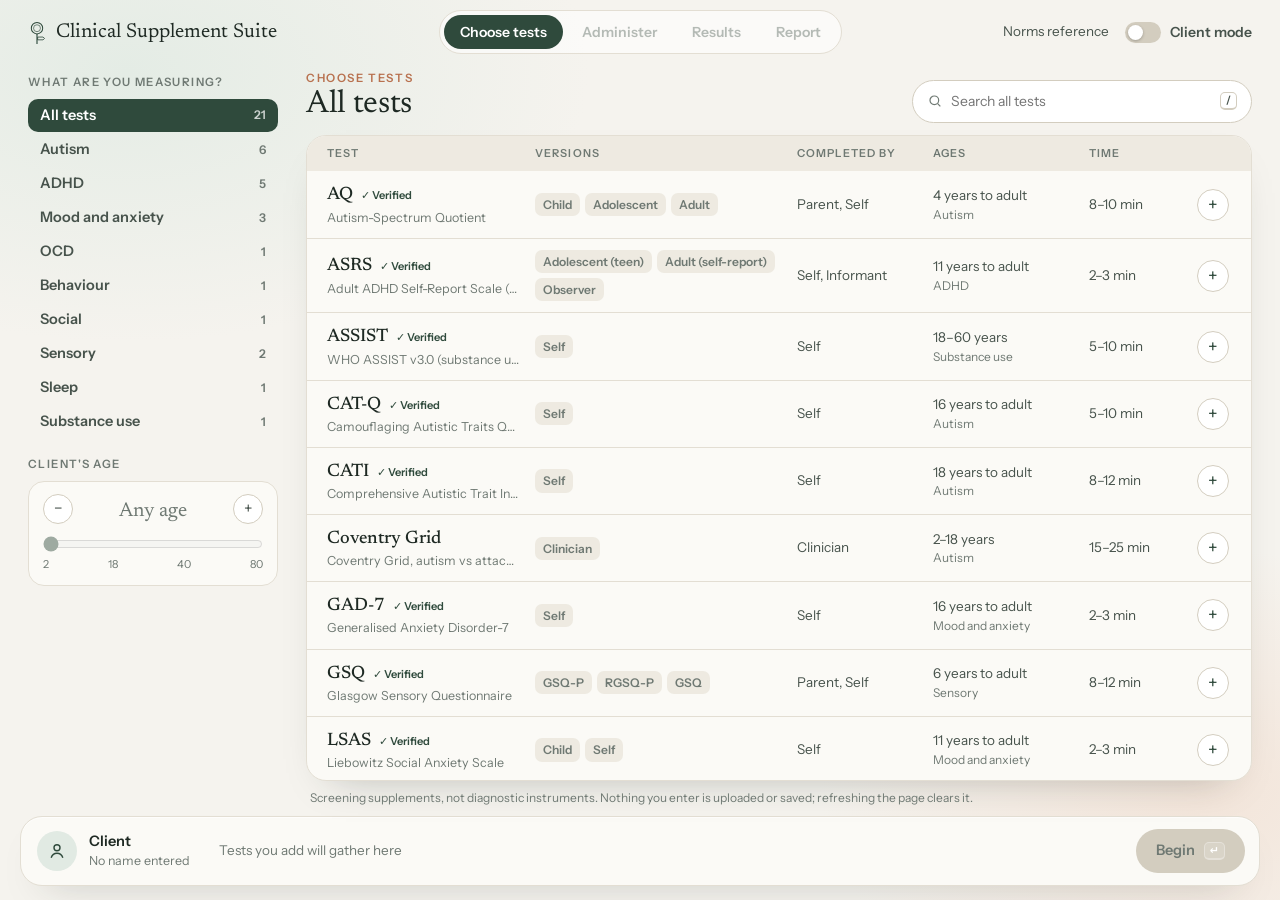
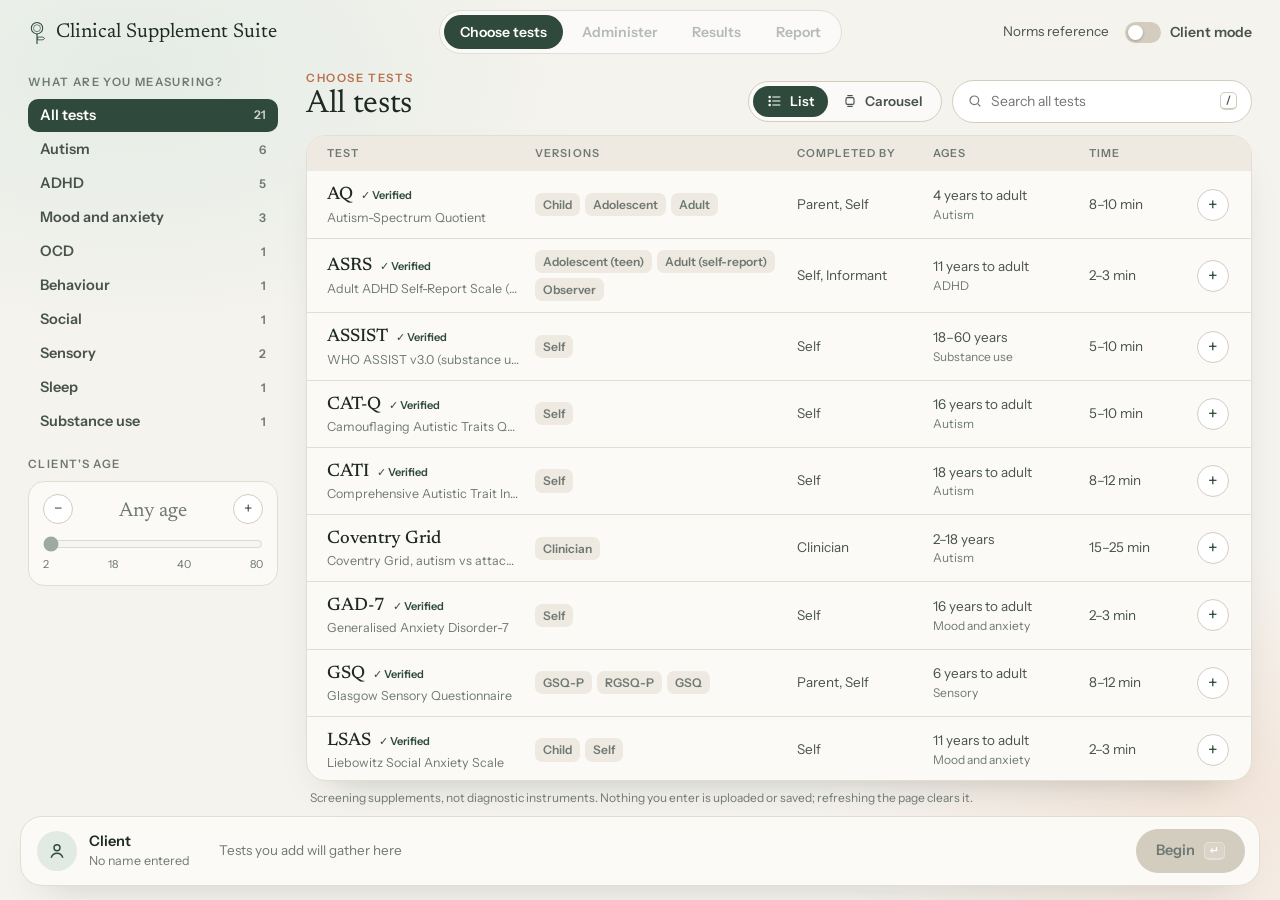
